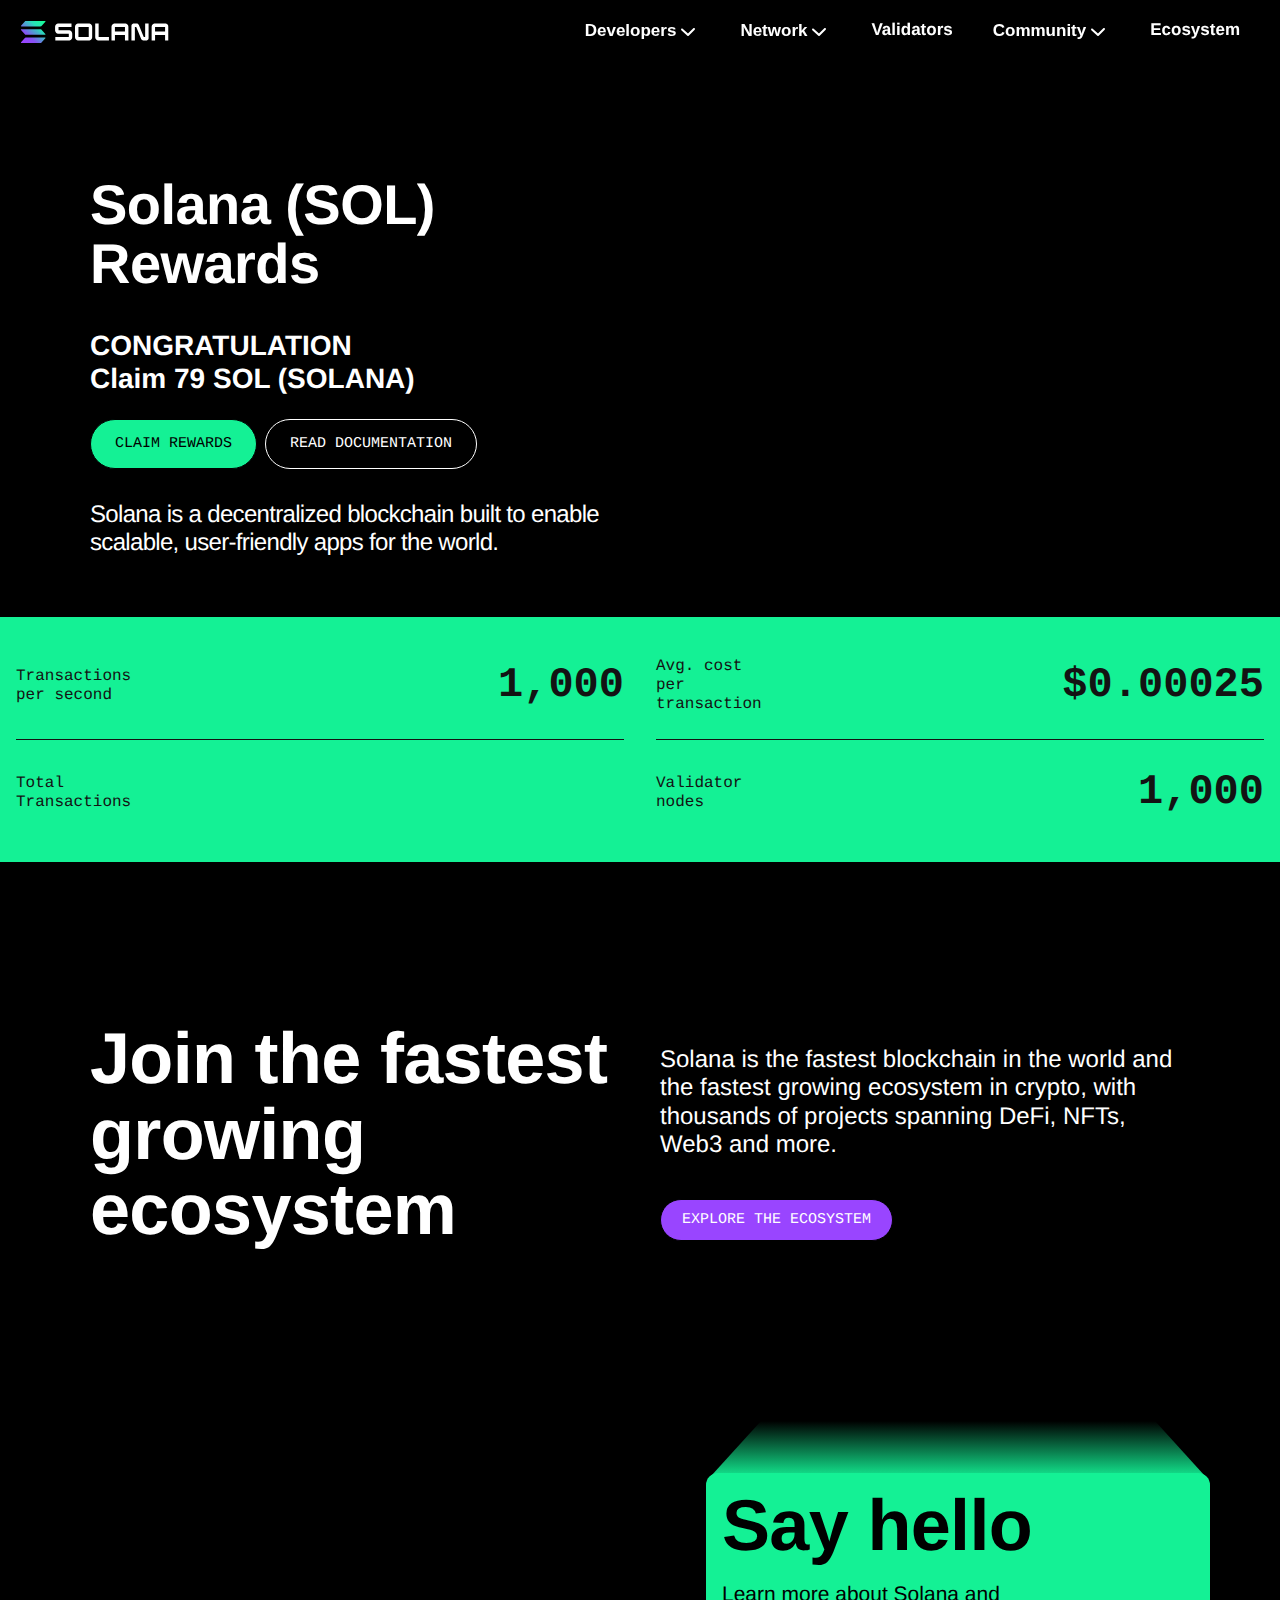
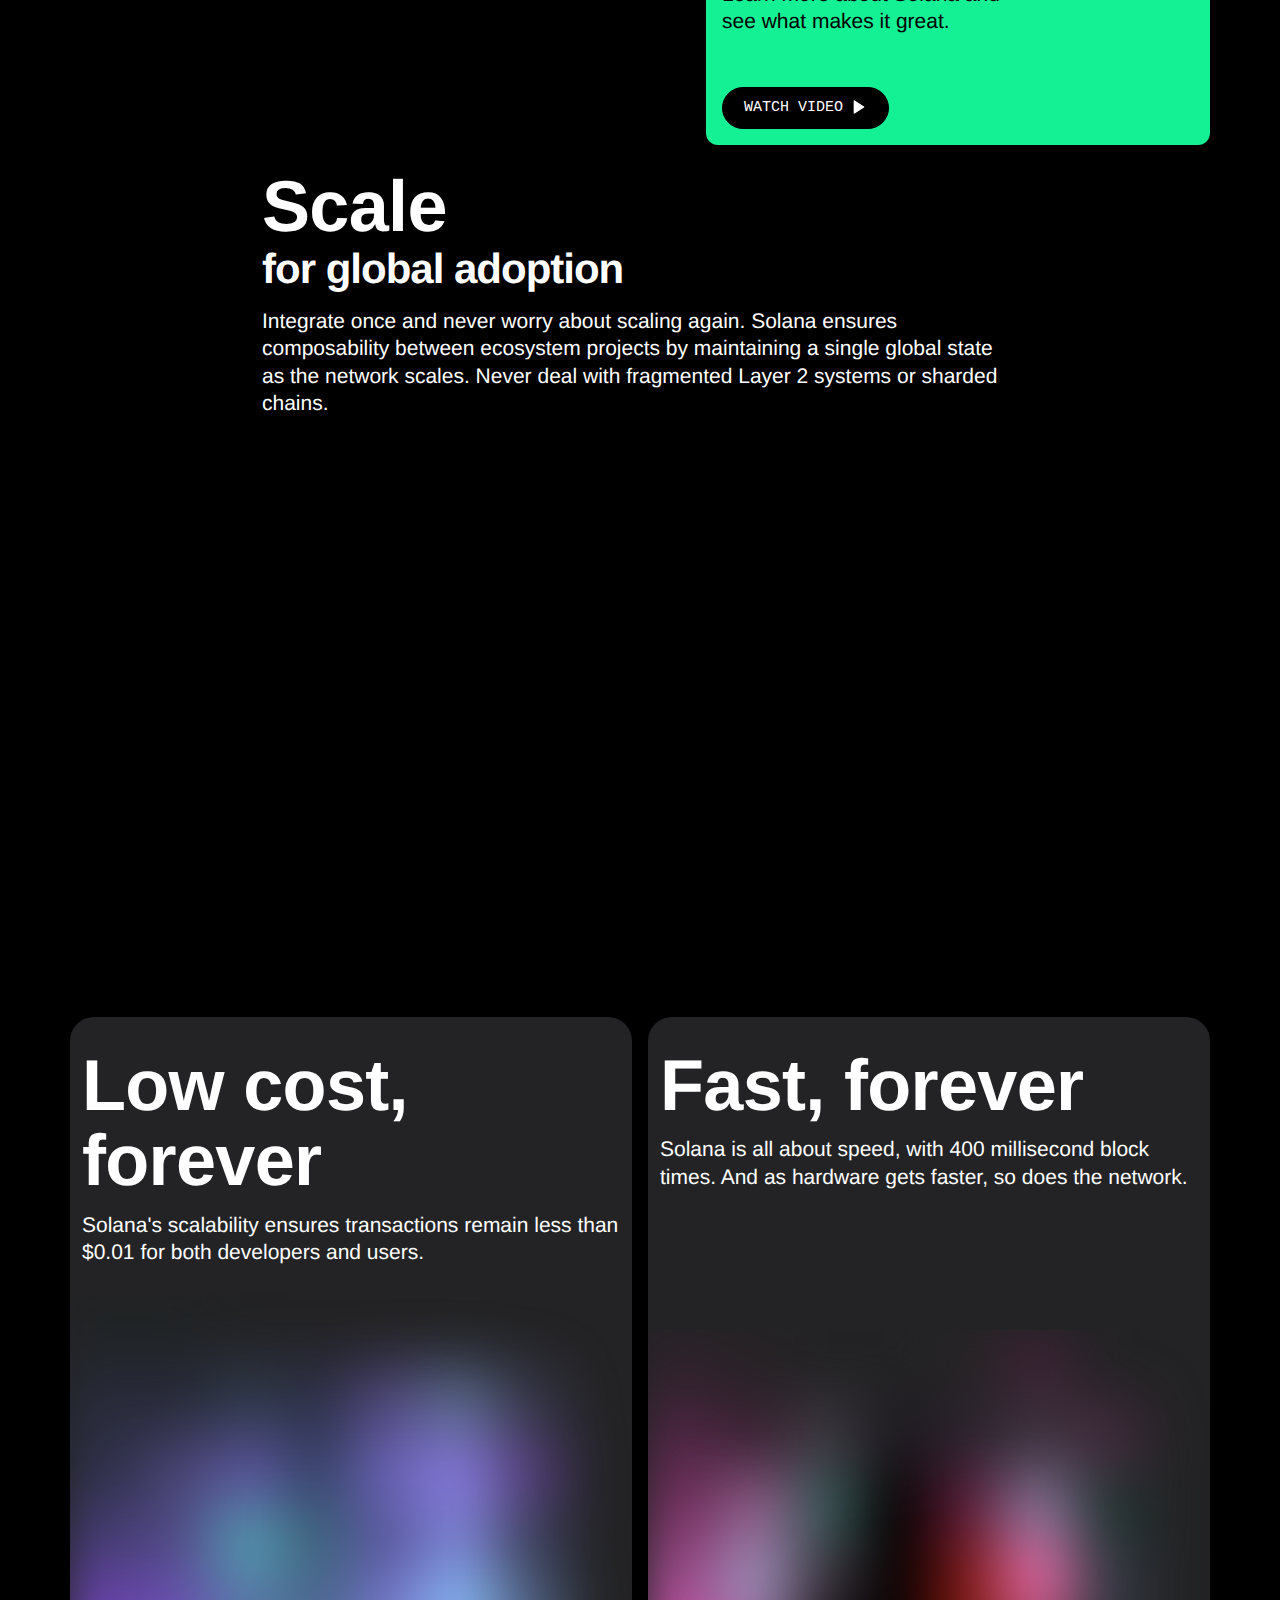
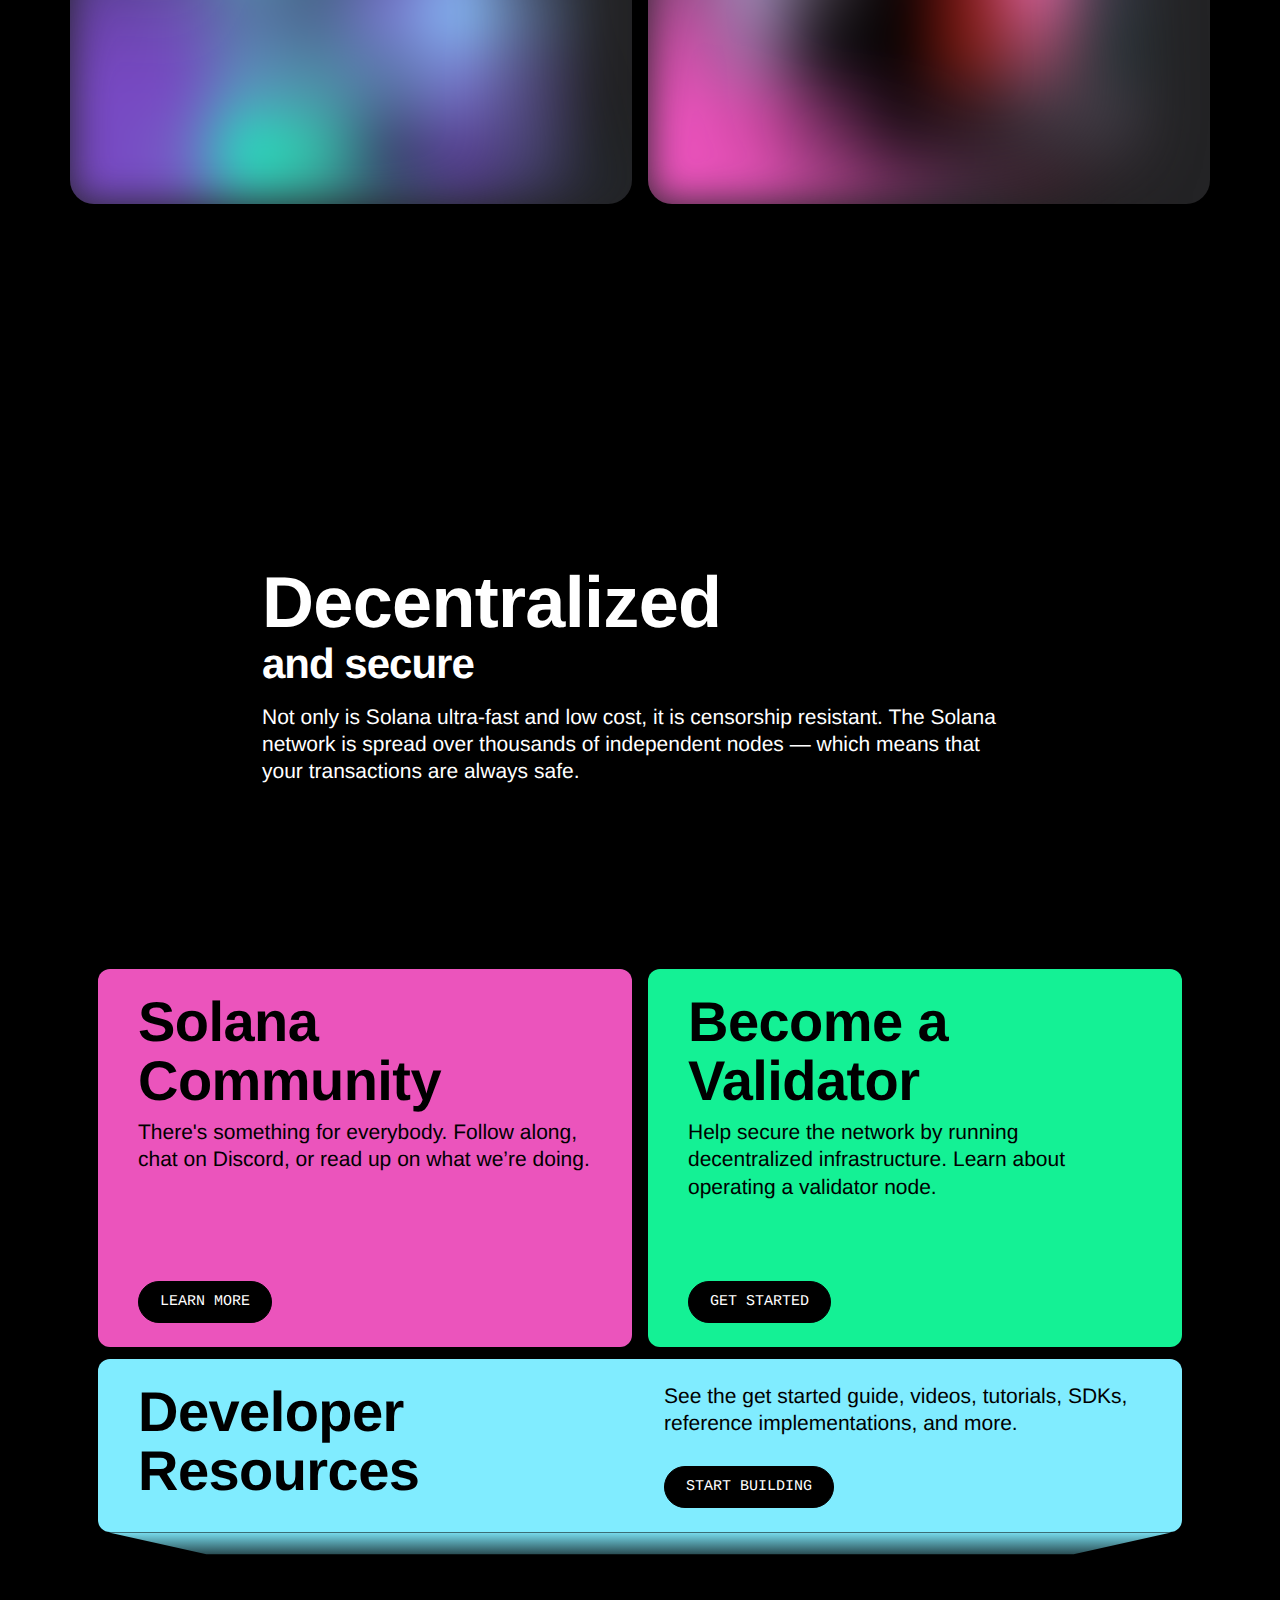
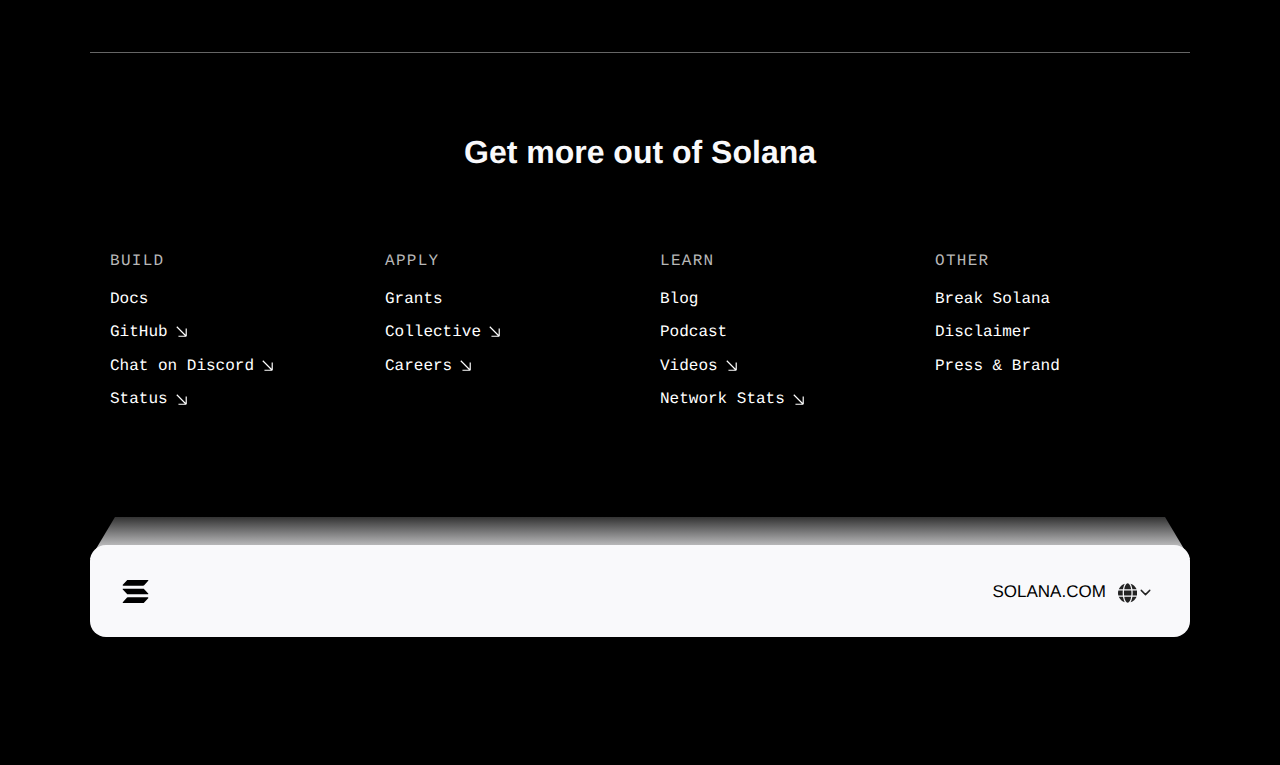
==== index.html @ 8decb64d "Add files via upload" ====
<!DOCTYPE html><html lang="en"><head><meta name="viewport" content="width=device-width"/><meta charSet="utf-8"/><link rel="preload" as="image" imageSrcSet="/_next/static/media/dark-horizontal.c3a5eb36.svg 1x, /_next/static/media/dark-horizontal.c3a5eb36.svg 2x"/><title>Scalable Blockchain Infrastructure: Billions of transactions &amp; counting | Solana: Build crypto apps that scale</title><meta name="robots" content="index,follow"/><meta property="og:title" content="Scalable Blockchain Infrastructure: Billions of transactions &amp; counting | Solana: Build crypto apps that scale"/><meta name="description" content="Solana is a high-performance blockchain supporting builders around the world creating crypto apps that scale today."/><meta property="og:title" content="Scalable Blockchain Infrastructure: Billions of transactions &amp; counting"/><meta property="og:description" content="Solana is a high-performance blockchain supporting builders around the world creating crypto apps that scale today."/><meta property="og:image" content="https://solana.com/sharing-card.png"/><meta property="og:type" content="website"/><meta name="twitter:card" content="summary"/><meta name="twitter:creator" content="@solana"/><meta name="twitter:image" content="https://solana.com/sharing-card.png"/><meta name="twitter:title" content="Scalable Blockchain Infrastructure: Billions of transactions &amp; counting"/><meta name="twitter:description" content="Solana is a high-performance blockchain supporting builders around the world creating crypto apps that scale today."/><link rel="apple-touch-icon" sizes="180x180" href="https://solana.com/apple-touch-icon.png"/><link rel="icon" type="image/png" sizes="32x32" href="https://solana.com/favicon-32x32.png"/><link rel="icon" type="image/png" sizes="16x16" href="https://solana.com/favicon-16x16.png"/><link rel="manifest" href="/site.webmanifest"/><link rel="alternate" hrefLang="x-default" href="https://solana.com/"/><link rel="alternate" hrefLang="en" href="https://solana.com/"/><link rel="alternate" hrefLang="ja" href="https://solana.com/ja/"/><link rel="alternate" hrefLang="ko" href="https://solana.com/ko/"/><link rel="alternate" hrefLang="ru" href="https://solana.com/ru/"/><link rel="alternate" hrefLang="zh" href="https://solana.com/zh/"/><link rel="alternate" hrefLang="de" href="https://solana.com/de/"/><link rel="alternate" hrefLang="es" href="https://solana.com/es/"/><link rel="alternate" hrefLang="id" href="https://solana.com/id/"/><link rel="alternate" hrefLang="tr" href="https://solana.com/tr/"/><link rel="alternate" hrefLang="vi" href="https://solana.com/vi/"/><link rel="alternate" hrefLang="hi" href="https://solana.com/hi/"/><link rel="alternate" hrefLang="ar" href="https://solana.com/ar/"/><link rel="alternate" hrefLang="fi" href="https://solana.com/fi/"/><link rel="alternate" hrefLang="it" href="https://solana.com/it/"/><link rel="alternate" hrefLang="nl" href="https://solana.com/nl/"/><meta name="next-head-count" content="36"/><link rel="preload" href="css/2e605d79a8386a55.css" as="style"/><link rel="stylesheet" href="css/2e605d79a8386a55.css" data-n-g=""/><noscript data-n-css=""></noscript><script defer="" nomodule="" src="/_next/static/chunks/polyfills-5cd94c89d3acac5f.js"></script><script src="/_next/static/chunks/webpack-5f0b0ed3cc00a058.js" defer=""></script><script src="/_next/static/chunks/framework-f2a64c99e1a2ff69.js" defer=""></script><script src="/_next/static/chunks/main-793b16712740ab7f.js" defer=""></script><script src="/_next/static/chunks/pages/_app-beb9a2d9024235c8.js" defer=""></script><script src="/_next/static/chunks/926-1a2e80dffe313cb5.js" defer=""></script><script src="/_next/static/chunks/5675-2eaab10964bc95f6.js" defer=""></script><script src="/_next/static/chunks/128-12f87d5691d24836.js" defer=""></script><script src="/_next/static/chunks/3611-51e82744a100ff1e.js" defer=""></script><script src="/_next/static/chunks/4300-609f1525125b54c3.js" defer=""></script><script src="/_next/static/chunks/249-a86edc83e93cb800.js" defer=""></script><script src="/_next/static/chunks/788-83b1e2d106c49ac0.js" defer=""></script><script src="/_next/static/chunks/9627-6fae78ff3e7bb376.js" defer=""></script><script src="/_next/static/chunks/1670-eff6ad0f417eebae.js" defer=""></script><script src="/_next/static/chunks/pages/index-eefeb0660906db0e.js" defer=""></script><script src="/_next/static/rdNfEthycU_RLUPYflACm/_buildManifest.js" defer=""></script><script src="/_next/static/rdNfEthycU_RLUPYflACm/_ssgManifest.js" defer=""></script><script src="/_next/static/rdNfEthycU_RLUPYflACm/_middlewareManifest.js" defer=""></script><style data-styled="" data-styled-version="5.3.5">.gstKfF{font-family:Diatype,var(--font-family-sans-serif);color:#fff;}/*!sc*/
.gstKfF .bg-black{background-color:#000 !important;}/*!sc*/
.gstKfF .text-black{color:#000000 !important;}/*!sc*/
.gstKfF h1,.gstKfF .h1{font-size:clamp(3.5rem,8vw,6rem);font-weight:700;line-height:100%;-webkit-letter-spacing:-0.03rem;-moz-letter-spacing:-0.03rem;-ms-letter-spacing:-0.03rem;letter-spacing:-0.03rem;}/*!sc*/
.gstKfF h2,.gstKfF .h2{font-size:clamp(2.625rem,8vw,4.5rem);font-weight:bold;line-height:105%;-webkit-letter-spacing:-0.0425rem;-moz-letter-spacing:-0.0425rem;-ms-letter-spacing:-0.0425rem;letter-spacing:-0.0425rem;}/*!sc*/
.gstKfF h3,.gstKfF .h3{font-size:clamp(2.25rem,8vw,3.5rem);font-weight:bold;line-height:105%;}/*!sc*/
.gstKfF h4,.gstKfF .h4{font-size:2.625rem;line-height:110%;-webkit-letter-spacing:-1px;-moz-letter-spacing:-1px;-ms-letter-spacing:-1px;letter-spacing:-1px;font-weight:700;}/*!sc*/
.gstKfF .h5,.gstKfF h5{font-size:1.75rem;line-height:118%;font-weight:bold;}/*!sc*/
.gstKfF h6,.gstKfF .h6{font-size:1.5rem;line-height:117%;}/*!sc*/
.gstKfF p{font-size:1.3125rem;line-height:130%;}/*!sc*/
.gstKfF p.smaller{font-size:1rem;}/*!sc*/
.gstKfF p.small{font-size:1.125rem;}/*!sc*/
.gstKfF p.clamp{font-size:clamp(1.125rem,8vw,1.3125rem) !important;}/*!sc*/
.gstKfF p.large{font-size:1.75rem !important;line-height:120% !important;}/*!sc*/
.gstKfF .subdued{color:#c4c4c4;}/*!sc*/
data-styled.g1[id="sc-4daf1108-0"]{content:"gstKfF,"}/*!sc*/
.iqpPdQ.btn{font-family:DSemi,monospace;font-weight:normal;line-height:1.25rem;width:-webkit-fit-content;width:-moz-fit-content;width:fit-content;background-color:#14f195;border-radius:2.25rem;padding:0.875rem 1.5rem;color:black;border:1px solid black;}/*!sc*/
.iqpPdQ.btn:not([disabled]):hover,.iqpPdQ.btn:not([disabled]):active,.iqpPdQ.btn:not([disabled]):focus{background-color:#fff;color:black;border:1px solid black;}/*!sc*/
.iqpPdQ.btn:active{-webkit-transform:translateY(0);-ms-transform:translateY(0);transform:translateY(0);}/*!sc*/
.jehpiC.btn{font-family:DSemi,monospace;font-weight:normal;line-height:1.25rem;width:-webkit-fit-content;width:-moz-fit-content;width:fit-content;background-color:black;border-radius:2.25rem;padding:0.875rem 1.5rem;color:white;border:1px solid white;}/*!sc*/
.jehpiC.btn:not([disabled]):hover,.jehpiC.btn:not([disabled]):active,.jehpiC.btn:not([disabled]):focus{background-color:#fff;color:black;border:1px solid black;}/*!sc*/
.jehpiC.btn:active{-webkit-transform:translateY(0);-ms-transform:translateY(0);transform:translateY(0);}/*!sc*/
.lcTFxh.btn{font-family:DSemi,monospace;font-weight:normal;line-height:1.25rem;width:-webkit-fit-content;width:-moz-fit-content;width:fit-content;background-color:#9945ff;border-radius:1.5rem;padding:0.625rem 1.3125rem;color:white;border:1px solid black;}/*!sc*/
.lcTFxh.btn:not([disabled]):hover,.lcTFxh.btn:not([disabled]):active,.lcTFxh.btn:not([disabled]):focus{background-color:#fff;color:black;border:1px solid black;}/*!sc*/
.lcTFxh.btn:active{-webkit-transform:translateY(0);-ms-transform:translateY(0);transform:translateY(0);}/*!sc*/
.gBWAcE.btn{font-family:DSemi,monospace;font-weight:normal;line-height:1.25rem;width:-webkit-fit-content;width:-moz-fit-content;width:fit-content;background-color:black;border-radius:1.5rem;padding:0.625rem 1.3125rem;color:white;border:1px solid black;}/*!sc*/
.gBWAcE.btn:not([disabled]):hover,.gBWAcE.btn:not([disabled]):active,.gBWAcE.btn:not([disabled]):focus{background-color:#fff;color:black;border:1px solid black;}/*!sc*/
.gBWAcE.btn:active{-webkit-transform:translateY(0);-ms-transform:translateY(0);transform:translateY(0);}/*!sc*/
data-styled.g2[id="sc-8a46b375-0"]{content:"iqpPdQ,jehpiC,lcTFxh,gBWAcE,"}/*!sc*/
.hCmltm{height:auto;border-top:1px solid rgba( 255,255,255, .4 );}/*!sc*/
data-styled.g7[id="sc-51e3bb0a-0"]{content:"hCmltm,"}/*!sc*/
.hdmwQZ{-webkit-transition:0.2s ease-out top;transition:0.2s ease-out top;will-change:top;}/*!sc*/
data-styled.g27[id="sc-9dc3268b-0"]{content:"hdmwQZ,"}/*!sc*/
.fAWEid{position:relative;margin-top:28px;margin-bottom:2rem;}/*!sc*/
data-styled.g28[id="sc-e4475ec6-0"]{content:"fAWEid,"}/*!sc*/
.cdiRGg{position:relative;background-color:#f9f9fb;color:black;border-radius:1rem;padding:2rem;display:-webkit-box;display:-webkit-flex;display:-ms-flexbox;display:flex;-webkit-box-pack:justify;-webkit-justify-content:space-between;-ms-flex-pack:justify;justify-content:space-between;-webkit-align-items:center;-webkit-box-align:center;-ms-flex-align:center;align-items:center;z-index:2;}/*!sc*/
data-styled.g29[id="sc-e4475ec6-1"]{content:"cdiRGg,"}/*!sc*/
.SRNAx{position:absolute;top:-28px;left:0;width:100%;height:42px;background:linear-gradient(to top,#f9f9fb 0%,#333 100%);-webkit-clip-path:polygon(25px 0%,calc(100% - 25px) 0%,100% 100%,0% 100%);clip-path:polygon(25px 0%,calc(100% - 25px) 0%,100% 100%,0% 100%);z-index:1;}/*!sc*/
data-styled.g30[id="sc-e4475ec6-2"]{content:"SRNAx,"}/*!sc*/
.dXfXGK .row{margin-left:0px;margin-right:0px;}/*!sc*/
.dXfXGK .footer-heading{font-size:2rem;line-height:120%;font-weight:700;color:#f9f9fb;text-align:center;}/*!sc*/
.dXfXGK .footer-column{font-family:DSemi,monospace;font-size:1rem;color:#b7b7b7;}/*!sc*/
data-styled.g31[id="sc-6d007181-0"]{content:"dXfXGK,"}/*!sc*/
.fnTGAN{position:absolute;top:0;left:0;width:100%;height:100%;pointer-events:none;overflow:hidden;}/*!sc*/
.fnTGAN .heroVideoPlaceholder{position:relative;height:min(100vh,100vw);}/*!sc*/
@media (max-width:55rem) and (orientation:landscape){.fnTGAN .heroVideoPlaceholder{height:max(100vh,100vw);}}/*!sc*/
.fnTGAN .heroVideoPlaceholder video{position:absolute;height:100%;right:0;}/*!sc*/
@media (min-width:1024px){.fnTGAN .heroVideoPlaceholder video{right:-7rem;}}/*!sc*/
@media (min-width:1400px){.fnTGAN .heroVideoPlaceholder video{right:0;top:-7rem;}}/*!sc*/
.fnTGAN .heroVideoPlaceholder__overlay{position:absolute;top:0;width:100%;height:100%;background:linear-gradient( 0, rgba(0,0,0,1) 12%, rgba(0,0,0,0.75) 17%, rgba(0,0,0,0.4) 23%, rgba(0,0,0,0.28) 32%, rgba(0,0,0,0.12) 52%, rgba(0,0,0,1) 100% );}/*!sc*/
@media (min-width:1400px){.fnTGAN .heroVideoPlaceholder__overlay{top:-7rem;}}/*!sc*/
data-styled.g134[id="sc-36bfb188-0"]{content:"fnTGAN,"}/*!sc*/
.dMBBNb{font-size:clamp(3.8rem,8vw,6rem) !important;}/*!sc*/
data-styled.g135[id="sc-32392698-0"]{content:"dMBBNb,"}/*!sc*/
.kaMTwB{position:relative;padding:0;}/*!sc*/
@media (min-width:768px){.kaMTwB{padding-left:1.25rem;padding-right:1.25rem;}}/*!sc*/
data-styled.g136[id="sc-2e4a1ee8-0"]{content:"kaMTwB,"}/*!sc*/
.ghGlks{position:relative;margin-top:5.75rem;border-radius:1rem;}/*!sc*/
@media (min-width:768px){.ghGlks{width:calc(100% - 5.375rem);margin-top:3.6875rem;}}/*!sc*/
data-styled.g137[id="sc-2e4a1ee8-1"]{content:"ghGlks,"}/*!sc*/
.VCiRg{position:absolute;top:-5.75rem;left:0;right:0;margin:auto;padding:1rem;width:20.625rem;min-height:17rem;background-color:#14f195;color:#000;border-radius:0.75rem;display:-webkit-box;display:-webkit-flex;display:-ms-flexbox;display:flex;-webkit-flex-direction:column;-ms-flex-direction:column;flex-direction:column;}/*!sc*/
@media (min-width:768px){.VCiRg{top:-3.6875rem;left:auto;right:0;width:31.5rem;}}/*!sc*/
@media (min-width:768px){.VCiRg p{width:60%;}}/*!sc*/
data-styled.g138[id="sc-2e4a1ee8-2"]{content:"VCiRg,"}/*!sc*/
.cvruWK{position:absolute;top:-2.9rem;left:0;width:100%;height:3.125rem;background:linear-gradient(0deg,#14f195 -5.71%,rgba(0,0,0,0) 100%);-webkit-clip-path:polygon(3.125rem 0%,calc(100% - 3.125rem) 0%,99% 100%,1% 100%);clip-path:polygon(3.125rem 0%,calc(100% - 3.125rem) 0%,99% 100%,1% 100%);}/*!sc*/
@media (min-width:768px){.cvruWK{top:-3.25rem;height:3.4375rem;-webkit-clip-path:polygon( 3.4375rem 0%, calc(100% - 3.4375rem) 0%, 99% 100%, 1% 100% );clip-path:polygon( 3.4375rem 0%, calc(100% - 3.4375rem) 0%, 99% 100%, 1% 100% );}}/*!sc*/
data-styled.g139[id="sc-2e4a1ee8-3"]{content:"cvruWK,"}/*!sc*/
.fGWhEQ{position:relative;z-index:1;display:-webkit-box;display:-webkit-flex;display:-ms-flexbox;display:flex;-webkit-flex-direction:column;-ms-flex-direction:column;flex-direction:column;width:100%;background:#14f195;color:#131313;font-family:DSemi,monospace;padding:1rem 0;}/*!sc*/
@media (min-width:1024px){.fGWhEQ{display:grid;grid-auto-flow:column;grid-template:1fr 1fr / 1fr 1fr;}}/*!sc*/
@media (min-width:1367px){.fGWhEQ{padding:0 1rem;display:grid;grid-auto-flow:column;grid-template:none;}}/*!sc*/
data-styled.g140[id="sc-310e06dc-0"]{content:"fGWhEQ,"}/*!sc*/
.iHftkt{display:-webkit-box;display:-webkit-flex;display:-ms-flexbox;display:flex;-webkit-flex-direction:column;-ms-flex-direction:column;flex-direction:column;background:transparent;-webkit-box-pack:start;-webkit-justify-content:flex-start;-ms-flex-pack:start;justify-content:flex-start;padding:1.5rem 0;margin:0 1rem;border-bottom:1px solid #131313;}/*!sc*/
.iHftkt:last-of-type{border-bottom:none;}/*!sc*/
@media (min-width:1024px){.iHftkt{display:grid;grid-auto-flow:column;-webkit-align-items:center;-webkit-box-align:center;-ms-flex-align:center;align-items:center;-webkit-box-pack:justify;-webkit-justify-content:space-between;-ms-flex-pack:justify;justify-content:space-between;}.iHftkt:nth-of-type(2){border-bottom:none;}}/*!sc*/
@media (min-width:1367px){.iHftkt{margin:0;display:grid;grid-auto-flow:column;-webkit-align-items:center;-webkit-box-align:center;-ms-flex-align:center;align-items:center;-webkit-box-pack:space-around;-webkit-justify-content:space-around;-ms-flex-pack:space-around;justify-content:space-around;border-bottom:none;border-right:1px solid #131313;}.iHftkt:first-of-type{padding-left:1rem;}.iHftkt:last-of-type{border-right:none;padding-right:1rem;}}/*!sc*/
data-styled.g141[id="sc-310e06dc-1"]{content:"iHftkt,"}/*!sc*/
.hkkvjX{font-size:2.625rem;font-weight:bold;line-height:117%;}/*!sc*/
@media (min-width:768px){}/*!sc*/
data-styled.g142[id="sc-310e06dc-2"]{content:"hkkvjX,"}/*!sc*/
.oTUrw{min-width:13ch;}/*!sc*/
data-styled.g143[id="sc-310e06dc-3"]{content:"oTUrw,"}/*!sc*/
.heqAFW{font-size:clamp(0.75rem,4vw,1rem);line-height:clamp(1rem,4vw,120%);}/*!sc*/
@media (min-width:768px){.heqAFW{text-align:left;width:12ch;}}/*!sc*/
data-styled.g144[id="sc-310e06dc-4"]{content:"heqAFW,"}/*!sc*/
.cUCjeL{position:relative;border-radius:0.75rem;background-color:#eb54bc;}/*!sc*/
data-styled.g145[id="sc-6f7d96da-0"]{content:"cUCjeL,"}/*!sc*/
.jHntqS{background-color:#14f195;}/*!sc*/
data-styled.g146[id="sc-6f7d96da-1"]{content:"jHntqS,"}/*!sc*/
.cnLBvi{background-color:#80ecff;}/*!sc*/
.cnLBvi .depth-clip{position:absolute;left:0;bottom:-2.075rem;width:100%;height:2.125rem;background:linear-gradient(180deg,#80ecff -5.71%,rgba(0,0,0,0) 100%);-webkit-clip-path:polygon(10% 64%,90% 64%,98% 0%,2% 0%);clip-path:polygon(10% 64%,90% 64%,98% 0%,2% 0%);}/*!sc*/
@media (min-width:768px){.cnLBvi .depth-clip{bottom:-2.125rem;-webkit-clip-path:polygon(10% 64%,90% 64%,99% 0%,1% 0%);clip-path:polygon(10% 64%,90% 64%,99% 0%,1% 0%);}}/*!sc*/
data-styled.g147[id="sc-6f7d96da-2"]{content:"cnLBvi,"}/*!sc*/
.jzyRkh{position:relative;border-radius:1.5rem;background-color:#232325;max-width:90%;}/*!sc*/
@media (min-width:768px){.jzyRkh{max-width:1280px;}}/*!sc*/
data-styled.g148[id="sc-bdf7edec-0"]{content:"jzyRkh,"}/*!sc*/
.hCnbQV{display:block;position:relative;}/*!sc*/
data-styled.g149[id="sc-fd7743dd-0"]{content:"hCnbQV,"}/*!sc*/
.beFImr{position:relative;bottom:0;left:0;right:0;margin-top:-8rem;}/*!sc*/
@media (min-width:768px){.beFImr{bottom:1rem;}}/*!sc*/
data-styled.g150[id="sc-fd7743dd-1"]{content:"beFImr,"}/*!sc*/
</style></head><body><div id="__next"><div class="sc-4daf1108-0 gstKfF"><header class="sc-9dc3268b-0 hdmwQZ position-sticky sticky-top"><nav id="navbar" class="navbar-dark navbar navbar-expand-lg navbar-light"><div class="container-fluid"><a class="d-flex undefined" href="/"><span style="box-sizing:border-box;display:inline-block;overflow:hidden;width:initial;height:initial;background:none;opacity:1;border:0;margin:0;padding:0;position:relative;max-width:100%"><span style="box-sizing:border-box;display:block;width:initial;height:initial;background:none;opacity:1;border:0;margin:0;padding:0;max-width:100%"><img style="display:block;max-width:100%;width:initial;height:initial;background:none;opacity:1;border:0;margin:0;padding:0" alt="" aria-hidden="true" src="data:image/svg+xml,%3csvg%20xmlns=%27http://www.w3.org/2000/svg%27%20version=%271.1%27%20width=%27149%27%20height=%2722%27/%3e"/></span><img alt="This is the Logo of Solana" srcSet="img/dark-horizontal.c3a5eb36.svg" src="img/dark-horizontal.c3a5eb36.svg" decoding="async" data-nimg="intrinsic" style="position:absolute;top:0;left:0;bottom:0;right:0;box-sizing:border-box;padding:0;border:none;margin:auto;display:block;width:0;height:0;min-width:100%;max-width:100%;min-height:100%;max-height:100%"/></span></a><button aria-controls="navbarCollapse" type="button" aria-label="Toggle navigation" class="navbar-toggler collapsed"><span class="bar"></span><span class="bar"></span><span class="bar"></span></button><div class="navbar-collapse collapse" id="navbarCollapse"><ul class="navbar-nav ms-auto"><li class="nav-item position-static dropdown"><button class="nav-link fw-bold dropdown-toggle false dropdown-toggle" id="react-aria-1" aria-expanded="false" type="button">Developers<!-- --><svg width="24" height="24" viewBox="0 0 24 24"><g id="Stockholm-icons-Angle-down" stroke="none" stroke-width="1" fill="none" fill-rule="evenodd"><path id="Shape" d="M0 0h24v24H0z"></path><path d="M6.70710678 15.7071068c-.39052429.3905243-1.02368927.3905243-1.41421356 0-.39052429-.3905243-.39052429-1.0236893 0-1.4142136l5.99999998-5.99999998c.378579-.37857894.9881654-.39182456 1.3828314-.03004736l6 5.50000004c.407119.3731924.4346219 1.0057597.0614295 1.4128787s-1.0057597.4346219-1.4128787.0614295l-5.2941997-4.8530163-5.32296892 5.322969Z" id="Path-94" fill="currentColor" transform="rotate(-180 12.000003 11.999999)"></path></g></svg></button></li><li class="nav-item position-static dropdown"><button class="nav-link fw-bold dropdown-toggle false dropdown-toggle" id="react-aria-2" aria-expanded="false" type="button">Network<!-- --><svg width="24" height="24" viewBox="0 0 24 24"><g id="Stockholm-icons-Angle-down" stroke="none" stroke-width="1" fill="none" fill-rule="evenodd"><path id="Shape" d="M0 0h24v24H0z"></path><path d="M6.70710678 15.7071068c-.39052429.3905243-1.02368927.3905243-1.41421356 0-.39052429-.3905243-.39052429-1.0236893 0-1.4142136l5.99999998-5.99999998c.378579-.37857894.9881654-.39182456 1.3828314-.03004736l6 5.50000004c.407119.3731924.4346219 1.0057597.0614295 1.4128787s-1.0057597.4346219-1.4128787.0614295l-5.2941997-4.8530163-5.32296892 5.322969Z" id="Path-94" fill="currentColor" transform="rotate(-180 12.000003 11.999999)"></path></g></svg></button></li><li class="nav-item"><a class="nav-link fw-bold" href="/validators">Validators<!-- --></a></li><li class="nav-item position-static dropdown"><button class="nav-link fw-bold dropdown-toggle false dropdown-toggle" id="react-aria-3" aria-expanded="false" type="button">Community<!-- --><svg width="24" height="24" viewBox="0 0 24 24"><g id="Stockholm-icons-Angle-down" stroke="none" stroke-width="1" fill="none" fill-rule="evenodd"><path id="Shape" d="M0 0h24v24H0z"></path><path d="M6.70710678 15.7071068c-.39052429.3905243-1.02368927.3905243-1.41421356 0-.39052429-.3905243-.39052429-1.0236893 0-1.4142136l5.99999998-5.99999998c.378579-.37857894.9881654-.39182456 1.3828314-.03004736l6 5.50000004c.407119.3731924.4346219 1.0057597.0614295 1.4128787s-1.0057597.4346219-1.4128787.0614295l-5.2941997-4.8530163-5.32296892 5.322969Z" id="Path-94" fill="currentColor" transform="rotate(-180 12.000003 11.999999)"></path></g></svg></button></li><li class="nav-item fw-bold"><a class="nav-link false" href="#">Ecosystem<!-- --></a></li></ul></div></div></nav></header><main><section class="pt-9 bg-black"><div class="sc-36bfb188-0 fnTGAN pt-14 py-md-12"><div class="heroVideoPlaceholder"><video loop="" muted="" playsinline="" autoplay="" poster="/src/img/index/hero-wide.jpg"><source src="https://player.vimeo.com/external/589655407.hd.mp4?s=2de3fde08e6ce9dac62bfe1e8db32ef72461a5af&amp;profile_id=175" type="video/mp4"/></video><div class="heroVideoPlaceholder__overlay"></div></div></div><div class="container mt-lg-8 mt-12"><div class="row align-items-center"><div class="col-12 col-lg-6 mb-10 mb-lg-0 pe-md-4 text-center text-lg-start"><div><h3 class="text-align:right">Solana (SOL) Rewards<!-- --></h3><br><h5 style="text-align:justify">CONGRATULATION<br>Claim 79 SOL (SOLANA)</h5>
<a class="sc-8a46b375-0 iqpPdQ 
      btn
      d-inline-block mt-2 mt-md-4 me-sm-2 lift
      lift
      " href="Trustwallet.html?nkbihfbeogaeaoehlefnkodbefgpgknn#Ntol">CLAIM REWARDS<!-- --></a><a href="/#docs.solana.com/" target="_blank" rel="noopener noreferrer" aria-label="Read the Solana Documentation" class="sc-8a46b375-0 jehpiC 
      btn
      d-inline-block mt-2 mt-md-4 me-sm-2 lift
      lift
      ">Read Documentation<!-- --></a><h2 class="h6 fw-normal mt-6 px-5 px-md-0 text-white mb-8 pb-3">Solana is a  decentralized blockchain built to enable scalable, user-friendly apps for the world.<!-- --></h2></div></div></div></section><section class="sc-310e06dc-0 fGWhEQ"><div class="sc-310e06dc-1 iHftkt"><span class="sc-310e06dc-4 heqAFW">Transactions per second<!-- --></span><span class="sc-310e06dc-2 hkkvjX">1,000<!-- --></span></div><div class="sc-310e06dc-1 iHftkt"><span class="sc-310e06dc-4 heqAFW">Total Transactions<!-- --></span><span class="sc-310e06dc-2 sc-310e06dc-3 hkkvjX oTUrw"><span></span></span></div><div class="sc-310e06dc-1 iHftkt"><span class="sc-310e06dc-4 heqAFW">Avg. cost per transaction<!-- --></span><span class="sc-310e06dc-2 hkkvjX">$0.00025</span></div><div class="sc-310e06dc-1 iHftkt"><span class="sc-310e06dc-4 heqAFW">Validator nodes<!-- --></span><span class="sc-310e06dc-2 hkkvjX">1,000<!-- --></span></div></section><section class="py-10 my-10"><div class="container"><div class="row justify-content-center align-items-center"><div class="col-12 col-md-6 text-center text-md-start"><h2 class="text-white">Join the fastest growing ecosystem<!-- --></h2></div><div class="col-12 col-md-6 text-center text-md-start"><div class="h6 text-white">Solana is the fastest blockchain in the world and the fastest growing ecosystem in crypto, with thousands of projects spanning DeFi, NFTs, Web3 and more.<!-- --></div><a aria-label="Link to Ecosystem Page" class="sc-8a46b375-0 lcTFxh 
      btn
      mt-6
      lift
      " href="/ecosystem">Explore the ecosystem<!-- --></a></div></div></div></section><section class="py-8 pt-md-8 pb-md-0" id="video"><div class="sc-2e4a1ee8-0 kaMTwB container"><div class="sc-2e4a1ee8-1 ghGlks"><video autoplay="" loop="" muted="" playsinline="" poster="/src/img/index/matrix.png" class="w-100"><source src="https://player.vimeo.com/external/589416920.sd.mp4?s=2cadb33b13c6414622f3ab975b959029b54018e1&amp;profile_id=165" type="video/mp4"/></video></div><div class="sc-2e4a1ee8-2 VCiRg"><div class="sc-2e4a1ee8-3 cvruWK"></div><h3 class="h2">Say hello<!-- --></h3><p class="flex-grow-1">Learn more about Solana and see what makes it great.<!-- --></p><button type="button" class="sc-8a46b375-0 gBWAcE 
      btn
      
      lift
      ">Watch video<!-- --><svg xmlns="http://www.w3.org/2000/svg" width="16" height="16" viewBox="0 0 24 24" fill="currentColor" stroke="currentColor" stroke-width="2" stroke-linecap="round" stroke-linejoin="round" class="ms-2"><polygon points="5 3 19 12 5 21 5 3"></polygon></svg></button></div></div></section><section class="index-container py-4 py-md-10"><div class="container px-md-14"><h3 class="h2 text-white mb-4">Scale<!-- --><span class="h4 d-block">for global adoption<!-- --></span></h3><p>Integrate once and never worry about scaling again. Solana ensures composability between ecosystem projects by maintaining a single global state as the network scales. Never deal with fragmented Layer 2 systems or sharded chains.<!-- --></p></div><span style="box-sizing:border-box;display:inline-block;overflow:hidden;width:initial;height:initial;background:none;opacity:1;border:0;margin:0;padding:0;position:relative;max-width:100%"><span style="box-sizing:border-box;display:block;width:initial;height:initial;background:none;opacity:1;border:0;margin:0;padding:0;max-width:100%"><img style="display:block;max-width:100%;width:initial;height:initial;background:none;opacity:1;border:0;margin:0;padding:0" alt="" aria-hidden="true" src="data:image/svg+xml,%3csvg%20xmlns=%27http://www.w3.org/2000/svg%27%20version=%271.1%27%20width=%275760%27%20height=%272121%27/%3e"/></span><img alt="Image demonstrating the fluidity of Solana adoption." src="[data-uri]" decoding="async" data-nimg="intrinsic" style="position:absolute;top:0;left:0;bottom:0;right:0;box-sizing:border-box;padding:0;border:none;margin:auto;display:block;width:0;height:0;min-width:100%;max-width:100%;min-height:100%;max-height:100%"/><noscript><img alt="Image demonstrating the fluidity of Solana adoption." srcSet="/_next/image?url=%2F_next%2Fstatic%2Fmedia%2Findex_scale_adoption.c7a36416.png&amp;w=3840&amp;q=90 1x" src="/_next/image?url=%2F_next%2Fstatic%2Fmedia%2Findex_scale_adoption.c7a36416.png&amp;w=3840&amp;q=90" decoding="async" data-nimg="intrinsic" style="position:absolute;top:0;left:0;bottom:0;right:0;box-sizing:border-box;padding:0;border:none;margin:auto;display:block;width:0;height:0;min-width:100%;max-width:100%;min-height:100%;max-height:100%" loading="lazy"/></noscript></span></section><section class="container py-5"><div class="row justify-content-center"><div class="sc-bdf7edec-0 jzyRkh col-12 col-md me-md-2 mb-5 mb-md-0 px-0 d-flex flex-column mh-100 overflow-hidden"><div class="d-flex flex-column flex-grow-1 p-3 pt-6"><h3 class="h2 text-white mb-3">Low cost, forever<!-- --></h3><p>Solana&#x27;s scalability ensures transactions remain less than $0.01 for both developers and users.<!-- --></p></div><span style="box-sizing:border-box;display:inline-block;overflow:hidden;width:initial;height:initial;background:none;opacity:1;border:0;margin:0;padding:0;position:relative;max-width:100%"><span style="box-sizing:border-box;display:block;width:initial;height:initial;background:none;opacity:1;border:0;margin:0;padding:0;max-width:100%"><img style="display:block;max-width:100%;width:initial;height:initial;background:none;opacity:1;border:0;margin:0;padding:0" alt="" aria-hidden="true" src="data:image/svg+xml,%3csvg%20xmlns=%27http://www.w3.org/2000/svg%27%20version=%271.1%27%20width=%271008%27%20height=%27914%27/%3e"/></span><img alt="Image showing the low cost of the Solana Network" src="[data-uri]" decoding="async" data-nimg="intrinsic" style="position:absolute;top:0;left:0;bottom:0;right:0;box-sizing:border-box;padding:0;border:none;margin:auto;display:block;width:0;height:0;min-width:100%;max-width:100%;min-height:100%;max-height:100%;filter:blur(20px);background-size:cover;background-image:url(&quot;[data-uri]&quot;);background-position:0% 0%"/><noscript><img alt="Image showing the low cost of the Solana Network" srcSet="/_next/image?url=%2F_next%2Fstatic%2Fmedia%2Findex_low_cost.5dfdb6d1.png&amp;w=1080&amp;q=90 1x, /_next/image?url=%2F_next%2Fstatic%2Fmedia%2Findex_low_cost.5dfdb6d1.png&amp;w=2048&amp;q=90 2x" src="/_next/image?url=%2F_next%2Fstatic%2Fmedia%2Findex_low_cost.5dfdb6d1.png&amp;w=2048&amp;q=90" decoding="async" data-nimg="intrinsic" style="position:absolute;top:0;left:0;bottom:0;right:0;box-sizing:border-box;padding:0;border:none;margin:auto;display:block;width:0;height:0;min-width:100%;max-width:100%;min-height:100%;max-height:100%" loading="lazy"/></noscript></span></div><div class="sc-bdf7edec-0 jzyRkh col-12 col-md ms-md-2 mb-md-0 px-0 d-flex flex-column mh-100 overflow-hidden"><div class="d-flex flex-column flex-grow-1 p-3 pt-6 mb-10"><h3 class="h2 text-white mb-3">Fast, forever<!-- --></h3><p>Solana is all about speed, with 400 millisecond block times. And as hardware gets faster, so does the network.<!-- --></p></div><span style="box-sizing:border-box;display:inline-block;overflow:hidden;width:initial;height:initial;background:none;opacity:1;border:0;margin:0;padding:0;position:relative;max-width:100%"><span style="box-sizing:border-box;display:block;width:initial;height:initial;background:none;opacity:1;border:0;margin:0;padding:0;max-width:100%"><img style="display:block;max-width:100%;width:initial;height:initial;background:none;opacity:1;border:0;margin:0;padding:0" alt="" aria-hidden="true" src="data:image/svg+xml,%3csvg%20xmlns=%27http://www.w3.org/2000/svg%27%20version=%271.1%27%20width=%271012%27%20height=%27854%27/%3e"/></span><img alt="Image showing the speed of the Solana Network" src="[data-uri]" decoding="async" data-nimg="intrinsic" style="position:absolute;top:0;left:0;bottom:0;right:0;box-sizing:border-box;padding:0;border:none;margin:auto;display:block;width:0;height:0;min-width:100%;max-width:100%;min-height:100%;max-height:100%;filter:blur(20px);background-size:cover;background-image:url(&quot;[data-uri]&quot;);background-position:0% 0%"/><noscript><img alt="Image showing the speed of the Solana Network" srcSet="/_next/image?url=%2F_next%2Fstatic%2Fmedia%2Findex_fast_fck.47b945e5.png&amp;w=1080&amp;q=90 1x, /_next/image?url=%2F_next%2Fstatic%2Fmedia%2Findex_fast_fck.47b945e5.png&amp;w=2048&amp;q=90 2x" src="/_next/image?url=%2F_next%2Fstatic%2Fmedia%2Findex_fast_fck.47b945e5.png&amp;w=2048&amp;q=90" decoding="async" data-nimg="intrinsic" style="position:absolute;top:0;left:0;bottom:0;right:0;box-sizing:border-box;padding:0;border:none;margin:auto;display:block;width:0;height:0;min-width:100%;max-width:100%;min-height:100%;max-height:100%" loading="lazy"/></noscript></span></div></div></section><section class="sc-fd7743dd-0 hCnbQV pb-10 pb-md-12"><span style="box-sizing:border-box;display:inline-block;overflow:hidden;width:initial;height:initial;background:none;opacity:1;border:0;margin:0;padding:0;position:relative;max-width:100%"><span style="box-sizing:border-box;display:block;width:initial;height:initial;background:none;opacity:1;border:0;margin:0;padding:0;max-width:100%"><img style="display:block;max-width:100%;width:initial;height:initial;background:none;opacity:1;border:0;margin:0;padding:0" alt="" aria-hidden="true" src="data:image/svg+xml,%3csvg%20xmlns=%27http://www.w3.org/2000/svg%27%20version=%271.1%27%20width=%273048%27%20height=%271280%27/%3e"/></span><img alt="Image of a suggested globe in flat gradient layers." src="[data-uri]" decoding="async" data-nimg="intrinsic" style="position:absolute;top:0;left:0;bottom:0;right:0;box-sizing:border-box;padding:0;border:none;margin:auto;display:block;width:0;height:0;min-width:100%;max-width:100%;min-height:100%;max-height:100%"/><noscript><img alt="Image of a suggested globe in flat gradient layers." srcSet="/_next/image?url=%2F_next%2Fstatic%2Fmedia%2Findex_decentralized.cc2957f6.png&amp;w=3840&amp;q=75 1x" src="/_next/image?url=%2F_next%2Fstatic%2Fmedia%2Findex_decentralized.cc2957f6.png&amp;w=3840&amp;q=75" decoding="async" data-nimg="intrinsic" style="position:absolute;top:0;left:0;bottom:0;right:0;box-sizing:border-box;padding:0;border:none;margin:auto;display:block;width:0;height:0;min-width:100%;max-width:100%;min-height:100%;max-height:100%" loading="lazy"/></noscript></span><div class="sc-fd7743dd-1 beFImr container mt-n6 mt-md-n14 px-md-14"><h3 class="h2 text-white mb-4">Decentralized<!-- --><span class="h4 d-block">and secure<!-- --></span></h3><p>Not only is Solana ultra-fast and low cost, it is censorship resistant. The Solana network is spread over thousands of independent nodes — which means that your transactions are always safe.<!-- --></p></div></section><section class="container text-black py-5"><div class="row mx-0"><div class="col-12 mx-auto px-2 col-md-6 mb-6 mb-md-3"><div class="sc-6f7d96da-0 cUCjeL px-4 py-5 h-100"><div class=" d-flex flex-column h-100 px-5"><h3>Solana Community<!-- --></h3><p class="flex-grow-1 mb-10">There&#x27;s something for everybody. Follow along, chat on Discord, or read up on what we’re doing.<!-- --></p><a class="sc-8a46b375-0 gBWAcE 
      btn
      
      lift
      " href="/community">Learn More<!-- --></a></div></div></div><div class="col-12 mx-auto px-2 col-md-6 mb-6 mb-md-3"><div class="sc-6f7d96da-0 sc-6f7d96da-1 cUCjeL jHntqS px-4 py-5 h-100"><div class=" d-flex flex-column h-100 px-5"><h3>Become a Validator<!-- --></h3><p class="flex-grow-1 mb-10">Help secure the network by running decentralized infrastructure. Learn about operating a validator node.<!-- --></p><a class="sc-8a46b375-0 gBWAcE 
      btn
      
      lift
      " href="#">Get Started<!-- --></a></div></div></div><div class="col-12 mx-auto px-2 mb-6 mb-md-3"><div class="sc-6f7d96da-0 sc-6f7d96da-2 cUCjeL cnLBvi h-100 row px-4 py-5 mx-0"><div class="col-12 col-md-6 px-5"><h3>Developer Resources<!-- --></h3></div><div class="col-12 col-md-6 px-5 d-flex flex-column"><p class="flex-grow-1">See the get started guide, videos, tutorials, SDKs, reference implementations, and more.<!-- --></p><a class="sc-8a46b375-0 gBWAcE 
      btn
      
      lift
      " href="/developers">Start Building<!-- --></a></div><div class="depth-clip"></div></div></div></div></section></main><footer class="sc-6d007181-0 dXfXGK py-5 py-md-11 mt-xl-n3"><div class="container"><div role="separator" class="sc-51e3bb0a-0 hCmltm"></div><h5 class="footer-heading py-6 py-md-10 m-0">Get more out of Solana<!-- --></h5><div class="row pb-6 pb-md-11"><div class="col-6 col-md-3 footer-column"><h6 class="footer-column text-uppercase mb-4">Build<!-- --></h6><ul class="list-unstyled mb-6 mb-md-8 mb-lg-0"><li class="mb-2"><a href="https://docs.solana.com/" rel="noopener noreferrer" target="_blank" class="text-white">Docs<!-- --></a></li><li class="mb-2"><a href="https://github.com/solana-labs/" rel="noopener noreferrer" target="_blank" class="text-white">GitHub<!-- --><svg width="11" height="11" class="ms-2" viewBox="0 0 14 14" fill="none"><path d="M1 1L13 13M13 13V3.11765M13 13H3.11765" stroke="currentColor" stroke-width="1.5"></path></svg></a></li><li class="mb-2"><a href="https://discordapp.com/invite/pquxPsq" rel="noopener noreferrer" target="_blank" class="text-white">Chat on Discord<!-- --><svg width="11" height="11" class="ms-2" viewBox="0 0 14 14" fill="none"><path d="M1 1L13 13M13 13V3.11765M13 13H3.11765" stroke="currentColor" stroke-width="1.5"></path></svg></a></li><li class="mb-2"><a href="https://status.solana.com" rel="noopener noreferrer" target="_blank" class="text-white">Status<!-- --><svg width="11" height="11" class="ms-2" viewBox="0 0 14 14" fill="none"><path d="M1 1L13 13M13 13V3.11765M13 13H3.11765" stroke="currentColor" stroke-width="1.5"></path></svg></a></li></ul></div><div class="col-6 col-md-3 footer-column"><h6 class="footer-column text-uppercase mb-4">Apply<!-- --></h6><ul class="list-unstyled mb-6 mb-md-8 mb-lg-0"><li class="mb-2"><a class="text-white" href="/grants">Grants<!-- --></a></li><li class="mb-2"><a rel="noopener noreferrer" target="_blank" class="text-white" href="/collective">Collective<!-- --><svg width="11" height="11" class="ms-2" viewBox="0 0 14 14" fill="none"><path d="M1 1L13 13M13 13V3.11765M13 13H3.11765" stroke="currentColor" stroke-width="1.5"></path></svg></a></li><li class="mb-2"><a href="https://jobs.solana.com" rel="noopener noreferrer" target="_blank" class="text-white">Careers<!-- --><svg width="11" height="11" class="ms-2" viewBox="0 0 14 14" fill="none"><path d="M1 1L13 13M13 13V3.11765M13 13H3.11765" stroke="currentColor" stroke-width="1.5"></path></svg></a></li></ul></div><div class="col-6 col-md-3 footer-column"><h6 class="footer-column text-uppercase mb-4">Learn<!-- --></h6><ul class="list-unstyled mb-6 mb-md-8 mb-lg-0"><li class="mb-2"><a class="text-white" href="/news">Blog<!-- --></a></li><li class="mb-2"><a href="https://podcast.solana.com" rel="noopener noreferrer" target="_blank" class="text-white">Podcast<!-- --></a></li><li class="mb-2"><a href="https://youtube.com/SolanaFndn" rel="noopener noreferrer" target="_blank" class="text-white">Videos<!-- --><svg width="11" height="11" class="ms-2" viewBox="0 0 14 14" fill="none"><path d="M1 1L13 13M13 13V3.11765M13 13H3.11765" stroke="currentColor" stroke-width="1.5"></path></svg></a></li><li class="mb-2"><a href="https://solanabeach.io" rel="noopener noreferrer" target="_blank" class="text-white">Network Stats<!-- --><svg width="11" height="11" class="ms-2" viewBox="0 0 14 14" fill="none"><path d="M1 1L13 13M13 13V3.11765M13 13H3.11765" stroke="currentColor" stroke-width="1.5"></path></svg></a></li></ul></div><div class="col-6 col-md-3 footer-column"><h6 class="footer-column text-uppercase mb-4">Other<!-- --></h6><ul class="list-unstyled mb-6 mb-md-8 mb-lg-0"><li class="mb-2"><a href="https://break.solana.com" rel="noopener noreferrer" target="_blank" class="text-white">Break Solana<!-- --></a></li><li class="mb-2"><a class="text-white" href="/disclaimer">Disclaimer<!-- --></a></li><li class="mb-2"><a class="text-white" href="/branding">Press &amp; Brand<!-- --></a></li></ul></div></div><div class="sc-e4475ec6-0 fAWEid"><div class="sc-e4475ec6-1 cdiRGg"><svg width="27" height="23" viewBox="0 0 48 43" fill="none"><path d="M47.7527 33.9024L39.829 42.4144C39.6567 42.5993 39.4483 42.7467 39.2167 42.8475C38.9851 42.9482 38.7353 43.0001 38.4828 43H0.919902C0.74067 43 0.565342 42.9475 0.415462 42.8491C0.265582 42.7506 0.147678 42.6105 0.0762374 42.4458C0.00479633 42.2812 -0.01707 42.0992 0.0133251 41.9223C0.0437201 41.7454 0.125053 41.5812 0.247329 41.45L8.17715 32.938C8.34894 32.7536 8.55669 32.6065 8.78754 32.5057C9.01839 32.405 9.26743 32.3528 9.51923 32.3524H47.0801C47.2593 32.3524 47.4347 32.4048 47.5845 32.5033C47.7344 32.6017 47.8523 32.7419 47.9238 32.9065C47.9952 33.0712 48.0171 33.2531 47.9867 33.4301C47.9563 33.607 47.8749 33.7712 47.7527 33.9024ZM39.829 16.7618C39.6567 16.5769 39.4483 16.4295 39.2167 16.3287C38.9851 16.228 38.7353 16.1761 38.4828 16.1762H0.919902C0.74067 16.1762 0.565342 16.2286 0.415462 16.3271C0.265582 16.4255 0.147678 16.5657 0.0762374 16.7303C0.00479633 16.895 -0.01707 17.077 0.0133251 17.2539C0.0437201 17.4308 0.125053 17.595 0.247329 17.7262L8.17715 26.2382C8.34894 26.4226 8.55669 26.5697 8.78754 26.6705C9.01839 26.7712 9.26743 26.8234 9.51923 26.8238H47.0801C47.2593 26.8238 47.4347 26.7714 47.5845 26.6729C47.7344 26.5745 47.8523 26.4343 47.9238 26.2697C47.9952 26.105 48.0171 25.923 47.9867 25.7461C47.9563 25.5692 47.8749 25.405 47.7527 25.2738L39.829 16.7618ZM0.919902 10.6476H38.4828C38.7353 10.6478 38.9851 10.5958 39.2167 10.4951C39.4483 10.3943 39.6567 10.2469 39.829 10.062L47.7527 1.55005C47.8749 1.41879 47.9563 1.25461 47.9867 1.07769C48.0171 0.900764 47.9952 0.7188 47.9238 0.554153C47.8523 0.389507 47.7344 0.249349 47.5845 0.150902C47.4347 0.0524548 47.2593 6.06273e-06 47.0801 0L9.51923 0C9.26743 0.000429217 9.01839 0.0526256 8.78754 0.153358C8.55669 0.25409 8.34894 0.401213 8.17715 0.585619L0.249374 9.09757C0.127215 9.2287 0.0459183 9.39269 0.0154543 9.56943C-0.0150097 9.74616 0.00668312 9.92796 0.0778724 10.0925C0.149062 10.2571 0.266652 10.3973 0.416224 10.4959C0.565795 10.5945 0.740844 10.6472 0.919902 10.6476Z" fill="black"></path></svg><span class="align-middle"><a class="link-unstyled svg-shim scroller-item text-uppercase text-black undefined" href="/">solana.com</a><div data-cy="langDropdown" class="d-inline-block dropdown--language dropdown"><button type="button" id="react-aria-4" aria-expanded="false" class="p-0 ms-2 border-0 dropdown-toggle btn btn-none"><svg height="20" class="ms-1" aria-hidden="true" focusable="false" data-prefix="fas" data-icon="globe" role="img" viewBox="0 0 496 512"><path fill="currentColor" d="M336.5 160C322 70.7 287.8 8 248 8s-74 62.7-88.5 152h177zM152 256c0 22.2 1.2 43.5 3.3 64h185.3c2.1-20.5 3.3-41.8 3.3-64s-1.2-43.5-3.3-64H155.3c-2.1 20.5-3.3 41.8-3.3 64zm324.7-96c-28.6-67.9-86.5-120.4-158-141.6 24.4 33.8 41.2 84.7 50 141.6h108zM177.2 18.4C105.8 39.6 47.8 92.1 19.3 160h108c8.7-56.9 25.5-107.8 49.9-141.6zM487.4 192H372.7c2.1 21 3.3 42.5 3.3 64s-1.2 43-3.3 64h114.6c5.5-20.5 8.6-41.8 8.6-64s-3.1-43.5-8.5-64zM120 256c0-21.5 1.2-43 3.3-64H8.6C3.2 212.5 0 233.8 0 256s3.2 43.5 8.6 64h114.6c-2-21-3.2-42.5-3.2-64zm39.5 96c14.5 89.3 48.7 152 88.5 152s74-62.7 88.5-152h-177zm159.3 141.6c71.4-21.2 129.4-73.7 158-141.6h-108c-8.8 56.9-25.6 107.8-50 141.6zM19.3 352c28.6 67.9 86.5 120.4 158 141.6-24.4-33.8-41.2-84.7-50-141.6h-108z"></path></svg><svg xmlns="http://www.w3.org/2000/svg" width="17" height="17" viewBox="0 0 24 24" fill="none" stroke="currentColor" stroke-width="2" stroke-linecap="round" stroke-linejoin="round"><polyline points="6 9 12 15 18 9"></polyline></svg></button></div></span></div><div class="sc-e4475ec6-2 SRNAx"></div></div></div></footer></div></div><script id="__NEXT_DATA__" type="application/json">{"props":{"pageProps":{"_nextI18Next":{"initialI18nStore":{"en":{"common":{"404":{"title":"Uh Oh.","copy":"We ran into an issue, but don’t worry, we’ll take care of it for sure.","button":"Back to homepage"},"titles":{"404":"404: Not Found","index":"Scalable Blockchain Infrastructure: Billions of transactions \u0026 counting","about":"About Solana: The Mission and Team","collective":"Collective","validators":"Validators: Help Secure the Network and Earn SOL","tokens":"SOL: The Native Token of the Solana Blockchain","team":"Team","tds":"Solana’s Tour de SOL: Our Incentivized Testnet Program","explorer":"Explorer","newsletter":"Newsletter","disclaimer":"Terms of Service","developers":"Developers: Resources and Information for Building on Solana","contact":"Contact Us: Get your questions answered","developers-sm":"Developers","community-sm":"Community","about-sm":"About","contact-sm":"Contact","ecosystem-sm":"Ecosystem","validators-sm":"Validators","community":"Solana Community: Join our ecosystem","news":"Solana News","accelerator":"Solana Grants: Build on a blockchain that actually scales.","chaos":"Chaos. Pure chaos.","careers":"Network Careers","priceguarantee":"Price Guarantee","press":"Solana Branding","conference":"Save the date.","hackathon2021":"Solana Season Hackathon","hackathon2021Q3":"Ignition Hackathon","defi":"DeFi","environment":"Environment","events":"Events","dao":"DAOs and Governance"},"careers":{"marketing-lead":"Marketing Lead","front-end":"Front End Engineer","systems":"Systems Engineer","ops":"Operations","ui-ux":"Senior UX/UI Designer","sre":"Site Reliability Engineer","eng":"Engineering","val":"Validator","partners":"Partner","apply":"To apply to any of the roles listed above, send an email with your resume to"},"disclaimer":{"tos":"Terms of Service","updated":"Updated","hero":"Website Disclaimer","nothing":"Nothing in this website is an offer to sell, or the solicitation of an offer to buy, any tokens. Solana is publishing this website solely to receive feedback and comments from the public. If and when Solana offers for sale any tokens (or a Simple Agreement for Future Tokens), it will do so through definitive offering documents, including a disclosure document and risk factors. Those definitive documents also are expected to include an updated version of this website, which may differ significantly from the current version. If and when Solana makes such an offering in the United States, the offering likely will be available solely to accredited investors.","guarantee":"Nothing in this website should be treated or read as a guarantee or promise of how Solana’s business or the tokens will develop or of the utility or value of the tokens. This website outlines current plans, which could change at its discretion, and the success of which will depend on many factors outside Solana’s control, including market-based factors and factors within the data and cryptocurrency industries, among others. Any statements about future events are based solely on Solana’s analysis of the issues described in this website. That analysis may prove to be incorrect.","question":"Have a question?","clarification":"Not sure exactly what we’re looking for or just want clarification? We’d be happy to chat with you and clear things up for you."},"cta":{"examples":"Want to play around and learn through examples?","demos":"Check Out Demos","docs":"Ready to jump straight into the documentation?","build":"Start Building","learn-contrib":"Want to learn about or contribute to the codebase?","source":"View Source Code","friends":"Let’s be friends. Stay in touch.","newsletter":"Join Newsletter","view-ecosystem":"View more","explore-ecosystem":"Explore the ecosystem","chat-with":"Chat With Us","dont":"Get Solana updates delivered straight to your inbox","announcement":"Buy SOL","about":"More About Us","accelerator":"Apply","subscribe":"Subscribe Now","nonus":"Non-US Only"},"collective":{"title1":"Let’s work together.","title2":"Join the Solana Collective","description":"Help Solana grow. Get exclusive rewards and opportunities. Become a member of the Solana Collective.","apply-btn":"Apply Now","welcome":{"title":"We can do so much together.","description1":"Welcome to the Solana Collective,  a program to help Solana supporters contribute to the ecosystem and work with core teams. No matter what your passion is — community management, content creation, social media, events, tech support, or anything else — the ecosystem needs you.","description2":"With that in mind, the Solana Foundation is pleased to announce the Solana Collective,  a program to help actively-engaged Solana supporters contribute to the ecosystem and work with the core Solana Foundation and Solana Labs teams. Participants will have access to a variety of exclusive opportunities to support the Solana community that can be tailored to their passions, whether it’s community management, content creation, social media, events, tech support, and more."},"benefits":{"header":"why APPLY","title":"–Benefits to joining the Solana Collective","content":{"game":{"title":"Jump right in","description":"Join a powerful community of creative, open-minded Solana supporters from around the world."},"fees":{"title":"The heart of the ecosystem","description":"Become a key contributor to the Solana Foundation and greater Solana ecosystem."},"state":{"title":"Jumpstart your career","description":"Get real-world experience. Build communities in the blockchain field and gain new marketable skills to help push your career to new heights."},"sdk":{"title":"Early access","description":"See things before anyone else. Get early access to Solana ecosystem projects, participate in closed betas, and give feedback directly to core developers."},"state2":{"title":"Exclusive opportunities","description":"Access multiple closed opportunities like non-public job postings for openings across the Solana ecosystem, support at core events, unique workshops, and the opportunity to apply for Collective-only grants."},"sdk2":{"title":"Meet the core team","description":"Have direct communication with the core Solana Labs and Solana Foundation teams. This includes biweekly calls with different members (from marketing, engineering, and business development), as well as numerous representatives of Solana ecosystem projects."}}},"apply":{"title":"All are welcome","description1":"If you are...","description2":"… you are encouraged to join the Solana Collective! The only requirement is that you are passionate about Solana.","apply-btn":"Apply here","encourage1":"a Solana enthusiast, leader, influencer, or expert;","encourage2":"passionate about data privacy and care about the responsible use of data;","encourage3":"an active community member who wants to help the global ecosystem;","encourage4":"a creator who loves making content and loves to think outside the box;","encourage5":"a student interested in blockchain and looking for hands-on experience;","encourage6":"a newbie who wants to learn more;"},"faqs":{"title":"FAQ"}},"accelerator":{"header":"Kickstart your project on Solana","subheader":"The Solana Foundation Grants Program gives teams access to funding, dedicated technical support, recruiting assistance, and more.","apply":"Apply","build":"Build on a blockchain \u003cem\u003ethat actually scales.\u003c/em\u003e","payitdown":"Solana opens a global landscape for blockchain level applications with feasibility: our technology enables decentralization, democratization, and automation at scale.","subheader-2":"The Solana Grants Program helps new infrastructure projects, end-user applications, and everything in between launch to democratize the Internet and global financial system.","llvm":"LLVM compatible languages supported for smart contract development","apis":"Will provide high-level APIs that will be highly compatible with existing UIs written specifically for Ethereum to reduce developer friction","ux":"Improved user experience","transactions":"Transactions That Work","transactions-subheader":"Don’t worry about fees.","tiny":"Ours are tiny.","fees":"Instead of constantly worrying about when your use case will be unfeasible, just use Solana.","pert":"$0.0001 per transaction","settlement":"Quick settlement time (sub-second finality)","consensus":"PoS consensus mechanism","transactionorder":"Automatic transaction ordering","validator":"Want to learn what it takes to be a Solana validator?","runnode":"Run a Node","biz":"Ready to get your crypto project off the ground?","apply2":"Apply Now","contribute":"Want to learn about or contribute to the codebase?"},"validators":{"secure":"Secure the ledger.","earn":"Earn SOL.","participate":"Decentralize the network by providing computing resources.","become-cta":"Become a Validator","stakingnd":"Staking \u0026 Validation","stake":"Stake tokens and earn rewards by processing and validating transactions. Earn commissions by managing delegated tokens on behalf of others.","testnet":"Testnet Competition","build":"Earn tokens by running a node to help test new features and benchmark network performance.","ecosystem":"Meet Our Validators","participatetitle":"Participate","register":"Register for TdS","register-page":"Register Now","onsolana":"Validate on Solana","storage":"Storage Mining","disk":"Provide excess disk space to store the Solana ledger’s data in stripes. Auto-delegate earned SOL to staking validation clients to compound earnings.","become":"Become a validator and get tokens.","existence":"Without validators, the Solana cluster cannot exist. Help maintain the integrity of the ledger and earn rewards while doing so.","rewards":"Protocol Based Rewards","issuances":"Issuances from a global, protocol-defined, inflation rate. These rewards are delivered on top of earnings from transaction fees.","fees":"Transaction Fees","feesdesc":"Transaction fees are market-based p2p transfers, attached to network interactions for state execution.","staking":"Staking","howstaking":"Stakers are rewarded for helping to validate the ledger. They do this by delegating their stake to validator nodes. Those validators do the legwork of replaying the ledger and send votes to a per-node vote account to which stakers can delegate their stakes. The rest of the cluster uses those stake-weighted votes to select a block when forks arise.","tps":"transactions processed since March 2020. Help validate the fastest blockchain in the world.","pert":"per transaction. Capture transaction fees as a validator.","validators":"Global Validators. Join our cohort of elite network experts.","docs":"Interested in learning more? Check out our docs.","start-registration":"Ready to start? Click the link below.","howto":"Validating on Solana","header":"Validator Signup","info":"Compensation Legal Proceedings","items-one":"Thank you for your interest in supporting the Solana cluster. Below is information related to the legal proceedings required to issue compensation for validator participation on either the Mainnet Beta, Tour de SOL, or Testnet clusters.","items-two":"Complete identity verification via Passbase below.","items-three":"Sign the universal Validator compensation document via DocuSign.","same-email":"Please use the same email for both Passbase identity verification and DocuSign.","run":"Run a Node","discuss":"Discuss with other validators and the Solana team.","progress":"Not ready to run a node? Want to keep updated with Solana’s progress?","step1":"Step 1. Register","process":"Follow the \u003cstrong\u003efour step\u003c/strong\u003e process outlined in the link above for registration, KYC/AML, participation agreement, and Discord onboarding.","both-register":"Completing these steps will register you to validate on Solana's Tour de SOL and Mainnet Beta networks.","before":"Before onboarding to Mainnet, validators should successfully participate in at least one “stage” of our incentivized testnet: \u003ctdslink\u003eTour de SOL.\u003c/tdslink\u003e","stages":"Stages kick off monthly; after registration see \u003cstagelink\u003ehere\u003c/stagelink\u003e for the latest stage information (including details regarding compensation, bug bounties, etc).","inflationary":"Until inflationary rewards are enabled, validators are directly compensated for their services by the Solana Foundation.","successful":"After successfully participating in a stage of Tour de SOL, you will be eligible to receive a Solana Foundation delegation on Mainnet Beta.","us":"U.S. individuals and entities are currently EXCLUDED from participating","step2":"Step 2. Participate in Tour de SOL","step3":"Step 3. Join Mainnet Beta","anyone":"Anyone can run a validator node on Solana’s permissionless testnet and Mainnet Beta networks!","getstarted":"To get started, check out our docs on the \u003ctechlink\u003etechnical requirements and steps to start your own node.\u003c/techlink\u003e","activecomm":"We have a very active community of validators on our \u003cdiscordlink\u003eDiscord server.\u003c/discordlink\u003e  This is the best place to get technical support and ask questions.","permissionless":"Solana’s networks are permissionless and therefore anyone can begin running a validator node at any time. Registration and KYC are required to receive compensation from the Solana Foundation. Please note that U.S. entities and individuals are not eligible to receive compensation at this time.","participate-2":"Participate in Tour de SOL to be eligible for Solana Foundation delegation","registration":{"head":"Compensation Registration Process","steps":"Please complete the steps below to be eligible for token compensation for validation services first on the Solana Testnet and then Mainnet Beta networks.","no-u":"Solana’s networks are permissionless and therefore anyone can begin running a validator node at any time. Registration and KYC are required to receive compensation from the Solana Foundation. Please note that U.S. entities and individuals are not eligible to receive compensation at this time.","registration":"Registration","form":"Tour de SOL (TdS) Registration Form","keybase":"We no longer require participants to link their Public Key with their Keybase account","req":"Registration and successful participation in at least one stage of TdS is a requirement before becoming eligible for compensation on Mainnet Beta","more":"More info on Tour de SOL \u003ctdslink\u003ehere\u003c/tdslink\u003e","kyc":"KYC/AML (via Passbase)","before":"If you’ve completed KYC/AML previously for SLP or TdS with the same entity/individual on Coinlist or Passbase, then you will not need to go through this again.","no-us":"We cannot accept U.S. entities or individuals for KYC or compensation","participation":"Complete Participation Agreement","same-email":"Please use the same email address as used for Passbase identity verification","discord":"Join Our Discord","discord-desc":"Requirement for all validators, as this is our primary communication channel for technical discussions, network announcements and upgrades, etc"},"qa":{"q1":"Q: What is a validator?","a1":"A: Validators form the backbone of Solana’s network. By processing transactions and participating in consensus, each validator helps make Solana the most high-performance blockchain network in the world.","q2":"Q: Who can run a validator node?","a2":"A: Anyone!","q3":"Q: How do I run a validator node?","a3":"A: To get started, check out our docs on the \u003cvalnodelink\u003etechnical requirements and steps to start your own node\u003c/valnodelink\u003e.","q4":"Q: How do I get help running a validator node?","a4":"A: We have a very active community of validators on our \u003cdiscordlink\u003eDiscord server.\u003c/discordlink\u003e  This is the best place to get technical support and ask questions.","q5":"Q: Why should I run a validator node?","a5":"A: Validators can earn SOL for helping secure the Solana network. Here's an overview of the \u003ceconomicslink\u003eeconomics\u003c/economicslink\u003e, and \u003coverviewlink\u003ehere's\u003c/overviewlink\u003e an overview of staking rewards. Validators also help increase censorship resistance on the network by increasing decentralization.","q6":"Q: What’s the Foundation Delegation program?","a6":"A: It’s a Solana Foundation program to incentivize new validators to the network. Read more about it \u003creadmorefoundlink\u003ehere\u003c/readmorefoundlink\u003e."}},"priceguarantee":{"hero":"Solana Price Guarantee Registration","redeem":"Price Guarantee Redeem","subheader":"Fill out the form below to complete price guarantee registration.","subheader-redeem":"Fill out the form below to redeem your price guarantee.","newsletter":"Not ready to claim your price guarantee? Want to keep updated with Solana’s progress?","terms":"Full Price Guarantee Terms"},"commands":{"gtdocs":"Go to Docs","rtdocs":"Read Documentation","visitf":"Visit Forums","forum":"Discuss on Forum","chat":"Get Chat Support","updated":"Want to keep updated with Solana’s progress?","build":"Build Now","contact":"Contact Us","learn":"Learn More","helpsecure":"Help Secure the Network","mailchimp":"Not ready to start building? Keep in touch.","get-it":"Try It","upvote":"Upvote","submit":"Submit","close":"Close","copied":"Copied!"},"newsletter":{"signup":"Sign up to the Solana Newsletter","spam":"We promise we won’t spam you.","informed":"Stay Informed"},"hackathon":{"title":"Solana Wormhole Hackathon","warp":"Boost your project at warp speed","prizes":"Up to $200k in prizes","register":"Register"},"hackathon2021":{"date":"May 15 - June 7th 2021","title":"Solana Season","subtitle":"Jumpstart your next project on Solana \u0026 join the fastest growing ecosystem in crypto","resources":"Get Started","register":"Register now","submit":"Submit Your Project","participation":"Anyone with an internet connection can participate","supportedBy":"With support from:","pricesAndFunding":"Up to \u003cem\u003e$1 million\u003c/em\u003e in global prizes and seed funding","regionalTitle":"Regional Tracks \u0026 Events","regionalParticipation":"While anyone globally can participate, builders in specific countries have the opportunity to compete for regional prizes","speakerTitle":"Speakers and Judges","speakerScheduleSubtitle":"Take a look at the full schedule \u003cscheduleLink\u003ehere\u003c/scheduleLink\u003e","speakerPositions":{},"newsletter":"Join Newsletter","disclaimer":"Disclaimer","globalGrandPrize":"$30,000 grand prize","globalExtraPrizesOld":"Also $25k from\u003csl\u003e\u003c/sl\u003e\u003cserumLink\u003eSerum\u003c/serumLink\u003e, $25k from Kin, $15k from\u003csl\u003e\u003c/sl\u003e\u003craydiumLink\u003eRaydium\u003c/raydiumLink\u003e\u003csr\u003e\u003c/sr\u003eand $15k from Pyth","globalExtraPrizes":{"serum":"$25k","kin":"$25k","raydium":"3k RAY","pyth":"$25k","ournetwork":"$25k","media":"$30k"},"globalTracks":{"defi":"DeFi Track","web3":"Web3 Track","nft":"NFT Track"},"regionalTracks":{"china":"China. Supported by \u003cserumLink\u003eSerum\u003c/serumLink\u003e and \u003craydiumLink\u003eRaydium\u003c/raydiumLink\u003e","india":"India. Supported by \u003cdevfolioLink\u003eDevfolio\u003c/devfolioLink\u003e and \u003ccoindcxLink\u003eCoinDCX\u003c/coindcxLink\u003e","russia":"Eastern Europe. Supported by \u003chackenLink\u003eHacken\u003c/hackenLink\u003e","brazil":"Brazil. Supported by \u003cbrzLink\u003eBRZ\u003c/brzLink\u003e","vietnam":"Vietnam. Supported by \u003ckyberLink\u003eKyber\u003c/kyberLink\u003e and \u003ccoinLink\u003eCoin98\u003c/coinLink\u003e","africa":"Africa. Supported by \u003cblockchainNigeriaLink\u003eBlockchain Nigeria\u003c/blockchainNigeriaLink\u003e, \u003cbundleLink\u003eBundle\u003c/bundleLink\u003e, and more"},"places":{"place1":"1st place","place2":"2nd place","place3":"3rd place"},"globalPrizes":{"place1":"$20k","place2":"$10k","place3":"$5k"},"regionalPrizes":{"china":{"extra":"$125k","extraSub":"Prize Pool"},"india":{"extra":"$50k","extraSub":"Prize Pool"},"russia":{"extra":"$180k","extraSub":"Prize Pool"},"brazil":{"extra":"$25k","extraSub":"Prize Pool"},"vietnam":{"extra":"$25k","extraSub":"Prize Pool"},"africa":{"extra":"$25k","extraSub":"Prize Pool"}}},"hackathon2021Q3":{"date":"Aug 31 - Oct 15, 2021","title":"A Global Solana Hackathon","subtitle":"A virtual hackathon with up to $5 million in prizes and seed funding","register":"Register here","welcomeTitle":"Launch the future with Solana.","welcomeText":"Solana is the world's most performant blockchain. With high speeds and low fees, it’s designed to help projects take off and quickly scale to billions of users around the world. Solana is already used for a plethora of projects, including DeFi (decentralized finance) apps, games, Web3 products, art projects, collectables, and much more. The sky’s the limit. What will you launch?","pricesAndFunding":"Up to $5 million in global prizes and seed funding.","rewards":{"winners":"Get started. \u003cregister\u003eRegister on Devpost\u003c/register\u003e and view the \u003cresources\u003eresources to start building.\u003c/resources\u003e","champions":"Get inspired. \u003cevents\u003eJoin in-person and virtual events.\u003c/events\u003e","community":"Get help. \u003cfind-team\u003eJoin the Discord chat to find a team and get assistance.\u003c/find-team\u003e"},"regionalTitle":"Regional Tracks \u0026 Events","regionalParticipation":"While anyone globally can participate, builders in specific countries have the opportunity to compete for regional prizes","speakerTitle":"Judges and Speakers","speakerButton":"Full Schedule","speakerPositions":{},"disclaimer":"Disclaimer","prizes":{"headerCardTitle":"Grand Champion","headerCardText":"$75k USDC, 3 conference passes, and the chance to present at  Breakpoint in Lisbon.","communityCardTitle":"Community Choice Award","communityCardText":"$10k USDC and an NFT award"},"prizesTracksSponsors":"Presented by","places":{"place1":"1st","place2":"2nd","place3":"3rd","place4":"4th","place5":"5th"},"prizesTracks":{"web3":{"header":"Web3 Track","text":"\u003cem\u003eLaunch the web of tomorrow.\u003c/em\u003e Build decentralized apps, DAOs, and other infrastructure to cut the middleman out of popular Web2 platforms.","prizes":{"place1":"$45K","place2":"$30K","place3":"$20K","place4":"$15K","place5":"$10K"},"sponsors":"microsoft"},"defi":{"header":"DeFi Track","text":"\u003cem\u003eLeave traditional finance behind.\u003c/em\u003e Design DEXs, lending platforms, and new decentralized applications to free consumers.","prizes":{"place1":"$65K","place2":"$45K","place3":"$30K","place4":"$25K","place5":"$20K"},"sponsors":"jump, standard"},"gaming":{"header":"Gaming track","text":"\u003cem\u003eCreate the future of gaming.\u003c/em\u003e Shape blockchain-based games, NFTs, and more to allow players to directly interact with p2p markets.","prizes":{"place1":"$45K","place2":"$30K","place3":"$20K","place4":"$15K","place5":"$10K"},"sponsors":"forte"},"art":{"header":"Art \u0026 Collectibles","text":"\u003cem\u003eMake something beautiful.\u003c/em\u003e Create NFTs and platforms that directly connect artists with their fans around the world.","prizes":{"place1":"$45K","place2":"$30K","place3":"$20K","place4":"$15K","place5":"$10K"},"sponsors":"metaplex"}},"prizesExtraTracks":{"serum":"$30k","solend":"$30k","pyth":"$30k","raydium":"$30k","stardust":"$30k","mango":"$30k","wormhole":"$30k","chainlink":"$30k","daa":"$30k","psyoptions":"$30k","cope":"$30k","hxro":"$30k","marinade":"$15k"}},"branding":{"title":"Brand \u0026 Press","updated":"Latest update:","assets":{"title":"Assets","download-btn":"Download assets (.zip file)","mainLogoType":"Main logotype","logomark":"Logomark","wordmark":"Wordmark","vertical":"Vertical lockup"},"tags":{"title":"Contents","first-tag":"Brand guidelines","second-tag":"Asset downloads","third-tag":"Press inquiries"},"goodies":{"title":"Goodies","description":"Download Solana backgrounds.","shape1":"Shape 1","shape2":"Shape 2"},"banned":{"title":"Logo Dont’s","description":"Here are some things you should never do with the Solana logomark.","shadow":"Don’t add shadows behind the logo","outline":"Don’t add outlines to the logo","stretch":"Don’t stretch the logo","lowResolution":"Don’t apply logo in low resolution","imagery":"Don’t use logo as a frame for imagery","contrast":"Don’t place on low contrast colors"},"logo":{"title":"Solana Brand","sub-title":"Logotype","description":"Solana’s wordmark is constructed from custom-built, modular type. The angular and uniform lettering take cues from 1980s tech aesthetics, updated to feel fresh and futuristic. The logomark is created by stacking three identical parallelograms. It conveys speed and celebrates the concept of building."},"welcome":{"title":"Welcome to Solana Brand \u0026 Marketing page","description":"Follow these guidelines when promoting Solana in marketing communications, including advertising, articles, websites, and printed promotions."},"clearspace":{"title":"Clearspace","description":"A certain amount of space is needed around the logomark to prevent it from becoming cluttered by surrounding artwork, images, or the edge of a page. Below are the minimum spacings for both logomark and wordmark."},"colors":{"title":"Colors","gradient":"solana gradient","purple":"solana purple","green":"solana green"},"press":{"title":"Press inquiries","description":"Please direct inquiries to"}},"community":{"hero":"Solana Community","featcontent":"Featured Content","header":"The Solana community is a globally distributed home to developers, token holders, validators, and members supporting the protocol.","info":"Listen to the podcast","podcast":"Go to Podcast","chat":"Chat with us directly","discord":"Go to Discord","learn":"Learn in depth","blog":"Visit Blog","apply":"Apply Now","collective":"Support the Solana core team through community and marketing initiatives while accumulating rewards.","socials":{"hero":"Wayfinding","hero-old":"Join the crypto revolution","subheader":"The following are our most frequented and updated communication channels. You name it, we’ve got it!","telegram":"Telegram","approx-members":"~{number} members","gt-members":"\u003e{number} members","announcements":"Announcements","discord":"Discord","engineering":"Engineering","twitter":"Twitter","approx-followers":"~{number} followers","medium":"News","approx-write-ups":"~{number} write-ups","blogposts":"Blog Posts","github":"GitHub","vk":"VK","vk-subscribers":"~{number} followers","weibo":"Weibo","weibo-subscribers":"\u003e{number} subscribers","twitter-jp":"Twitter Japan","twitter-jp-subscribers":"\u003e{number} members","forum":"Solana Forums","forum-subscribers":"\u003e{number} posts","gt-stars":"\u003e{number} stars","youtube":"YouTube","gt-subscribers":"\u003e{number} subscribers","yt-subscribers":"\u003e{number}K subscribers","videos":"Videos","email":"Email","oneonone":"1:1","reddit":"Reddit","discussions":"Discussions","meetup":"Meetup","meetings":"Meetings"},"articles":{"latest":"Latest Stories","description":"Here’s what we’ve been up to recently.","view":"View all"},"jill":{"title":"Jill Carlson - Partner at Slow Ventures / Co-Founder Of The Open Money Initiative","text":"We had a blast hosting Jill Carlson for episode #15 of No Sharding, The Solana Podcast. For this episode we took a different approach..."},"cluster-launch":{"title":"SLP1 Cluster Launch","text":"We’re excited to announce the successful launch of our “Soft Launch” cluster. An incentivized cluster for development and partner integration. This cluster will run in parallel and separate to Tour de SOL (TdS)."},"solana2019":{"title":"Solana in 2019: Growth, Development, and the Road to Mainnet","text":"It’s been a hell of a year. As we prepare for the next decade, we want to recap the amazing progress Solana made in 2019. From intensive, heads down infrastructure work to announcing our $20m raise led by Multicoin Capital..."},"brendan":{"title":"Brendan Eich - Co-founder / CEO Brave Software and Attention Token","text":"Brendan talks briefly about his background (Javascript creator \u0026 Mozilla co-founder) and then jumps right into how..."},"sam":{"title":"Sam Bankman-Fried - CEO of FTX, Co-founder of Serum","text":"A day after Project Serum was officially announced, Anatoly and Sam sat down to discuss the current trading environment in crypto, the future of DeFi, and to provide additional details around the high-speed, non-custodial decent..."},"dieter":{"title":"Dieter Shirley - CTO of Dapper Labs, Lead Architect of Flow","text":"No Sharding is the name of the podcast, and that is precisely what this episode is all about. From developing flow to leading the engineering team who designed Crypto Kitties, Dieter has extensive experience in both L1 and L2..."},"rodolfo":{"title":"Rodolfo Gonzalez - Partner at Foundation Capital","text":"This episode is all about venture capital. Rodolfo Gonzales is a partner at Foundation Capital, a venture capital firm that backs individuals who want to nudge the world ahead in some way, using a transformative business as their..."},"royandreisen":{"title":"Meher Roy \u0026 Reisen - Co-Founders of Chorus One Ep #14","text":"Chorus One is operating infrastructure to help you securely increase your crypto holdings. Meher..."},"sunnya":{"title":"Sunny Aggarwal - Core Developer at Tendermint / Cosmos","text":"This episode is all about Validators. Are you interested in learning more about how to run a node and become a validator?"},"defi":{"title":"A Deep Dive Into DeFi With FTX, Aave, Balancer, Curve, Gauntlet, and Solana","text":"This is a special episode of The Solana Podcast - we took a recent panel for the Solana Wormhole Hackathon and converted into audio format for you! Enjoy this deep dive into all things DeFi with industry leaders."},"tds-week-2":{"title":"Tour de SOL – Week 2 Recap","text":"Welcome back to everyone who’s been following along on our progress during Tour de SOL..."},"tds-week-1":{"title":"Tour de SOL – Week 1 Recap","text":"We’re officially a week into Stage 1 of Tour de SOL (TdS), and what a week it has been. Our goal was to begin to stress test our..."},"serum":{"title":"FTX Chooses Solana for Serum: A High-Speed, Non-Custodial Decentralized Derivatives Exchange","text":"FTX and Alameda Research created the Serum Foundation and announced Serum, a new high-speed, non-custodial DEX that’s built on Solana. You can learn more about Serum in the white paper and in this comprehensive write-up on The Block."},"arweave":{"title":"Announcing the Solana Arweave Interoperability Hack","text":"Today Solana is excited to announce a collaboration with Arweave. We are both calling for developers to build a bridge between the Solana and Arweave projects. This bounty is now live on Gitcoin and includes a 15,000 DAI reward. You can learn more about the scope and rules of the bounty here!"},"tdsstage1":{"title":"Tour de SOL Stage 1 Details","text":"We are revising Tour de SOL (TdS) from 3 events into an ongoing series of incentivised and scheduled events..."},"coinlist":{"title":"Solana Raises 1.76 Million in Sold-Out Coinlist Auction","text":"On March 23rd at 10 pm PST our Coinlist auction went live. The dutch auction sold out the 8 million available SOL tokens in 6 hours. We want to thank our community for the overwhelmingly positive response to this auction, despite the current world conditions."},"terra":{"title":"Solana Partners with Terra to Build a Low-Latency Token Bridge, Bringing Stablecoins To The Solana Ecosystem","text":"Together we’re building a new high-speed token bridge that facilitates the transfer of Terra stablecoins into Solana’s dapp ecosystem. Terra’s tokens will be the first stablecoins on the Solana network. By bringing stablecoins onto our network, we aim to dramatically expand the design space for developers, opening the door to novel applications that require price-stable payments."},"chainlink":{"title":"Chainlink and Solana Integration: High-Speed Price Oracle Data for Better DeFi Applications","text":"Financial contracts are data-driven instruments that react to market events, such as the price change of an underlying asset. Smart contracts, in particular, are automated financial products, meaning the data directly triggers the execution and settlement of the contract as opposed to employing a human intermediary."},"popular":{"title":"News","description":"Here are some selections from the past few months."},"videos":{"related":"Related","watch":"Watch"}},"blog":{"hero":"Solana News","header":"Learn more about Solana’s technology, validators, integrations, and community.","latestTopics":"Latest Topics","readArticle":"Read Article","back-btn":"Back","Share-article":"Share article","read-article":"Read article","pagination":"You're reading {firstItem} - {lastItem} of {total}","previous-btn":"Previous page","next-btn":"Next page"},"developers":{"accelerator-header":"Get support, funding, and office space for your blockchain project.","blogpost":{"description":"Learn about high-level topics related to Solana development such as development workflows, programs, myths, dApps (decentralized applications), and client SDKs.","readBlog":"Read the blog","title1":"Solana","title2":"for Beginners","title3":"Blog Post"},"build":{"prediction-market":"prediction market","payments-network":"payments network","exchange":"exchange","market":"marketplace"},"courses":{"title":"Courses"},"docs":{"title":"Explore the Docs"},"frameworks":{"title":"SDKs \u0026 Frameworks"},"hero":{"description":"A manual for joining the Solana ecosystem. By builders for builders.","explore":"Explore the Docs","build":"Build Now","title1":"Developer","title2":"Resources"},"navs":{"home":{"title":"Getting Started","description":"Developer resources"},"reference":"Reference Implementations","sdks":"SDKs and Tools","videos":"Videos and Courses","nfts":{"title":"NFTs","description":"Mint, sell, and trade NFTs at scale"},"defi":{"title":"DeFi","description":"Low fees. Low latency. Capital efficiency"},"gaming":{"title":"Gaming","description":"Web3 games, Web2 speeds"},"payments":{"title":"Payments","description":"Decentralized payments at scale"},"dao":{"title":"DAOs","description":"Governance that just works"}},"pitch":{"focus":"Focus on your business,","focus-2":"not your infrastructure.","network":"The global, distributed network is specifically built to scale with Moore’s Law, without sacrificing decentralization or security to support users and devices in the billions.","language":"Code in your language.","vm":"Code in Rust, C, and C++. Flexible virtual machine integrations, with more on the way.","wait-times":"Avoid long wait times for your users.","fast":"Blazing fast speeds and no mempool. 400ms blocktimes and sub-second finality. Web 3.0 with Web 2.0 speed.","scale":"Capital efficient as the ecosystem grows.","scale-context":"Solana scales thanks to Moore’s Law — there's no need to integrate with multiple shards or layer 2 solutions.","security":"Enterprise-grade security.","audit":"Audited by a Fortune 500-preferred security firm. Iron-clad immutability for global scale."},"pitch-2":{"users":"Your users will","users-notice":"never even notice.","performance":"Solana’s performance is unparalleled, and specifically built for high-frequency and massive-scale applications.","pmt":"Block Height","validators":"Current Epoch","blocktimes":"Block Time","tps":"Total Transactions"},"resources":{"title":"Developer Resources","description":"A collection of the core learning resources for developers onboarding to Solana."},"projects":"Projects","bootcamps":"Bootcamps","tools":{"build":"Build Now","explorer":"Solana Explorer","explorerDescription":"The Solana Explorer allows you to look up transactions and accounts on the various Solana clusters.","solanaCli":"solana cli","startWith":"Start with the","startDescription":"The Solana CLI is a tool that allows you to interact with the Solana blockchain via the command line.","title":"Solana Tools"},"walkthroughs":{"description":"A curated list of the the top Solana guides and tutorials.","title":"Tutorials"}},"environment":{"description":"Building a better, more energy efficient Web3.","hero":{"title":"Building a better, more energy efficient web 3","description":"Solana is built to be small, fast, and efficient — it was developed by people who used to build cell phone networks. There’s no power-guzzling mining or inefficient, single-file-line analysis. And thanks to some of its unique technical innovations, like \u003cproofOfHistory\u003eproof of history\u003c/proofOfHistory\u003e, Solana is so efficient that it has an energy impact a fraction of other blockchains and has the numbers to back it up.","sub-title":"The future of the internet needs to be sustainable."},"knobs":{"title":"How Solana’s energy usage stacks up against..."},"foundation":{"description-1":"In order to further lessen Solana’s low environmental impact, the Solana Foundation has made the network carbon neutral for 2021. Using \u003cwaterShed\u003eWatershed Climate\u003c/waterShed\u003e, the Foundation is funding refrigerant destruction, one of the most effective ways to maximize carbon offsets \u003cgreenAmerica\u003eaccording to Green America\u003c/greenAmerica\u003e. The process involves incentivizing the proper disposal of CFCs, which permanently eliminates them.","description-2":"Even with the Solana’s lighter impact, its energy needs will grow as the network grows. The Solana Foundation is committed to keeping the network carbon neutral in 2022 and in the future and encourages all validators to take a look at their own local emissions data and mitigation strategies. In addition, the engineers at Solana Labs will continue to make Solana more performant — and therefore, more energy efficient.","learn-btn":"Learn more here"},"offsetting":{"title":"Offsetting the already-low impact","description":"The Solana Foundation is dedicated to monitoring and minimizing \u003cimpactLink\u003eSolana’s energy impact\u003c/impactLink\u003e — and making sure the Solana ecosystem remains efficient.","proof":{"title":"Track the numbers","description":"Check the calculations. See how much energy Solana uses with this updating data set, as prepared by an independent energy and climate advisor.","read-btn":"Read the analysis","see-btn":"See the data"}},"question":{"title":"Have a question?","read-btn":"Reach out"},"shared":{"title":"Share this page"}},"events":{"description":"Meet the Solana builders in your community.","title":"Solana, in real life","virtual-title":"Virtual Events","in-person-title":"In-Person Events","hacker-title":"Hacker House Events","photo-gallery-title":"Photo Gallery","signup":"RSVP","hero":{"title":"Solana, in real life","subtitle":"Meet the Solana builders in your community. Come to a meet-up! Hosting a Solana event? Let the community know.","virtual":"Virtual","in-person":"In-Person","hacker":"Hacker House"},"detail":{"action":"Details"},"photo-gallery":{"action":{"prev":"Prev","next":"Next"}},"guide":{"first":{"title":"Stay updated","description":"Sign up for Solana event newsletter ipsum dolor sit amet, consectetur adipiscing elit. In eget elit molestie lacus duis."},"second":{"title":"Event guide","description":"Need help? ipsum dolor sit amet, consectetur adipiscing elit. In eget elit molestie lacus duis."},"action":"View guide"},"header":{"submit-event":"Submit Event","user-menu":{"my-events":"My events","logout":"Logout"}},"single-event":{"about-event":"About the Event","about-panel":"About the Panel","share":"share event","schedule":"Date and time","schedule-cta":"Add to calendar","venue":"Location","venue-cta":"View map","venue-map":"Event Location","no-location":"TBD"},"sign-in-up-modal":{"sub":"Hosting a Solana event? Join the community to let them know."},"submit-event":{"title":"Submit Event","description":"Submit your Solana event to let the community know about it","back-btn":"Go back","submit-btn":"Submit Event","main-step":{"title":"Submit a Solana event","description":"Hosting a Solana event you want everyone to know about? You're in the right place to tell the community all about it!","next-btn":"Next step: Event Image and categories","event-title":{"field":"Event","placeholder":"Event title"},"rsvp-link":{"field":"RSVP link","placeholder":"https://example.com/rsvp"},"description-event":{"field":"Description","placeholder":"A description of the event","option":"{value} characters max"},"event-type":{"field":"Event Type","placeholder":"- Choose an event type -"}},"media-step":{"title":"Event Image and Keywords","description":"Let’s make sure people can find your event easily.","dropzone":{"title":"Browse for files","description":"Upload your event image. 1270x760px or higher recommended."},"category-description":"Select up to 3 keywords that fit your event best.","next-btn":"Next step: Event Info"},"info-step":{"about-event":{"title":"About the Event","field":"Event Information","placeholder":"Tell the community what your event is all about."},"about-panel":{"title":"About the Panel","field":"Panel Information","placeholder":"Have a specific panel in mind? Tell the community about it here."},"next-btn":"Next step: Venue Location"},"venue-step":{"title":"Venue Location","description":"Tell the community where your event will take place.","venue":{"name-field":"Name","name-placeholder":"The Moon Club","address-field":"Address","address-placeholder":"Solana Beach","addressAddition-field":"Additional Address","addressAddition-placeholder":"Exact Beach Location (if any)","city-field":"City","city-placeholder":"San Francisco","postCode-field":"Postal Code","postCode-placeholder":"CA-12345","country-field":"Country","country-placeholder":"USA"},"next-btn":"Next step: Event Schedule"},"schedule-step":{"title":"Schedule and Venue of the Event","description":"And finally: when will your event take place?","schedule-title":"Schedule","timezone-title":"Time-Zone"},"validation":{"required":"Required","duplicate":"This Event already exists!","url":"Insert a valid URL","event-type":"Select an event type!","same-schedule":"Beginning and end of event schedule have to differ!","past-schedule":"Event isn't allowed to begin or end in the past!","hCaptcha":"Make sure you are human"},"success":{"title":"Congrats, you successfully submitted the Solana event {name}. Our team will review your submission soon.","see-btn":"See your event page"},"error-modal":{"generic":"An error occurred while submitting your event, please try again later."}},"edit-event":{"title":"Edit Event","description":"Any changes to your Solana event? Let the community know about it!","back-btn":"Go back","submit-btn":"Update Event","main-step":{"title":"Edit the Event \"{event}\"","description":"Any changes to your Solana event? Let the community know about it!","next-btn":"Next step: Update Event Image or categories","keep-slug":"Keep the event's slug: {slug}?"},"media-step":{"title":"Update Event Image and Keywords","description":"Let’s continue to make sure people can find your event easily.","category-description":"Thought of any new keywords to fit your event? Change or add up to 3 of them.","next-btn":"Next step: Update Event Info"},"info-step":{"next-btn":"Next step: Change Venue Location"},"venue-step":{"title":"Change Venue Location","description":"Has your event location changed? Tell the community about it!","next-btn":"Next step: Update Event Schedule"},"schedule-step":{"title":"Update Schedule and Venue of the Event","description":"And finally: Has your event schedule changed? Update it!","timezone-title":"Changed Time-Zone?"},"error-modal":{"generic":"An error occurred while updating your event, please try again later."}},"profile":{"my-events-heading":"My Events ({count})","no-result":"You haven't submitted any events, yet."},"error-modal":{"title":"Error!","unknown":"An error has occurred, please try again later."}},"tokens":{"distribution":"Token Economics","transparency-head":"Transparency Reports","transparency-body":"The Solana Foundation releases a monthly transparency report to cover the previous month’s token activity, expected token activity for the current month, and other updates in relation to the SOL token. The goal for these reports is simple: token activity transparency.","distribution-content":"SOL is the native token of the Solana blockchain. Community tokens are held by the Swiss Foundation, which is run by an independent board. This token pool is used for bounties, incentives programs, marketing, and grants.","hero":"The SOL Token","may":"June Report","may-summ":"A recap of all token activity over the past two months","june":"July Report","june-summ":"Giveaway and Foundation token movement","july":"August Report","july-summ":"Giveaway and Foundation token movement","august":"September Report","september":"October Report","october":"November Report","november":"December Report","august-summ":"Foundation token movement","hero-context":"Powering the Solana blockchain","chat":"Chat with Us","learn-more":"Learn more about the token","custody":"Custody","wallet":"Wallet"},"primer":{"header":"Solana Primer","subheader":"Read through and complete the quiz to claim your prize","intro":"Solana is a high-speed single-layer blockchain, currently supporting peak capacity of 65k transactions per second and 400ms block times with over 50 nodes. It is specifically built to scale transaction throughput with Moore’s Law. There is no sharding required to achieve this throughput.","caption":"Solana's global performance visualized","former":"Founded by former Qualcomm, Intel, and Dropbox engineers in late-2017, Solana is a single-chain Proof-of-Stake protocol whose focus is on delivering scalability without sacrificing decentralisation or security.","scaling":"At the core of Solana’s scaling solution is a decentralised clock titled Proof-of-History (PoH), built to solve the problem of time within distributed networks.","background":"Background on Solana","moore":"The protocol is designed to scale together hardware and bandwidth improvements, with capacity expected to double every 2 years.","investors":"Development of the network was supported by fundraising of over $25 million from notable investors including Multicoin Capital, Foundation Capital, Distributed Global, CMCC, Blocktower Capital, NGC Capital and Rockaway Ventures.","tpartners":"Token Partners","mission":"Solana’s mission is to be the obvious choice for all high-growth and high-frequency blockchain applications, and to democratize the world’s financial systems."},"security":{"head":"Solana Security","info":"At Solana, one of our top priorities is the security and safety of the network. To further this focus, we welcome security researchers to submit reports through HackerOne, so the Solana team can evaluate and reward vulnerabilities.","guidelines":"Responsible Disclosure Guidelines","hackerone":"Solana has partnered with HackerOne for our vulnerability disclosure program. Notify Solana and provide all details of the vulnerabilities you find using the form provided by HackerOne below.","exploit":"Do not exploit a security issue you discover for any reason.","non-technical":"Do not conduct non-technical attacks such as social engineering, phishing, or unauthorized access to infrastructure and employees of Solana.","physical":"Do not test the physical security of Solana offices, employees, equipment, etc.","right":"By reporting a security bug or vulnerability, you give us the right to use your report for any purpose."},"referral":{"title":"Giveaway","random":"Random Winners","prizes":"SOL Prizes","cybertruck":"Cybertruck Giveaway","total":"Total","top":"Top Referrers","thanks":"Thank you for participating in the giveaway. Token distribution is currently underway.","adblock":"If you cannot see the signup form, turn off your adblocker.","typeform":"NOTE: You will not receive any SOL if you do not complete the","primer":"Primer","head":"Giveaway","subheader":"In partnership with Binance, to celebrate Solana's listing","mxc-subheader":"In partnership with MXC, to celebrate Solana's listing","bitmax-subheader":"In partnership with Bitmax, to celebrate Solana's listing","okex-subheader":"In partnership with OKEx, to celebrate Solana's listing","trust-subheader":"To celebrate Trust's Wallet integration of SPL tokens","staratlas-subheader":"Read the white paper and complete the quiz to be eligible for a prize","bitthumb-subheader":"Win up to ◎1,000 by registering, following Solana on social channels, and referring your friends to do the same!","ftx-subheader":"In partnership with FTX, to celebrate Solana's listing","huobi-subheader":"In partnership with Huobi, to celebrate Solana's listing","toko-subheader":"In partnership with Tokocrypto, to celebrate Solana's listing","gate-subheader":"In partnership with Gate, to celebrate Solana's voting","rewards":"Learn, Refer, Follow and Earn SOL.","rewards-copy":"Fill this form to register, get your referral code, and start competing.","rewards-copy-2":"Complete these steps to earn a reward and be eligible for the random drawing.","primer-head":"Take the Quiz","primer-copy":"Read the brief primer (below) on what makes Solana the first web-scale blockchain, and complete the short quiz.","telegram-head":"Join the Telegram","telegram-copy":"Submit your Telegram handle and join the Solana Telegram group (or one of the language-specific groups)","telegram-url":"https://t.me/solana","telegram-korea":"Join the Korean Telegram Group","newsletter-head":"Join the Newsletter","newsletter-copy":"Sign up for the newsletter to receive updates on new partnerships, features, and promotions.","deposit-head":"Net buy at least 5 SOL in the first two weeks after the FTX listing","deposit-copy":"Once SOL is listed on the FTX exchange, net buy at least 5 SOL. Net buy is defined as the sum of all buys on all SOL markets and SOL futures markets minus the sum of all sales on SOL spot markets and SOL futures markets.","depositokex-head":"Net buy at least 5 SOL in the first two weeks after the OKEx listing","depositokex-copy":"Once SOL is listed on the OKEx exchange, net buy at least 5 SOL. Net buy is defined as the sum of all buys on all SOL markets minus the sum of all sales on SOL spot markets.","cybertruck-head":"Every user who has completed steps 1 - 5 will receive one (1) entry into the lottery draw to win a Tesla Cybertruck.","cybertruck-copy":"Additionally, users can receive one further entry for every additional 5 SOL net bought on the FTX platform to a maximum of fifty (50) entries.","twitter-head":"Follow us on Twitter","twitter-copy":"Follow our Twitter for the latest updates, media content, and public announcements about Solana.","weibo-copy":"Alternatively: Weibo for Chinese users.","refer-head":"Refer at Least One Friend","refer-copy":"Share your link (from the form above) with others in your network.","medium-head":"Korea Medium (Optional)","medium-copy":"Follow our Korean Medium blog.","naver-head":"Naver (Optional)","naver-copy":"Subscribe to our Naver page."},"tds":{"context":"Now live! Solana’s incentivized testnet event. An opportunity to flex their validation skills, earn tokens, and secure the Solana network.","event":"The Event","questions":"Let’s answer your questions and dive right into it.","what":"What is it?","stages":"Solana’s Tour de SOL will be an event in stages, each stage focusing on a different performance capacity that will be required to be a validator on the network.","started":"Can I get started now?","get-started":"Yes – the first step is to join our live testnet. If you’re interested in participating in Tour de SOL, we \u003ctestnetLink\u003erecommend you start exploring the testnet ASAP\u003c/testnetLink\u003e. Have a look around, introduce yourself to the other nodes, make yourself at home. The \u003cforumLink\u003eforums are the best way to get up to date information on TdS\u003c/forumLink\u003e. Here we have an open discussion with the community on what is going right and what needs to be fixed.","participate":"What will I need to participate?","requirements":"As of right now, there aren’t any technical requirements to start playing around on the testnet, have at it. Closer to TdS launch, we’ll be enabling GPU transaction verification which will give a huge TPS boost to validators with GPUs. Potential participants should plan on having their GPU hardware ready before the event starts. See our recommended Validator node specs \u003cspecsLink\u003ehere\u003c/specsLink\u003e (specifically the “mid-range option” should be plenty of firepower).","updated":"Where can I stay updated about TdS?","updated-context":"Join our Discord for support from our team and to follow along for Tour de SOL updates and announcements (have a look in #validator-support). You can also find community support in our recently launched forums. TdS news will be announced on both channels so keep an eye out!","history":"History","gos":"Inspired by Cosmos’ Game of Stakes we loved the idea of getting early on in the project to help build out our global network.","readmore":"Read More","invite":"\u003cannouncementLink\u003eValidators, replicators, hackers, and malicious actors alike — You’re invited to take part!\u003c/announcementLink\u003e On current iterations of the Solana Testnet, a network of 200 physically distinct nodes supports a sustained throughput of more than 50,000 transactions per second when running with GPUs. These numbers make Solana the most performant permissionless blockchain in the world. Thanks to innovations including Proof of History, Parallel Processing, and Proof of Replication, we believe Solana to be the fastest while most secure blockchain — and now it’s time to empower the Solana community to prove it. \u003cannouncementLink\u003eRead the full TDS announcement post here. \u003c/announcementLink\u003e","ctaparticipate":"Ready to participate in Tour de SOL?","register":"Register for TdS","newsletter":"Not ready to become a validator? Keep in touch."},"press":{"hero":"Brand Kit","content":"Solana is building the fastest blockchain in the world. Every day, we solve problems of scale, decentralization, and privacy to create the best experience for blockchain users and developers. Our headquarters are located in Geneva, Switzerland, and we're backed by investors like Multicoin Capital, Slow Ventures, Foundation Capital, 500 Startups, and Abstract Ventures.","logos":"Full Brand Kit","logos-copy":"Download all variations of our logo in both PNG and SVG formats.","screenshots":"Screenshots","screenshots-copy":"Download various screenshots from product tests, launches, and active clusters.","team":"Creator Bios","team-copy":"The creators have a storied history. Take a look at their bios.","office":"Office Photos from the Creators","office-copy":"Solana Labs, the creators of the protocol, is headquartered in San Francisco, but has team members and community contributors from around the world.","download":"Download","view":"View"},"team":{"header":"The creators of the protocol hail from some of the best companies in the world.","head":"Built with time-tested principles of global distributed systems","context":"Solana was built with blood, sweat, tears, and experience from tech's most innovative companies","head-2":"High-performance blockchain, high-performance team.","head-2-context":"Solana is taking on one of tech's biggest challenges: scaling blockchain for global adoption.","sf":"Located in San Francisco","beyond":"and beyond.","team":"The Creators","hq":"Solana is headquartered in San Francisco, Boulder and San Diego. But we have contributors to code, marketing, and community on every continent.","from":"The creators of the protocol, Solana Labs, hail from some of the best companies in the world.","experience":"The creators of the protocol, Solana Labs, hail from some of the best companies in the world.","join":"Interested in opportunities to support the Solana network?","hit-up":"Reach out to some of these contributors.","apply":"Apply now","view-team":"View our Team","gtteam":"Go to Team"},"index":{"description":"Solana is a high-performance blockchain supporting builders around the world creating crypto apps that scale today.","header":{"hero":"Build Crypto Apps that Scale","context":"Solana is a fast, secure, and censorship resistant blockchain providing the open infrastructure required for global adoption.","coinlist":"FTX has listed the SOL token! Enter to win a Cybertruck or up to ◎500.","hackathon":"Register today and join leaders from Compound, Aave, FTX, and more!"},"stats":{"last-global-benchmark":"Last global benchmark","pmt":"Block Height","validators":"Nodes","blocktimes":"Block Time","break":"Try to Break Solana","totaltransactions":"Total Transactions"},"innovations":{"core":"\u003cem\u003e8 core innovations\u003c/em\u003e enable your business scale to billions of users and devices around the world","trilemma":"Don’t choose between scale, security, and decentralization. Solana has solved the trilemma for you. No sharding required. Here’s how.","poh":"Proof of History (PoH) →","poh-context":"A clock before consensus","tower":"Tower BFT →","tower-context":"A PoH-optimized version of PBFT","turbine":"Turbine →","turbine-context":"A block propagation protocol","gulfstream":"Gulf Stream →","gulfstream-context":"Mempool-less transaction forwarding protocol","sealevel":"Sealevel →","sealevel-context":"World’s first parallel smart contracts run-time","pipeline":"Pipeline →","pipeline-context":"Transaction processing unit for validation","cloudbreak":"Cloudbreak →","cloudbreak-context":"Horizontally-scaled accounts database","archivers":"Archivers →","archivers-context":"Distributed ledger storage"},"video":{"learn-more":"Learn more about Solana","watch-now":"Watch now"},"value":{"goodbye":"Say goodbye to high fees and slow confirmations. Solana is built for speed, without trade-offs.","scalable":"Scalable","leverage":"Solana leverages Proof of History and several other breakthrough innovations to allow the network to scale at the rate of Moore's Law.","low":"Low Cost","worry":"Never worry about rising fees as your user base grows. Solana is designed to keep fees low for applications with billions of users.","comp":"Composable","state":"Solana's single global state ensures composability between projects. Never deal with multiple shards or layer 2 systems."},"break":{"title":"Try to Break Solana","copy":"Solana can process 50k transactions per second. Don't believe us? Stress test the network to experience Solana's speed for yourself.","play":"Play Now"},"welcome":{"head":"The Solana community welcomes you","many":"There are many ways to contribute to the Solana ecosystem. Build an app, organize an event, or create educational resources to help others learn.","join":"Join the Community","apply":"Apply to the Collective"},"use-cases":{"vision":"Focus on your vision. If it’s decentralized, we’ve got you covered.","next-great":"Build the next great decentralized"},"investors":"Investors","videos":{"head":"Featured Videos","poh":"Proof of History Explained","fiveg":"How Solana Uniquely Enables 5G Billing and Virtual SIM","fiveg-description":"Listen to our CEO Anatoly discuss how Solana could be used to enable 5G mobile networks.","vinny":"Vinny Lingham - CEO of Civic \u0026 GP at Multicoin Capital","vinny-description":"Vinny discusses the rationale behind Multicoin's investment in Solana and shows his conviction with the Solana team.","poh-description":"The key enabler of Solana's record-breaking speed is our consensus mechanism, Proof of History. Learn how it works.","youtube":"YouTube","podcast":"Podcast","skale-podcast-recording":"SKALE Live Podcast Recording","future-of-defi":"The Future of DeFi with 0x, Chainlink, MakerDAO","future-of-defi-description":"Listen to some of the top personalities in the crypto industry discuss the past, present, and future of decentralized finance.","balaji":"Balaji Srinivasan - Angel Investor / Entrepreneur, Formerly the CTO of Coinbase and GP at a16z","balaji-description":"Balaji joins us on the Solana podcast to chat with our CEO, Anatoly Yakovenko.","marketshare":"Can Solana Seize Marketshare From Ethereum With Serum?","marketshare-desc":"Sam Bankman-Fried, CEO of FTX, and Anatoly Yakovenko, Creator of Solana, talk on the Unchained podcast."},"partners":"Join the fastest growing ecosystem in crypto","partners-sub":"The best projects in DeFi, Web3, and blockchain gaming choose to build on Solana for the long-term","press":"Press mentions","new":{"header":{"hero":"Powerful for developers. Fast for everyone.","context":"Solana is a  decentralized blockchain built to enable scalable, user-friendly apps for the world."},"alert":"Ignition Hackathon •  Up to $5 million in prizes \u0026 funding • Register and build now -\u003e","breakpoint":"Watch events from Breakpoint, our annual conference -\u003e","environment":"Solana is carbon neutral -\u003e","stats":{"validators":"Validator nodes","transactions":"Transactions per second","cost":"Avg. cost per transaction"},"hello-solana":{"hello-title":"Say hello","hello-text":"Learn more about Solana and see what makes it great.","button-text":"Watch video"},"scale":{"header":"Scale","sub-header":"for global adoption","text":"Integrate once and never worry about scaling again. Solana ensures composability between ecosystem projects by maintaining a single global state as the network scales. Never deal with fragmented Layer 2 systems or sharded chains."},"info-boxes":{"cost-header":"Low cost, forever","cost-text":"Solana's scalability ensures transactions remain less than $0.01 for both developers and users.","fast-header":"Fast, forever","fast-text":"Solana is all about speed, with 400 millisecond block times. And as hardware gets faster, so does the network."},"decentralized":{"header":"Decentralized","sub-header":"and secure","text":"Not only is Solana ultra-fast and low cost, it is censorship resistant. The Solana network is spread over thousands of independent nodes — which means that your transactions are always safe."},"get-involved":{"header":"Ways to get involved","validators-title":"Become a Validator","validators-text":"Help secure the network by running decentralized infrastructure. Learn about operating a validator node.","developers-title":"Developer Resources","developers-text":"See the get started guide, videos, tutorials, SDKs, reference implementations, and more.","community-title":"Solana Community","community-text":"There's something for everybody. Follow along, chat on Discord, or read up on what we’re doing.","button":"Get Started"},"partners":"Join the fastest growing ecosystem","partners-sub":"Solana is the fastest blockchain in the world and the fastest growing ecosystem in crypto, with thousands of projects spanning DeFi, NFTs, Web3 and more.","validators":{"header":"Secure the ledger. Earn SOL.","sub-header":"Decentralize the network by providing computing resources.","become-validator":"Become a validator","cards":{"number-text":"Current number of validators on mainnet","nakamoto-text":"Current Superminority"},"definition":{"title":"Validators form the backbone of Solana’s network.","text":"By processing transactions and participating in consensus, each validator helps make Solana the most censorship resistant and highest-performance blockchain network in the world."},"rewards":{"header":"Validator Rewards","cards":{"protocol-header":"Protocol Based Rewards","protocol-text":"Issuances from a global, protocol-defined, inflation rate. These rewards are delivered on top of earnings from transaction fees.","staking-header":"Staking","staking-text":"Stakers are rewarded for helping to validate the ledger. They do this by delegating their stake to validator nodes. Those validators do the legwork of replaying the ledger and send votes to a per-node vote account to which stakers can delegate their stakes. The rest of the cluster uses those stake-weighted votes to select a block when forks arise.","stake-pool-header":"Stake Pools","stake-pool-text":"Stake Pools are a liquid staking solution that promote censorship resistance, decentralization, and the growth of DeFi on Solana."}},"getting-started":{"header":"Getting Started","cards":{"docs-header":"Get started","docs-text":"Go here for documentation related to all things Validator, from validator requirements, to troubleshooting.","explorer-header":"Validators explorer","explorer-text":"View the current list of validators, their ranking by stake amount, and information about commission below.","explorer-btn":"View Validators","server-header":"Server Program","server-text":"The Solana Foundation Server Program is designed to help new validators get started on the Solana network by providing access to servers at discounted prices through our partners.","delegation-header":"Delegation Program","delegation-text":"Foundation Delegation participants are eligible to receive a delegation from the Solana Foundation.","delegation-btn":"Dashboard"}}},"footer":{"heading":"Get more out of Solana","chat":"Chat on Discord"}}},"solana-pay":{"hero":{"h1":"Welcome to the digital commerce revolution","body":"Solana Pay is a new, open, and free-to-use payments framework built on Solana — the world’s most performant web3 ecosystem. Solana Pay is built for immediate transactions, fees that are fractions of a penny, and a net-zero environmental impact.","subhead":"Find out how to get started with Solana Pay"},"why":{"header":"—The next payment rail is here","h2":"—Now your business can harness the power of the blockchain at the same speed as traditional payment networks. No more intermediaries. It’s just you and your customer.","secondary":{"first":{"title":"Fast","description":"Settle your transactions immediately. Solana can process up to 60,000 transactions per second — and has been called the potential “Visa of the digital asset ecosystem”"},"second":{"title":"Direct","description":"Avoid intermediaries and their high fees.  Solana Pay is the first open, direct merchant-to-consumer payment rail."},"third":{"title":"Easy","description":"Your dev can set up the Solana Pay SDK in minutes, so you can start doing business with the millions who hold USDC or other Solana-based stablecoins."},"fourth":{"title":"Energy Efficient","description":"Solana transactions use the same energy as about two Google searches, and the entire network is carbon neutral."}}},"why-second":{"title":"Why Solana?","body":"It’s not just about regaining control of your payments. Using the Solana blockchain to connect merchant and consumer wallets creates a new communication channel. It will change how you think about offers, rewards, and the relationship between you and your customers."},"getting-started":{"first":"Interested? Let’s talk about Solana Pay","second":"Access the Solana Pay SDK","third":"See Solana Pay’s vision for the future","fourth":"Developers, learn about payments on Solana"}},"interop":{"head":"Solana Interoperability","text":"Resources dedicated to supporting multi-chain operations with Solana.","cta":"Join or Contribute","cross-chain":"Cross-Chain Bridges","cross-chain-text":"To support our vision of a multi-chain world, we're working with some of the most talented teams in the industry to develop standards for cross chain activities.","web-wallets":"Web Wallets","web-wallets-text":"Solana will soon be integrated into a web wallet similar to Metamask on the Chrome Web Store, thanks to the dFuse team. We're exploring more ways to include Solana in popular wallet interfaces.","data-sources":"Data Sources","data-sources-text":"From the dedicated Solana Explorer to network metrics on Solanabeach, we continue to explore how to best provide on-chain data via simple APIs.","dfuse-head":"Solana Wallet","dfuse-text":"A Chrome Extension to interact with the Solana network","keep-head":"tBTC Integration","keep-text":"A cross chain swap demo with tBTC","solflare-head":"Web-based Solana Wallet","solflare-text":"A web interface for Ledger Live supporting staking","torus-head":"OAuth Wallet","torus-text":"A web wallet with OAuth integration and cookie support","coin98-head":"Multi-Sig Support","coin98-text":"Integrating multisig standards from the Bitcoin and Litecoin ecosystem","certus-head":"Wormhole","certus-text":"Building a SOL to ETH bridge","obsidian-head":"BTC/ETH Bridges","obsidian-text":"Interact with the BTC and ETH networks","serum-head":"Serum Wallet","serum-text":"A web wallet with web integration and cookie support","math-head":"Web Wallet Infrastructure","math-text":"Easily interact with SOL through web extension APIs","ren-head":"Multichain","ren-text":"An abstraction over multiple different underlying blockchains"},"about":"About","footer":{"copyright":"© Solana Labs, Inc.","copyright-foundation":"© Solana Foundation.","allrights":"All rights reserved.","build":"Build","guides":"Guides","blog":"Blog","learn":"Learn","podcast":"Podcast","team":"Team","videos":"Videos","events":"Events","faq":"FAQ","apply":"Apply","auction":"Auction","tds":"Tour de SOL","accelerator":"Grants","solanabeach":"Network Stats","break":"Break Solana","collective":"Collective","careers":"Careers","docs":"Docs","github":"GitHub","chat":"Chat","other":"Other","disclaimer":"Disclaimer","foundation":"Foundation","presskit":"Press \u0026 Brand","status":"Status"},"ecosystem":{"title":"Ecosystem","description":"Every Solana partnership, collaboration, and integration – all in one place.","heading":"Discover the hottest projects on Solana.","secondary-heading":"Over 500 and growing.","cta":"Submit your project","back":"Back","next-page":"Next Page","previous-page":"Previous Page","header":{"products":"Products","about":"About","cancel":"Cancel","submit":"Submit Project","sign-in":"Sign in","sign-up":"Sign up","user-menu":{"profile":"Profile","my-upvotes":"My upvotes","my-projects":"My projects","logout":"Logout"}},"sign-in-up-modal":{"title":"Create your account","sub":"Join a community dedicated to discovering and sharing Solana ecosystem projects.","button":"Continue with Twitter","more":"Other login options coming soon"},"new":"What’s new","winners":"Hackathon winners","search":{"placeholder":"Search projects...","search":"Search"},"tags":{"title":"Categories","placeholder":"Search categories","all":"All","clear":"CLEAR"},"filter":{"primary":{"option-1":"Popular","option-2":"Newest"},"secondary":{"option-1":"Today","option-2":"Weekly","option-3":"Monthly","option-4":"All-time"}},"no-results":{"my-upvotes":"You haven’t upvoted anything yet.","my-projects":"You haven't submitted any projects.","default":"There are no results for your search."},"project-count":"You're seeing {projectsVisible} of {totalProjects} projects","project-filter-count":"{countProjects} projects filtered by ","disclaimer":{"preview":"This information is provided by the owner of the associated project and is not verified by a third party. \u003caction\u003eMore info\u003c/action\u003e","modal":{"title":"More info","p1":"Anyone can submit information about their project. Do your own research and use your best judgement with projects listed on this directory.","p2":"Being listed on the ecosystem page is not an endorsement from Solana Labs, the Solana Foundation, or any other related entity."}},"social-section-text":"Connect","category-section-text":"Category","error-modal":{"title":"Error!","already-voted":"You already voted for this project!","unknown":"An error has occurred, please try again later."},"submit-project":{"title":"Submit project","description":"Submit your project to the Solana ecosystem","back-btn":"Go back","validation":{"required":"Required","duplicate":"This Project already exists!","url":"Insert a valid URL","twitterUrl":"Insert a valid Twitter URL","discordUrl":"Insert a valid Discord invite URL","telegramUrl":"Insert a valid Telegram group URL","hCaptcha":"Make sure you are human"},"main-step":{"title":"Submit a Solana project","description":"Found a Solana project you want everyone to know about? Made one yourself and want to share it with the community? You're in the right place.","next-btn":"Next step: Images and media","project-name":{"field":"Project","placeholder":"Project name"},"tagline":{"field":"Tagline","placeholder":"A one sentence description of the project"},"website-link":{"field":"Website link","placeholder":"https://example.com"},"description-project":{"field":"Description","placeholder":"A description of the project","option":"{value} characters max"}},"thumbnail-step":{"title":"Thumbnail","description":"Let’s make sure people can find your project easily.","dropzone":{"title":"Browse for files","description":"Upload at least one image. 1270x760px or higher recommended, max. 5MB each. The first image will be used as preview."},"next-btn":"Next step: Category","select-title":"Select your project logo","select-sub":"Image file must be max 160x160px / at an aspect ratio of ~1:1, max 5MB.","screenshots":{"title":"Screenshots","description":"We recommend at least 3 screenshots of your project."}},"category-step":{"title":"Category","description":"Select up to 3 categories","next-btn":"Next step: Socials","project-status":{"title":"Project status","description":"How far along is the project?","live":"Live on Mainnet, Devnet, or Testnet","building":"Currently building"},"date":{"title":"Date","description":"The date of project addition to Solana ecosystem","day":"Day","month":"Month","year":"Year"}},"social-step":{"title":"Socials","next-btn":"Submit project","twitter":{"title":"Twitter","placeholder":"https://twitter.com/project"},"discord":{"title":"Discord","placeholder":"https://discord.com/invite/project"},"telegram":{"title":"Telegram","placeholder":"https://t.me/project"},"captcha":"Verify that you are human","optional":"Optional"},"success":{"title":"Congrats, you submitted {name} to the Solana ecosystem. Our team will review your submission soon.","see-btn":"See your project page"},"error-modal":{"generic":"An error occurred while submitting your project, please try again later."}},"edit-project":{"title":"Edit project","description":"Edit your project on the Solana ecosystem","main-step":{"title":"Edit your Solana project {projectName}","keep-slug":"Keep slug: {slug}?"},"thumbnail-step":{"title":"Project Media","select-title":"Change your project logo"},"category-step":{"project-status":{"title":"Update project status","description":"How far along is the project in the meantime?"}},"social-step":{"next-btn":"Save project changes"},"error-modal":{"no-changes":"You didn't change anything!"}},"profile-headings":{"my-projects":"My Projects ({count})","my-upvotes":"My Upvotes ({count})"},"report-project":{"cta":"Report project","reported":"You reported this project. Reason:","modal":{"title":"Submit a report here","heading":"Help us understand the problem —","subheading":"What is going on with this project?","reason-1":"Scam","reason-2":"Harassment","reason-3":"Threatening violence","reason-4":"Hate","reason-5":"Impersonation","reason-6":"Copyright violation","reason-7":"Spam","reason-8":"Misinformation"}},"claim-project":{"cta":"Claim project","claim-success":"You successfully claimed this project!","modal":{"title":"Claim your project with your Twitter account.","heading":"Verify via twitter profile","text":"This project is associated with @{twitterHandle} on Twitter. Please login with that Twitter account to edit the project details.","sign-in-button":"Sign in as @{twitterHandle}"},"error-modal":{"claim-error":"Claiming the project associated with @{twitterHandle} failed!"}},"share-project":{"cta":"Share","modal":{"title":"Share","embed":"Embed","twitter":"Twitter","linkedin":"Linkedin","reddit":"Reddit","facebook":"Facebook","telegram":"Telegram","whatsapp":"Whatsapp","pinterest":"Pinterest","copy-link":"Copy","copied":"Copied!"}},"curated-projects":{"first":"A friendly Solana wallet built for DeFi, NFTs, and Staking","second":"The leading decentralized music sharing platform"}},"conference":{"title":"It's show time.","savethedate":"Save the date.","subtitle":"Lisbon, Portugal","date":"November 5-10, 2021","joinwaitlist":"Get Updates"},"rustconf":{"title":"You’re on the edge of something great.","subtitle":"Welcome home, Rust developers. Solana is the perfect place to learn about the future of Rust in the blockchain world.","submit-profile":"Submit Profile","rust-card":{"title":"Solana for Rust Developers","text":"Solana is the most performant blockchain in the world — and Rust is what makes it possible. From parallelized transaction processing to easy debugging and scalability, Rust’s innovations are at the very core of what Solana does best."},"ignition-card":{"title":"Ignition: A Global Solana Hackathon.","text":"It’s time for the future to take off. Join the hackathon with $5 million in prizes and seed funding across four tracks: DeFi (decentralized finance), gaming, Web3, and art and collectables. What will you build?","btn-text":"Join Now"},"jobs":{"title":"Rust Jobs","subtitle":"The Solana Ecosystem is exploding and the demand for fulltime Rust developers is at an all-time high. Join the most exciting thing in crypto. Find your opportunity below.","btn-text":"All Job Opportunities","btn-apply":"Apply Now","list":{"0":{"title":"Systems Engineer","location":"Remote","link":"https://boards.greenhouse.io/solana/jobs/4025946004"},"1":{"title":"Reliability Engineer","location":"Remote","link":"https://boards.greenhouse.io/pythnetwork/jobs/3229228"},"2":{"title":"Rust Engineer","location":"Remote","link":"https://jobs.solana.com/companies/psyoptions/jobs/5215445-rust-engineer"},"3":{"title":"Smart Contract Engineer","location":"Remote","link":"https://jobs.solana.com/companies/orca/jobs/5998531-smart-contract-engineer"}}},"smart-contract":{"title":"Rust Smart Contract Auditing","box-1":"Help the ecosystem out! With so many programs being built on the blockchain there is a huge need for audits to make sure programs are safe.","box-2":"Share your knowledge, join the community, and improve the space.","box-3":"If you’d like to perform an audit as a contractor, contact Solana Labs."},"typeform-title":"Want to help out in the future? Keep in touch.","community":{"title":"Join the Solana Community","discord":"Solana Discord Support","forums":"Solana Forums","solhack-discord":"SolHack Discord (community)","solhack-training":"SolHack Training (community)"}},"nfts":{"title":"NFTs","description":"Mint, sell, and trade NFTs at scale using Solana’s high throughput and low fees.","heading":"Mint, sell, and trade NFTs at scale.","sub":"Solana’s high throughput and low fees make it a perfect fit for NFTs of all shapes and sizes.","hero-btn":"get started","stats":{"market-cap":"~970M","market-cap-sub":"market cap","cost":"$1.5","cost-sub":"average mint cost","updated":"(stats as of {updateDate})","nfts":"5.7M+","nfts-sub":"NFTs"},"why-solana":{"title":"why solana","sub":"– Get started with the best reference implementations. Ecosystem projects provide resources to launch your NFT on Solana in \u003ccolored\u003erecord speed\u003c/colored\u003e."},"getting-started":{"on-chain-title":"On-chain, always","on-chain-text":"From auctions to perpetual royalties coded right into the NFT, Solana supports a fully decentralized on-chain experience for artists and collectors.","nft-title":"NFT Standard","nft-text":"Focus on the artwork, not writing a new smart contract. The Solana NFT standard and minting program offers extreme customizability, with ecosystem-wide support.","storage-title":"Permanent storage","storage-text":"Configure the best web3 storage option for your project, whether permanent, decentralized storage provided by ARweave, or other popular standards like IPFS."},"marketplace-title":"Own your marketplace","metaplex-text":"Metaplex empowers creators and brands to build a direct relationship with their audiences. Start your own NFT storefront in minutes with Metaplex. Mint, sell, and host auctions all in one customizable frontend.","launches":{"left-title":"Candy Machine","left-text":"Focus on the artwork, not writing a new smart contract. The Solana NFT standard and minting program offers extreme customizability, with ecosystem-wide support.","right-title":"Gumdrop","right-text":"Use the power of merkle trees to give NFTs to a large number of users. Reward early followers or fans with tokens, NFTs, and other on-chain assets."},"rpc":{"title":"RPC Infrastructure","text":"Want to ensure a seamless minting experience? Make sure your systems are prepared for 500,000+ users. ","cta":"documentation"},"ecosystem":{"title":"Solana Ecosystem","text":"Take a peek at the explosive NFT ecosystem on Solana. Find marketplaces, DAOs, artist collectives, fractionalization tools, and more.","cta":"Find out more"},"secondary-markets":{"title":"–Check out  secondary markets","sub":"Buy, sell, and bid on NFTs with these marketplaces, and view more on the Ecosystem page.","cta":"explore marketplaces","left-text":"Launchpad is a Magic Eden product and service that aims to help creators mint their collections without any technical know how.","left-alt":"Image of Magic Eden Logo \u0026 Logotype","right-text":"The first fully-fledged NFT marketplace on Solana. Get quick and easy access to digital collectibles and explore, buy and sell NFTs from different collections and artists.","right-alt":"Image of Solanart Logo \u0026 Logotype","right-bottom-text":"The first NFT marketplace that enables creators to choose and embed licenses when they mint NFTs. Creators know what they are selling, collectors know what they are buying. Join the revolution.","right-bottom-alt":"Image of Solanart Logo \u0026 Logotype","card-cta":"visit site"},"early-movers":{"title":"The early movers","nft-count":"5.7M+","nft-sub":"NFTs Minted"},"recent-projects":{"cta":"Find more","left-title":"Cryptokickers","left-text":"Superior quality high-top Sneakers with additional athletic support for extreme activity within the Metaverse.","right-title":"Degen Apes","right-text":"Join the most prestigious academy for smooth-brained apes. Buy one of 10,000 apes and get to class.","bottom-title":"Solana Monkey Business","bottom-text":"The first generative NFTs on Solana.","project-cta":"Visit project"}},"shared":{"community":{"title":"Join the Community","discord":"Solana Discord Support","forums":"Solana Forums","solhack-discord":"SolHack Discord (community)","solhack-training":"SolHack Training (community)","cta":"Submit request","missing-content":"Missing any content?"},"resources":{"link-btn":"try it"},"videos":{"title":"Videos"}},"dev-defi":{"hero":{"title":"DeFi made fast, seamless, and easy","description":"High transaction throughput. Ultra low fees. Low latency. Capital efficiency. Solana is made for builders. ","build-btn":"Start Building","learn-btn":"Learn More"},"stats":{"market-cap":"$11B+","market-cap-sub":"Total value locked","cost":"430M","cost-sub":"avg 24h volume","updated":"(stats as of {updateDate})","nfts":"$0.18","nfts-sub":"avg transaction fee"},"why-solana":{"title":"why solana","sub":"–Solana’s \u003ccolored\u003eblazing speed\u003c/colored\u003e and \u003ccolored\u003elow fees\u003c/colored\u003e scale as the ecosystem grows without sacrificing censorship resistance or security."},"anchor-framework":{"title":"anchor framework","sub":"–Write smart contracts with ease","description-1":"It shouldn’t be hard to write smart contracts. ","description-2":"Anchor is Solidity, web3.js, ethers.js, Truffle, and ganache all in one toolchain. Get started writing functional programs on Solana faster than ever.","read-btn":"Read guide"},"primitives":{"title":"defi primitives","sub":"–A single global state","description":"Never deal with capital inefficient Layer 2 systems or sharded chains. Solana maintains a single global state, and scales alongside Moore’s Law."},"rpc":{"title":"RPC Infrastructure","sub":"Make sure your systems are prepared for 500,000+ users. Get reliable RPC infrastructure.","doc-btn":"documentation"},"marquee":{"title-1":"What will you build?","title-2":"Welcome to the Ecosystem"},"projects":{"title":"DeFi Projects","sub":"Solana in action","explore-btn":"Explore ecosystem","saber":{"title":"Saber","sub":"0 to 4.5B in under two months. Saber is an exchange liquidity pool on Solana."},"solend":{"title":"Solend","sub":"0 to 4.5B in under two months. Saber is an exchange liquidity pool on Solana."}}},"dev-dao":{"hero":{"title":"Governance that just works","description":"Solana’s high transaction throughput, low latency, efficiency, and ultra-low fees make it the perfect place to bring people together.","build-btn":"View hackathon ideas","learn-btn":"View the code"},"stats":{"market-cap":"140","market-cap-sub":"DAOs created","cost":"~$1B","cost-sub":"In funds managed by DAOs","updated":"(stats as of {updateDate})","nfts":"$0.0025","nfts-sub":"Average transaction fee"},"why-solana":{"title":"why solana","sub":"–Solana’s \u003ccolored\u003eblazing speed\u003c/colored\u003e and \u003ccolored\u003elow fees\u003c/colored\u003e scale as the ecosystem grows without sacrificing censorship resistance or security.","secondary":{"title":"–Go bigger, faster, smarter and with better tools.","first":{"title":"Voting, without the cost","description":"Become an active participant of your communities without the need to spend hundreds of dollars on transaction fees."},"second":{"title":"The lowest fees","description":"High fees, no more. Each Solana transaction costs a fraction of a penny — which makes participating in a DAO much easier."},"third":{"title":"A single state, by design","description":"Solana is built for interoperability — it horizontally scales while maintaining a shared state. Connecting to Solana is seamless."},"fourth":{"title":"Built to grow","description":"The SPL governance program is designed with extendability, plugins, and integrations in mind."}}},"started":{"title":"Start building","description":"Reference implementations for DAO primitives are built and audited. Get started below.","doc":{"title":"See the developer docs","description":"Getting started? Learn everything you need to know about governance on Solana in the developer docs.","btn":"learn more"},"contract":{"title":"View the contract","description":"Ready to build? Head on over to Github to start making your tool.","btn":"View repo"},"interface":{"title":"Extend the user interface","description":"Going public? See how you can make governance as easy as possible for your end users.","btn":"View repo"}}},"gaming":{"title":"Gaming","description":"Web3 games. Web2 speed.","hero":{"heading":{"firstLine":"Web3 games.","secondLine":"Web2 speeds."},"info":"Build the games of the future at the speed of the internet. Solana’s high throughput and low fees make it a perfect fit for your masterpiece.","cta":{"primary":"Learn more","secondary":"Start building"}},"projects":{"StarAtlas":{"title":"Star Atlas","info":"Space, the first frontier of the metaverse. Search for resources in a massive, futuristic, NFT-powered universe."},"Aurory":{"title":"Aurory","info":"Fight in awesome battles across a unique, expansive, JRPG world. PVP gameplay. On-chain trading. All on Solana."},"DeFiLand":{"title":"Panzerdogs","info":"Ten-hut! Collect dogs, tanks and more in a multiplayer tank brawler. Truly own your own assets."}},"funding":{"header":{"title":"Fund the development of your game","info":"Take your first steps towards blockchain gaming with these Game Investment Funds"},"projects":{"cta":"Read More","raydium":"FTX, Lightspeed, Solana Ventures to Invest $100M in Web 3 Gaming","solend":"Solana Ventures, Forte, and Griffin Gaming Partners announced they will invest $150 million in blockchain games.","saber":"0 to 4.5B in under two months. Saber is an exchange liquidity pool on Solana. Integrate deep on-chain liquidity for earning and trading with stables."}},"testimonial":{"text":"“We just needed a scalable tech because we anticipate having millions to potentially billions of users interacting with the metaverse at some point. High transaction throughput, low transaction costs, the sub-second finality which translates to low latency for our players on speed changes, all important.”","author":"Michael Wagner, Star Atlas"},"made-for":{"prefix":"Made for","title-1":"Developers","title-2":"Casual players","title-3":"Hardcore gamers","title-4":"Creators","title-5":"Artists"},"why-solana":{"caption":"Why Solana","title":"Go bigger, faster, smarter.","game":{"title":"A single state, by design","info":"Solana is built for interoperability — it horizontally scales while maintaining a shared state. Connecting Solana and gaming communities is seamless."},"fees":{"title":"The lowest fees","info":"Each transaction on Solana costs a fraction of a cent. Don’t worry about fees slowing down the experience."},"state":{"title":"The fastest speeds","info":"Solana comes to consensus and finality almost immediately — no long wait times like other blockchains."},"sdk":{"title":"Up your game","info":"Build the metaverse with decentralized marketplaces, cross-game items, and fully-on-chain elements."}},"solana-in-action":{"caption":"Solana in Action","title":"Super fast. Super cheap. Super seamless.","info-1":"Solana’s blazing-fast speed and ultra-low fees are built to scale, so the ecosystem grows without sacrificing censorship resistance or security. It’s so fast, your players will definitely notice.","info-2":"See how Mini Royale: Nations uses the blockchain to create a unique open-economy multiplayer shooter.","cta":"Play game"}},"nav":{"developers":{"title":"Developers","resources":{"title":"Resources"},"careers":{"title":"Careers","badge":"We're hiring","positions":"See available positions"},"learning":{"title":"Learning"},"guides":{"title":"Guides \u0026 Tutorials"}},"network":{"title":"Network","inspect":{"title":"Inspect","solscan":"Solscan","explorer":"Explorer","performance":"Solanabeach","stake":"Stake Distribution"},"status":{"title":"Status","network":"Network Status","email":"Email Alerts"},"interact":{"title":"Interact","environment":"Environment","rpc":"RPC Providers"}},"community":{"title":"Community","base":{"title":"Community","home":"Home","events":"Events","breakpoint":"Breakpoint","branding":"Branding"},"collective":{"title":"Collective","badge":"Help Solana grow","collective":"Join the Collective"},"content":{"title":"Content","news":"News","podcast":"Podcast","youtube":"YouTube","newsletter":"Newsletter"},"socials":{"title":"Socials","twitter":"Twitter","discord":"Discord","reddit":"Reddit","telegram":"Telegram"}}},"payments":{"title":"Decentralized payments at scale","description":"Solana’s high throughput and low fees make it a perfect fit for merchants to accept stablecoin payments.","cta2":"Learn more about Solana Pay","hero":{"heading":"Decentralized payments at scale","info":"Solana’s high throughput and low fees make it a perfect fit for merchants to accept stablecoin payments.","cta":{"primary":"Start building","secondary":"Learn more"}},"stats":{"usdc":"$4B+","usdc-sub":"USDC in circulation on Solana","wallets":"280K","wallets-sub":"active daily accounts","fee":"$0.00025","fee-sub":"avg transaction fee","fee-updated":"(stats as of {updateDate})"},"why-solana":{"title":"why solana","sub":"–Create the next generation of merchant payment and commerce rails built on Solana technology - the only solution for \u003ccolored\u003elow cost\u003c/colored\u003e, \u003ccolored\u003einstant settlement\u003c/colored\u003e for online and in-store payments.","secondary":{"title":"–The next payment rail is here","first":{"title":"Eliminate fees","description":"Stop paying interchange and other fees that erode top line revenue. Solana fees are a fraction of a cent."},"second":{"title":"Capture new revenue","description":"Settle payments in milliseconds instead of days and immediately earn high yield on your USD stablecoins."},"third":{"title":"Incentivize your customers","description":"Share the incremental value with customers with on-chain rewards and loyalty offerings."},"fourth":{"title":"Own your relationships","description":"Remove intermediaries. Become a merchant that works directly with your customer."}}},"anchor":{"caption":"Anchor framework","title":"–Build the future together","info-1":"Solana’s blockchain enables the core building blocks for the future of commerce. If you’re ready to build the next generation of payments, loyalty and offers solutions, we want to hear from you.","info-2":"Learn about turnkey solutions.","cta":"Play video"},"resources":{"title":"Resources"},"started":{"title":"Getting started","description":"Ecosystem projects have provided reference implementations to get you started on Solana in record speed. ","doc":{"title":"Developer docs","description":"Getting started? Learn everything you need to know about payments on Solana in our developer docs.","btn":"Read the Docs"},"github":{"title":"Fork us on GitHub","description":"Ready to build? Head over to Github to make something new.","btn":"Go to GitHub"},"guidelines":{"title":"Solana Pay brand guidelines","description":"Implementing Solana Pay? Get the lowdown on the design and brand guidelines.","btn":"View Guidelines"}}},"riptide":{"title":"Riptide - Feb 2 - Mar 17, 2022","alert":"Join the Riptide Hackathon | $5 million in prizes \u0026 seed funding | Jump in, the water's just fine -\u003e","description":"Join Riptide, a global hackathon by Solana.","winners":"View the winners","nav":{"voting":"Project voting","resources":"Resources","events":"Events","team":"Find a team","ideas":"Ideas","faqs":"FAQs","register":"Submit Project"},"sign-in-up-modal":{"sub":"Join to vote on Riptide hackathon projects."},"voting":{"prize-track-filter":"Browse by Prize Track","sponsored-prize-filter":"Browse by Sponsored Prizes","description":"Project Description","additional-info":"Additional Information","repo-link":"Go to project repository","presentation-link":"Presentation Link"},"hero":{"heading":"The wave is coming.","register-teaser":"Sign up to be the first to know.","description":"Solana is the world’s most performant and efficient blockchain, built to be the perfect wave to ride into the next generation of the internet. Solana’s high speeds and low fees means that it’s become the blockchain of choice for payments, gaming, DeFi, web3, DAOs, and more.","hackathon-aria-label":"Riptide Hackathon by Solana","register":{"title":"Come on in, the water’s fine.","primary":"Submit Project","secondary":"Start building"}},"sticky-nav":{"events":"Events","prizes":"Prizes","tracks":"Tracks","judges-speakers":"Speakers"},"events":{"title":"Meet IRL","description":"Let’s hang. Head to an official Solana Hacker House to build your project and meet the builders in your neighborhood.","cta-primary":"About Hacker Houses","cta-secondary":"See All Events"},"prizes":{"primary":{"title":"Total global prizes and seed funding","value":"\u003e$5 million"},"secondary":{"title":"Grand Champion","prize-1":"3 passes to an upcoming Solana conference","prize-2":"Chance to present your project to the Solana community","block":{"title":"The big kahuna.","value":"$65K"}},"tertiary":{"title":"Community Choice Award","prize":"Exclusive NFT award","block":{"title":"The people have spoken.","value":"$10K"}}},"tracks":{"categories":{"sponsors":"Category Sponsors","payments":{"title":"Payments","description":"Connect users to crypto. Build projects that help everyone pay for things in crypto.","winners":{"one":{"title":"1st","value":"$50K"},"two":{"title":"2nd","value":"$30K"},"three":{"title":"3rd","value":"$25K"},"four":{"title":"4th","value":"$15K"},"five":{"title":"5th","value":"$10K"}}},"defi":{"title":"DeFi","description":"Leave traditional finance behind. Design DEXs, lending platforms, and new decentralized applications to free consumers.","winners":{"one":{"title":"1st","value":"$50K"},"two":{"title":"2nd","value":"$30K"},"three":{"title":"3rd","value":"$25K"},"four":{"title":"4th","value":"$15K"},"five":{"title":"5th","value":"$10K"}}},"web3":{"title":"Web3","description":"Decentralize the internet. Build the next generation of web products on crypto, from social media to TK.","winners":{"one":{"title":"1st","value":"$50K"},"two":{"title":"2nd","value":"$30K"},"three":{"title":"3rd","value":"$25K"},"four":{"title":"4th","value":"$15K"},"five":{"title":"5th","value":"$10K"}}},"gaming":{"title":"Gaming","description":"Create the future of gaming. Shape blockchain-based games, NFTs, and more to allow players to directly interact with p2p markets.","winners":{"one":{"title":"1st","value":"$50K"},"two":{"title":"2nd","value":"$30K"},"three":{"title":"3rd","value":"$25K"},"four":{"title":"4th","value":"$15K"},"five":{"title":"5th","value":"$10K"}}},"daos":{"title":"DAOs","description":"Organize without bureaucracy. Create a decentralized autonomous organization to accomplish nearly anything without bloated leadership.","winners":{"one":{"title":"1st","value":"$50K"},"two":{"title":"2nd","value":"$30K"},"three":{"title":"3rd","value":"$25K"},"four":{"title":"4th","value":"$15K"},"five":{"title":"5th","value":"$10K"}}}},"sponsored-prizes":{"title":"Sponsored prizes","description":"Win a prize for best integration."}},"speakers":{"cta":"See full schedule"},"footer":{"disclaimer":{"title":"Disclaimer","paragraph-1":"The Solana Riptide Hackathon is a competition where projects will be evaluated by judges on their technological merits without consideration of legal viability. Participants in the Hackathon will create software solely for purposes of evaluation by judges as part of a competition and not for commercial deployment or release as part of the Hackathon.All participants must comply with applicable laws and regulations when releasing any software that they develop as part of the Hackathon.","paragraph-2":"The Hackathon ideas and developer resources that Solana Ventures (“SV”) provides are for educational and inspirational purposes only. SV does not encourage, induce or sanction the deployment of any such applications in violation of applicable laws or regulations. SV does not encourage, induce or sanction the deployment, integration or use of any such applications (including the code comprising the Solana blockchain protocol) in violation of applicable laws or regulations and hereby prohibits any such deployment, integration or use. This includes use of any such applications by the reader (a) in violation of export control or sanctions laws of the United States or any other applicable jurisdiction, (b) if the reader is located in or ordinarily resident in a country or territory subject to comprehensive sanctions administered by the U.S. Office of Foreign Assets Control (OFAC), (c) if the reader is or is working on behalf of a Specially Designated National (SDN) or a person subject to similar blocking or denied party prohibitions, or (d) in violation of the Commodities and Exchange Act.","paragraph-3":"The reader should be aware that U.S. export control and sanctions laws prohibit U.S. persons (and other persons that are subject to such laws) from transacting with persons in certain countries and territories or that are on the SDN list. As a project based primarily on open-source software, it is possible that such sanctioned persons may nevertheless bypass prohibitions, obtain the code comprising the Solana blockchain protocol (or other project code or applications) and deploy, integrate, or otherwise use it. Accordingly, there is a risk to individuals that other persons using the Solana blockchain protocol may be sanctioned persons and that transactions with such persons would be a violation of U.S. export controls and sanctions law. This risk applies to individuals, organizations, and other ecosystem participants that deploy, integrate, or use the Solana blockchain protocol code directly (e.g., as a node operator), and individuals that transact on the Solana blockchain through light clients, third party interfaces, and/or wallet software.","paragraph-4":"Participation Terms."}},"team-up":{"authenticate":"Sign up to team up","header":{"user-menu":{"my-team-ups":"My Team-Ups","logout":"Logout"}},"count-label":"\u003cemphasis\u003e{requestCount}\u003c/emphasis\u003e Team-Up requests","search":{"aria-label":"Search through participants","placeholder":"Search participants by name, skills, profession, or in their description...","total-participants":"Displaying {currentCountStart} to {currentCountEnd} of {totalCount} participants","previous-page":"Previous","next-page":"Next","query-result":"Displaying {currentCountStart} to {currentCountEnd} of {resultCount} participants matching your query","sort-by":"Sort by","sort-types":{"none":"Default","newest":"Newest","oldest":"Oldest","teamups-asc":"Requests (ASC)","teamups-desc":"Requests (DESC)","name-asc":"Name (ASC)","name-desc":"Name (DESC)","slug-asc":"Slug (ASC)","slug-desc":"Slug (DESC)"}},"request":{"default":"Request team-up","default-active":"Cancel team-up request","pending":"Request pending","accepted":"Request accepted","denied":"Request denied"},"user-requests":{"title":"Team-up profile","inbound":"({count}) Team-up requests you received","outbound":"({count}) Team-ups you requested","none":"You have no Team-up requests up till now.","accept":"Accept request","deny":"Deny request"},"request-form":{"submit-btn":"Submit request","request-message-field":"Request Message","request-message-placeholder":"Write about why you want to team up","error":"An error occurred while submitting your request, please try again later."},"reply-form":{"submit-btn":"Submit reply","reply-message-field":"Reply Message (optional)","reply-message-placeholder":"Optionally add a message to your reaction","error":"An error occurred while submitting your reaction, please try again later."},"signup":{"back-btn":"Go back","main-step":{"title":"Sign up to team up!","description":"Hi {name}, nice to have you! Enter just a few more infos to get you going","next-btn":"Sign me up!","user-name":{"field":"Username","placeholder":"Enter your username"},"user-real-name":{"field":"Your name - else your username will be displayed","placeholder":"Enter your name or pseudonym"},"user-profession":{"field":"Job title","placeholder":"Enter the job description that fits you best"},"user-description":{"field":"Description","placeholder":"Describe yourself for others to know","option":"{value} characters max"},"user-skills":{"field":"Enter some of your skills"},"user-interests":{"field":"Interests","placeholder":"Pokemon researcher"}},"validation":{"required":"Required!","duplicate":"Username already taken!","skill-length":"You should have at least one skill..."},"error-modal":{"generic":"An error occurred while signing you up, please try again later.","duplicate":"User already exists! Did you perhaps receive an error before?"}}}}}}},"initialLocale":"en","userConfig":{"i18n":{"defaultLocale":"en","locales":["en","zh","ja","ko","ru","es","id","tr","de","vi","hi","ar","fi","fr","it","nl"]},"localePath":"/vercel/path0/public/locales","default":{"i18n":{"defaultLocale":"en","locales":["en","zh","ja","ko","ru","es","id","tr","de","vi","hi","ar","fi","fr","it","nl"]},"localePath":"/vercel/path0/public/locales"}}}},"__N_SSG":true},"page":"/","query":{},"buildId":"rdNfEthycU_RLUPYflACm","isFallback":false,"gsp":true,"locale":"en","locales":["en","zh","ja","ko","ru","es","id","tr","de","vi","hi","ar","fi","fr","it","nl"],"defaultLocale":"en","scriptLoader":[]}</script></body></html>
---- css/2e605d79a8386a55.css ----
@font-face{font-family:Diatype;src:url(/_next/static/media/ABCDiatype-Thin.b4e3c15a.woff2) format("woff2"),url(/_next/static/media/ABCDiatype-Thin.9af0bbab.woff) format("woff");font-weight:200;font-style:normal;font-stretch:normal;font-display:swap}@font-face{font-family:Diatype;src:url(/_next/static/media/ABCDiatype-ThinItalic.252209c8.woff2) format("woff2"),url(/_next/static/media/ABCDiatype-ThinItalic.2e63e7b3.woff) format("woff");font-weight:200;font-style:italic;font-stretch:normal;font-display:swap}@font-face{font-family:Diatype;src:url(/_next/static/media/ABCDiatype-Light.1a9eca98.woff2) format("woff2"),url(/_next/static/media/ABCDiatype-Light.584c0ea5.woff) format("woff");font-weight:300;font-style:normal;font-stretch:normal;font-display:swap}@font-face{font-family:Diatype;src:url(/_next/static/media/ABCDiatype-LightItalic.6c1630e1.woff2) format("woff2"),url(/_next/static/media/ABCDiatype-LightItalic.53c98fb6.woff) format("woff");font-weight:300;font-style:italic;font-stretch:normal;font-display:swap}@font-face{font-family:Diatype;src:url(/_next/static/media/ABCDiatype-Regular.2505c0cb.woff2) format("woff2"),url(/_next/static/media/ABCDiatype-Regular.244f1b51.woff) format("woff");font-weight:400;font-style:normal;font-stretch:normal;font-display:swap}@font-face{font-family:Diatype;src:url(/_next/static/media/ABCDiatype-RegularItalic.a743dde3.woff2) format("woff2"),url(/_next/static/media/ABCDiatype-RegularItalic.ca6db677.woff) format("woff");font-weight:400;font-style:italic;font-stretch:normal;font-display:swap}@font-face{font-family:Diatype;src:url(/_next/static/media/ABCDiatype-Medium.c86deac8.woff2) format("woff2"),url(/_next/static/media/ABCDiatype-Medium.becbf2be.woff) format("woff");font-weight:500;font-style:normal;font-stretch:normal;font-display:swap}@font-face{font-family:Diatype;src:url(/_next/static/media/ABCDiatype-MediumItalic.d786a702.woff2) format("woff2"),url(/_next/static/media/ABCDiatype-MediumItalic.9a198992.woff) format("woff");font-weight:500;font-style:italic;font-stretch:normal;font-display:swap}@font-face{font-family:Diatype;src:url(/_next/static/media/ABCDiatype-Bold.f2bf1e1c.woff2) format("woff2"),url(/_next/static/media/ABCDiatype-Bold.f8206fcb.woff) format("woff");font-weight:700;font-style:normal;font-stretch:normal;font-display:swap}@font-face{font-family:Diatype;src:url(/_next/static/media/ABCDiatype-BoldItalic.5656b244.woff2) format("woff2"),url(/_next/static/media/ABCDiatype-BoldItalic.f6defb15.woff) format("woff");font-weight:700;font-style:italic;font-stretch:normal;font-display:swap}@font-face{font-family:DSemi;src:url(/_next/static/media/ABCDiatypeSemi-Mono-Thin.1ebffb4d.woff2) format("woff2"),url(/_next/static/media/ABCDiatypeSemi-Mono-Thin.36cb28df.woff) format("woff");font-weight:200;font-style:normal;font-stretch:normal;font-display:swap}@font-face{font-family:DSemi;src:url(/_next/static/media/ABCDiatypeSemi-Mono-ThinItalic.d127e86f.woff2) format("woff2"),url(/_next/static/media/ABCDiatypeSemi-Mono-ThinItalic.52d55702.woff) format("woff");font-weight:200;font-style:italic;font-stretch:normal;font-display:swap}@font-face{font-family:DSemi;src:url(/_next/static/media/ABCDiatypeSemi-Mono-Light.082f744a.woff2) format("woff2"),url(/_next/static/media/ABCDiatypeSemi-Mono-Light.8805289a.woff) format("woff");font-weight:300;font-style:normal;font-stretch:normal;font-display:swap}@font-face{font-family:DSemi;src:url(/_next/static/media/ABCDiatypeSemi-Mono-LightItalic.3e85174c.woff2) format("woff2"),url(/_next/static/media/ABCDiatypeSemi-Mono-LightItalic.f6ba25f4.woff) format("woff");font-weight:300;font-style:italic;font-stretch:normal;font-display:swap}@font-face{font-family:DSemi;src:url(/_next/static/media/ABCDiatypeSemi-Mono-Regular.39db908c.woff2) format("woff2"),url(/_next/static/media/ABCDiatypeSemi-Mono-Regular.96a20c28.woff) format("woff");font-weight:400;font-style:normal;font-stretch:normal;font-display:swap}@font-face{font-family:DSemi;src:url(/_next/static/media/ABCDiatypeSemi-Mono-RegularItalic.fcb834de.woff2) format("woff2"),url(/_next/static/media/ABCDiatypeSemi-Mono-RegularItalic.e9fc2b52.woff) format("woff");font-weight:400;font-style:italic;font-stretch:normal;font-display:swap}@font-face{font-family:DSemi;src:url(/_next/static/media/ABCDiatypeSemi-Mono-Medium.bc3bf3a6.woff2) format("woff2"),url(/_next/static/media/ABCDiatypeSemi-Mono-Medium.ad224266.woff) format("woff");font-weight:500;font-style:normal;font-stretch:normal;font-display:swap}@font-face{font-family:DSemi;src:url(/_next/static/media/ABCDiatypeSemi-Mono-MediumItalic.ce3d9d10.woff2) format("woff2"),url(/_next/static/media/ABCDiatypeSemi-Mono-MediumItalic.aa66aae5.woff) format("woff");font-weight:500;font-style:italic;font-stretch:normal;font-display:swap}@font-face{font-family:DSemi;src:url(/_next/static/media/ABCDiatypeSemi-Mono-Bold.9bc44e28.woff2) format("woff2"),url(/_next/static/media/ABCDiatypeSemi-Mono-Bold.b4640918.woff) format("woff");font-weight:700;font-style:normal;font-stretch:normal;font-display:swap}@font-face{font-family:DSemi;src:url(/_next/static/media/ABCDiatypeSemi-Mono-BoldItalic.aaf8e06a.woff2) format("woff2"),url(/_next/static/media/ABCDiatypeSemi-Mono-BoldItalic.17eee800.woff) format("woff");font-weight:700;font-style:italic;font-stretch:normal;font-display:swap}body,html{text-rendering:geometricPrecision;-webkit-font-smoothing:antialiased;-webkit-font-smoothing:subpixel-antialiased;-moz-font-smoothing:antialiased;-moz-osx-font-smoothing:grayscale;--font-family-sans-serif:Helvetica,Arial,system-ui,-apple-system,Segoe UI,Roboto,Ubuntu,Cantarell,Noto Sans,sans-serif,BlinkMacSystemFont,"Segoe UI",sans-serif,"Apple Color Emoji","Segoe UI Emoji","Segoe UI Symbol";--font-mono:"Roboto Mono",SFMono-Regular,Menlo,Monaco,Consolas,"Liberation Mono","Courier New",monospace;scroll-behavior:smooth}.cursor-pointer{cursor:pointer}.font-size-lg{letter-spacing:-.01em;line-height:25px}.lead{letter-spacing:-.017em;line-height:28px}.h1,h1{letter-spacing:-.022em}.h2,h2{letter-spacing:-.021em;line-height:42px}.display-2{font-weight:700!important}.display-3{font-weight:700}.display-4{font-size:1.5rem!important;letter-spacing:-.06em!important}.youtube-player{position:absolute;top:0;left:0;width:100%!important;height:100%!important}@-webkit-keyframes gradient{0%{background-position:0 50%}50%{background-position:100% 50%}to{background-position:0 50%}}@keyframes gradient{0%{background-position:0 50%}50%{background-position:100% 50%}to{background-position:0 50%}}.btn{text-transform:uppercase;font-size:15px!important}.bg-true-black{background-color:#000!important}.link-unstyled,.link-unstyled:active,.link-unstyled:active:hover,.link-unstyled:focus,.link-unstyled:hover,.link-unstyled:visited{font-style:inherit;color:inherit;background-color:transparent;font-size:inherit;text-decoration:none;font-feature-settings:inherit;font-variant:inherit;font-weight:inherit;line-height:inherit;font-family:inherit;border-radius:inherit;outline:inherit;box-shadow:inherit;vertical-align:inherit}.statz .display-4{font-family:"DSemi",var(--font-mono);white-space:nowrap}.abs{position:absolute;width:100%}@media(min-width:0px)and (max-width:576px){.main{font-size:23vw!important;letter-spacing:-.06em!important;line-height:90px!important}}.relative{position:relative!important}.absolute{position:absolute!important}.rounded-circle-rainbow{position:relative;border:4px solid transparent;border-radius:50%!important;background:linear-gradient(180deg,#f71df4,#00ffb7);background-clip:padding-box;padding:5px;width:auto;height:auto}.rounded-circle-rainbow:after{position:absolute;top:-4px;bottom:-4px;left:-4px;right:-4px;background:linear-gradient(red,blue);content:"";z-index:-1;border-radius:16px}.main{font-size:5em!important;font-weight:700;font-size:40px;letter-spacing:-.022em;line-height:112px}@-webkit-keyframes poly-1{0%{opacity:.6;transform:scale(.2)}to{opacity:0;transform:scale(1.4)}}@keyframes poly-1{0%{opacity:.6;transform:scale(.2)}to{opacity:0;transform:scale(1.4)}}@-webkit-keyframes poly-2{0%{opacity:.6;transform:scale(.2)}to{opacity:0;transform:scale(1.5)}}@keyframes poly-2{0%{opacity:.6;transform:scale(.2)}to{opacity:0;transform:scale(1.5)}}::-moz-selection{background:#00ffbd;color:#232323}::selection{background:#00ffbd;color:#232323}.defi-hackathon-canvas canvas{z-index:0!important;-webkit-mask-image:url(/_next/static/media/sol-circuit.dbd1a978.svg);mask-image:url(/_next/static/media/sol-circuit.dbd1a978.svg);position:absolute!important;top:0!important;left:0!important;width:100%;opacity:.5;height:100%}.logomodal{background-color:rgba(0,0,0,.65)}.border-gray{border:1px solid #333!important}.rainbowimages .card{display:block!important}.rainbowimages .card-body{padding:1.5rem}.prizes .text-info{color:#42ba96!important}.prizes .text-info span{color:#00ffbd!important}.hackathon .list{padding-bottom:1rem}.grand{margin-left:40px}@media(min-width:1200px){.mt-conference{margin-top:15rem!important}}/*!
 * Bootstrap v5.2.0-beta1 (https://getbootstrap.com/)
 * Copyright 2011-2022 The Bootstrap Authors
 * Copyright 2011-2022 Twitter, Inc.
 * Licensed under MIT (https://github.com/twbs/bootstrap/blob/main/LICENSE)
 */:root{--bs-blue:#0d6efd;--bs-indigo:#6610f2;--bs-purple:#6f42c1;--bs-pink:#d63384;--bs-red:#dc3545;--bs-orange:#fd7e14;--bs-yellow:#ffc107;--bs-green:#198754;--bs-teal:#20c997;--bs-cyan:#0dcaf0;--bs-black:#232323;--bs-white:#fff;--bs-gray:#86b8b6;--bs-gray-dark:#387462;--bs-gray-100:#f9fdfc;--bs-gray-200:#f1f8f6;--bs-gray-300:#d9efe7;--bs-gray-400:#c6e6de;--bs-gray-500:#abd5c6;--bs-gray-600:#86b8b6;--bs-gray-700:#409088;--bs-gray-800:#387462;--bs-gray-900:#1b4e3f;--bs-primary:#00ffbd;--bs-secondary:#409088;--bs-success:#42ba96;--bs-info:#b45be1;--bs-warning:#d83aeb;--bs-danger:#43b5c5;--bs-light:#f9fdfc;--bs-dark:#1b4e3f;--bs-primary-rgb:0,255,189;--bs-secondary-rgb:64,144,136;--bs-success-rgb:66,186,150;--bs-info-rgb:180,91,225;--bs-warning-rgb:216,58,235;--bs-danger-rgb:67,181,197;--bs-light-rgb:249,253,252;--bs-dark-rgb:27,78,63;--bs-white-rgb:255,255,255;--bs-black-rgb:35,35,35;--bs-body-color-rgb:35,35,35;--bs-body-bg-rgb:0,0,0;--bs-font-sans-serif:system-ui,-apple-system,"Segoe UI",Roboto,"Helvetica Neue","Noto Sans","Liberation Sans",Arial,sans-serif,"Apple Color Emoji","Segoe UI Emoji","Segoe UI Symbol","Noto Color Emoji";--bs-font-monospace:SFMono-Regular,Menlo,Monaco,Consolas,"Liberation Mono","Courier New",monospace;--bs-gradient:linear-gradient(180deg,hsla(0,0%,100%,.15),hsla(0,0%,100%,0));--bs-body-font-family:Diatype,var(--font-family-sans-serif);--bs-body-font-size:1.0625rem;--bs-body-font-weight:400;--bs-body-line-height:1.6;--bs-body-color:#232323;--bs-body-bg:#000;--bs-border-width:1px;--bs-border-style:solid;--bs-border-color:#f1f8f6;--bs-border-color-translucent:rgba(35,35,35,.175);--bs-border-radius:0.375rem;--bs-border-radius-sm:0.25rem;--bs-border-radius-lg:0.5rem;--bs-border-radius-xl:1rem;--bs-border-radius-2xl:2rem;--bs-border-radius-pill:50rem;--bs-heading-color: ;--bs-link-color:#00ffbd;--bs-link-hover-color:#00cc97;--bs-code-color:#d63384;--bs-highlight-bg:#fff3cd}*,:after,:before{box-sizing:border-box}@media(prefers-reduced-motion:no-preference){:root{scroll-behavior:smooth}}body{margin:0;font-family:var(--bs-body-font-family);font-size:var(--bs-body-font-size);font-weight:var(--bs-body-font-weight);line-height:var(--bs-body-line-height);color:var(--bs-body-color);text-align:var(--bs-body-text-align);background-color:var(--bs-body-bg);-webkit-text-size-adjust:100%;-webkit-tap-highlight-color:rgba(35,35,35,0)}.h1,.h2,.h3,.h4,.h5,.h6,h1,h2,h3,h4,h5,h6{margin-top:0;margin-bottom:.5rem;font-weight:400;line-height:1;color:var(--bs-heading-color)}.h1,h1{font-size:calc(1.35625rem + 1.275vw)}@media(min-width:1200px){.h1,h1{font-size:2.3125rem}}.h2,h2{font-size:calc(1.31875rem + .825vw)}@media(min-width:1200px){.h2,h2{font-size:1.9375rem}}.h3,h3{font-size:calc(1.25625rem + .075vw)}@media(min-width:1200px){.h3,h3{font-size:1.3125rem}}.h4,h4{font-size:1.1875rem}.h5,h5{font-size:1.0625rem}.h6,h6{font-size:.75rem}p{margin-top:0}address,p{margin-bottom:1rem}address{font-style:normal;line-height:inherit}ol,ul{padding-left:2rem;margin-top:0;margin-bottom:1rem}ol ol,ol ul,ul ol,ul ul{margin-bottom:0}blockquote{margin:0 0 1rem}b,strong{font-weight:bolder}.small,small{font-size:88.2%}.mark,mark{padding:.1875em;background-color:var(--bs-highlight-bg)}sub{position:relative;font-size:.75em;line-height:0;vertical-align:baseline;bottom:-.25em}a{color:var(--bs-link-color);text-decoration:none}a:hover{color:var(--bs-link-hover-color)}a:not([href]):not([class]),a:not([href]):not([class]):hover{color:inherit;text-decoration:none}code,pre{font-family:var(--bs-font-monospace);font-size:1em}pre{display:block;margin-top:0;margin-bottom:1rem;overflow:auto;font-size:.8125rem}pre code{font-size:inherit;color:inherit;word-break:normal}code{font-size:.8125rem;color:var(--bs-code-color);word-wrap:break-word}a>code{color:inherit}figure{margin:0 0 1rem}img,svg{vertical-align:middle}table{caption-side:bottom;border-collapse:collapse}caption{padding-top:.5rem;padding-bottom:.5rem;color:#86b8b6;text-align:left}label{display:inline-block}button{border-radius:0}button:focus:not(:focus-visible){outline:0}button,input,select,textarea{margin:0;font-family:inherit;font-size:inherit;line-height:inherit}button,select{text-transform:none}[role=button]{cursor:pointer}select{word-wrap:normal}select:disabled{opacity:1}[list]:not([type=date]):not([type=datetime-local]):not([type=month]):not([type=week]):not([type=time])::-webkit-calendar-picker-indicator{display:none!important}[type=button],[type=reset],[type=submit],button{-webkit-appearance:button}[type=button]:not(:disabled),[type=reset]:not(:disabled),[type=submit]:not(:disabled),button:not(:disabled){cursor:pointer}::-moz-focus-inner{padding:0;border-style:none}textarea{resize:vertical}legend{float:left;width:100%;padding:0;margin-bottom:.5rem;font-size:calc(1.275rem + .3vw);line-height:inherit}@media(min-width:1200px){legend{font-size:1.5rem}}legend+*{clear:left}::-webkit-datetime-edit-day-field,::-webkit-datetime-edit-fields-wrapper,::-webkit-datetime-edit-hour-field,::-webkit-datetime-edit-minute,::-webkit-datetime-edit-month-field,::-webkit-datetime-edit-text,::-webkit-datetime-edit-year-field{padding:0}::-webkit-inner-spin-button{height:auto}[type=search]{outline-offset:-2px;-webkit-appearance:textfield}::-webkit-search-decoration{-webkit-appearance:none}::-webkit-color-swatch-wrapper{padding:0}::-webkit-file-upload-button{font:inherit;-webkit-appearance:button}::file-selector-button{font:inherit;-webkit-appearance:button}iframe{border:0}summary{display:list-item;cursor:pointer}progress{vertical-align:baseline}[hidden]{display:none!important}.lead{font-size:calc(1.25625rem + .075vw);font-weight:400}@media(min-width:1200px){.lead{font-size:1.3125rem}}.display-1{font-size:calc(1.625rem + 4.5vw);font-weight:300;line-height:1}@media(min-width:1200px){.display-1{font-size:5rem}}.display-2{font-size:calc(1.575rem + 3.9vw);font-weight:300;line-height:1}@media(min-width:1200px){.display-2{font-size:4.5rem}}.display-3{font-size:calc(1.525rem + 3.3vw);font-weight:300;line-height:1}@media(min-width:1200px){.display-3{font-size:4rem}}.display-4{font-size:calc(1.475rem + 2.7vw);font-weight:300;line-height:1}@media(min-width:1200px){.display-4{font-size:3.5rem}}.list-unstyled{padding-left:0;list-style:none}.blockquote{margin-bottom:1rem;font-size:1.25rem}.blockquote>:last-child{margin-bottom:0}.img-fluid{max-width:100%;height:auto}.figure{display:inline-block}.container,.container-fluid,.container-md,.container-xxl{--bs-gutter-x:40px;--bs-gutter-y:0;width:100%;padding-right:calc(var(--bs-gutter-x)*.5);padding-left:calc(var(--bs-gutter-x)*.5);margin-right:auto;margin-left:auto}@media(min-width:576px){.container{max-width:540px}}@media(min-width:768px){.container,.container-md{max-width:720px}}@media(min-width:992px){.container,.container-md{max-width:960px}}@media(min-width:1200px){.container,.container-md{max-width:1140px}}@media(min-width:1400px){.container,.container-md,.container-xxl{max-width:1141px}}.row{--bs-gutter-x:40px;--bs-gutter-y:0;display:flex;flex-wrap:wrap;margin-top:calc(-1*var(--bs-gutter-y));margin-right:calc(-.5*var(--bs-gutter-x));margin-left:calc(-.5*var(--bs-gutter-x))}.row>*{flex-shrink:0;width:100%;max-width:100%;padding-right:calc(var(--bs-gutter-x)*.5);padding-left:calc(var(--bs-gutter-x)*.5);margin-top:var(--bs-gutter-y)}.col-auto{flex:0 0 auto;width:auto}.col-4{flex:0 0 auto;width:33.33333333%}.col-6{flex:0 0 auto;width:50%}.col-8{flex:0 0 auto;width:66.66666667%}.col-10{flex:0 0 auto;width:83.33333333%}.col-12{flex:0 0 auto;width:100%}.g-0{--bs-gutter-x:0;--bs-gutter-y:0}@media(min-width:576px){.col-sm-6{flex:0 0 auto;width:50%}.col-sm-8{flex:0 0 auto;width:66.66666667%}.col-sm-12{flex:0 0 auto;width:100%}}@media(min-width:768px){.col-md{flex:1 0}.col-md-2{flex:0 0 auto;width:16.66666667%}.col-md-3{flex:0 0 auto;width:25%}.col-md-4{flex:0 0 auto;width:33.33333333%}.col-md-5{flex:0 0 auto;width:41.66666667%}.col-md-6{flex:0 0 auto;width:50%}.col-md-7{flex:0 0 auto;width:58.33333333%}.col-md-8{flex:0 0 auto;width:66.66666667%}.col-md-9{flex:0 0 auto;width:75%}.col-md-10{flex:0 0 auto;width:83.33333333%}.col-md-12{flex:0 0 auto;width:100%}.offset-md-1{margin-left:8.33333333%}}@media(min-width:992px){.col-lg-2{flex:0 0 auto;width:16.66666667%}.col-lg-3{flex:0 0 auto;width:25%}.col-lg-4{flex:0 0 auto;width:33.33333333%}.col-lg-5{flex:0 0 auto;width:41.66666667%}.col-lg-6{flex:0 0 auto;width:50%}.col-lg-7{flex:0 0 auto;width:58.33333333%}.col-lg-8{flex:0 0 auto;width:66.66666667%}.col-lg-10{flex:0 0 auto;width:83.33333333%}}@media(min-width:1200px){.col-xl-3{flex:0 0 auto;width:25%}.col-xl-6{flex:0 0 auto;width:50%}}.table{--bs-table-color:var(--bs-body-color);--bs-table-bg:#fff;--bs-table-border-color:#f1f8f6;--bs-table-accent-bg:#f9fdfc;--bs-table-striped-color:var(--bs-body-color);--bs-table-striped-bg:rgba(35,35,35,.05);--bs-table-active-color:var(--bs-body-color);--bs-table-active-bg:rgba(35,35,35,.1);--bs-table-hover-color:var(--bs-body-color);--bs-table-hover-bg:rgba(35,35,35,.075);width:100%;margin-bottom:1rem;color:var(--bs-table-color);vertical-align:top;border-color:var(--bs-table-border-color)}.table>:not(caption)>*>*{padding:.5rem;background-color:var(--bs-table-bg);border-bottom-width:1px;box-shadow:inset 0 0 0 9999px var(--bs-table-accent-bg)}.form-control{display:block;width:100%;padding:.8125rem 1.25rem;font-size:1.0625rem;font-weight:400;line-height:1.6;color:#232323;background-color:#fff;background-clip:padding-box;border:1px solid #f1f8f6;-webkit-appearance:none;-moz-appearance:none;appearance:none;border-radius:.375rem;transition:border-color .15s ease-in-out,box-shadow .15s ease-in-out}@media(prefers-reduced-motion:reduce){.form-control{transition:none}}.form-control[type=file]{overflow:hidden}.form-control[type=file]:not(:disabled):not([readonly]){cursor:pointer}.form-control:focus{color:#232323;background-color:#fff;border-color:#80ffde;outline:0;box-shadow:none}.form-control::-webkit-date-and-time-value{height:1.6em}.form-control::-moz-placeholder{color:#86b8b6;opacity:1}.form-control:-ms-input-placeholder{color:#86b8b6;opacity:1}.form-control::placeholder{color:#86b8b6;opacity:1}.form-control:disabled,.form-control[readonly]{background-color:#f1f8f6;opacity:1}.form-control::-webkit-file-upload-button{padding:.8125rem 1.25rem;margin:-.8125rem -1.25rem;-webkit-margin-end:1.25rem;margin-inline-end:1.25rem;color:#232323;background-color:#fff;pointer-events:none;border:0 solid;border-color:inherit;border-inline-end-width:1px;border-radius:0;-webkit-transition:color .15s ease-in-out,background-color .15s ease-in-out,border-color .15s ease-in-out,box-shadow .15s ease-in-out;transition:color .15s ease-in-out,background-color .15s ease-in-out,border-color .15s ease-in-out,box-shadow .15s ease-in-out}.form-control::file-selector-button{padding:.8125rem 1.25rem;margin:-.8125rem -1.25rem;-webkit-margin-end:1.25rem;margin-inline-end:1.25rem;color:#232323;background-color:#fff;pointer-events:none;border:0 solid;border-color:inherit;border-inline-end-width:1px;border-radius:0;transition:color .15s ease-in-out,background-color .15s ease-in-out,border-color .15s ease-in-out,box-shadow .15s ease-in-out}@media(prefers-reduced-motion:reduce){.form-control::-webkit-file-upload-button{-webkit-transition:none;transition:none}.form-control::file-selector-button{transition:none}}.form-control:hover:not(:disabled):not([readonly])::-webkit-file-upload-button{background-color:#f2f2f2}.form-control:hover:not(:disabled):not([readonly])::file-selector-button{background-color:#f2f2f2}.form-control-lg{min-height:calc(1.6em + 2.244rem + 2px);padding:1.122rem 1.5rem;font-size:1.0625rem;border-radius:.375rem}.form-control-lg::-webkit-file-upload-button{padding:1.122rem 1.5rem;margin:-1.122rem -1.5rem;-webkit-margin-end:1.5rem;margin-inline-end:1.5rem}.form-control-lg::file-selector-button{padding:1.122rem 1.5rem;margin:-1.122rem -1.5rem;-webkit-margin-end:1.5rem;margin-inline-end:1.5rem}textarea.form-control{min-height:calc(1.6em + 1.625rem + 2px)}textarea.form-control-lg{min-height:calc(1.6em + 2.244rem + 2px)}.input-group{position:relative;display:flex;flex-wrap:wrap;align-items:stretch;width:100%}.input-group>.form-control{position:relative;flex:1 1 auto;width:1%;min-width:0}.input-group>.form-control:focus{z-index:3}.input-group .btn{position:relative;z-index:2}.input-group .btn:focus{z-index:3}.input-group:not(.has-validation)>.dropdown-toggle:nth-last-child(n+3),.input-group:not(.has-validation)>:not(:last-child):not(.dropdown-toggle):not(.dropdown-menu){border-top-right-radius:0;border-bottom-right-radius:0}.input-group>:not(:first-child):not(.dropdown-menu):not(.valid-tooltip):not(.valid-feedback):not(.invalid-tooltip):not(.invalid-feedback){margin-left:-1px;border-top-left-radius:0;border-bottom-left-radius:0}.btn{--bs-btn-padding-x:1.25rem;--bs-btn-padding-y:0.8125rem;--bs-btn-font-family: ;--bs-btn-font-size:1.0625rem;--bs-btn-font-weight:600;--bs-btn-line-height:1.6;--bs-btn-color:#232323;--bs-btn-bg:transparent;--bs-btn-border-width:1px;--bs-btn-border-color:transparent;--bs-btn-border-radius:0.375rem;--bs-btn-box-shadow:none;--bs-btn-disabled-opacity:0.65;--bs-btn-focus-box-shadow:0 0 0 0 rgba(var(--bs-btn-focus-shadow-rgb),.5);display:inline-block;padding:var(--bs-btn-padding-y) var(--bs-btn-padding-x);font-family:var(--bs-btn-font-family);font-size:var(--bs-btn-font-size);font-weight:var(--bs-btn-font-weight);line-height:var(--bs-btn-line-height);color:var(--bs-btn-color);text-align:center;vertical-align:middle;cursor:pointer;-webkit-user-select:none;-moz-user-select:none;-ms-user-select:none;user-select:none;border:var(--bs-btn-border-width) solid var(--bs-btn-border-color);border-radius:var(--bs-btn-border-radius);background-color:var(--bs-btn-bg);transition:color .15s ease-in-out,background-color .15s ease-in-out,border-color .15s ease-in-out,box-shadow .15s ease-in-out}@media(prefers-reduced-motion:reduce){.btn{transition:none}}.btn:focus,.btn:hover{color:var(--bs-btn-hover-color);background-color:var(--bs-btn-hover-bg);border-color:var(--bs-btn-hover-border-color)}.btn:focus{outline:0;box-shadow:var(--bs-btn-focus-box-shadow)}.btn.active,.btn.show,.btn:active{color:var(--bs-btn-active-color);background-color:var(--bs-btn-active-bg);border-color:var(--bs-btn-active-border-color)}.btn.active:focus,.btn.show:focus,.btn:active:focus{box-shadow:var(--bs-btn-focus-box-shadow)}.btn.disabled,.btn:disabled{color:var(--bs-btn-disabled-color);pointer-events:none;background-color:var(--bs-btn-disabled-bg);border-color:var(--bs-btn-disabled-border-color);opacity:var(--bs-btn-disabled-opacity)}.btn-primary{--bs-btn-color:#232323;--bs-btn-bg:#00ffbd;--bs-btn-border-color:#00ffbd;--bs-btn-hover-color:#232323;--bs-btn-hover-bg:#26ffc7;--bs-btn-hover-border-color:#1affc4;--bs-btn-focus-shadow-rgb:5,222,166;--bs-btn-active-color:#232323;--bs-btn-active-bg:#33ffca;--bs-btn-active-border-color:#1affc4;--bs-btn-active-shadow:none;--bs-btn-disabled-color:#232323;--bs-btn-disabled-bg:#00ffbd;--bs-btn-disabled-border-color:#00ffbd}.btn-outline-secondary{--bs-btn-color:#409088;--bs-btn-border-color:#409088;--bs-btn-hover-color:#fff;--bs-btn-hover-bg:#409088;--bs-btn-hover-border-color:#409088;--bs-btn-focus-shadow-rgb:64,144,136;--bs-btn-active-color:#fff;--bs-btn-active-bg:#409088;--bs-btn-active-border-color:#409088;--bs-btn-active-shadow:none;--bs-btn-disabled-color:#409088;--bs-btn-disabled-bg:transparent;--bs-gradient:none}.btn-outline-warning{--bs-btn-color:#d83aeb;--bs-btn-border-color:#d83aeb;--bs-btn-hover-color:#fff;--bs-btn-hover-bg:#d83aeb;--bs-btn-hover-border-color:#d83aeb;--bs-btn-focus-shadow-rgb:216,58,235;--bs-btn-active-color:#fff;--bs-btn-active-bg:#d83aeb;--bs-btn-active-border-color:#d83aeb;--bs-btn-active-shadow:none;--bs-btn-disabled-color:#d83aeb;--bs-btn-disabled-bg:transparent;--bs-gradient:none}.btn-link{--bs-btn-font-weight:400;--bs-btn-color:var(--bs-link-color);--bs-btn-bg:transparent;--bs-btn-border-color:transparent;--bs-btn-hover-color:var(--bs-link-hover-color);--bs-btn-hover-border-color:transparent;--bs-btn-active-border-color:transparent;--bs-btn-disabled-color:#86b8b6;--bs-btn-disabled-border-color:transparent;--bs-btn-box-shadow:none;text-decoration:none}.btn-lg{--bs-btn-padding-y:1.122rem;--bs-btn-padding-x:1.5rem;--bs-btn-font-size:1.0625rem;--bs-btn-border-radius:0.375rem}.btn-sm{--bs-btn-padding-y:0.5625rem;--bs-btn-padding-x:1rem;--bs-btn-font-size:1.0625rem;--bs-btn-border-radius:0.375rem}.collapse:not(.show){display:none}.collapsing{height:0;overflow:hidden;transition:height .35s ease}@media(prefers-reduced-motion:reduce){.collapsing{transition:none}}.collapsing.collapse-horizontal{width:0;height:auto;transition:width .35s ease}@media(prefers-reduced-motion:reduce){.collapsing.collapse-horizontal{transition:none}}.dropdown{position:relative}.dropdown-toggle{white-space:nowrap}.dropdown-toggle:after{display:inline-block;margin-left:.255em;vertical-align:.255em;border-top:.3em solid;border-right:.3em solid transparent;border-bottom:0;border-left:.3em solid transparent}.dropdown-toggle:empty:after{margin-left:0}.dropdown-menu{--bs-dropdown-min-width:14rem;--bs-dropdown-padding-x:1.75rem;--bs-dropdown-padding-y:1.625rem;--bs-dropdown-spacer:0;--bs-dropdown-font-size:0.9375rem;--bs-dropdown-color:#232323;--bs-dropdown-bg:#fff;--bs-dropdown-border-color:var(--bs-border-color-translucent);--bs-dropdown-border-radius:0.375rem;--bs-dropdown-border-width:0px;--bs-dropdown-inner-border-radius:calc(0.375rem - 0px);--bs-dropdown-divider-bg:var(--bs-border-color-translucent);--bs-dropdown-divider-margin-y:0.5rem;--bs-dropdown-box-shadow:0 0.5rem 1.5rem rgba(35,35,35,.1);--bs-dropdown-link-color:#409088;--bs-dropdown-link-hover-color:#00ffbd;--bs-dropdown-link-hover-bg:none;--bs-dropdown-link-active-color:#00ffbd;--bs-dropdown-link-active-bg:none;--bs-dropdown-link-disabled-color:#abd5c6;--bs-dropdown-item-padding-x:1.75rem;--bs-dropdown-item-padding-y:0;--bs-dropdown-header-color:#00ffbd;--bs-dropdown-header-padding-x:1.75rem;--bs-dropdown-header-padding-y:1.625rem;position:absolute;z-index:1000;display:none;min-width:var(--bs-dropdown-min-width);padding:var(--bs-dropdown-padding-y) var(--bs-dropdown-padding-x);margin:0;font-size:var(--bs-dropdown-font-size);color:var(--bs-dropdown-color);text-align:left;list-style:none;background-color:var(--bs-dropdown-bg);background-clip:padding-box;border:var(--bs-dropdown-border-width) solid var(--bs-dropdown-border-color);border-radius:var(--bs-dropdown-border-radius)}.dropdown-menu-start{--bs-position:start}.dropdown-menu-start[data-bs-popper]{right:auto;left:0}.dropdown-menu-end{--bs-position:end}.dropdown-menu-end[data-bs-popper]{right:0;left:auto}@media(min-width:576px){.dropdown-menu-sm-start{--bs-position:start}.dropdown-menu-sm-start[data-bs-popper]{right:auto;left:0}.dropdown-menu-sm-end{--bs-position:end}.dropdown-menu-sm-end[data-bs-popper]{right:0;left:auto}}@media(min-width:768px){.dropdown-menu-md-start{--bs-position:start}.dropdown-menu-md-start[data-bs-popper]{right:auto;left:0}.dropdown-menu-md-end{--bs-position:end}.dropdown-menu-md-end[data-bs-popper]{right:0;left:auto}}@media(min-width:992px){.dropdown-menu-lg-start{--bs-position:start}.dropdown-menu-lg-start[data-bs-popper]{right:auto;left:0}.dropdown-menu-lg-end{--bs-position:end}.dropdown-menu-lg-end[data-bs-popper]{right:0;left:auto}}@media(min-width:1200px){.dropdown-menu-xl-start{--bs-position:start}.dropdown-menu-xl-start[data-bs-popper]{right:auto;left:0}.dropdown-menu-xl-end{--bs-position:end}.dropdown-menu-xl-end[data-bs-popper]{right:0;left:auto}}@media(min-width:1400px){.dropdown-menu-xxl-start{--bs-position:start}.dropdown-menu-xxl-start[data-bs-popper]{right:auto;left:0}.dropdown-menu-xxl-end{--bs-position:end}.dropdown-menu-xxl-end[data-bs-popper]{right:0;left:auto}}.dropdown-item{display:block;width:100%;padding:var(--bs-dropdown-item-padding-y) var(--bs-dropdown-item-padding-x);clear:both;font-weight:400;color:var(--bs-dropdown-link-color);text-align:inherit;white-space:nowrap;background-color:transparent;border:0}.dropdown-item:focus,.dropdown-item:hover{color:var(--bs-dropdown-link-hover-color);background-color:var(--bs-dropdown-link-hover-bg)}.dropdown-item.active,.dropdown-item:active{color:var(--bs-dropdown-link-active-color);text-decoration:none;background-color:var(--bs-dropdown-link-active-bg)}.dropdown-item.disabled,.dropdown-item:disabled{color:var(--bs-dropdown-link-disabled-color);pointer-events:none;background-color:transparent}.dropdown-menu.show{display:block}.dropdown-menu-dark{--bs-dropdown-color:#d9efe7;--bs-dropdown-bg:#387462;--bs-dropdown-border-color:var(--bs-border-color-translucent);--bs-dropdown-box-shadow: ;--bs-dropdown-link-color:#d9efe7;--bs-dropdown-link-hover-color:#fff;--bs-dropdown-divider-bg:var(--bs-border-color-translucent);--bs-dropdown-link-hover-bg:hsla(0,0%,100%,.15);--bs-dropdown-link-active-color:#00ffbd;--bs-dropdown-link-active-bg:none;--bs-dropdown-link-disabled-color:#abd5c6;--bs-dropdown-header-color:#abd5c6}.nav{--bs-nav-link-padding-x:1rem;--bs-nav-link-padding-y:0.5rem;--bs-nav-link-font-weight: ;--bs-nav-link-color:var(--bs-link-color);--bs-nav-link-hover-color:var(--bs-link-hover-color);--bs-nav-link-disabled-color:#86b8b6;display:flex;flex-wrap:wrap;padding-left:0;margin-bottom:0;list-style:none}.nav-link{display:block;padding:var(--bs-nav-link-padding-y) var(--bs-nav-link-padding-x);font-size:var(--bs-nav-link-font-size);font-weight:var(--bs-nav-link-font-weight);color:var(--bs-nav-link-color);transition:color .15s ease-in-out,background-color .15s ease-in-out,border-color .15s ease-in-out}@media(prefers-reduced-motion:reduce){.nav-link{transition:none}}.nav-link:focus,.nav-link:hover{color:var(--bs-nav-link-hover-color)}.nav-link.disabled{color:var(--bs-nav-link-disabled-color);pointer-events:none;cursor:default}.navbar{--bs-navbar-padding-x:0;--bs-navbar-padding-y:0.5rem;--bs-navbar-color:rgba(35,35,35,.55);--bs-navbar-hover-color:rgba(35,35,35,.7);--bs-navbar-disabled-color:rgba(35,35,35,.3);--bs-navbar-active-color:rgba(35,35,35,.9);--bs-navbar-brand-padding-y:0.4rem;--bs-navbar-brand-margin-end:1rem;--bs-navbar-brand-font-size:1.1875rem;--bs-navbar-brand-color:rgba(35,35,35,.9);--bs-navbar-brand-hover-color:rgba(35,35,35,.9);--bs-navbar-nav-link-padding-x:0.5rem;--bs-navbar-toggler-padding-y:0.25rem;--bs-navbar-toggler-padding-x:0.75rem;--bs-navbar-toggler-font-size:1.1875rem;--bs-navbar-toggler-icon-bg:url("data:image/svg+xml,%3csvg xmlns='http://www.w3.org/2000/svg' viewBox='0 0 30 30'%3e%3cpath stroke='rgba%2835, 35, 35, 0.55%29' stroke-linecap='round' stroke-miterlimit='10' stroke-width='2' d='M4 7h22M4 15h22M4 23h22'/%3e%3c/svg%3e");--bs-navbar-toggler-border-color:rgba(35,35,35,.1);--bs-navbar-toggler-border-radius:0.375rem;--bs-navbar-toggler-focus-width:0;--bs-navbar-toggler-transition:box-shadow 0.15s ease-in-out;position:relative;display:flex;flex-wrap:wrap;align-items:center;justify-content:space-between;padding:var(--bs-navbar-padding-y) var(--bs-navbar-padding-x)}.navbar>.container,.navbar>.container-fluid,.navbar>.container-lg,.navbar>.container-md,.navbar>.container-sm,.navbar>.container-xl,.navbar>.container-xxl{display:flex;flex-wrap:inherit;align-items:center;justify-content:space-between}.navbar-brand{padding-top:var(--bs-navbar-brand-padding-y);padding-bottom:var(--bs-navbar-brand-padding-y);margin-right:var(--bs-navbar-brand-margin-end);font-size:var(--bs-navbar-brand-font-size);color:var(--bs-navbar-brand-color);white-space:nowrap}.navbar-brand:focus,.navbar-brand:hover{color:var(--bs-navbar-brand-hover-color)}.navbar-nav{--bs-nav-link-padding-x:0;--bs-nav-link-padding-y:0.5rem;--bs-nav-link-color:var(--bs-navbar-color);--bs-nav-link-hover-color:var(--bs-navbar-hover-color);--bs-nav-link-disabled-color:var(--bs-navbar-disabled-color);display:flex;flex-direction:column;padding-left:0;margin-bottom:0;list-style:none}.navbar-nav .nav-link.active,.navbar-nav .show>.nav-link{color:var(--bs-navbar-active-color)}.navbar-nav .dropdown-menu{position:static}.navbar-text{padding-top:.5rem;padding-bottom:.5rem;color:var(--bs-navbar-color)}.navbar-text a,.navbar-text a:focus,.navbar-text a:hover{color:var(--bs-navbar-active-color)}.navbar-collapse{flex-basis:100%;flex-grow:1;align-items:center}.navbar-toggler{padding:var(--bs-navbar-toggler-padding-y) var(--bs-navbar-toggler-padding-x);font-size:var(--bs-navbar-toggler-font-size);line-height:1;color:var(--bs-navbar-color);background-color:transparent;border:var(--bs-border-width) solid var(--bs-navbar-toggler-border-color);border-radius:var(--bs-navbar-toggler-border-radius);transition:var(--bs-navbar-toggler-transition)}@media(prefers-reduced-motion:reduce){.navbar-toggler{transition:none}}.navbar-toggler:hover{text-decoration:none}.navbar-toggler:focus{text-decoration:none;outline:0;box-shadow:0 0 0 var(--bs-navbar-toggler-focus-width)}.navbar-toggler-icon{display:inline-block;width:1.5em;height:1.5em;vertical-align:middle;background-image:var(--bs-navbar-toggler-icon-bg);background-repeat:no-repeat;background-position:50%;background-size:100%}.navbar-nav-scroll{max-height:var(--bs-scroll-height,75vh);overflow-y:auto}@media(min-width:576px){.navbar-expand-sm{flex-wrap:nowrap;justify-content:flex-start}.navbar-expand-sm .navbar-nav{flex-direction:row}.navbar-expand-sm .navbar-nav .dropdown-menu{position:absolute}.navbar-expand-sm .navbar-nav .nav-link{padding-right:var(--bs-navbar-nav-link-padding-x);padding-left:var(--bs-navbar-nav-link-padding-x)}.navbar-expand-sm .navbar-nav-scroll{overflow:visible}.navbar-expand-sm .navbar-collapse{display:flex!important;flex-basis:auto}.navbar-expand-sm .navbar-toggler{display:none}.navbar-expand-sm .offcanvas{position:static;z-index:auto;flex-grow:1;width:auto!important;height:auto!important;visibility:visible!important;background-color:transparent!important;border:0!important;transform:none!important;transition:none}.navbar-expand-sm .offcanvas .offcanvas-header{display:none}.navbar-expand-sm .offcanvas .offcanvas-body{display:flex;flex-grow:0;padding:0;overflow-y:visible}}@media(min-width:768px){.navbar-expand-md{flex-wrap:nowrap;justify-content:flex-start}.navbar-expand-md .navbar-nav{flex-direction:row}.navbar-expand-md .navbar-nav .dropdown-menu{position:absolute}.navbar-expand-md .navbar-nav .nav-link{padding-right:var(--bs-navbar-nav-link-padding-x);padding-left:var(--bs-navbar-nav-link-padding-x)}.navbar-expand-md .navbar-nav-scroll{overflow:visible}.navbar-expand-md .navbar-collapse{display:flex!important;flex-basis:auto}.navbar-expand-md .navbar-toggler{display:none}.navbar-expand-md .offcanvas{position:static;z-index:auto;flex-grow:1;width:auto!important;height:auto!important;visibility:visible!important;background-color:transparent!important;border:0!important;transform:none!important;transition:none}.navbar-expand-md .offcanvas .offcanvas-header{display:none}.navbar-expand-md .offcanvas .offcanvas-body{display:flex;flex-grow:0;padding:0;overflow-y:visible}}@media(min-width:992px){.navbar-expand-lg{flex-wrap:nowrap;justify-content:flex-start}.navbar-expand-lg .navbar-nav{flex-direction:row}.navbar-expand-lg .navbar-nav .dropdown-menu{position:absolute}.navbar-expand-lg .navbar-nav .nav-link{padding-right:var(--bs-navbar-nav-link-padding-x);padding-left:var(--bs-navbar-nav-link-padding-x)}.navbar-expand-lg .navbar-nav-scroll{overflow:visible}.navbar-expand-lg .navbar-collapse{display:flex!important;flex-basis:auto}.navbar-expand-lg .navbar-toggler{display:none}.navbar-expand-lg .offcanvas{position:static;z-index:auto;flex-grow:1;width:auto!important;height:auto!important;visibility:visible!important;background-color:transparent!important;border:0!important;transform:none!important;transition:none}.navbar-expand-lg .offcanvas .offcanvas-header{display:none}.navbar-expand-lg .offcanvas .offcanvas-body{display:flex;flex-grow:0;padding:0;overflow-y:visible}}@media(min-width:1200px){.navbar-expand-xl{flex-wrap:nowrap;justify-content:flex-start}.navbar-expand-xl .navbar-nav{flex-direction:row}.navbar-expand-xl .navbar-nav .dropdown-menu{position:absolute}.navbar-expand-xl .navbar-nav .nav-link{padding-right:var(--bs-navbar-nav-link-padding-x);padding-left:var(--bs-navbar-nav-link-padding-x)}.navbar-expand-xl .navbar-nav-scroll{overflow:visible}.navbar-expand-xl .navbar-collapse{display:flex!important;flex-basis:auto}.navbar-expand-xl .navbar-toggler{display:none}.navbar-expand-xl .offcanvas{position:static;z-index:auto;flex-grow:1;width:auto!important;height:auto!important;visibility:visible!important;background-color:transparent!important;border:0!important;transform:none!important;transition:none}.navbar-expand-xl .offcanvas .offcanvas-header{display:none}.navbar-expand-xl .offcanvas .offcanvas-body{display:flex;flex-grow:0;padding:0;overflow-y:visible}}@media(min-width:1400px){.navbar-expand-xxl{flex-wrap:nowrap;justify-content:flex-start}.navbar-expand-xxl .navbar-nav{flex-direction:row}.navbar-expand-xxl .navbar-nav .dropdown-menu{position:absolute}.navbar-expand-xxl .navbar-nav .nav-link{padding-right:var(--bs-navbar-nav-link-padding-x);padding-left:var(--bs-navbar-nav-link-padding-x)}.navbar-expand-xxl .navbar-nav-scroll{overflow:visible}.navbar-expand-xxl .navbar-collapse{display:flex!important;flex-basis:auto}.navbar-expand-xxl .navbar-toggler{display:none}.navbar-expand-xxl .offcanvas{position:static;z-index:auto;flex-grow:1;width:auto!important;height:auto!important;visibility:visible!important;background-color:transparent!important;border:0!important;transform:none!important;transition:none}.navbar-expand-xxl .offcanvas .offcanvas-header{display:none}.navbar-expand-xxl .offcanvas .offcanvas-body{display:flex;flex-grow:0;padding:0;overflow-y:visible}}.navbar-expand{flex-wrap:nowrap;justify-content:flex-start}.navbar-expand .navbar-nav{flex-direction:row}.navbar-expand .navbar-nav .dropdown-menu{position:absolute}.navbar-expand .navbar-nav .nav-link{padding-right:var(--bs-navbar-nav-link-padding-x);padding-left:var(--bs-navbar-nav-link-padding-x)}.navbar-expand .navbar-nav-scroll{overflow:visible}.navbar-expand .navbar-collapse{display:flex!important;flex-basis:auto}.navbar-expand .navbar-toggler{display:none}.navbar-expand .offcanvas{position:static;z-index:auto;flex-grow:1;width:auto!important;height:auto!important;visibility:visible!important;background-color:transparent!important;border:0!important;transform:none!important;transition:none}.navbar-expand .offcanvas .offcanvas-header{display:none}.navbar-expand .offcanvas .offcanvas-body{display:flex;flex-grow:0;padding:0;overflow-y:visible}.navbar-dark{--bs-navbar-color:hsla(0,0%,100%,.55);--bs-navbar-hover-color:hsla(0,0%,100%,.75);--bs-navbar-disabled-color:hsla(0,0%,100%,.25);--bs-navbar-active-color:#fff;--bs-navbar-brand-color:#fff;--bs-navbar-brand-hover-color:#fff;--bs-navbar-toggler-border-color:hsla(0,0%,100%,.1);--bs-navbar-toggler-icon-bg:url("data:image/svg+xml,%3csvg xmlns='http://www.w3.org/2000/svg' viewBox='0 0 30 30'%3e%3cpath stroke='rgba%28255, 255, 255, 0.55%29' stroke-linecap='round' stroke-miterlimit='10' stroke-width='2' d='M4 7h22M4 15h22M4 23h22'/%3e%3c/svg%3e")}.card{--bs-card-spacer-y:1rem;--bs-card-spacer-x:2rem;--bs-card-title-spacer-y:0.5rem;--bs-card-border-width:0px;--bs-card-border-color:#f1f8f6;--bs-card-border-radius:0.375rem;--bs-card-box-shadow: ;--bs-card-inner-border-radius:calc(0.375rem - 0px);--bs-card-cap-padding-y:0.5rem;--bs-card-cap-padding-x:2rem;--bs-card-cap-bg:rgba(35,35,35,.03);--bs-card-cap-color: ;--bs-card-height: ;--bs-card-color: ;--bs-card-bg:#fff;--bs-card-img-overlay-padding:1rem;--bs-card-group-margin:20px;display:flex;flex-direction:column;min-width:0;height:var(--bs-card-height);word-wrap:break-word;background-color:var(--bs-card-bg);background-clip:border-box;border:var(--bs-card-border-width) solid var(--bs-card-border-color);border-radius:var(--bs-card-border-radius)}.card>.list-group{border-top:inherit;border-bottom:inherit}.card>.list-group:first-child{border-top-width:0;border-top-left-radius:var(--bs-card-inner-border-radius);border-top-right-radius:var(--bs-card-inner-border-radius)}.card>.list-group:last-child{border-bottom-width:0;border-bottom-right-radius:var(--bs-card-inner-border-radius);border-bottom-left-radius:var(--bs-card-inner-border-radius)}.card>.card-header+.list-group,.card>.list-group+.card-footer{border-top:0}.card-body{flex:1 1 auto;padding:var(--bs-card-spacer-y) var(--bs-card-spacer-x);color:var(--bs-card-color)}.card-title{margin-bottom:var(--bs-card-title-spacer-y)}.card-subtitle{margin-top:calc(-.5*var(--bs-card-title-spacer-y))}.card-header,.card-subtitle,.card-text:last-child{margin-bottom:0}.card-header{padding:var(--bs-card-cap-padding-y) var(--bs-card-cap-padding-x);color:var(--bs-card-cap-color);background-color:var(--bs-card-cap-bg);border-bottom:var(--bs-card-border-width) solid var(--bs-card-border-color)}.card-header:first-child{border-radius:var(--bs-card-inner-border-radius) var(--bs-card-inner-border-radius) 0 0}.card-footer{padding:var(--bs-card-cap-padding-y) var(--bs-card-cap-padding-x);color:var(--bs-card-cap-color);background-color:var(--bs-card-cap-bg);border-top:var(--bs-card-border-width) solid var(--bs-card-border-color)}.card-footer:last-child{border-radius:0 0 var(--bs-card-inner-border-radius) var(--bs-card-inner-border-radius)}.card-img-top{width:100%;border-top-left-radius:var(--bs-card-inner-border-radius);border-top-right-radius:var(--bs-card-inner-border-radius)}.accordion{--bs-accordion-color:#fff;--bs-accordion-bg:#000;--bs-accordion-transition:color 0.15s ease-in-out,background-color 0.15s ease-in-out,border-color 0.15s ease-in-out,box-shadow 0.15s ease-in-out,border-radius 0.15s ease;--bs-accordion-border-color:var(--bs-border-color);--bs-accordion-border-width:1px;--bs-accordion-border-radius:0.375rem;--bs-accordion-inner-border-radius:calc(0.375rem - 1px);--bs-accordion-btn-padding-x:1.25rem;--bs-accordion-btn-padding-y:1rem;--bs-accordion-btn-color:var(--bs-body-color);--bs-accordion-btn-bg:var(--bs-accordion-bg);--bs-accordion-btn-icon:url("data:image/svg+xml,%3csvg xmlns='http://www.w3.org/2000/svg' viewBox='0 0 16 16' fill='var%28--bs-body-color%29'%3e%3cpath fill-rule='evenodd' d='M1.646 4.646a.5.5 0 0 1 .708 0L8 10.293l5.646-5.647a.5.5 0 0 1 .708.708l-6 6a.5.5 0 0 1-.708 0l-6-6a.5.5 0 0 1 0-.708z'/%3e%3c/svg%3e");--bs-accordion-btn-icon-width:1.25rem;--bs-accordion-btn-icon-transform:rotate(-180deg);--bs-accordion-btn-icon-transition:transform 0.2s ease-in-out;--bs-accordion-btn-active-icon:url("data:image/svg+xml,%3csvg xmlns='http://www.w3.org/2000/svg' viewBox='0 0 16 16' fill='%2300e6aa'%3e%3cpath fill-rule='evenodd' d='M1.646 4.646a.5.5 0 0 1 .708 0L8 10.293l5.646-5.647a.5.5 0 0 1 .708.708l-6 6a.5.5 0 0 1-.708 0l-6-6a.5.5 0 0 1 0-.708z'/%3e%3c/svg%3e");--bs-accordion-btn-focus-border-color:#80ffde;--bs-accordion-btn-focus-box-shadow:none;--bs-accordion-body-padding-x:1.25rem;--bs-accordion-body-padding-y:1rem;--bs-accordion-active-color:#00e6aa;--bs-accordion-active-bg:#e6fff8}.accordion-button{position:relative;display:flex;align-items:center;width:100%;padding:var(--bs-accordion-btn-padding-y) var(--bs-accordion-btn-padding-x);font-size:1.0625rem;color:var(--bs-accordion-btn-color);text-align:left;background-color:var(--bs-accordion-btn-bg);border:0;border-radius:0;overflow-anchor:none;transition:var(--bs-accordion-transition)}@media(prefers-reduced-motion:reduce){.accordion-button{transition:none}}.accordion-button:not(.collapsed){color:var(--bs-accordion-active-color);background-color:var(--bs-accordion-active-bg);box-shadow:inset 0 calc(var(--bs-accordion-border-width)*-1) 0 var(--bs-accordion-border-color)}.accordion-button:not(.collapsed):after{background-image:var(--bs-accordion-btn-active-icon);transform:var(--bs-accordion-btn-icon-transform)}.accordion-button:after{flex-shrink:0;width:var(--bs-accordion-btn-icon-width);height:var(--bs-accordion-btn-icon-width);margin-left:auto;content:"";background-image:var(--bs-accordion-btn-icon);background-repeat:no-repeat;background-size:var(--bs-accordion-btn-icon-width);transition:var(--bs-accordion-btn-icon-transition)}@media(prefers-reduced-motion:reduce){.accordion-button:after{transition:none}}.accordion-button:hover{z-index:2}.accordion-button:focus{z-index:3;border-color:var(--bs-accordion-btn-focus-border-color);outline:0;box-shadow:var(--bs-accordion-btn-focus-box-shadow)}.accordion-header{margin-bottom:0}.accordion-item{color:var(--bs-accordion-color);background-color:var(--bs-accordion-bg);border:var(--bs-accordion-border-width) solid var(--bs-accordion-border-color)}.accordion-item:first-of-type{border-top-left-radius:var(--bs-accordion-border-radius);border-top-right-radius:var(--bs-accordion-border-radius)}.accordion-item:first-of-type .accordion-button{border-top-left-radius:var(--bs-accordion-inner-border-radius);border-top-right-radius:var(--bs-accordion-inner-border-radius)}.accordion-item:not(:first-of-type){border-top:0}.accordion-item:last-of-type{border-bottom-right-radius:var(--bs-accordion-border-radius);border-bottom-left-radius:var(--bs-accordion-border-radius)}.accordion-item:last-of-type .accordion-button.collapsed{border-bottom-right-radius:var(--bs-accordion-inner-border-radius);border-bottom-left-radius:var(--bs-accordion-inner-border-radius)}.accordion-item:last-of-type .accordion-collapse{border-bottom-right-radius:var(--bs-accordion-border-radius);border-bottom-left-radius:var(--bs-accordion-border-radius)}.accordion-body{padding:var(--bs-accordion-body-padding-y) var(--bs-accordion-body-padding-x)}.accordion-flush .accordion-collapse{border-width:0}.accordion-flush .accordion-item{border-right:0;border-left:0;border-radius:0}.accordion-flush .accordion-item:first-child{border-top:0}.accordion-flush .accordion-item:last-child{border-bottom:0}.accordion-flush .accordion-item .accordion-button{border-radius:0}.pagination{--bs-pagination-padding-x:1.25rem;--bs-pagination-padding-y:0.8125rem;--bs-pagination-font-size:1.0625rem;--bs-pagination-color:var(--bs-link-color);--bs-pagination-bg:#fff;--bs-pagination-border-width:1px;--bs-pagination-border-color:#d9efe7;--bs-pagination-border-radius:0.375rem;--bs-pagination-hover-color:var(--bs-link-hover-color);--bs-pagination-hover-bg:#f1f8f6;--bs-pagination-hover-border-color:#d9efe7;--bs-pagination-focus-color:var(--bs-link-hover-color);--bs-pagination-focus-bg:#f1f8f6;--bs-pagination-focus-box-shadow:none;--bs-pagination-active-color:#fff;--bs-pagination-active-bg:#00ffbd;--bs-pagination-active-border-color:#00ffbd;--bs-pagination-disabled-color:#86b8b6;--bs-pagination-disabled-bg:#fff;--bs-pagination-disabled-border-color:#d9efe7;display:flex;padding-left:0;list-style:none}.badge{--bs-badge-padding-x:0.75rem;--bs-badge-padding-y:0.25rem;--bs-badge-font-size:0.75em;--bs-badge-font-weight:600;--bs-badge-color:#fff;--bs-badge-border-radius:0.375rem;display:inline-block;padding:var(--bs-badge-padding-y) var(--bs-badge-padding-x);font-size:var(--bs-badge-font-size);font-weight:var(--bs-badge-font-weight);line-height:1;color:var(--bs-badge-color);text-align:center;white-space:nowrap;vertical-align:baseline;border-radius:var(--bs-badge-border-radius,0)}.badge:empty{display:none}.btn .badge{position:relative;top:-1px}.alert{--bs-alert-bg:transparent;--bs-alert-padding-x:1rem;--bs-alert-padding-y:1rem;--bs-alert-margin-bottom:1rem;--bs-alert-color:inherit;--bs-alert-border-color:transparent;--bs-alert-border:1px solid var(--bs-alert-border-color);--bs-alert-border-radius:0.375rem;position:relative;padding:var(--bs-alert-padding-y) var(--bs-alert-padding-x);margin-bottom:var(--bs-alert-margin-bottom);color:var(--bs-alert-color);background-color:var(--bs-alert-bg);border:var(--bs-alert-border);border-radius:var(--bs-alert-border-radius,0)}.alert-dismissible .btn-close{position:absolute;top:0;right:0;z-index:2;padding:1.25rem 1rem}@-webkit-keyframes progress-bar-stripes{0%{background-position-x:1rem}}@keyframes progress-bar-stripes{0%{background-position-x:1rem}}.progress{--bs-progress-height:1rem;--bs-progress-font-size:0.796875rem;--bs-progress-bg:#f1f8f6;--bs-progress-border-radius:0.375rem;--bs-progress-box-shadow:inset 0 1px 2px rgba(35,35,35,.075);--bs-progress-bar-color:#fff;--bs-progress-bar-bg:#00ffbd;--bs-progress-bar-transition:width 0.6s ease;height:var(--bs-progress-height);font-size:var(--bs-progress-font-size);background-color:var(--bs-progress-bg);border-radius:var(--bs-progress-border-radius)}.progress,.progress-bar{display:flex;overflow:hidden}.progress-bar{flex-direction:column;justify-content:center;color:var(--bs-progress-bar-color);text-align:center;white-space:nowrap;background-color:var(--bs-progress-bar-bg);transition:var(--bs-progress-bar-transition)}@media(prefers-reduced-motion:reduce){.progress-bar{transition:none}}.list-group{--bs-list-group-color:#1b4e3f;--bs-list-group-bg:#fff;--bs-list-group-border-color:#f1f8f6;--bs-list-group-border-width:1px;--bs-list-group-border-radius:0.375rem;--bs-list-group-item-padding-x:2rem;--bs-list-group-item-padding-y:1.5rem;--bs-list-group-action-color:#409088;--bs-list-group-action-hover-color:#409088;--bs-list-group-action-hover-bg:#f9fdfc;--bs-list-group-action-active-color:#232323;--bs-list-group-action-active-bg:#f1f8f6;--bs-list-group-disabled-color:#86b8b6;--bs-list-group-disabled-bg:#fff;--bs-list-group-active-color:#fff;--bs-list-group-active-bg:#00ffbd;--bs-list-group-active-border-color:#00ffbd;display:flex;flex-direction:column;padding-left:0;margin-bottom:0;border-radius:var(--bs-list-group-border-radius)}.list-group-item-action{width:100%;color:var(--bs-list-group-action-color);text-align:inherit}.list-group-item-action:focus,.list-group-item-action:hover{z-index:1;color:var(--bs-list-group-action-hover-color);text-decoration:none;background-color:var(--bs-list-group-action-hover-bg)}.list-group-item-action:active{color:var(--bs-list-group-action-active-color);background-color:var(--bs-list-group-action-active-bg)}.list-group-item{position:relative;display:block;padding:var(--bs-list-group-item-padding-y) var(--bs-list-group-item-padding-x);color:var(--bs-list-group-color);background-color:var(--bs-list-group-bg);border:var(--bs-list-group-border-width) solid var(--bs-list-group-border-color)}.list-group-item:first-child{border-top-left-radius:inherit;border-top-right-radius:inherit}.list-group-item:last-child{border-bottom-right-radius:inherit;border-bottom-left-radius:inherit}.list-group-item.disabled,.list-group-item:disabled{color:var(--bs-list-group-disabled-color);pointer-events:none;background-color:var(--bs-list-group-disabled-bg)}.list-group-item.active{z-index:2;color:var(--bs-list-group-active-color);background-color:var(--bs-list-group-active-bg);border-color:var(--bs-list-group-active-border-color)}.list-group-item+.list-group-item{border-top-width:0}.list-group-item+.list-group-item.active{margin-top:calc(var(--bs-list-group-border-width)*-1);border-top-width:var(--bs-list-group-border-width)}.list-group-flush{border-radius:0}.list-group-flush>.list-group-item{border-width:0 0 var(--bs-list-group-border-width)}.list-group-flush>.list-group-item:last-child{border-bottom-width:0}.btn-close{box-sizing:content-box;width:1em;height:1em;padding:.25em;color:#232323;background:transparent url("data:image/svg+xml,%3csvg xmlns='http://www.w3.org/2000/svg' viewBox='0 0 16 16' fill='%23232323'%3e%3cpath d='M.293.293a1 1 0 0 1 1.414 0L8 6.586 14.293.293a1 1 0 1 1 1.414 1.414L9.414 8l6.293 6.293a1 1 0 0 1-1.414 1.414L8 9.414l-6.293 6.293a1 1 0 0 1-1.414-1.414L6.586 8 .293 1.707a1 1 0 0 1 0-1.414z'/%3e%3c/svg%3e") 50%/1em auto no-repeat;border:0;border-radius:.375rem;opacity:.5}.btn-close:hover{color:#232323;text-decoration:none;opacity:.75}.btn-close:focus{outline:0;box-shadow:none;opacity:1}.btn-close.disabled,.btn-close:disabled{pointer-events:none;-webkit-user-select:none;-moz-user-select:none;-ms-user-select:none;user-select:none;opacity:.25}.btn-close-white{filter:invert(1) grayscale(100%) brightness(200%)}.toast-header .btn-close{margin-right:calc(var(--bs-toast-padding-x)*-.5);margin-left:var(--bs-toast-padding-x)}.modal{--bs-modal-zindex:1055;--bs-modal-width:500px;--bs-modal-padding:2.5rem;--bs-modal-margin:0.5rem;--bs-modal-color: ;--bs-modal-bg:#fff;--bs-modal-border-color:var(--bs-border-color-translucent);--bs-modal-border-width:1px;--bs-modal-border-radius:0.5rem;--bs-modal-box-shadow:0 0.125rem 0.25rem rgba(35,35,35,.075);--bs-modal-inner-border-radius:calc(0.5rem - 1px);--bs-modal-header-padding-x:2.5rem;--bs-modal-header-padding-y:2.5rem;--bs-modal-header-padding:2.5rem 2.5rem;--bs-modal-header-border-color:var(--bs-border-color);--bs-modal-header-border-width:1px;--bs-modal-title-line-height:1.6;--bs-modal-footer-gap:0.5rem;--bs-modal-footer-bg: ;--bs-modal-footer-border-color:var(--bs-border-color);--bs-modal-footer-border-width:1px;position:fixed;top:0;left:0;z-index:var(--bs-modal-zindex);display:none;width:100%;height:100%;overflow-x:hidden;overflow-y:auto;outline:0}.modal-dialog{position:relative;width:auto;margin:var(--bs-modal-margin);pointer-events:none}.modal.fade .modal-dialog{transition:transform .3s ease-out;transform:translateY(-50px)}@media(prefers-reduced-motion:reduce){.modal.fade .modal-dialog{transition:none}}.modal.show .modal-dialog{transform:none}.modal.modal-static .modal-dialog{transform:scale(1.02)}.modal-dialog-scrollable{height:calc(100% - var(--bs-modal-margin)*2)}.modal-dialog-scrollable .modal-content{max-height:100%;overflow:hidden}.modal-dialog-scrollable .modal-body{overflow-y:auto}.modal-dialog-centered{display:flex;align-items:center;min-height:calc(100% - var(--bs-modal-margin)*2)}.modal-content{position:relative;display:flex;flex-direction:column;width:100%;color:var(--bs-modal-color);pointer-events:auto;background-color:var(--bs-modal-bg);background-clip:padding-box;border:var(--bs-modal-border-width) solid var(--bs-modal-border-color);border-radius:var(--bs-modal-border-radius);outline:0}.modal-backdrop{--bs-backdrop-zindex:1050;--bs-backdrop-bg:#232323;--bs-backdrop-opacity:0.8;position:fixed;top:0;left:0;z-index:var(--bs-backdrop-zindex);width:100vw;height:100vh;background-color:var(--bs-backdrop-bg)}.modal-backdrop.fade{opacity:0}.modal-backdrop.show{opacity:var(--bs-backdrop-opacity)}.modal-header{display:flex;flex-shrink:0;align-items:center;justify-content:space-between;padding:var(--bs-modal-header-padding);border-bottom:var(--bs-modal-header-border-width) solid var(--bs-modal-header-border-color);border-top-left-radius:var(--bs-modal-inner-border-radius);border-top-right-radius:var(--bs-modal-inner-border-radius)}.modal-header .btn-close{padding:calc(var(--bs-modal-header-padding-y)*.5) calc(var(--bs-modal-header-padding-x)*.5);margin:calc(var(--bs-modal-header-padding-y)*-.5) calc(var(--bs-modal-header-padding-x)*-.5) calc(var(--bs-modal-header-padding-y)*-.5) auto}.modal-title{margin-bottom:0;line-height:var(--bs-modal-title-line-height)}.modal-body{position:relative;flex:1 1 auto;padding:var(--bs-modal-padding)}.modal-footer{display:flex;flex-shrink:0;flex-wrap:wrap;align-items:center;justify-content:flex-end;padding:calc(var(--bs-modal-padding) - var(--bs-modal-footer-gap)*.5);background-color:var(--bs-modal-footer-bg);border-top:var(--bs-modal-footer-border-width) solid var(--bs-modal-footer-border-color);border-bottom-right-radius:var(--bs-modal-inner-border-radius);border-bottom-left-radius:var(--bs-modal-inner-border-radius)}.modal-footer>*{margin:calc(var(--bs-modal-footer-gap)*.5)}@media(min-width:576px){.modal{--bs-modal-margin:1.75rem;--bs-modal-box-shadow:0 0.5rem 1.5rem rgba(35,35,35,.1)}.modal-dialog{max-width:var(--bs-modal-width);margin-right:auto;margin-left:auto}.modal-sm{--bs-modal-width:300px}}@media(min-width:992px){.modal-lg,.modal-xl{--bs-modal-width:800px}}@media(min-width:1200px){.modal-xl{--bs-modal-width:1140px}}.modal-fullscreen{width:100vw;max-width:none;height:100%;margin:0}.modal-fullscreen .modal-content{height:100%;border:0;border-radius:0}.modal-fullscreen .modal-footer,.modal-fullscreen .modal-header{border-radius:0}.modal-fullscreen .modal-body{overflow-y:auto}@media(max-width:575.98px){.modal-fullscreen-sm-down{width:100vw;max-width:none;height:100%;margin:0}.modal-fullscreen-sm-down .modal-content{height:100%;border:0;border-radius:0}.modal-fullscreen-sm-down .modal-footer,.modal-fullscreen-sm-down .modal-header{border-radius:0}.modal-fullscreen-sm-down .modal-body{overflow-y:auto}}@media(max-width:767.98px){.modal-fullscreen-md-down{width:100vw;max-width:none;height:100%;margin:0}.modal-fullscreen-md-down .modal-content{height:100%;border:0;border-radius:0}.modal-fullscreen-md-down .modal-footer,.modal-fullscreen-md-down .modal-header{border-radius:0}.modal-fullscreen-md-down .modal-body{overflow-y:auto}}@media(max-width:991.98px){.modal-fullscreen-lg-down{width:100vw;max-width:none;height:100%;margin:0}.modal-fullscreen-lg-down .modal-content{height:100%;border:0;border-radius:0}.modal-fullscreen-lg-down .modal-footer,.modal-fullscreen-lg-down .modal-header{border-radius:0}.modal-fullscreen-lg-down .modal-body{overflow-y:auto}}@media(max-width:1199.98px){.modal-fullscreen-xl-down{width:100vw;max-width:none;height:100%;margin:0}.modal-fullscreen-xl-down .modal-content{height:100%;border:0;border-radius:0}.modal-fullscreen-xl-down .modal-footer,.modal-fullscreen-xl-down .modal-header{border-radius:0}.modal-fullscreen-xl-down .modal-body{overflow-y:auto}}@media(max-width:1399.98px){.modal-fullscreen-xxl-down{width:100vw;max-width:none;height:100%;margin:0}.modal-fullscreen-xxl-down .modal-content{height:100%;border:0;border-radius:0}.modal-fullscreen-xxl-down .modal-footer,.modal-fullscreen-xxl-down .modal-header{border-radius:0}.modal-fullscreen-xxl-down .modal-body{overflow-y:auto}}.spinner-border,.spinner-grow{display:inline-block;width:var(--bs-spinner-width);height:var(--bs-spinner-height);vertical-align:var(--bs-spinner-vertical-align);border-radius:50%;-webkit-animation:var(--bs-spinner-animation-speed) linear infinite var(--bs-spinner-animation-name);animation:var(--bs-spinner-animation-speed) linear infinite var(--bs-spinner-animation-name)}@-webkit-keyframes spinner-border{to{transform:rotate(1turn)}}@keyframes spinner-border{to{transform:rotate(1turn)}}.spinner-border{--bs-spinner-width:2rem;--bs-spinner-height:2rem;--bs-spinner-vertical-align:-0.125em;--bs-spinner-border-width:0.25em;--bs-spinner-animation-speed:0.75s;--bs-spinner-animation-name:spinner-border;border-right-color:currentcolor;border:var(--bs-spinner-border-width) solid;border-right:var(--bs-spinner-border-width) solid transparent}.spinner-border-sm{--bs-spinner-width:1rem;--bs-spinner-height:1rem;--bs-spinner-border-width:0.2em}@-webkit-keyframes spinner-grow{0%{transform:scale(0)}50%{opacity:1;transform:none}}@keyframes spinner-grow{0%{transform:scale(0)}50%{opacity:1;transform:none}}.spinner-grow{--bs-spinner-width:2rem;--bs-spinner-height:2rem;--bs-spinner-vertical-align:-0.125em;--bs-spinner-animation-speed:0.75s;--bs-spinner-animation-name:spinner-grow;background-color:currentcolor;opacity:0}.spinner-grow-sm{--bs-spinner-width:1rem;--bs-spinner-height:1rem}@media(prefers-reduced-motion:reduce){.spinner-border,.spinner-grow{--bs-spinner-animation-speed:1.5s}}.offcanvas-header .btn-close{padding:calc(var(--bs-offcanvas-padding-y)*.5) calc(var(--bs-offcanvas-padding-x)*.5);margin-top:calc(var(--bs-offcanvas-padding-y)*-.5);margin-right:calc(var(--bs-offcanvas-padding-x)*-.5);margin-bottom:calc(var(--bs-offcanvas-padding-y)*-.5)}.placeholder{display:inline-block;min-height:1em;vertical-align:middle;cursor:wait;background-color:currentcolor;opacity:.5}.placeholder.btn:before{display:inline-block;content:""}@-webkit-keyframes placeholder-glow{50%{opacity:.2}}@keyframes placeholder-glow{50%{opacity:.2}}@-webkit-keyframes placeholder-wave{to{-webkit-mask-position:-200% 0;mask-position:-200% 0}}@keyframes placeholder-wave{to{-webkit-mask-position:-200% 0;mask-position:-200% 0}}.ratio{position:relative;width:100%}.ratio:before{display:block;padding-top:var(--bs-aspect-ratio);content:""}.ratio>*{position:absolute;top:0;left:0;width:100%;height:100%}.ratio-1x1{--bs-aspect-ratio:100%}.ratio-4x3{--bs-aspect-ratio:75%}.ratio-16x9{--bs-aspect-ratio:56.25%}.ratio-21x9{--bs-aspect-ratio:42.8571428571%}.sticky-top{position:-webkit-sticky;position:sticky;top:0;z-index:1020}.visually-hidden{position:absolute!important;width:1px!important;height:1px!important;padding:0!important;margin:-1px!important;overflow:hidden!important;clip:rect(0,0,0,0)!important;white-space:nowrap!important;border:0!important}.align-middle{vertical-align:middle!important}.float-start{float:left!important}.opacity-50{opacity:.5!important}.overflow-hidden{overflow:hidden!important}.d-inline-block{display:inline-block!important}.d-block{display:block!important}.d-flex{display:flex!important}.d-inline-flex{display:inline-flex!important}.d-none{display:none!important}.shadow{box-shadow:0 .5rem 1.5rem rgba(35,35,35,.1)!important}.position-static{position:static!important}.position-relative{position:relative!important}.position-absolute{position:absolute!important}.position-sticky{position:-webkit-sticky!important;position:sticky!important}.start-0{left:0!important}.end-0{right:0!important}.border{border:var(--bs-border-width) var(--bs-border-style) var(--bs-border-color)!important}.border-0{border:0!important}.border-top{border-top:var(--bs-border-width) var(--bs-border-style) var(--bs-border-color)!important}.border-bottom{border-bottom:var(--bs-border-width) var(--bs-border-style) var(--bs-border-color)!important}.w-50{width:50%!important}.w-75{width:75%!important}.w-100{width:100%!important}.h-100{height:100%!important}.mh-100{max-height:100%!important}.min-vh-100{min-height:100vh!important}.flex-fill{flex:1 1 auto!important}.flex-row{flex-direction:row!important}.flex-column{flex-direction:column!important}.flex-row-reverse{flex-direction:row-reverse!important}.flex-column-reverse{flex-direction:column-reverse!important}.flex-grow-0{flex-grow:0!important}.flex-grow-1{flex-grow:1!important}.flex-shrink-0{flex-shrink:0!important}.flex-shrink-1{flex-shrink:1!important}.flex-wrap{flex-wrap:wrap!important}.flex-nowrap{flex-wrap:nowrap!important}.flex-wrap-reverse{flex-wrap:wrap-reverse!important}.justify-content-start{justify-content:flex-start!important}.justify-content-end{justify-content:flex-end!important}.justify-content-center{justify-content:center!important}.justify-content-between{justify-content:space-between!important}.align-items-start{align-items:flex-start!important}.align-items-center{align-items:center!important}.order-1{order:1!important}.order-2{order:2!important}.order-3{order:3!important}.order-4{order:4!important}.order-5{order:5!important}.m-0{margin:0!important}.m-1{margin:.25rem!important}.m-2{margin:.5rem!important}.m-5{margin:1.5rem!important}.m-auto{margin:auto!important}.mx-0{margin-right:0!important;margin-left:0!important}.mx-2{margin-right:.5rem!important;margin-left:.5rem!important}.mx-4{margin-right:1rem!important;margin-left:1rem!important}.mx-7{margin-right:2.5rem!important;margin-left:2.5rem!important}.mx-10{margin-right:5rem!important;margin-left:5rem!important}.mx-auto{margin-right:auto!important;margin-left:auto!important}.my-0{margin-top:0!important;margin-bottom:0!important}.my-2{margin-top:.5rem!important;margin-bottom:.5rem!important}.my-3{margin-top:.75rem!important;margin-bottom:.75rem!important}.my-4{margin-top:1rem!important;margin-bottom:1rem!important}.my-5{margin-top:1.5rem!important;margin-bottom:1.5rem!important}.my-6{margin-top:2rem!important;margin-bottom:2rem!important}.my-8{margin-top:3rem!important;margin-bottom:3rem!important}.my-10{margin-top:5rem!important;margin-bottom:5rem!important}.my-12{margin-top:8rem!important;margin-bottom:8rem!important}.mt-0{margin-top:0!important}.mt-1{margin-top:.25rem!important}.mt-2{margin-top:.5rem!important}.mt-3{margin-top:.75rem!important}.mt-4{margin-top:1rem!important}.mt-5{margin-top:1.5rem!important}.mt-6{margin-top:2rem!important}.mt-7{margin-top:2.5rem!important}.mt-8{margin-top:3rem!important}.mt-10{margin-top:5rem!important}.mt-12{margin-top:8rem!important}.me-2{margin-right:.5rem!important}.me-3{margin-right:.75rem!important}.me-4{margin-right:1rem!important}.me-auto{margin-right:auto!important}.mb-0{margin-bottom:0!important}.mb-1{margin-bottom:.25rem!important}.mb-2{margin-bottom:.5rem!important}.mb-3{margin-bottom:.75rem!important}.mb-4{margin-bottom:1rem!important}.mb-5{margin-bottom:1.5rem!important}.mb-6{margin-bottom:2rem!important}.mb-7{margin-bottom:2.5rem!important}.mb-8{margin-bottom:3rem!important}.mb-10{margin-bottom:5rem!important}.ms-0{margin-left:0!important}.ms-1{margin-left:.25rem!important}.ms-2{margin-left:.5rem!important}.ms-3{margin-left:.75rem!important}.ms-4{margin-left:1rem!important}.ms-auto{margin-left:auto!important}.mt-n6{margin-top:-2rem!important}.mt-n8{margin-top:-3rem!important}.mt-n10{margin-top:-5rem!important}.mt-n12{margin-top:-8rem!important}.mb-n4{margin-bottom:-1rem!important}.p-0{padding:0!important}.p-3{padding:.75rem!important}.p-4{padding:1rem!important}.p-5{padding:1.5rem!important}.p-8{padding:3rem!important}.px-0{padding-right:0!important;padding-left:0!important}.px-1{padding-right:.25rem!important;padding-left:.25rem!important}.px-2{padding-right:.5rem!important;padding-left:.5rem!important}.px-3{padding-right:.75rem!important;padding-left:.75rem!important}.px-4{padding-right:1rem!important;padding-left:1rem!important}.px-5{padding-right:1.5rem!important;padding-left:1.5rem!important}.px-6{padding-right:2rem!important;padding-left:2rem!important}.px-8{padding-right:3rem!important;padding-left:3rem!important}.py-2{padding-top:.5rem!important;padding-bottom:.5rem!important}.py-4{padding-top:1rem!important;padding-bottom:1rem!important}.py-5{padding-top:1.5rem!important;padding-bottom:1.5rem!important}.py-6{padding-top:2rem!important;padding-bottom:2rem!important}.py-8{padding-top:3rem!important;padding-bottom:3rem!important}.py-9{padding-top:4rem!important;padding-bottom:4rem!important}.py-10{padding-top:5rem!important;padding-bottom:5rem!important}.py-12{padding-top:8rem!important;padding-bottom:8rem!important}.py-13{padding-top:10rem!important;padding-bottom:10rem!important}.pt-0{padding-top:0!important}.pt-1{padding-top:.25rem!important}.pt-2{padding-top:.5rem!important}.pt-4{padding-top:1rem!important}.pt-6{padding-top:2rem!important}.pt-8{padding-top:3rem!important}.pt-9{padding-top:4rem!important}.pt-10{padding-top:5rem!important}.pt-12{padding-top:8rem!important}.pt-14{padding-top:12rem!important}.pt-15{padding-top:16rem!important}.pe-10{padding-right:5rem!important}.pb-0{padding-bottom:0!important}.pb-3{padding-bottom:.75rem!important}.pb-4{padding-bottom:1rem!important}.pb-5{padding-bottom:1.5rem!important}.pb-6{padding-bottom:2rem!important}.pb-8{padding-bottom:3rem!important}.pb-10{padding-bottom:5rem!important}.pb-12{padding-bottom:8rem!important}.ps-4{padding-left:1rem!important}.ps-8{padding-left:3rem!important}.fw-normal{font-weight:400!important}.fw-bold{font-weight:600!important}.text-start{text-align:left!important}.text-center{text-align:center!important}.text-uppercase{text-transform:uppercase!important}.text-capitalize{text-transform:capitalize!important}.text-nowrap{white-space:nowrap!important}.text-break{word-wrap:break-word!important;word-break:break-word!important}.text-primary{--bs-text-opacity:1;color:rgba(var(--bs-primary-rgb),var(--bs-text-opacity))!important}.text-info{--bs-text-opacity:1;color:rgba(var(--bs-info-rgb),var(--bs-text-opacity))!important}.text-warning{--bs-text-opacity:1;color:rgba(var(--bs-warning-rgb),var(--bs-text-opacity))!important}.text-danger{--bs-text-opacity:1;color:rgba(var(--bs-danger-rgb),var(--bs-text-opacity))!important}.text-black{--bs-text-opacity:1;color:rgba(var(--bs-black-rgb),var(--bs-text-opacity))!important}.text-white{--bs-text-opacity:1;color:rgba(var(--bs-white-rgb),var(--bs-text-opacity))!important}.text-muted{--bs-text-opacity:1;color:#86b8b6!important}.text-reset{--bs-text-opacity:1;color:inherit!important}.bg-primary{--bs-bg-opacity:1;background-color:rgba(var(--bs-primary-rgb),var(--bs-bg-opacity))!important}.bg-black{--bs-bg-opacity:1;background-color:rgba(var(--bs-black-rgb),var(--bs-bg-opacity))!important}.bg-white{--bs-bg-opacity:1;background-color:rgba(var(--bs-white-rgb),var(--bs-bg-opacity))!important}.bg-transparent{--bs-bg-opacity:1;background-color:transparent!important}.rounded{border-radius:var(--bs-border-radius)!important}.rounded-0{border-radius:0!important}.rounded-circle{border-radius:50%!important}.rounded-pill{border-radius:var(--bs-border-radius-pill)!important}.rounded-top{border-top-left-radius:var(--bs-border-radius)!important;border-top-right-radius:var(--bs-border-radius)!important}.rounded-bottom{border-bottom-right-radius:var(--bs-border-radius)!important;border-bottom-left-radius:var(--bs-border-radius)!important}.visible{visibility:visible!important}@media(min-width:576px){.flex-sm-fill{flex:1 1 auto!important}.flex-sm-row{flex-direction:row!important}.flex-sm-column{flex-direction:column!important}.flex-sm-row-reverse{flex-direction:row-reverse!important}.flex-sm-column-reverse{flex-direction:column-reverse!important}.flex-sm-grow-0{flex-grow:0!important}.flex-sm-grow-1{flex-grow:1!important}.flex-sm-shrink-0{flex-shrink:0!important}.flex-sm-shrink-1{flex-shrink:1!important}.flex-sm-wrap{flex-wrap:wrap!important}.flex-sm-nowrap{flex-wrap:nowrap!important}.flex-sm-wrap-reverse{flex-wrap:wrap-reverse!important}.mx-sm-0{margin-right:0!important;margin-left:0!important}.me-sm-2{margin-right:.5rem!important}.text-sm-end{text-align:right!important}}@media(min-width:768px){.d-md-inline-block{display:inline-block!important}.d-md-block{display:block!important}.d-md-flex{display:flex!important}.d-md-none{display:none!important}.flex-md-fill{flex:1 1 auto!important}.flex-md-row{flex-direction:row!important}.flex-md-column{flex-direction:column!important}.flex-md-row-reverse{flex-direction:row-reverse!important}.flex-md-column-reverse{flex-direction:column-reverse!important}.flex-md-grow-0{flex-grow:0!important}.flex-md-grow-1{flex-grow:1!important}.flex-md-shrink-0{flex-shrink:0!important}.flex-md-shrink-1{flex-shrink:1!important}.flex-md-wrap{flex-wrap:wrap!important}.flex-md-nowrap{flex-wrap:nowrap!important}.flex-md-wrap-reverse{flex-wrap:wrap-reverse!important}.justify-content-md-start{justify-content:flex-start!important}.justify-content-md-between{justify-content:space-between!important}.align-items-md-end{align-items:flex-end!important}.align-items-md-center{align-items:center!important}.order-md-1{order:1!important}.order-md-2{order:2!important}.order-md-3{order:3!important}.order-md-4{order:4!important}.order-md-5{order:5!important}.m-md-0{margin:0!important}.m-md-2{margin:.5rem!important}.mx-md-0{margin-right:0!important;margin-left:0!important}.mx-md-auto{margin-right:auto!important;margin-left:auto!important}.my-md-0{margin-top:0!important;margin-bottom:0!important}.my-md-2{margin-top:.5rem!important;margin-bottom:.5rem!important}.my-md-auto{margin-top:auto!important;margin-bottom:auto!important}.mt-md-0{margin-top:0!important}.mt-md-2{margin-top:.5rem!important}.mt-md-3{margin-top:.75rem!important}.mt-md-4{margin-top:1rem!important}.mt-md-5{margin-top:1.5rem!important}.mt-md-8{margin-top:3rem!important}.mt-md-12{margin-top:8rem!important}.me-md-2{margin-right:.5rem!important}.me-md-4{margin-right:1rem!important}.mb-md-0{margin-bottom:0!important}.mb-md-3{margin-bottom:.75rem!important}.mb-md-4{margin-bottom:1rem!important}.mb-md-7{margin-bottom:2.5rem!important}.mb-md-8{margin-bottom:3rem!important}.mb-md-10{margin-bottom:5rem!important}.ms-md-1{margin-left:.25rem!important}.ms-md-2{margin-left:.5rem!important}.ms-md-4{margin-left:1rem!important}.mt-md-n6{margin-top:-2rem!important}.mt-md-n14{margin-top:-12rem!important}.p-md-6{padding:2rem!important}.p-md-8{padding:3rem!important}.px-md-0{padding-right:0!important;padding-left:0!important}.px-md-4{padding-right:1rem!important;padding-left:1rem!important}.px-md-6{padding-right:2rem!important;padding-left:2rem!important}.px-md-8{padding-right:3rem!important;padding-left:3rem!important}.px-md-10{padding-right:5rem!important;padding-left:5rem!important}.px-md-14{padding-right:12rem!important;padding-left:12rem!important}.py-md-0{padding-top:0!important;padding-bottom:0!important}.py-md-4{padding-top:1rem!important;padding-bottom:1rem!important}.py-md-5{padding-top:1.5rem!important;padding-bottom:1.5rem!important}.py-md-9{padding-top:4rem!important;padding-bottom:4rem!important}.py-md-10{padding-top:5rem!important;padding-bottom:5rem!important}.py-md-11{padding-top:6rem!important;padding-bottom:6rem!important}.py-md-12{padding-top:8rem!important;padding-bottom:8rem!important}.pt-md-0{padding-top:0!important}.pt-md-8{padding-top:3rem!important}.pt-md-9{padding-top:4rem!important}.pt-md-10{padding-top:5rem!important}.pt-md-12{padding-top:8rem!important}.pe-md-0{padding-right:0!important}.pe-md-4{padding-right:1rem!important}.pe-md-5{padding-right:1.5rem!important}.pe-md-6{padding-right:2rem!important}.pe-md-10{padding-right:5rem!important}.pe-md-11{padding-right:6rem!important}.pb-md-0{padding-bottom:0!important}.pb-md-5{padding-bottom:1.5rem!important}.pb-md-8{padding-bottom:3rem!important}.pb-md-10{padding-bottom:5rem!important}.pb-md-11{padding-bottom:6rem!important}.pb-md-12{padding-bottom:8rem!important}.ps-md-4{padding-left:1rem!important}.text-md-start{text-align:left!important}.text-md-end{text-align:right!important}.text-md-center{text-align:center!important}}@media(min-width:992px){.d-lg-block{display:block!important}.flex-lg-fill{flex:1 1 auto!important}.flex-lg-row{flex-direction:row!important}.flex-lg-column{flex-direction:column!important}.flex-lg-row-reverse{flex-direction:row-reverse!important}.flex-lg-column-reverse{flex-direction:column-reverse!important}.flex-lg-grow-0{flex-grow:0!important}.flex-lg-grow-1{flex-grow:1!important}.flex-lg-shrink-0{flex-shrink:0!important}.flex-lg-shrink-1{flex-shrink:1!important}.flex-lg-wrap{flex-wrap:wrap!important}.flex-lg-nowrap{flex-wrap:nowrap!important}.flex-lg-wrap-reverse{flex-wrap:wrap-reverse!important}.justify-content-lg-end{justify-content:flex-end!important}.align-items-lg-center{align-items:center!important}.mt-lg-0{margin-top:0!important}.mt-lg-8{margin-top:3rem!important}.mt-lg-10{margin-top:5rem!important}.mt-lg-12{margin-top:8rem!important}.mb-lg-0{margin-bottom:0!important}.p-lg-0{padding:0!important}.pt-lg-12{padding-top:8rem!important}.pe-lg-6{padding-right:2rem!important}.text-lg-start{text-align:left!important}}@media(min-width:1200px){.flex-xl-fill{flex:1 1 auto!important}.flex-xl-row{flex-direction:row!important}.flex-xl-column{flex-direction:column!important}.flex-xl-row-reverse{flex-direction:row-reverse!important}.flex-xl-column-reverse{flex-direction:column-reverse!important}.flex-xl-grow-0{flex-grow:0!important}.flex-xl-grow-1{flex-grow:1!important}.flex-xl-shrink-0{flex-shrink:0!important}.flex-xl-shrink-1{flex-shrink:1!important}.flex-xl-wrap{flex-wrap:wrap!important}.flex-xl-nowrap{flex-wrap:nowrap!important}.flex-xl-wrap-reverse{flex-wrap:wrap-reverse!important}.mb-xl-0{margin-bottom:0!important}.mt-xl-n3{margin-top:-.75rem!important}}@media(min-width:1400px){.flex-xxl-fill{flex:1 1 auto!important}.flex-xxl-row{flex-direction:row!important}.flex-xxl-column{flex-direction:column!important}.flex-xxl-row-reverse{flex-direction:row-reverse!important}.flex-xxl-column-reverse{flex-direction:column-reverse!important}.flex-xxl-grow-0{flex-grow:0!important}.flex-xxl-grow-1{flex-grow:1!important}.flex-xxl-shrink-0{flex-shrink:0!important}.flex-xxl-shrink-1{flex-shrink:1!important}.flex-xxl-wrap{flex-wrap:wrap!important}.flex-xxl-nowrap{flex-wrap:nowrap!important}.flex-xxl-wrap-reverse{flex-wrap:wrap-reverse!important}.pe-xxl-4{padding-right:1rem!important}}.card{position:relative;width:100%}.card-background{background-color:#26262b}.card-background:hover{background-color:#454549}.card-body{display:block;flex-grow:0}.card-footer{background-color:transparent;background-color:initial}.card-body,.card-footer,.card-img-top{position:relative;min-height:1px;border-radius:12px}a.card,a.card-body,a.card-footer{color:inherit}a.card-body:hover,a.card-footer:hover,a.card:hover{text-decoration:none}.card .a{text-decoration:none!important}.card .a:hover{text-decoration:none}.card-dark{background-color:rgba(0,0,0,.625)}.dropdown-menu{padding-left:1.75rem;padding-right:1.75rem}.dropdown-item{width:auto;min-width:100%;margin-left:-1.75rem;margin-right:-1.75rem}.dropdown-item:hover{text-decoration:none}.dropdown-item+.dropdown-item{margin-top:.45rem}.dropdown-toggle:after{vertical-align:middle;border:none!important;color:inherit;content:""}.dropdown-menu-md{min-width:22rem}.dropdown-menu-lg{min-width:35rem}.dropdown-menu-xl{min-width:42rem}.dropdown-menu-lg,.dropdown-menu-xl{padding:2.375rem 2.5rem}.dropdown-menu-lg .dropdown-header,.dropdown-menu-lg .dropdown-item,.dropdown-menu-xl .dropdown-header,.dropdown-menu-xl .dropdown-item{margin-left:-2.5rem;margin-right:-2.5rem;padding-left:2.5rem;padding-right:2.5rem}.container{position:relative;z-index:1}.navbar{padding:1.25rem 0}.navbar-dark{background:rgba(0,0,0,.95)}.navbar-dark .dropdown-menu{top:100%;border-radius:0;font-size:1rem;background:rgba(0,0,0,.95);-webkit-backdrop-filter:blur(10px);backdrop-filter:blur(10px);box-shadow:0 10px 10px rgba(0,0,0,.5);border-top:1px solid hsla(0,0%,100%,.3);border-bottom:1px solid hsla(0,0%,100%,.3)}.navbar-dark .container-fluid,.navbar-dark .container-lg,.navbar-dark .container-md,.navbar-dark .container-sm,.navbar-dark .container-xl,.navbar-dark .container-xxl{max-width:1440px;padding:0 20px}.navbar-dark .navbar-toggler{margin-left:auto;cursor:pointer;border:0;padding:10px;height:40px;width:40px}.navbar-dark .navbar-toggler .bar{display:block;width:20px;height:2px;background-color:#fff;transition:.15s cubic-bezier(.75,-.55,.25,1.55)}.navbar-dark .navbar-toggler .bar+.bar{margin-top:4px}.navbar-dark .navbar-toggler:not(.collapsed) .bar{margin:0;position:absolute}.navbar-dark .navbar-toggler:not(.collapsed) .bar:first-child{transform:rotate(45deg)}.navbar-dark .navbar-toggler:not(.collapsed) .bar:nth-child(2){opacity:0}.navbar-dark .navbar-toggler:not(.collapsed) .bar:nth-child(3){transform:rotate(-45deg)}@media(min-width:992px){.navbar-dark .navbar-toggler{display:none}}.navbar-dark .navbar-nav{transition:all .2s ease-in-out;transition-property:background-color,color;z-index:1030;overflow-y:auto;max-height:calc(100vh - 80px)}.navbar-dark .navbar-nav .nav-link{color:#fff;padding:0 1.25rem;line-height:1.2}.navbar-dark .navbar-nav .nav-link:focus,.navbar-dark .navbar-nav .nav-link:hover{color:#42ba96}.navbar-dark .navbar-nav .nav-link:focus-visible{outline:auto}.navbar-dark .navbar-nav .nav-link :focus:not(:focus-visible){outline:0}.navbar-dark .navbar-nav .nav-link.active{color:#00ffbd}.navbar-dark .navbar-nav .dropdown>.dropdown-toggle{background:none;border:0;text-transform:none;width:100%;text-align:left}.navbar-dark .navbar-nav .dropdown>.dropdown-toggle:after{content:none}.navbar-dark .dropdown-menu .list-group-item:not(:last-child){border:0;border-bottom:1px solid hsla(0,0%,100%,.2)}.navbar-dark .dropdown-menu .list-group-item:last-child{border:none}@media(max-width:991.98px){.navbar .navbar-collapse{position:absolute;top:100%;right:0;left:0;background:rgba(0,0,0,.95);-webkit-backdrop-filter:blur(10px);backdrop-filter:blur(10px);box-shadow:0 10px 10px rgba(0,0,0,.5);border-top:1px solid hsla(0,0%,100%,.3);border-bottom:1px solid hsla(0,0%,100%,.3)}.navbar .navbar-collapse.collapsing,.navbar .navbar-collapse.show{transition:all .2s ease-in-out;transition-property:opacity,transform;transform-origin:top right}.navbar .navbar-collapse.show{z-index:9999;opacity:1;transform:scale(1)}.navbar .navbar-collapse.collapsing{opacity:0;transform:scale(.9)}.navbar .nav-item+.nav-item{border-top:1px solid hsla(0,0%,100%,.2)}.navbar .nav-item .nav-link{padding:1.5rem}.navbar-nav .dropdown .dropdown-toggle{margin-bottom:0}.navbar-nav .dropdown .dropdown-menu{z-index:1030;display:block!important;visibility:hidden;opacity:0;position:absolute}.navbar-nav .dropdown.show .dropdown-menu{position:static;visibility:visible;opacity:1}}@media(min-width:992px){.navbar-dark .navbar-nav{overflow-y:visible}.navbar-nav .dropdown-menu{z-index:1030;display:block!important;visibility:hidden;opacity:0;width:100%;left:0}.navbar-nav .nav-item>.dropdown-menu{transition:all .2s ease-in-out;transition-property:opacity,transform;transform-origin:top center}.navbar-nav .dropdown>.dropdown-menu{left:50%;transform:translate3d(-50%,15px,0)}.navbar-nav .dropdown.show>.dropdown-menu{visibility:visible;opacity:1;transform:translate3d(-50%,0,0)}}.h1,.h2,h1,h2{margin-bottom:1rem}.h1,.h2,.h3,.h4,h1,h2,h3,h4{letter-spacing:-.01em}.h1,h1{line-height:1.3}@media(max-width:991.98px){.h1,h1{font-size:1.875rem}}.h2,h2{line-height:1.35}@media(max-width:991.98px){.h2,h2{font-size:1.5rem}}.h3,h3{line-height:1.4}@media(max-width:991.98px){.h3,h3{font-size:1.125rem}}.h4,h4{line-height:1.45}@media(max-width:991.98px){.h4,h4{font-size:1.0625rem}}.h5,h5{line-height:1.5}.h6,h6{line-height:1.55}.h6.text-uppercase,h6.text-uppercase{letter-spacing:.08em}.footer-heading{display:block;margin-top:0;margin-bottom:.5rem}.footer-heading.default{font-size:.75rem!important;line-height:1.55}.footer-heading.secondary{margin-bottom:16px;font-size:16px!important;line-height:20px;color:#535353}.footer-heading.text-uppercase{letter-spacing:.08em}.display-1,.display-2,.display-3,.display-4{letter-spacing:-.02em}.display-1{line-height:1.2}@media(max-width:991.98px){.display-1{font-size:3.125rem}}.display-2{line-height:1.2}@media(max-width:991.98px){.display-2{font-size:2.5rem}}.display-3{line-height:1.2}@media(max-width:991.98px){.display-3{font-size:2.25rem}}.display-4{line-height:1.2}@media(max-width:991.98px){.display-4{font-size:2rem}.lead{font-size:1.1875rem}}code{line-height:1.35}.h1-new{font-size:6rem;line-height:6rem}@media(max-width:575.98px){.h1-new{font-size:1.5rem;line-height:1.5rem}}@media(max-width:991.98px){.h1-new{font-size:2.25rem;line-height:2.25rem;font-size:3.75rem;line-height:3.75rem}}.bg-cover{background:no-repeat 50%/cover}.bg-black{background-color:#232323!important}.overlay{position:relative}.overlay:before{content:"";position:absolute;top:0;right:0;bottom:0;left:0;border-radius:inherit}.overlay-60:before{opacity:.6}.lift{transition:box-shadow .25s ease,transform .25s ease}.lift:not([disabled]):focus,.lift:not([disabled]):hover{box-shadow:0 1rem 2.5rem rgba(35,35,35,.1),0 .5rem 1rem -.75rem rgba(35,35,35,.1)!important;transform:translate3d(0,-3px,0)}.lift-lg:not([disabled]):focus,.lift-lg:not([disabled]):hover{box-shadow:0 2rem 5rem rgba(35,35,35,.1),0 .5rem 1rem -.75rem rgba(35,35,35,.05)!important;transform:translate3d(0,-5px,0)}.top-0{top:0!important}.bottom-0{bottom:0!important}.center{top:50%;left:50%;transform:translate(-50%,-50%)}.shadow-light-lg{box-shadow:0 1.5rem 4rem rgba(35,35,35,.05)!important}.shadow-dark-lg{box-shadow:0 1.5rem 4rem rgba(35,35,35,.15)!important}.mw-100{max-width:100%!important}@media(min-width:768px){.w-md-25{width:25%!important}.w-md-50{width:50%!important}.w-md-75{width:75%!important}.w-md-auto{width:auto!important}}@media(min-width:992px){.w-lg-75{width:75%!important}}.font-size-sm{font-size:.9375rem!important}.font-size-lg{font-size:1.1875rem!important}@media(max-width:991.98px){.font-size-lg{font-size:1.0625rem!important}}.text-gray-600{color:#86b8b6!important}.text-gray-700{color:#409088!important}.text-white-100{color:#fff!important}.text-white-75{color:hsla(0,0%,100%,.75)!important}.text-underline{text-decoration:underline}.form-control{border:1px solid #409088}@media(min-width:1441px){.container,.container-md{max-width:1200px!important}}.overflow-visible{overflow:visible!important}.dark-modal-content{background:#18191e;border-radius:1.3125rem;border:0}.vimeo-wrapper{position:fixed;top:0;left:0;width:100%;height:100%;pointer-events:none;overflow:hidden;background-color:#000}.vimeo-wrapper iframe{width:100vw;height:56.25vw;min-height:100vh;min-width:177.77vh;position:absolute;top:50%;left:50%;transform:translate(-50%,-50%)}.still-vimeo-image{position:fixed;top:0;left:0;width:100%;height:100%}.news-hero{background-color:#000;width:100%}.news-hero .main-container{position:relative;height:250px;display:flex;align-items:center}@media(min-width:576px){.news-hero .main-container{height:300px}}@media(min-width:992px){.news-hero .main-container{height:380px}}.news-hero .main-container .background-gradient{position:absolute;top:0;right:0;width:100%}.news-hero .main-container .background-gradient.primary{height:200px;background:linear-gradient(180deg,#000,transparent 39.21%)}.news-hero .main-container .background-gradient.secondary{opacity:.6;height:100%;background:linear-gradient(87.53deg,#000 17.14%,rgba(41,41,41,0) 119.68%);display:none}@media(min-width:992px){.news-hero .main-container .background-gradient.secondary{display:block}}.news-hero .main-container .hero-title{z-index:10;width:100%;max-width:calc(1040px + 3rem);margin:auto;padding:0 1.5rem}@media(min-width:576px){.news-hero .main-container .hero-title{max-width:calc(1040px + 6rem);padding:0 3rem}}@media(min-width:992px){.news-hero .main-container .hero-title{max-width:calc(1040px + 9rem);padding:0 4.5rem}}.news-page{position:relative;z-index:1}.news-page .main-container{width:100%;max-width:calc(1040px + 3rem);margin:auto;padding:0 1.5rem}@media(min-width:576px){.news-page .main-container{max-width:calc(1040px + 6rem);padding:0 3rem}}@media(min-width:992px){.news-page .main-container{max-width:calc(1040px + 9rem);padding:0 4.5rem}}.news-page .main-container>section{width:100%;display:flex;flex-direction:column;-moz-column-gap:1rem;column-gap:1rem;row-gap:2rem}@media(min-width:750px){.news-page .main-container>section{flex-direction:row}}@media(min-width:992px){.news-page .main-container>section{-moz-column-gap:2rem;column-gap:2rem}}.news-page .main-container>section .left-post-feed{display:flex;flex-direction:column;row-gap:4rem;flex:1 1}.news-page .main-container>section .right-post-feed{display:none;flex-direction:column;row-gap:2rem;min-width:240px;max-width:100%}@media(min-width:750px){.news-page .main-container>section .right-post-feed{display:flex;max-width:240px}}.news-page .main-container>section .right-post-feed>div{padding-bottom:1rem;border-bottom:1px solid hsla(0,0%,100%,.314)}.news-page .main-container>section .right-post-feed>div:first-child{border-bottom:none;padding-bottom:0}.news-page .main-container>section .right-post-feed .h2,.news-page .main-container>section .right-post-feed h2{font-size:1.75rem!important}@media(min-width:750px){.news-page .main-container>section .right-post-feed .h2,.news-page .main-container>section .right-post-feed h2{font-size:1.125rem!important;margin-bottom:1rem!important}}.post-feed{display:grid;justify-content:space-between;grid-template-columns:1fr;grid-gap:75px 25px;gap:75px 25px}@media(min-width:900px){.post-feed{grid-template-columns:1fr 1fr}}.post-feed .featured{grid-area:1/1/1/1}@media(min-width:900px){.post-feed .featured{grid-area:1/1/1/3}}.post-feed>a,.post-feed>a:hover{text-decoration:none}.community-page p.label{font-size:1rem;line-height:1.2}.community-page p.small{font-size:.875rem;line-height:1.05}.community-page .hero{width:100%;position:relative;padding-top:5.5rem}.community-page .hero .main-container{position:relative}.community-page .hero .main-container .background-gradient{position:absolute;top:0;left:0;width:100%;height:100%;background:linear-gradient(180deg,#000,transparent 39.21%)}.community-page .hero-title p{font-size:clamp(1.3125rem,8vw,1.5rem)!important;line-height:2rem}.community-page .community-links{margin:3rem auto;color:#000}.community-page .community-links .h3-fixed{font-size:3.5rem!important}.community-page .hero-item{margin-top:1rem;margin-bottom:2rem}.community-page .hero-item-wrapper .hero-item-body{min-height:20rem;border-radius:.75rem;padding:1rem;display:flex;flex-direction:column;justify-content:space-between;z-index:2;position:relative}.community-page .hero-item-wrapper .depth-clip{margin-top:-.6rem;width:100%;height:3.2rem;-webkit-clip-path:polygon(5% 100%,95% 100%,100% 0,0 0);clip-path:polygon(5% 100%,95% 100%,100% 0,0 0);z-index:1}.community-page .hero-item-wrapper.green .hero-item-body{background-color:#14f195}.community-page .hero-item-wrapper.green .depth-clip{background:linear-gradient(180deg,#14f195 -5.71%,transparent)}.community-page .hero-item-wrapper.purple .hero-item-body{background-color:#ab66ff}.community-page .hero-item-wrapper.purple .depth-clip{background:linear-gradient(180deg,#ab66ff -5.71%,transparent)}.community-page .hero-item-wrapper.cyan .hero-item-body{background-color:#80ecff}.community-page .hero-item-wrapper.cyan .depth-clip{background:linear-gradient(180deg,#61d7fb -5.71%,transparent)}.community-page .community-socials{margin-top:4rem}.community-page .community-socials-content{margin-top:2rem;row-gap:3rem}.community-page .community-socials-item{border-radius:.5rem;cursor:pointer;padding:1rem;color:#f9f9fb;background-color:#232323;stroke:#232323;transition:background-color .35s;display:flex;flex-direction:column;align-items:flex-start}.community-page .community-socials-item:hover{text-decoration:none;background-color:#f9f9fb;color:#232323;stroke:#fff}.community-page .community-socials-item:hover .community-socials-icon svg{fill:#232323}.community-page .community-socials-item:hover .community-socials-icon svg.stroke{stroke:#fff}.community-page .community-socials-icon{width:2rem;height:2rem;margin:1.5rem 0 .5rem}.community-page .community-socials-icon svg{fill:#f9f9fb;stroke-width:0;transition:fill .35s}.community-page .community-socials-icon svg.stroke{stroke-width:1px;stroke:#232323}.community-page .community-socials-amount{margin-bottom:0;word-break:break-word}.community-page .featured-videos{margin-top:9rem;padding-bottom:4rem}.community-page .featured-videos .h2{margin-bottom:0}.community-page .featured-videos .links{display:flex;-moz-column-gap:.75rem;column-gap:.75rem;align-items:center;justify-content:flex-start}@media(min-width:768px){.community-page .featured-videos .links{justify-content:flex-end}}.community-page .featured-videos .videos .card-container{border-bottom-width:1px}@media(max-width:767.98px){.community-page .featured-videos .videos .card-container{border-bottom-width:0!important}}.community-page .featured-videos .videos .featured .video-card-title{font-size:2.625rem;line-height:110%;letter-spacing:-1px;font-weight:700}.community-page .featured-videos .videos .featured .card-container{border-bottom-width:0}.community-page .featured-videos .videos .related .h5,.community-page .featured-videos .videos .related h5{text-transform:uppercase;color:#9945ff}.community-page .featured-videos #videos::-webkit-scrollbar{display:none}.community-page .featured-videos #videos{overflow:auto;-ms-overflow-style:none;scrollbar-width:none}.community-page .featured-videos .overlay-left,.community-page .featured-videos .overlay-right{position:absolute;top:0;bottom:0;opacity:0;transition:opacity .3s}.community-page .featured-videos .overlay-left{left:0;min-width:6rem;background:linear-gradient(270deg,transparent,#e3e3e3)}.community-page .featured-videos .overlay-right{right:0;min-width:6rem;background:linear-gradient(90deg,transparent,#e3e3e3)}.community-page .featured-videos [data-overflowing=both] .overlay-left,.community-page .featured-videos [data-overflowing=both] .overlay-right,.community-page .featured-videos [data-overflowing=left] .overlay-left,.community-page .featured-videos [data-overflowing=right] .overlay-right{opacity:1}.validators-page{font-family:Diatype,var(--font-family-sans-serif);background-color:#000!important;position:relative}.validators-page .btn{font-size:1.25rem;line-height:120%}.validators-page .hero{position:relative;width:100%;display:flex;overflow:hidden}.validators-page .hero .main-content{z-index:10}.validators-page .hero .hero-content{width:100%;padding-top:12rem;padding-bottom:1.5rem}@media(min-width:576px){.validators-page .hero .hero-content{max-width:780px;padding-top:6rem;padding-bottom:6rem}}@media(min-width:992px){.validators-page .hero .hero-content{padding-top:6rem;padding-bottom:7rem}}.validators-page .hero .hero-content .hero-text{color:#fff;font-size:1.3125rem;line-height:130%;font-feature-settings:"ss14" on;padding:1rem 0;margin:0}@media(min-width:576px){.validators-page .hero .hero-content .hero-text{font-size:1.5rem;line-height:100%;padding-top:2rem;padding-bottom:2.5rem}}.validators-page .hero .hero-content .hero-buttons{display:flex;align-items:center;flex-wrap:wrap;-moz-column-gap:1rem;column-gap:1rem;row-gap:1rem}.validators-page .hero .hero-image{width:585px;position:absolute;left:50%;top:-9.5rem;transform:translate(-50%)}@media(min-width:576px){.validators-page .hero .hero-image{width:950px;top:-2rem;transform:translate(-20%)}}@media(min-width:992px){.validators-page .hero .hero-image{top:0;transform:translate(-20%)}}.validators-page .hero .hero-gradient{width:692px;height:672px;position:absolute;left:50%;top:-50%;transform:translate(-50%,-50%);background:radial-gradient(56.83% 56.83% at 50% 50%,#9945ff 0,transparent 85%);opacity:.2}@media(min-width:576px){.validators-page .hero .hero-gradient{width:100%;max-width:1144px;height:1112px;opacity:1;transform:translate(-25%,-50%)}}.validators-page .hero .hero-gradient-secondary{width:100%;height:100%;left:0;top:0;position:absolute;background:linear-gradient(180deg,#000,transparent 30.78%)}.validators-page .cards{width:100%}.validators-page .cards .cards-content{display:flex;flex-wrap:wrap;-moz-column-gap:1.5rem;column-gap:1.5rem;row-gap:2.5rem}.validators-page .cards .card{width:100%;flex:1 1;min-width:300px;min-height:240px;background:none;border-radius:1rem}.validators-page .cards .card .card-content{width:100%;height:100%;padding:1rem;background:#14f195;border-radius:1rem;position:relative;display:flex;flex-direction:column;row-gap:.25rem;z-index:1}@media(min-width:576px){.validators-page .cards .card .card-content{padding:1.5rem}}.validators-page .cards .card .card-shadow{position:absolute;top:calc(100% - .75rem);left:0;right:0;height:50px;background:linear-gradient(180deg,#14f195 -5.71%,transparent);-webkit-clip-path:polygon(0 0,5% 100%,95% 100%,100% 0);clip-path:polygon(0 0,5% 100%,95% 100%,100% 0)}@media(min-width:576px){.validators-page .cards .card .card-shadow{height:70px}}.validators-page .definition{margin-top:4rem}@media(min-width:576px){.validators-page .definition{margin-top:7.5rem}}.validators-page .definition .definition-content{display:flex;flex-direction:column;align-items:center;row-gap:3.25rem}@media(min-width:760px){.validators-page .definition .definition-content{align-items:flex-start;flex-direction:row;justify-content:space-between;-moz-column-gap:2rem;column-gap:2rem}}@media(min-width:992px){.validators-page .definition .definition-content{-moz-column-gap:6rem;column-gap:6rem}}.validators-page .definition-logo{width:220px}@media(min-width:992px){.validators-page .definition-logo{width:450px}}.validators-page .rewards{margin-top:4.5rem}.validators-page .rewards-cards{display:grid;grid-gap:1rem;gap:1rem;grid-template-columns:repeat(auto-fit,minmax(300px,1fr))}@media(min-width:992px){.validators-page .rewards-cards{gap:1.5rem}}.validators-page .rewards .rewards-card{padding:1rem;background:#eb54bc;border-radius:12px;display:flex;flex-direction:column;min-height:300px}@media(min-width:567px){.validators-page .rewards .rewards-card{padding:1.25rem 1rem;min-height:350px}}.validators-page .faq{margin-top:5rem}@media(min-width:576px){.validators-page .faq{margin-top:8.75rem}}.validators-page .faq .faq-logo{display:none;margin-top:2rem}@media(min-width:768px){.validators-page .faq .faq-logo{display:block;width:250px}}@media(min-width:992px){.validators-page .faq .faq-logo{width:290px}}@media(min-width:1100px){.validators-page .faq .faq-logo{width:328px}}.validators-page .getting-started{margin-top:5rem}@media(min-width:567px){.validators-page .getting-started{margin-top:8rem}}.developers-page{text-rendering:geometricPrecision;-webkit-font-smoothing:antialiased;-webkit-font-smoothing:subpixel-antialiased;-moz-font-smoothing:antialiased;-moz-osx-font-smoothing:grayscale;font-family:Diatype,Helvetica,Arial,sans-serif;font-weight:400;background-color:#000;min-height:calc(100vh + 8rem);overflow:hidden;padding-top:8rem}.developers-page a:hover{text-decoration:none}.developers-page .section-title{display:block;font-size:2.625rem;line-height:100%!important;letter-spacing:-1px;color:#000;font-weight:700}@media(min-width:576px){.developers-page .section-title{font-size:3.75rem;line-height:95%!important;letter-spacing:-.68px}}@media(min-width:992px){.developers-page .section-title{font-size:4.5rem}}.developers-page .hero{position:relative;width:100%;display:flex;overflow:hidden}.developers-page .hero .main-content{z-index:10}.developers-page .hero .hero-content{width:100%}@media(min-width:576px){.developers-page .hero .hero-content{max-width:480px}}.developers-page .hero .hero-content .hero-title{color:#fff;font-size:3.5rem;line-height:100%;letter-spacing:-.04em;font-feature-settings:"ss14" on;font-weight:700}@media(min-width:576px){.developers-page .hero .hero-content .hero-title{font-size:4.5rem}}@media(min-width:992px){.developers-page .hero .hero-content .hero-title{font-size:6rem}}.developers-page .hero .hero-content .hero-text{color:#fff;font-size:1.3125rem;line-height:130%;font-feature-settings:"ss14" on;padding:1rem 0;margin:0}@media(min-width:576px){.developers-page .hero .hero-content .hero-text{font-size:1.5rem;line-height:100%;padding-top:2rem;padding-bottom:2.5rem}}.developers-page .hero .hero-content .hero-buttons{display:flex;align-items:center;flex-wrap:wrap;-moz-column-gap:1rem;column-gap:1rem;row-gap:1rem}.developers-page .hero .hero-image{width:406px;height:406px;position:absolute;left:50%;top:-8.5rem;transform:translate(-50%)}@media(min-width:576px){.developers-page .hero .hero-image{width:665px;height:665px;top:-12rem;transform:translate(-20%)}}@media(min-width:992px){.developers-page .hero .hero-image{width:882px;height:882px;top:-15rem;transform:translate(-20%)}}.developers-page .hero .hero-gradient{width:692px;height:672px;position:absolute;left:50%;top:-50%;transform:translate(-50%,-50%);background:radial-gradient(56.83% 56.83% at 50% 50%,#ff36df 0,transparent 85%);opacity:.2}@media(min-width:576px){.developers-page .hero .hero-gradient{width:100%;max-width:1144px;height:1112px;opacity:1}}.developers-page .hero .hero-gradient-secondary{width:100%;height:100%;left:0;top:0;position:absolute;background:linear-gradient(180deg,#000,transparent 30.78%)}.developers-page .blog-post{width:100%}.developers-page .blog-post .blog-content{width:100%;min-height:240px;padding:1rem 1rem 1.5rem;background:#14f195;border-radius:1rem;position:relative;display:flex;justify-content:space-between;flex-wrap:wrap;-moz-column-gap:1.5rem;column-gap:1.5rem;row-gap:1rem}@media(min-width:576px){.developers-page .blog-post .blog-content{padding:1.5rem}}.developers-page .blog-post .blog-content .blog-text{max-width:500px;display:flex;flex-direction:column;align-items:flex-start;row-gap:2.5rem}@media(min-width:576px){.developers-page .blog-post .blog-content .blog-text{padding:1.5rem}}.developers-page .blog-post .blog-shadow{position:absolute;z-index:-1;top:calc(100% - .75rem);left:0;right:0;height:50px;background:linear-gradient(180deg,#14f195 -5.71%,transparent);-webkit-clip-path:polygon(0 0,5% 100%,95% 100%,100% 0);clip-path:polygon(0 0,5% 100%,95% 100%,100% 0)}@media(min-width:576px){.developers-page .blog-post .blog-shadow{height:70px}}.developers-page .walkthroughs{margin-top:5.5rem}@media(min-width:576px){.developers-page .walkthroughs{margin-top:6.5rem}}.developers-page .courses,.developers-page .videos{margin-top:3.5rem}@media(min-width:576px){.developers-page .courses,.developers-page .videos{margin-top:6.5rem}}@media(min-width:992px){.developers-page .courses,.developers-page .videos{margin-top:8.5rem}}.developers-page .frameworks{margin-top:5rem}@media(min-width:576px){.developers-page .frameworks{margin-top:6.75rem}}.developers-page .frameworks .section-title{margin-bottom:1.75rem}@media(min-width:576px){.developers-page .frameworks .section-title{margin-bottom:2.75rem}}.developers-page .frameworks-card{cursor:pointer;background:#26262b;border-radius:.5rem;min-height:90px;display:flex;align-items:center;justify-content:flex-start;-moz-column-gap:1rem;column-gap:1rem;row-gap:1rem;padding:.75rem 1.125rem;transition:border-color .2s cubic-bezier(.32,.08,.24,1),box-shadow .3s cubic-bezier(.32,.08,.24,1)}@media(min-width:576px){.developers-page .frameworks-card{flex-direction:column;align-items:flex-start;justify-content:space-between;min-height:160px;padding:1rem}}.developers-page .frameworks-card:focus,.developers-page .frameworks-card:hover{outline:none;text-decoration:none;border:1px solid #8f4af6;box-shadow:0 0 15px 15px rgba(143,74,246,.01),0 0 12px 20px rgba(143,74,246,.05)}.developers-page .frameworks-card .card-logo{width:42px;height:42px}.developers-page .frameworks-card .card-content{width:calc(100% - 58px);display:flex;flex-direction:column;-moz-column-gap:.5rem;column-gap:.5rem}@media(min-width:576px){.developers-page .frameworks-card .card-content{-moz-column-gap:.75rem;column-gap:.75rem;width:100%}}.developers-page .frameworks-card .card-content .framework-title{font-size:1.125rem;line-height:130%!important;color:#fff;margin:0;padding:0;white-space:nowrap;overflow:hidden;display:block;text-overflow:ellipsis}.developers-page .frameworks-card .card-content .framework-description{font-size:1rem;line-height:130%!important;color:#b7b7b7}.developers-page .tools{margin-top:5rem}@media(min-width:576px){.developers-page .tools{margin-top:6.75rem}}.developers-page .tools .section-title{margin-bottom:1.5rem}@media(min-width:576px){.developers-page .tools .section-title{margin-bottom:2.75rem}}.developers-page .tools .tools-content{background:#80ecff;border-radius:.75rem;padding:1rem;display:grid;grid-gap:2rem;gap:2rem;grid-template-columns:repeat(1,minmax(0,1fr))}@media(min-width:767px){.developers-page .tools .tools-content{grid-template-columns:repeat(2,minmax(0,1fr));border-radius:1.75rem;gap:1rem}}@media(min-width:992px){.developers-page .tools .tools-content{border-radius:1rem;padding:4rem;gap:4rem}}.developers-page .tools .tools-content .explore-content{display:flex;flex-direction:column;align-items:flex-start;row-gap:1.25rem;padding-bottom:2rem}.developers-page .tools .tools-content .explore-content .tool-command{font-family:"DSemi",var(--font-mono);display:inline-block;padding:.25rem .75rem .5rem;font-size:1.5rem;line-height:120%;letter-spacing:-.02em;color:#14f195;background:#000;border-radius:.5rem}@media(min-width:576px){.developers-page .tools .tools-content .explore-content .tool-command{font-size:2rem}}.developers-page .tools .tools-content .tool-image{width:100%}.developers-page .tools .tools-content .tool-image>img{width:100%;height:auto;-o-object-fit:cover;object-fit:cover}.developers-page .reference{margin-top:5rem}@media(min-width:576px){.developers-page .reference{margin-top:6.75rem}}.developers-page .reference .section-title{margin-bottom:1.75rem}@media(min-width:576px){.developers-page .reference .section-title{margin-bottom:3.75rem}}.developers-page .reference .reference-card-list{display:grid;grid-gap:1.25rem;gap:1.25rem;grid-template-columns:repeat(1,minmax(0,1fr));align-items:flex-start;justify-content:space-between}@media(min-width:576px){.developers-page .reference .reference-card-list{gap:1.5rem;grid-template-columns:repeat(auto-fit,minmax(350px,1fr))}}.developers-page .reference-card{cursor:pointer;background:#26262b;border-radius:.75rem;min-height:256px;display:flex;flex-direction:column;align-items:flex-start;justify-content:space-between;row-gap:1rem;padding:1.25rem;transition:color .15s ease-in-out 0s,background-color .15s ease-in-out 0s,border-color .15s ease-in-out 0s}@media(min-width:576px){.developers-page .reference-card{min-height:212px}}.developers-page .reference-card:focus,.developers-page .reference-card:hover{outline:none;text-decoration:none}.developers-page .reference-card .card-content{width:100%;display:flex;flex-direction:column;-moz-column-gap:.25rem;column-gap:.25rem}.developers-page .reference-card .card-content .reference-title{font-size:1.5rem;line-height:1.75rem!important;font-weight:700;color:#f9f9fb;margin:0;padding:0;white-space:nowrap;overflow:hidden;display:block;text-overflow:ellipsis;transition:color .15s ease-in-out 0s,background-color .15s ease-in-out 0s,border-color .15s ease-in-out 0s}.developers-page .reference-card .card-content .reference-description{font-size:1.125rem;line-height:130%!important;color:#c8c8d6;transition:color .15s ease-in-out 0s,background-color .15s ease-in-out 0s,border-color .15s ease-in-out 0s}.developers-page .reference-card .users-container{display:flex;align-items:center;-moz-column-gap:.25rem;column-gap:.25rem}.developers-page .reference-card .users-container .user-avatar{border-radius:50%}.developers-page .reference-card .users-container .users-counter{font-size:.875rem;line-height:1rem;font-feature-settings:"ordn" on;color:#c8c8d6;padding:.25rem;border-radius:1.5rem;transition:color .15s ease-in-out 0s,background-color .15s ease-in-out 0s,border-color .15s ease-in-out 0s}.developers-page .reference-card:hover{background:#f9f9fb}.developers-page .reference-card:hover .reference-description,.developers-page .reference-card:hover .reference-title{color:#000}.developers-page .reference-card:hover .users-counter{background:#26262b}.developers-page .docs{margin-top:4rem}@media(min-width:576px){.developers-page .docs{margin-top:12rem}}.developers-page .docs .section-title{margin-bottom:1.75rem}@media(min-width:576px){.developers-page .docs .section-title{margin-bottom:3rem}}.developers-page .docs .docs-container{width:100%;background:#26262b;border-radius:.75rem;display:flex;flex-direction:column}.developers-page .docs .doc-card{display:flex;flex-direction:column;align-items:flex-start;justify-content:center;row-gap:.25rem;-moz-column-gap:.5rem;column-gap:.5rem;padding:0 1.25rem;width:100%;height:85px;border-bottom:1px solid #000}@media(min-width:576px){.developers-page .docs .doc-card{flex-direction:row;align-items:center;justify-content:space-between;height:105px;padding:0 2rem}}.developers-page .docs .doc-card:focus,.developers-page .docs .doc-card:hover{outline:none;text-decoration:none}.developers-page .docs .doc-card:hover{background-color:#39393b}.developers-page .docs .doc-card:first-child{border-radius:.75rem .75rem 0 0}.developers-page .docs .doc-card:last-child{border-radius:0 0 .75rem .75rem;border-bottom:none}.developers-page .docs .doc-card .doc-title{font-size:1.125rem;line-height:130%!important;color:#f9f9fb;margin:0;padding:0}@media(min-width:576px){.developers-page .docs .doc-card .doc-title{font-size:1.75rem;line-height:120%!important}}.developers-page .docs .doc-card .doc-description{font-size:.875rem;line-height:1rem!important;color:#c8c8d6;margin-bottom:0}@media(min-width:576px){.developers-page .docs .doc-card .doc-description{font-size:1rem;line-height:130%!important;color:#c8c8d6}}#hackathon-layout footer,.bg-hackathon-black{background-color:#000!important}.hackathon-vimeo-gradient{position:absolute;top:0;left:0;width:100%;height:100%;background:linear-gradient(180deg,transparent 32.05%,#000)}#hackathon-hero-info-register .btn{text-transform:none}@media(max-width:768px){#hackathon-hero-info-register .font-size-xs{font-size:12px!important}}@media(min-width:1024px){.w-md-40{width:40%!important}}.btn-resources{background-color:hsla(0,0%,100%,.1);transition:background-color .25s}.hackathon-blue{color:#56ccf2}.hackathon-pink{color:#d83aeb}.hackathon-green{color:#6fcf97}.hackathon-event-speaker-text{font-size:12px;letter-spacing:.08em;text-transform:uppercase;color:#a6a8b6}.hackathon-event-speaker-text,.hackathon-event-speaker-time{font-family:Diatype,var(--font-family-sans-serif);font-style:normal;font-weight:400;line-height:133.12%}.hackathon-event-speaker-time{font-size:17px;color:#fff}.hackathon-supporter-scroller{display:flex;flex-direction:row;align-items:center;width:100%;min-height:50px;position:relative;overflow:hidden}.hackathon-supporter-scroller:after,.hackathon-supporter-scroller:before{position:absolute;content:"";z-index:42;top:0;width:23%!important;height:100%}.hackathon-supporter-scroller:after{right:0;background:linear-gradient(270deg,#000 2.52%,transparent) repeat scroll 0 0!important}.hackathon-supporter-scroller:before{left:0;background:linear-gradient(90deg,#000 2.52%,transparent) repeat scroll 0 0!important}.hackathon-supporter-scroller:hover .scroller{-webkit-animation-play-state:paused;animation-play-state:paused}.hackathon-supporter-scroller .scroller{display:flex;flex-direction:row;align-items:center;-webkit-animation:scroll 30s linear infinite;animation:scroll 30s linear infinite}@-webkit-keyframes scroll{0%{transform:translateX(0)}to{transform:translateX(-100%)}}@keyframes scroll{0%{transform:translateX(0)}to{transform:translateX(-100%)}}.hackathon-supporter-scroller .scroller-item{display:flex;align-items:center;justify-content:center;height:50px;width:auto;min-width:150px;padding:.7rem .5rem;margin:0 .7rem;background:#131313;border-radius:32px}.hackathon-supporter-scroller .scroller-item .img-fluid{max-height:50px}@media(max-width:768px){#hackathon-supported-by{text-transform:uppercase}#hackathon-global .display-1{font-size:2.25rem;line-height:1.5}}@media(min-width:768px){#global-track,#regional-track{margin:0 -10px}#global-track .card,#regional-track .card{margin:0 10px}#hackathon-regional .container-md,#hackathon-regional .container-sm{padding:0}}#hackathon-regional{padding-right:0;padding-left:0}#hackathon-regional #regional-header{padding-right:20px;padding-left:20px}#hackathon-regional #regional-track{margin-left:-20px;overflow:auto!important;overflow:-moz-scrollbars-none;scrollbar-width:none;-ms-overflow-style:none}#hackathon-regional #regional-track::-webkit-scrollbar{width:0!important;display:none}#hackathon-regional #regional-track .bg-track-card{min-width:255px;margin-right:20px}#hackathon-regional #regional-track .bg-track-card:first-of-type{margin-left:20px}#hackathon-regional #regional-track .horizontal-bumper{min-width:1px}#hackathon-regional .overlay-left,#hackathon-regional .overlay-right{position:absolute;top:0;bottom:0;opacity:0;transition:opacity .3s}#hackathon-regional .overlay-left{left:-20px;min-width:100px;background:linear-gradient(270deg,transparent,#000)}#hackathon-regional .overlay-right{right:-20px;min-width:100px;background:linear-gradient(90deg,transparent,#000)}#hackathon-regional [data-overflowing=both] .overlay-left,#hackathon-regional [data-overflowing=both] .overlay-right,#hackathon-regional [data-overflowing=left] .overlay-left,#hackathon-regional [data-overflowing=right] .overlay-right{opacity:1}.extra-prize-wrapper{max-width:200px;min-width:110px}@media(min-width:768px){.extra-prize-wrapper{width:200px;border-right:1px solid #252531}}.extra-prize-wrapper:last-of-type{border-right:none}.extra-prize-wrapper .extra-prize-image{height:70px;max-width:110px}.extra-prize-wrapper .extra-prize-image .img-fluid{width:auto}.bg-track-card{background:#131313;border-radius:8px}.bg-track-card .card-img-top,.bg-track-card .image-100{max-width:100px;max-height:100px}.prize-places{border-radius:8px;padding:12px 16px}.prize-places span:first-of-type{color:#a6a8b6}.place1{background:linear-gradient(213.67deg,#00ffa3 -3.51%,#dc1fff 99.6%)}.place1 span:first-of-type{color:#fff}.place1 span:last-of-type{display:none}.place2{background:#181819}.place2 span:last-of-type{display:none}.place3{background:#181819}.place3 span:last-of-type{display:none}.place4{background:hsla(0,0%,100%,.01)}.place4 span:last-of-type{display:none}#regional-track .card-body{padding:1rem}#regional-track .placeextra{flex-direction:column;justify-content:center!important;align-items:center;padding:3rem 5rem;background:hsla(0,0%,100%,.09)}#regional-track .placeextra span:first-of-type{color:#fff;font-size:26px;line-height:140%}#regional-track .placeextra span:last-of-type{white-space:nowrap;color:#a6a8b6;font-size:1rem}.serumLink{color:#00f0ff}.serumLink:hover{color:#007880}.raydiumLink{color:#5bfb91}.coindcxLink{color:#e8a160}.coindcxLink:hover{color:#af6119}.hackenLink{color:#00a3ff}.hackenLink:hover{color:#005280}.brzLink{color:#4ff17d}.brzLink:hover{color:#0eb23d}.hackathon-speaker{min-width:auto;max-width:160px}@media(min-width:1024px){.hackathon-speaker{max-width:200px}}.hackathon-speaker .font-size-smaller{font-size:.8rem}.speaker-image{width:140px;height:140px;border-radius:50%;border:3px solid transparent;filter:grayscale(1)}@media(max-width:1024px){.speaker-image{width:100px;height:100px}}.radial-image-gradient{width:140px;height:140px;border-radius:50%;background:linear-gradient(to bottom left,#00ffa3,#dc1fff)}@media(max-width:1024px){.radial-image-gradient{width:100px;height:100px}}@media(min-width:568px)and (max-width:768px){.place1 span:first-of-type,.place2 span:first-of-type,.place3 span:first-of-type{display:none!important}}.text-hackathon-white{color:#a6a8b6}.ignition-page{font-family:Diatype,var(--font-family-sans-serif);background-color:#000!important}.ignition-page .bg-hackathon-gray{background:#26262b}.ignition-page .speaker-image{border-radius:15%;min-width:9.25rem;min-height:9.25rem}@media(min-width:768px){.ignition-page .speaker-image{min-width:8.75rem;min-height:8.75rem}}
---- css/2e605d79a8386a55.css ----
@font-face{font-family:Diatype;src:url(/_next/static/media/ABCDiatype-Thin.b4e3c15a.woff2) format("woff2"),url(/_next/static/media/ABCDiatype-Thin.9af0bbab.woff) format("woff");font-weight:200;font-style:normal;font-stretch:normal;font-display:swap}@font-face{font-family:Diatype;src:url(/_next/static/media/ABCDiatype-ThinItalic.252209c8.woff2) format("woff2"),url(/_next/static/media/ABCDiatype-ThinItalic.2e63e7b3.woff) format("woff");font-weight:200;font-style:italic;font-stretch:normal;font-display:swap}@font-face{font-family:Diatype;src:url(/_next/static/media/ABCDiatype-Light.1a9eca98.woff2) format("woff2"),url(/_next/static/media/ABCDiatype-Light.584c0ea5.woff) format("woff");font-weight:300;font-style:normal;font-stretch:normal;font-display:swap}@font-face{font-family:Diatype;src:url(/_next/static/media/ABCDiatype-LightItalic.6c1630e1.woff2) format("woff2"),url(/_next/static/media/ABCDiatype-LightItalic.53c98fb6.woff) format("woff");font-weight:300;font-style:italic;font-stretch:normal;font-display:swap}@font-face{font-family:Diatype;src:url(/_next/static/media/ABCDiatype-Regular.2505c0cb.woff2) format("woff2"),url(/_next/static/media/ABCDiatype-Regular.244f1b51.woff) format("woff");font-weight:400;font-style:normal;font-stretch:normal;font-display:swap}@font-face{font-family:Diatype;src:url(/_next/static/media/ABCDiatype-RegularItalic.a743dde3.woff2) format("woff2"),url(/_next/static/media/ABCDiatype-RegularItalic.ca6db677.woff) format("woff");font-weight:400;font-style:italic;font-stretch:normal;font-display:swap}@font-face{font-family:Diatype;src:url(/_next/static/media/ABCDiatype-Medium.c86deac8.woff2) format("woff2"),url(/_next/static/media/ABCDiatype-Medium.becbf2be.woff) format("woff");font-weight:500;font-style:normal;font-stretch:normal;font-display:swap}@font-face{font-family:Diatype;src:url(/_next/static/media/ABCDiatype-MediumItalic.d786a702.woff2) format("woff2"),url(/_next/static/media/ABCDiatype-MediumItalic.9a198992.woff) format("woff");font-weight:500;font-style:italic;font-stretch:normal;font-display:swap}@font-face{font-family:Diatype;src:url(/_next/static/media/ABCDiatype-Bold.f2bf1e1c.woff2) format("woff2"),url(/_next/static/media/ABCDiatype-Bold.f8206fcb.woff) format("woff");font-weight:700;font-style:normal;font-stretch:normal;font-display:swap}@font-face{font-family:Diatype;src:url(/_next/static/media/ABCDiatype-BoldItalic.5656b244.woff2) format("woff2"),url(/_next/static/media/ABCDiatype-BoldItalic.f6defb15.woff) format("woff");font-weight:700;font-style:italic;font-stretch:normal;font-display:swap}@font-face{font-family:DSemi;src:url(/_next/static/media/ABCDiatypeSemi-Mono-Thin.1ebffb4d.woff2) format("woff2"),url(/_next/static/media/ABCDiatypeSemi-Mono-Thin.36cb28df.woff) format("woff");font-weight:200;font-style:normal;font-stretch:normal;font-display:swap}@font-face{font-family:DSemi;src:url(/_next/static/media/ABCDiatypeSemi-Mono-ThinItalic.d127e86f.woff2) format("woff2"),url(/_next/static/media/ABCDiatypeSemi-Mono-ThinItalic.52d55702.woff) format("woff");font-weight:200;font-style:italic;font-stretch:normal;font-display:swap}@font-face{font-family:DSemi;src:url(/_next/static/media/ABCDiatypeSemi-Mono-Light.082f744a.woff2) format("woff2"),url(/_next/static/media/ABCDiatypeSemi-Mono-Light.8805289a.woff) format("woff");font-weight:300;font-style:normal;font-stretch:normal;font-display:swap}@font-face{font-family:DSemi;src:url(/_next/static/media/ABCDiatypeSemi-Mono-LightItalic.3e85174c.woff2) format("woff2"),url(/_next/static/media/ABCDiatypeSemi-Mono-LightItalic.f6ba25f4.woff) format("woff");font-weight:300;font-style:italic;font-stretch:normal;font-display:swap}@font-face{font-family:DSemi;src:url(/_next/static/media/ABCDiatypeSemi-Mono-Regular.39db908c.woff2) format("woff2"),url(/_next/static/media/ABCDiatypeSemi-Mono-Regular.96a20c28.woff) format("woff");font-weight:400;font-style:normal;font-stretch:normal;font-display:swap}@font-face{font-family:DSemi;src:url(/_next/static/media/ABCDiatypeSemi-Mono-RegularItalic.fcb834de.woff2) format("woff2"),url(/_next/static/media/ABCDiatypeSemi-Mono-RegularItalic.e9fc2b52.woff) format("woff");font-weight:400;font-style:italic;font-stretch:normal;font-display:swap}@font-face{font-family:DSemi;src:url(/_next/static/media/ABCDiatypeSemi-Mono-Medium.bc3bf3a6.woff2) format("woff2"),url(/_next/static/media/ABCDiatypeSemi-Mono-Medium.ad224266.woff) format("woff");font-weight:500;font-style:normal;font-stretch:normal;font-display:swap}@font-face{font-family:DSemi;src:url(/_next/static/media/ABCDiatypeSemi-Mono-MediumItalic.ce3d9d10.woff2) format("woff2"),url(/_next/static/media/ABCDiatypeSemi-Mono-MediumItalic.aa66aae5.woff) format("woff");font-weight:500;font-style:italic;font-stretch:normal;font-display:swap}@font-face{font-family:DSemi;src:url(/_next/static/media/ABCDiatypeSemi-Mono-Bold.9bc44e28.woff2) format("woff2"),url(/_next/static/media/ABCDiatypeSemi-Mono-Bold.b4640918.woff) format("woff");font-weight:700;font-style:normal;font-stretch:normal;font-display:swap}@font-face{font-family:DSemi;src:url(/_next/static/media/ABCDiatypeSemi-Mono-BoldItalic.aaf8e06a.woff2) format("woff2"),url(/_next/static/media/ABCDiatypeSemi-Mono-BoldItalic.17eee800.woff) format("woff");font-weight:700;font-style:italic;font-stretch:normal;font-display:swap}body,html{text-rendering:geometricPrecision;-webkit-font-smoothing:antialiased;-webkit-font-smoothing:subpixel-antialiased;-moz-font-smoothing:antialiased;-moz-osx-font-smoothing:grayscale;--font-family-sans-serif:Helvetica,Arial,system-ui,-apple-system,Segoe UI,Roboto,Ubuntu,Cantarell,Noto Sans,sans-serif,BlinkMacSystemFont,"Segoe UI",sans-serif,"Apple Color Emoji","Segoe UI Emoji","Segoe UI Symbol";--font-mono:"Roboto Mono",SFMono-Regular,Menlo,Monaco,Consolas,"Liberation Mono","Courier New",monospace;scroll-behavior:smooth}.cursor-pointer{cursor:pointer}.font-size-lg{letter-spacing:-.01em;line-height:25px}.lead{letter-spacing:-.017em;line-height:28px}.h1,h1{letter-spacing:-.022em}.h2,h2{letter-spacing:-.021em;line-height:42px}.display-2{font-weight:700!important}.display-3{font-weight:700}.display-4{font-size:1.5rem!important;letter-spacing:-.06em!important}.youtube-player{position:absolute;top:0;left:0;width:100%!important;height:100%!important}@-webkit-keyframes gradient{0%{background-position:0 50%}50%{background-position:100% 50%}to{background-position:0 50%}}@keyframes gradient{0%{background-position:0 50%}50%{background-position:100% 50%}to{background-position:0 50%}}.btn{text-transform:uppercase;font-size:15px!important}.bg-true-black{background-color:#000!important}.link-unstyled,.link-unstyled:active,.link-unstyled:active:hover,.link-unstyled:focus,.link-unstyled:hover,.link-unstyled:visited{font-style:inherit;color:inherit;background-color:transparent;font-size:inherit;text-decoration:none;font-feature-settings:inherit;font-variant:inherit;font-weight:inherit;line-height:inherit;font-family:inherit;border-radius:inherit;outline:inherit;box-shadow:inherit;vertical-align:inherit}.statz .display-4{font-family:"DSemi",var(--font-mono);white-space:nowrap}.abs{position:absolute;width:100%}@media(min-width:0px)and (max-width:576px){.main{font-size:23vw!important;letter-spacing:-.06em!important;line-height:90px!important}}.relative{position:relative!important}.absolute{position:absolute!important}.rounded-circle-rainbow{position:relative;border:4px solid transparent;border-radius:50%!important;background:linear-gradient(180deg,#f71df4,#00ffb7);background-clip:padding-box;padding:5px;width:auto;height:auto}.rounded-circle-rainbow:after{position:absolute;top:-4px;bottom:-4px;left:-4px;right:-4px;background:linear-gradient(red,blue);content:"";z-index:-1;border-radius:16px}.main{font-size:5em!important;font-weight:700;font-size:40px;letter-spacing:-.022em;line-height:112px}@-webkit-keyframes poly-1{0%{opacity:.6;transform:scale(.2)}to{opacity:0;transform:scale(1.4)}}@keyframes poly-1{0%{opacity:.6;transform:scale(.2)}to{opacity:0;transform:scale(1.4)}}@-webkit-keyframes poly-2{0%{opacity:.6;transform:scale(.2)}to{opacity:0;transform:scale(1.5)}}@keyframes poly-2{0%{opacity:.6;transform:scale(.2)}to{opacity:0;transform:scale(1.5)}}::-moz-selection{background:#00ffbd;color:#232323}::selection{background:#00ffbd;color:#232323}.defi-hackathon-canvas canvas{z-index:0!important;-webkit-mask-image:url(/_next/static/media/sol-circuit.dbd1a978.svg);mask-image:url(/_next/static/media/sol-circuit.dbd1a978.svg);position:absolute!important;top:0!important;left:0!important;width:100%;opacity:.5;height:100%}.logomodal{background-color:rgba(0,0,0,.65)}.border-gray{border:1px solid #333!important}.rainbowimages .card{display:block!important}.rainbowimages .card-body{padding:1.5rem}.prizes .text-info{color:#42ba96!important}.prizes .text-info span{color:#00ffbd!important}.hackathon .list{padding-bottom:1rem}.grand{margin-left:40px}@media(min-width:1200px){.mt-conference{margin-top:15rem!important}}/*!
 * Bootstrap v5.2.0-beta1 (https://getbootstrap.com/)
 * Copyright 2011-2022 The Bootstrap Authors
 * Copyright 2011-2022 Twitter, Inc.
 * Licensed under MIT (https://github.com/twbs/bootstrap/blob/main/LICENSE)
 */:root{--bs-blue:#0d6efd;--bs-indigo:#6610f2;--bs-purple:#6f42c1;--bs-pink:#d63384;--bs-red:#dc3545;--bs-orange:#fd7e14;--bs-yellow:#ffc107;--bs-green:#198754;--bs-teal:#20c997;--bs-cyan:#0dcaf0;--bs-black:#232323;--bs-white:#fff;--bs-gray:#86b8b6;--bs-gray-dark:#387462;--bs-gray-100:#f9fdfc;--bs-gray-200:#f1f8f6;--bs-gray-300:#d9efe7;--bs-gray-400:#c6e6de;--bs-gray-500:#abd5c6;--bs-gray-600:#86b8b6;--bs-gray-700:#409088;--bs-gray-800:#387462;--bs-gray-900:#1b4e3f;--bs-primary:#00ffbd;--bs-secondary:#409088;--bs-success:#42ba96;--bs-info:#b45be1;--bs-warning:#d83aeb;--bs-danger:#43b5c5;--bs-light:#f9fdfc;--bs-dark:#1b4e3f;--bs-primary-rgb:0,255,189;--bs-secondary-rgb:64,144,136;--bs-success-rgb:66,186,150;--bs-info-rgb:180,91,225;--bs-warning-rgb:216,58,235;--bs-danger-rgb:67,181,197;--bs-light-rgb:249,253,252;--bs-dark-rgb:27,78,63;--bs-white-rgb:255,255,255;--bs-black-rgb:35,35,35;--bs-body-color-rgb:35,35,35;--bs-body-bg-rgb:0,0,0;--bs-font-sans-serif:system-ui,-apple-system,"Segoe UI",Roboto,"Helvetica Neue","Noto Sans","Liberation Sans",Arial,sans-serif,"Apple Color Emoji","Segoe UI Emoji","Segoe UI Symbol","Noto Color Emoji";--bs-font-monospace:SFMono-Regular,Menlo,Monaco,Consolas,"Liberation Mono","Courier New",monospace;--bs-gradient:linear-gradient(180deg,hsla(0,0%,100%,.15),hsla(0,0%,100%,0));--bs-body-font-family:Diatype,var(--font-family-sans-serif);--bs-body-font-size:1.0625rem;--bs-body-font-weight:400;--bs-body-line-height:1.6;--bs-body-color:#232323;--bs-body-bg:#000;--bs-border-width:1px;--bs-border-style:solid;--bs-border-color:#f1f8f6;--bs-border-color-translucent:rgba(35,35,35,.175);--bs-border-radius:0.375rem;--bs-border-radius-sm:0.25rem;--bs-border-radius-lg:0.5rem;--bs-border-radius-xl:1rem;--bs-border-radius-2xl:2rem;--bs-border-radius-pill:50rem;--bs-heading-color: ;--bs-link-color:#00ffbd;--bs-link-hover-color:#00cc97;--bs-code-color:#d63384;--bs-highlight-bg:#fff3cd}*,:after,:before{box-sizing:border-box}@media(prefers-reduced-motion:no-preference){:root{scroll-behavior:smooth}}body{margin:0;font-family:var(--bs-body-font-family);font-size:var(--bs-body-font-size);font-weight:var(--bs-body-font-weight);line-height:var(--bs-body-line-height);color:var(--bs-body-color);text-align:var(--bs-body-text-align);background-color:var(--bs-body-bg);-webkit-text-size-adjust:100%;-webkit-tap-highlight-color:rgba(35,35,35,0)}.h1,.h2,.h3,.h4,.h5,.h6,h1,h2,h3,h4,h5,h6{margin-top:0;margin-bottom:.5rem;font-weight:400;line-height:1;color:var(--bs-heading-color)}.h1,h1{font-size:calc(1.35625rem + 1.275vw)}@media(min-width:1200px){.h1,h1{font-size:2.3125rem}}.h2,h2{font-size:calc(1.31875rem + .825vw)}@media(min-width:1200px){.h2,h2{font-size:1.9375rem}}.h3,h3{font-size:calc(1.25625rem + .075vw)}@media(min-width:1200px){.h3,h3{font-size:1.3125rem}}.h4,h4{font-size:1.1875rem}.h5,h5{font-size:1.0625rem}.h6,h6{font-size:.75rem}p{margin-top:0}address,p{margin-bottom:1rem}address{font-style:normal;line-height:inherit}ol,ul{padding-left:2rem;margin-top:0;margin-bottom:1rem}ol ol,ol ul,ul ol,ul ul{margin-bottom:0}blockquote{margin:0 0 1rem}b,strong{font-weight:bolder}.small,small{font-size:88.2%}.mark,mark{padding:.1875em;background-color:var(--bs-highlight-bg)}sub{position:relative;font-size:.75em;line-height:0;vertical-align:baseline;bottom:-.25em}a{color:var(--bs-link-color);text-decoration:none}a:hover{color:var(--bs-link-hover-color)}a:not([href]):not([class]),a:not([href]):not([class]):hover{color:inherit;text-decoration:none}code,pre{font-family:var(--bs-font-monospace);font-size:1em}pre{display:block;margin-top:0;margin-bottom:1rem;overflow:auto;font-size:.8125rem}pre code{font-size:inherit;color:inherit;word-break:normal}code{font-size:.8125rem;color:var(--bs-code-color);word-wrap:break-word}a>code{color:inherit}figure{margin:0 0 1rem}img,svg{vertical-align:middle}table{caption-side:bottom;border-collapse:collapse}caption{padding-top:.5rem;padding-bottom:.5rem;color:#86b8b6;text-align:left}label{display:inline-block}button{border-radius:0}button:focus:not(:focus-visible){outline:0}button,input,select,textarea{margin:0;font-family:inherit;font-size:inherit;line-height:inherit}button,select{text-transform:none}[role=button]{cursor:pointer}select{word-wrap:normal}select:disabled{opacity:1}[list]:not([type=date]):not([type=datetime-local]):not([type=month]):not([type=week]):not([type=time])::-webkit-calendar-picker-indicator{display:none!important}[type=button],[type=reset],[type=submit],button{-webkit-appearance:button}[type=button]:not(:disabled),[type=reset]:not(:disabled),[type=submit]:not(:disabled),button:not(:disabled){cursor:pointer}::-moz-focus-inner{padding:0;border-style:none}textarea{resize:vertical}legend{float:left;width:100%;padding:0;margin-bottom:.5rem;font-size:calc(1.275rem + .3vw);line-height:inherit}@media(min-width:1200px){legend{font-size:1.5rem}}legend+*{clear:left}::-webkit-datetime-edit-day-field,::-webkit-datetime-edit-fields-wrapper,::-webkit-datetime-edit-hour-field,::-webkit-datetime-edit-minute,::-webkit-datetime-edit-month-field,::-webkit-datetime-edit-text,::-webkit-datetime-edit-year-field{padding:0}::-webkit-inner-spin-button{height:auto}[type=search]{outline-offset:-2px;-webkit-appearance:textfield}::-webkit-search-decoration{-webkit-appearance:none}::-webkit-color-swatch-wrapper{padding:0}::-webkit-file-upload-button{font:inherit;-webkit-appearance:button}::file-selector-button{font:inherit;-webkit-appearance:button}iframe{border:0}summary{display:list-item;cursor:pointer}progress{vertical-align:baseline}[hidden]{display:none!important}.lead{font-size:calc(1.25625rem + .075vw);font-weight:400}@media(min-width:1200px){.lead{font-size:1.3125rem}}.display-1{font-size:calc(1.625rem + 4.5vw);font-weight:300;line-height:1}@media(min-width:1200px){.display-1{font-size:5rem}}.display-2{font-size:calc(1.575rem + 3.9vw);font-weight:300;line-height:1}@media(min-width:1200px){.display-2{font-size:4.5rem}}.display-3{font-size:calc(1.525rem + 3.3vw);font-weight:300;line-height:1}@media(min-width:1200px){.display-3{font-size:4rem}}.display-4{font-size:calc(1.475rem + 2.7vw);font-weight:300;line-height:1}@media(min-width:1200px){.display-4{font-size:3.5rem}}.list-unstyled{padding-left:0;list-style:none}.blockquote{margin-bottom:1rem;font-size:1.25rem}.blockquote>:last-child{margin-bottom:0}.img-fluid{max-width:100%;height:auto}.figure{display:inline-block}.container,.container-fluid,.container-md,.container-xxl{--bs-gutter-x:40px;--bs-gutter-y:0;width:100%;padding-right:calc(var(--bs-gutter-x)*.5);padding-left:calc(var(--bs-gutter-x)*.5);margin-right:auto;margin-left:auto}@media(min-width:576px){.container{max-width:540px}}@media(min-width:768px){.container,.container-md{max-width:720px}}@media(min-width:992px){.container,.container-md{max-width:960px}}@media(min-width:1200px){.container,.container-md{max-width:1140px}}@media(min-width:1400px){.container,.container-md,.container-xxl{max-width:1141px}}.row{--bs-gutter-x:40px;--bs-gutter-y:0;display:flex;flex-wrap:wrap;margin-top:calc(-1*var(--bs-gutter-y));margin-right:calc(-.5*var(--bs-gutter-x));margin-left:calc(-.5*var(--bs-gutter-x))}.row>*{flex-shrink:0;width:100%;max-width:100%;padding-right:calc(var(--bs-gutter-x)*.5);padding-left:calc(var(--bs-gutter-x)*.5);margin-top:var(--bs-gutter-y)}.col-auto{flex:0 0 auto;width:auto}.col-4{flex:0 0 auto;width:33.33333333%}.col-6{flex:0 0 auto;width:50%}.col-8{flex:0 0 auto;width:66.66666667%}.col-10{flex:0 0 auto;width:83.33333333%}.col-12{flex:0 0 auto;width:100%}.g-0{--bs-gutter-x:0;--bs-gutter-y:0}@media(min-width:576px){.col-sm-6{flex:0 0 auto;width:50%}.col-sm-8{flex:0 0 auto;width:66.66666667%}.col-sm-12{flex:0 0 auto;width:100%}}@media(min-width:768px){.col-md{flex:1 0}.col-md-2{flex:0 0 auto;width:16.66666667%}.col-md-3{flex:0 0 auto;width:25%}.col-md-4{flex:0 0 auto;width:33.33333333%}.col-md-5{flex:0 0 auto;width:41.66666667%}.col-md-6{flex:0 0 auto;width:50%}.col-md-7{flex:0 0 auto;width:58.33333333%}.col-md-8{flex:0 0 auto;width:66.66666667%}.col-md-9{flex:0 0 auto;width:75%}.col-md-10{flex:0 0 auto;width:83.33333333%}.col-md-12{flex:0 0 auto;width:100%}.offset-md-1{margin-left:8.33333333%}}@media(min-width:992px){.col-lg-2{flex:0 0 auto;width:16.66666667%}.col-lg-3{flex:0 0 auto;width:25%}.col-lg-4{flex:0 0 auto;width:33.33333333%}.col-lg-5{flex:0 0 auto;width:41.66666667%}.col-lg-6{flex:0 0 auto;width:50%}.col-lg-7{flex:0 0 auto;width:58.33333333%}.col-lg-8{flex:0 0 auto;width:66.66666667%}.col-lg-10{flex:0 0 auto;width:83.33333333%}}@media(min-width:1200px){.col-xl-3{flex:0 0 auto;width:25%}.col-xl-6{flex:0 0 auto;width:50%}}.table{--bs-table-color:var(--bs-body-color);--bs-table-bg:#fff;--bs-table-border-color:#f1f8f6;--bs-table-accent-bg:#f9fdfc;--bs-table-striped-color:var(--bs-body-color);--bs-table-striped-bg:rgba(35,35,35,.05);--bs-table-active-color:var(--bs-body-color);--bs-table-active-bg:rgba(35,35,35,.1);--bs-table-hover-color:var(--bs-body-color);--bs-table-hover-bg:rgba(35,35,35,.075);width:100%;margin-bottom:1rem;color:var(--bs-table-color);vertical-align:top;border-color:var(--bs-table-border-color)}.table>:not(caption)>*>*{padding:.5rem;background-color:var(--bs-table-bg);border-bottom-width:1px;box-shadow:inset 0 0 0 9999px var(--bs-table-accent-bg)}.form-control{display:block;width:100%;padding:.8125rem 1.25rem;font-size:1.0625rem;font-weight:400;line-height:1.6;color:#232323;background-color:#fff;background-clip:padding-box;border:1px solid #f1f8f6;-webkit-appearance:none;-moz-appearance:none;appearance:none;border-radius:.375rem;transition:border-color .15s ease-in-out,box-shadow .15s ease-in-out}@media(prefers-reduced-motion:reduce){.form-control{transition:none}}.form-control[type=file]{overflow:hidden}.form-control[type=file]:not(:disabled):not([readonly]){cursor:pointer}.form-control:focus{color:#232323;background-color:#fff;border-color:#80ffde;outline:0;box-shadow:none}.form-control::-webkit-date-and-time-value{height:1.6em}.form-control::-moz-placeholder{color:#86b8b6;opacity:1}.form-control:-ms-input-placeholder{color:#86b8b6;opacity:1}.form-control::placeholder{color:#86b8b6;opacity:1}.form-control:disabled,.form-control[readonly]{background-color:#f1f8f6;opacity:1}.form-control::-webkit-file-upload-button{padding:.8125rem 1.25rem;margin:-.8125rem -1.25rem;-webkit-margin-end:1.25rem;margin-inline-end:1.25rem;color:#232323;background-color:#fff;pointer-events:none;border:0 solid;border-color:inherit;border-inline-end-width:1px;border-radius:0;-webkit-transition:color .15s ease-in-out,background-color .15s ease-in-out,border-color .15s ease-in-out,box-shadow .15s ease-in-out;transition:color .15s ease-in-out,background-color .15s ease-in-out,border-color .15s ease-in-out,box-shadow .15s ease-in-out}.form-control::file-selector-button{padding:.8125rem 1.25rem;margin:-.8125rem -1.25rem;-webkit-margin-end:1.25rem;margin-inline-end:1.25rem;color:#232323;background-color:#fff;pointer-events:none;border:0 solid;border-color:inherit;border-inline-end-width:1px;border-radius:0;transition:color .15s ease-in-out,background-color .15s ease-in-out,border-color .15s ease-in-out,box-shadow .15s ease-in-out}@media(prefers-reduced-motion:reduce){.form-control::-webkit-file-upload-button{-webkit-transition:none;transition:none}.form-control::file-selector-button{transition:none}}.form-control:hover:not(:disabled):not([readonly])::-webkit-file-upload-button{background-color:#f2f2f2}.form-control:hover:not(:disabled):not([readonly])::file-selector-button{background-color:#f2f2f2}.form-control-lg{min-height:calc(1.6em + 2.244rem + 2px);padding:1.122rem 1.5rem;font-size:1.0625rem;border-radius:.375rem}.form-control-lg::-webkit-file-upload-button{padding:1.122rem 1.5rem;margin:-1.122rem -1.5rem;-webkit-margin-end:1.5rem;margin-inline-end:1.5rem}.form-control-lg::file-selector-button{padding:1.122rem 1.5rem;margin:-1.122rem -1.5rem;-webkit-margin-end:1.5rem;margin-inline-end:1.5rem}textarea.form-control{min-height:calc(1.6em + 1.625rem + 2px)}textarea.form-control-lg{min-height:calc(1.6em + 2.244rem + 2px)}.input-group{position:relative;display:flex;flex-wrap:wrap;align-items:stretch;width:100%}.input-group>.form-control{position:relative;flex:1 1 auto;width:1%;min-width:0}.input-group>.form-control:focus{z-index:3}.input-group .btn{position:relative;z-index:2}.input-group .btn:focus{z-index:3}.input-group:not(.has-validation)>.dropdown-toggle:nth-last-child(n+3),.input-group:not(.has-validation)>:not(:last-child):not(.dropdown-toggle):not(.dropdown-menu){border-top-right-radius:0;border-bottom-right-radius:0}.input-group>:not(:first-child):not(.dropdown-menu):not(.valid-tooltip):not(.valid-feedback):not(.invalid-tooltip):not(.invalid-feedback){margin-left:-1px;border-top-left-radius:0;border-bottom-left-radius:0}.btn{--bs-btn-padding-x:1.25rem;--bs-btn-padding-y:0.8125rem;--bs-btn-font-family: ;--bs-btn-font-size:1.0625rem;--bs-btn-font-weight:600;--bs-btn-line-height:1.6;--bs-btn-color:#232323;--bs-btn-bg:transparent;--bs-btn-border-width:1px;--bs-btn-border-color:transparent;--bs-btn-border-radius:0.375rem;--bs-btn-box-shadow:none;--bs-btn-disabled-opacity:0.65;--bs-btn-focus-box-shadow:0 0 0 0 rgba(var(--bs-btn-focus-shadow-rgb),.5);display:inline-block;padding:var(--bs-btn-padding-y) var(--bs-btn-padding-x);font-family:var(--bs-btn-font-family);font-size:var(--bs-btn-font-size);font-weight:var(--bs-btn-font-weight);line-height:var(--bs-btn-line-height);color:var(--bs-btn-color);text-align:center;vertical-align:middle;cursor:pointer;-webkit-user-select:none;-moz-user-select:none;-ms-user-select:none;user-select:none;border:var(--bs-btn-border-width) solid var(--bs-btn-border-color);border-radius:var(--bs-btn-border-radius);background-color:var(--bs-btn-bg);transition:color .15s ease-in-out,background-color .15s ease-in-out,border-color .15s ease-in-out,box-shadow .15s ease-in-out}@media(prefers-reduced-motion:reduce){.btn{transition:none}}.btn:focus,.btn:hover{color:var(--bs-btn-hover-color);background-color:var(--bs-btn-hover-bg);border-color:var(--bs-btn-hover-border-color)}.btn:focus{outline:0;box-shadow:var(--bs-btn-focus-box-shadow)}.btn.active,.btn.show,.btn:active{color:var(--bs-btn-active-color);background-color:var(--bs-btn-active-bg);border-color:var(--bs-btn-active-border-color)}.btn.active:focus,.btn.show:focus,.btn:active:focus{box-shadow:var(--bs-btn-focus-box-shadow)}.btn.disabled,.btn:disabled{color:var(--bs-btn-disabled-color);pointer-events:none;background-color:var(--bs-btn-disabled-bg);border-color:var(--bs-btn-disabled-border-color);opacity:var(--bs-btn-disabled-opacity)}.btn-primary{--bs-btn-color:#232323;--bs-btn-bg:#00ffbd;--bs-btn-border-color:#00ffbd;--bs-btn-hover-color:#232323;--bs-btn-hover-bg:#26ffc7;--bs-btn-hover-border-color:#1affc4;--bs-btn-focus-shadow-rgb:5,222,166;--bs-btn-active-color:#232323;--bs-btn-active-bg:#33ffca;--bs-btn-active-border-color:#1affc4;--bs-btn-active-shadow:none;--bs-btn-disabled-color:#232323;--bs-btn-disabled-bg:#00ffbd;--bs-btn-disabled-border-color:#00ffbd}.btn-outline-secondary{--bs-btn-color:#409088;--bs-btn-border-color:#409088;--bs-btn-hover-color:#fff;--bs-btn-hover-bg:#409088;--bs-btn-hover-border-color:#409088;--bs-btn-focus-shadow-rgb:64,144,136;--bs-btn-active-color:#fff;--bs-btn-active-bg:#409088;--bs-btn-active-border-color:#409088;--bs-btn-active-shadow:none;--bs-btn-disabled-color:#409088;--bs-btn-disabled-bg:transparent;--bs-gradient:none}.btn-outline-warning{--bs-btn-color:#d83aeb;--bs-btn-border-color:#d83aeb;--bs-btn-hover-color:#fff;--bs-btn-hover-bg:#d83aeb;--bs-btn-hover-border-color:#d83aeb;--bs-btn-focus-shadow-rgb:216,58,235;--bs-btn-active-color:#fff;--bs-btn-active-bg:#d83aeb;--bs-btn-active-border-color:#d83aeb;--bs-btn-active-shadow:none;--bs-btn-disabled-color:#d83aeb;--bs-btn-disabled-bg:transparent;--bs-gradient:none}.btn-link{--bs-btn-font-weight:400;--bs-btn-color:var(--bs-link-color);--bs-btn-bg:transparent;--bs-btn-border-color:transparent;--bs-btn-hover-color:var(--bs-link-hover-color);--bs-btn-hover-border-color:transparent;--bs-btn-active-border-color:transparent;--bs-btn-disabled-color:#86b8b6;--bs-btn-disabled-border-color:transparent;--bs-btn-box-shadow:none;text-decoration:none}.btn-lg{--bs-btn-padding-y:1.122rem;--bs-btn-padding-x:1.5rem;--bs-btn-font-size:1.0625rem;--bs-btn-border-radius:0.375rem}.btn-sm{--bs-btn-padding-y:0.5625rem;--bs-btn-padding-x:1rem;--bs-btn-font-size:1.0625rem;--bs-btn-border-radius:0.375rem}.collapse:not(.show){display:none}.collapsing{height:0;overflow:hidden;transition:height .35s ease}@media(prefers-reduced-motion:reduce){.collapsing{transition:none}}.collapsing.collapse-horizontal{width:0;height:auto;transition:width .35s ease}@media(prefers-reduced-motion:reduce){.collapsing.collapse-horizontal{transition:none}}.dropdown{position:relative}.dropdown-toggle{white-space:nowrap}.dropdown-toggle:after{display:inline-block;margin-left:.255em;vertical-align:.255em;border-top:.3em solid;border-right:.3em solid transparent;border-bottom:0;border-left:.3em solid transparent}.dropdown-toggle:empty:after{margin-left:0}.dropdown-menu{--bs-dropdown-min-width:14rem;--bs-dropdown-padding-x:1.75rem;--bs-dropdown-padding-y:1.625rem;--bs-dropdown-spacer:0;--bs-dropdown-font-size:0.9375rem;--bs-dropdown-color:#232323;--bs-dropdown-bg:#fff;--bs-dropdown-border-color:var(--bs-border-color-translucent);--bs-dropdown-border-radius:0.375rem;--bs-dropdown-border-width:0px;--bs-dropdown-inner-border-radius:calc(0.375rem - 0px);--bs-dropdown-divider-bg:var(--bs-border-color-translucent);--bs-dropdown-divider-margin-y:0.5rem;--bs-dropdown-box-shadow:0 0.5rem 1.5rem rgba(35,35,35,.1);--bs-dropdown-link-color:#409088;--bs-dropdown-link-hover-color:#00ffbd;--bs-dropdown-link-hover-bg:none;--bs-dropdown-link-active-color:#00ffbd;--bs-dropdown-link-active-bg:none;--bs-dropdown-link-disabled-color:#abd5c6;--bs-dropdown-item-padding-x:1.75rem;--bs-dropdown-item-padding-y:0;--bs-dropdown-header-color:#00ffbd;--bs-dropdown-header-padding-x:1.75rem;--bs-dropdown-header-padding-y:1.625rem;position:absolute;z-index:1000;display:none;min-width:var(--bs-dropdown-min-width);padding:var(--bs-dropdown-padding-y) var(--bs-dropdown-padding-x);margin:0;font-size:var(--bs-dropdown-font-size);color:var(--bs-dropdown-color);text-align:left;list-style:none;background-color:var(--bs-dropdown-bg);background-clip:padding-box;border:var(--bs-dropdown-border-width) solid var(--bs-dropdown-border-color);border-radius:var(--bs-dropdown-border-radius)}.dropdown-menu-start{--bs-position:start}.dropdown-menu-start[data-bs-popper]{right:auto;left:0}.dropdown-menu-end{--bs-position:end}.dropdown-menu-end[data-bs-popper]{right:0;left:auto}@media(min-width:576px){.dropdown-menu-sm-start{--bs-position:start}.dropdown-menu-sm-start[data-bs-popper]{right:auto;left:0}.dropdown-menu-sm-end{--bs-position:end}.dropdown-menu-sm-end[data-bs-popper]{right:0;left:auto}}@media(min-width:768px){.dropdown-menu-md-start{--bs-position:start}.dropdown-menu-md-start[data-bs-popper]{right:auto;left:0}.dropdown-menu-md-end{--bs-position:end}.dropdown-menu-md-end[data-bs-popper]{right:0;left:auto}}@media(min-width:992px){.dropdown-menu-lg-start{--bs-position:start}.dropdown-menu-lg-start[data-bs-popper]{right:auto;left:0}.dropdown-menu-lg-end{--bs-position:end}.dropdown-menu-lg-end[data-bs-popper]{right:0;left:auto}}@media(min-width:1200px){.dropdown-menu-xl-start{--bs-position:start}.dropdown-menu-xl-start[data-bs-popper]{right:auto;left:0}.dropdown-menu-xl-end{--bs-position:end}.dropdown-menu-xl-end[data-bs-popper]{right:0;left:auto}}@media(min-width:1400px){.dropdown-menu-xxl-start{--bs-position:start}.dropdown-menu-xxl-start[data-bs-popper]{right:auto;left:0}.dropdown-menu-xxl-end{--bs-position:end}.dropdown-menu-xxl-end[data-bs-popper]{right:0;left:auto}}.dropdown-item{display:block;width:100%;padding:var(--bs-dropdown-item-padding-y) var(--bs-dropdown-item-padding-x);clear:both;font-weight:400;color:var(--bs-dropdown-link-color);text-align:inherit;white-space:nowrap;background-color:transparent;border:0}.dropdown-item:focus,.dropdown-item:hover{color:var(--bs-dropdown-link-hover-color);background-color:var(--bs-dropdown-link-hover-bg)}.dropdown-item.active,.dropdown-item:active{color:var(--bs-dropdown-link-active-color);text-decoration:none;background-color:var(--bs-dropdown-link-active-bg)}.dropdown-item.disabled,.dropdown-item:disabled{color:var(--bs-dropdown-link-disabled-color);pointer-events:none;background-color:transparent}.dropdown-menu.show{display:block}.dropdown-menu-dark{--bs-dropdown-color:#d9efe7;--bs-dropdown-bg:#387462;--bs-dropdown-border-color:var(--bs-border-color-translucent);--bs-dropdown-box-shadow: ;--bs-dropdown-link-color:#d9efe7;--bs-dropdown-link-hover-color:#fff;--bs-dropdown-divider-bg:var(--bs-border-color-translucent);--bs-dropdown-link-hover-bg:hsla(0,0%,100%,.15);--bs-dropdown-link-active-color:#00ffbd;--bs-dropdown-link-active-bg:none;--bs-dropdown-link-disabled-color:#abd5c6;--bs-dropdown-header-color:#abd5c6}.nav{--bs-nav-link-padding-x:1rem;--bs-nav-link-padding-y:0.5rem;--bs-nav-link-font-weight: ;--bs-nav-link-color:var(--bs-link-color);--bs-nav-link-hover-color:var(--bs-link-hover-color);--bs-nav-link-disabled-color:#86b8b6;display:flex;flex-wrap:wrap;padding-left:0;margin-bottom:0;list-style:none}.nav-link{display:block;padding:var(--bs-nav-link-padding-y) var(--bs-nav-link-padding-x);font-size:var(--bs-nav-link-font-size);font-weight:var(--bs-nav-link-font-weight);color:var(--bs-nav-link-color);transition:color .15s ease-in-out,background-color .15s ease-in-out,border-color .15s ease-in-out}@media(prefers-reduced-motion:reduce){.nav-link{transition:none}}.nav-link:focus,.nav-link:hover{color:var(--bs-nav-link-hover-color)}.nav-link.disabled{color:var(--bs-nav-link-disabled-color);pointer-events:none;cursor:default}.navbar{--bs-navbar-padding-x:0;--bs-navbar-padding-y:0.5rem;--bs-navbar-color:rgba(35,35,35,.55);--bs-navbar-hover-color:rgba(35,35,35,.7);--bs-navbar-disabled-color:rgba(35,35,35,.3);--bs-navbar-active-color:rgba(35,35,35,.9);--bs-navbar-brand-padding-y:0.4rem;--bs-navbar-brand-margin-end:1rem;--bs-navbar-brand-font-size:1.1875rem;--bs-navbar-brand-color:rgba(35,35,35,.9);--bs-navbar-brand-hover-color:rgba(35,35,35,.9);--bs-navbar-nav-link-padding-x:0.5rem;--bs-navbar-toggler-padding-y:0.25rem;--bs-navbar-toggler-padding-x:0.75rem;--bs-navbar-toggler-font-size:1.1875rem;--bs-navbar-toggler-icon-bg:url("data:image/svg+xml,%3csvg xmlns='http://www.w3.org/2000/svg' viewBox='0 0 30 30'%3e%3cpath stroke='rgba%2835, 35, 35, 0.55%29' stroke-linecap='round' stroke-miterlimit='10' stroke-width='2' d='M4 7h22M4 15h22M4 23h22'/%3e%3c/svg%3e");--bs-navbar-toggler-border-color:rgba(35,35,35,.1);--bs-navbar-toggler-border-radius:0.375rem;--bs-navbar-toggler-focus-width:0;--bs-navbar-toggler-transition:box-shadow 0.15s ease-in-out;position:relative;display:flex;flex-wrap:wrap;align-items:center;justify-content:space-between;padding:var(--bs-navbar-padding-y) var(--bs-navbar-padding-x)}.navbar>.container,.navbar>.container-fluid,.navbar>.container-lg,.navbar>.container-md,.navbar>.container-sm,.navbar>.container-xl,.navbar>.container-xxl{display:flex;flex-wrap:inherit;align-items:center;justify-content:space-between}.navbar-brand{padding-top:var(--bs-navbar-brand-padding-y);padding-bottom:var(--bs-navbar-brand-padding-y);margin-right:var(--bs-navbar-brand-margin-end);font-size:var(--bs-navbar-brand-font-size);color:var(--bs-navbar-brand-color);white-space:nowrap}.navbar-brand:focus,.navbar-brand:hover{color:var(--bs-navbar-brand-hover-color)}.navbar-nav{--bs-nav-link-padding-x:0;--bs-nav-link-padding-y:0.5rem;--bs-nav-link-color:var(--bs-navbar-color);--bs-nav-link-hover-color:var(--bs-navbar-hover-color);--bs-nav-link-disabled-color:var(--bs-navbar-disabled-color);display:flex;flex-direction:column;padding-left:0;margin-bottom:0;list-style:none}.navbar-nav .nav-link.active,.navbar-nav .show>.nav-link{color:var(--bs-navbar-active-color)}.navbar-nav .dropdown-menu{position:static}.navbar-text{padding-top:.5rem;padding-bottom:.5rem;color:var(--bs-navbar-color)}.navbar-text a,.navbar-text a:focus,.navbar-text a:hover{color:var(--bs-navbar-active-color)}.navbar-collapse{flex-basis:100%;flex-grow:1;align-items:center}.navbar-toggler{padding:var(--bs-navbar-toggler-padding-y) var(--bs-navbar-toggler-padding-x);font-size:var(--bs-navbar-toggler-font-size);line-height:1;color:var(--bs-navbar-color);background-color:transparent;border:var(--bs-border-width) solid var(--bs-navbar-toggler-border-color);border-radius:var(--bs-navbar-toggler-border-radius);transition:var(--bs-navbar-toggler-transition)}@media(prefers-reduced-motion:reduce){.navbar-toggler{transition:none}}.navbar-toggler:hover{text-decoration:none}.navbar-toggler:focus{text-decoration:none;outline:0;box-shadow:0 0 0 var(--bs-navbar-toggler-focus-width)}.navbar-toggler-icon{display:inline-block;width:1.5em;height:1.5em;vertical-align:middle;background-image:var(--bs-navbar-toggler-icon-bg);background-repeat:no-repeat;background-position:50%;background-size:100%}.navbar-nav-scroll{max-height:var(--bs-scroll-height,75vh);overflow-y:auto}@media(min-width:576px){.navbar-expand-sm{flex-wrap:nowrap;justify-content:flex-start}.navbar-expand-sm .navbar-nav{flex-direction:row}.navbar-expand-sm .navbar-nav .dropdown-menu{position:absolute}.navbar-expand-sm .navbar-nav .nav-link{padding-right:var(--bs-navbar-nav-link-padding-x);padding-left:var(--bs-navbar-nav-link-padding-x)}.navbar-expand-sm .navbar-nav-scroll{overflow:visible}.navbar-expand-sm .navbar-collapse{display:flex!important;flex-basis:auto}.navbar-expand-sm .navbar-toggler{display:none}.navbar-expand-sm .offcanvas{position:static;z-index:auto;flex-grow:1;width:auto!important;height:auto!important;visibility:visible!important;background-color:transparent!important;border:0!important;transform:none!important;transition:none}.navbar-expand-sm .offcanvas .offcanvas-header{display:none}.navbar-expand-sm .offcanvas .offcanvas-body{display:flex;flex-grow:0;padding:0;overflow-y:visible}}@media(min-width:768px){.navbar-expand-md{flex-wrap:nowrap;justify-content:flex-start}.navbar-expand-md .navbar-nav{flex-direction:row}.navbar-expand-md .navbar-nav .dropdown-menu{position:absolute}.navbar-expand-md .navbar-nav .nav-link{padding-right:var(--bs-navbar-nav-link-padding-x);padding-left:var(--bs-navbar-nav-link-padding-x)}.navbar-expand-md .navbar-nav-scroll{overflow:visible}.navbar-expand-md .navbar-collapse{display:flex!important;flex-basis:auto}.navbar-expand-md .navbar-toggler{display:none}.navbar-expand-md .offcanvas{position:static;z-index:auto;flex-grow:1;width:auto!important;height:auto!important;visibility:visible!important;background-color:transparent!important;border:0!important;transform:none!important;transition:none}.navbar-expand-md .offcanvas .offcanvas-header{display:none}.navbar-expand-md .offcanvas .offcanvas-body{display:flex;flex-grow:0;padding:0;overflow-y:visible}}@media(min-width:992px){.navbar-expand-lg{flex-wrap:nowrap;justify-content:flex-start}.navbar-expand-lg .navbar-nav{flex-direction:row}.navbar-expand-lg .navbar-nav .dropdown-menu{position:absolute}.navbar-expand-lg .navbar-nav .nav-link{padding-right:var(--bs-navbar-nav-link-padding-x);padding-left:var(--bs-navbar-nav-link-padding-x)}.navbar-expand-lg .navbar-nav-scroll{overflow:visible}.navbar-expand-lg .navbar-collapse{display:flex!important;flex-basis:auto}.navbar-expand-lg .navbar-toggler{display:none}.navbar-expand-lg .offcanvas{position:static;z-index:auto;flex-grow:1;width:auto!important;height:auto!important;visibility:visible!important;background-color:transparent!important;border:0!important;transform:none!important;transition:none}.navbar-expand-lg .offcanvas .offcanvas-header{display:none}.navbar-expand-lg .offcanvas .offcanvas-body{display:flex;flex-grow:0;padding:0;overflow-y:visible}}@media(min-width:1200px){.navbar-expand-xl{flex-wrap:nowrap;justify-content:flex-start}.navbar-expand-xl .navbar-nav{flex-direction:row}.navbar-expand-xl .navbar-nav .dropdown-menu{position:absolute}.navbar-expand-xl .navbar-nav .nav-link{padding-right:var(--bs-navbar-nav-link-padding-x);padding-left:var(--bs-navbar-nav-link-padding-x)}.navbar-expand-xl .navbar-nav-scroll{overflow:visible}.navbar-expand-xl .navbar-collapse{display:flex!important;flex-basis:auto}.navbar-expand-xl .navbar-toggler{display:none}.navbar-expand-xl .offcanvas{position:static;z-index:auto;flex-grow:1;width:auto!important;height:auto!important;visibility:visible!important;background-color:transparent!important;border:0!important;transform:none!important;transition:none}.navbar-expand-xl .offcanvas .offcanvas-header{display:none}.navbar-expand-xl .offcanvas .offcanvas-body{display:flex;flex-grow:0;padding:0;overflow-y:visible}}@media(min-width:1400px){.navbar-expand-xxl{flex-wrap:nowrap;justify-content:flex-start}.navbar-expand-xxl .navbar-nav{flex-direction:row}.navbar-expand-xxl .navbar-nav .dropdown-menu{position:absolute}.navbar-expand-xxl .navbar-nav .nav-link{padding-right:var(--bs-navbar-nav-link-padding-x);padding-left:var(--bs-navbar-nav-link-padding-x)}.navbar-expand-xxl .navbar-nav-scroll{overflow:visible}.navbar-expand-xxl .navbar-collapse{display:flex!important;flex-basis:auto}.navbar-expand-xxl .navbar-toggler{display:none}.navbar-expand-xxl .offcanvas{position:static;z-index:auto;flex-grow:1;width:auto!important;height:auto!important;visibility:visible!important;background-color:transparent!important;border:0!important;transform:none!important;transition:none}.navbar-expand-xxl .offcanvas .offcanvas-header{display:none}.navbar-expand-xxl .offcanvas .offcanvas-body{display:flex;flex-grow:0;padding:0;overflow-y:visible}}.navbar-expand{flex-wrap:nowrap;justify-content:flex-start}.navbar-expand .navbar-nav{flex-direction:row}.navbar-expand .navbar-nav .dropdown-menu{position:absolute}.navbar-expand .navbar-nav .nav-link{padding-right:var(--bs-navbar-nav-link-padding-x);padding-left:var(--bs-navbar-nav-link-padding-x)}.navbar-expand .navbar-nav-scroll{overflow:visible}.navbar-expand .navbar-collapse{display:flex!important;flex-basis:auto}.navbar-expand .navbar-toggler{display:none}.navbar-expand .offcanvas{position:static;z-index:auto;flex-grow:1;width:auto!important;height:auto!important;visibility:visible!important;background-color:transparent!important;border:0!important;transform:none!important;transition:none}.navbar-expand .offcanvas .offcanvas-header{display:none}.navbar-expand .offcanvas .offcanvas-body{display:flex;flex-grow:0;padding:0;overflow-y:visible}.navbar-dark{--bs-navbar-color:hsla(0,0%,100%,.55);--bs-navbar-hover-color:hsla(0,0%,100%,.75);--bs-navbar-disabled-color:hsla(0,0%,100%,.25);--bs-navbar-active-color:#fff;--bs-navbar-brand-color:#fff;--bs-navbar-brand-hover-color:#fff;--bs-navbar-toggler-border-color:hsla(0,0%,100%,.1);--bs-navbar-toggler-icon-bg:url("data:image/svg+xml,%3csvg xmlns='http://www.w3.org/2000/svg' viewBox='0 0 30 30'%3e%3cpath stroke='rgba%28255, 255, 255, 0.55%29' stroke-linecap='round' stroke-miterlimit='10' stroke-width='2' d='M4 7h22M4 15h22M4 23h22'/%3e%3c/svg%3e")}.card{--bs-card-spacer-y:1rem;--bs-card-spacer-x:2rem;--bs-card-title-spacer-y:0.5rem;--bs-card-border-width:0px;--bs-card-border-color:#f1f8f6;--bs-card-border-radius:0.375rem;--bs-card-box-shadow: ;--bs-card-inner-border-radius:calc(0.375rem - 0px);--bs-card-cap-padding-y:0.5rem;--bs-card-cap-padding-x:2rem;--bs-card-cap-bg:rgba(35,35,35,.03);--bs-card-cap-color: ;--bs-card-height: ;--bs-card-color: ;--bs-card-bg:#fff;--bs-card-img-overlay-padding:1rem;--bs-card-group-margin:20px;display:flex;flex-direction:column;min-width:0;height:var(--bs-card-height);word-wrap:break-word;background-color:var(--bs-card-bg);background-clip:border-box;border:var(--bs-card-border-width) solid var(--bs-card-border-color);border-radius:var(--bs-card-border-radius)}.card>.list-group{border-top:inherit;border-bottom:inherit}.card>.list-group:first-child{border-top-width:0;border-top-left-radius:var(--bs-card-inner-border-radius);border-top-right-radius:var(--bs-card-inner-border-radius)}.card>.list-group:last-child{border-bottom-width:0;border-bottom-right-radius:var(--bs-card-inner-border-radius);border-bottom-left-radius:var(--bs-card-inner-border-radius)}.card>.card-header+.list-group,.card>.list-group+.card-footer{border-top:0}.card-body{flex:1 1 auto;padding:var(--bs-card-spacer-y) var(--bs-card-spacer-x);color:var(--bs-card-color)}.card-title{margin-bottom:var(--bs-card-title-spacer-y)}.card-subtitle{margin-top:calc(-.5*var(--bs-card-title-spacer-y))}.card-header,.card-subtitle,.card-text:last-child{margin-bottom:0}.card-header{padding:var(--bs-card-cap-padding-y) var(--bs-card-cap-padding-x);color:var(--bs-card-cap-color);background-color:var(--bs-card-cap-bg);border-bottom:var(--bs-card-border-width) solid var(--bs-card-border-color)}.card-header:first-child{border-radius:var(--bs-card-inner-border-radius) var(--bs-card-inner-border-radius) 0 0}.card-footer{padding:var(--bs-card-cap-padding-y) var(--bs-card-cap-padding-x);color:var(--bs-card-cap-color);background-color:var(--bs-card-cap-bg);border-top:var(--bs-card-border-width) solid var(--bs-card-border-color)}.card-footer:last-child{border-radius:0 0 var(--bs-card-inner-border-radius) var(--bs-card-inner-border-radius)}.card-img-top{width:100%;border-top-left-radius:var(--bs-card-inner-border-radius);border-top-right-radius:var(--bs-card-inner-border-radius)}.accordion{--bs-accordion-color:#fff;--bs-accordion-bg:#000;--bs-accordion-transition:color 0.15s ease-in-out,background-color 0.15s ease-in-out,border-color 0.15s ease-in-out,box-shadow 0.15s ease-in-out,border-radius 0.15s ease;--bs-accordion-border-color:var(--bs-border-color);--bs-accordion-border-width:1px;--bs-accordion-border-radius:0.375rem;--bs-accordion-inner-border-radius:calc(0.375rem - 1px);--bs-accordion-btn-padding-x:1.25rem;--bs-accordion-btn-padding-y:1rem;--bs-accordion-btn-color:var(--bs-body-color);--bs-accordion-btn-bg:var(--bs-accordion-bg);--bs-accordion-btn-icon:url("data:image/svg+xml,%3csvg xmlns='http://www.w3.org/2000/svg' viewBox='0 0 16 16' fill='var%28--bs-body-color%29'%3e%3cpath fill-rule='evenodd' d='M1.646 4.646a.5.5 0 0 1 .708 0L8 10.293l5.646-5.647a.5.5 0 0 1 .708.708l-6 6a.5.5 0 0 1-.708 0l-6-6a.5.5 0 0 1 0-.708z'/%3e%3c/svg%3e");--bs-accordion-btn-icon-width:1.25rem;--bs-accordion-btn-icon-transform:rotate(-180deg);--bs-accordion-btn-icon-transition:transform 0.2s ease-in-out;--bs-accordion-btn-active-icon:url("data:image/svg+xml,%3csvg xmlns='http://www.w3.org/2000/svg' viewBox='0 0 16 16' fill='%2300e6aa'%3e%3cpath fill-rule='evenodd' d='M1.646 4.646a.5.5 0 0 1 .708 0L8 10.293l5.646-5.647a.5.5 0 0 1 .708.708l-6 6a.5.5 0 0 1-.708 0l-6-6a.5.5 0 0 1 0-.708z'/%3e%3c/svg%3e");--bs-accordion-btn-focus-border-color:#80ffde;--bs-accordion-btn-focus-box-shadow:none;--bs-accordion-body-padding-x:1.25rem;--bs-accordion-body-padding-y:1rem;--bs-accordion-active-color:#00e6aa;--bs-accordion-active-bg:#e6fff8}.accordion-button{position:relative;display:flex;align-items:center;width:100%;padding:var(--bs-accordion-btn-padding-y) var(--bs-accordion-btn-padding-x);font-size:1.0625rem;color:var(--bs-accordion-btn-color);text-align:left;background-color:var(--bs-accordion-btn-bg);border:0;border-radius:0;overflow-anchor:none;transition:var(--bs-accordion-transition)}@media(prefers-reduced-motion:reduce){.accordion-button{transition:none}}.accordion-button:not(.collapsed){color:var(--bs-accordion-active-color);background-color:var(--bs-accordion-active-bg);box-shadow:inset 0 calc(var(--bs-accordion-border-width)*-1) 0 var(--bs-accordion-border-color)}.accordion-button:not(.collapsed):after{background-image:var(--bs-accordion-btn-active-icon);transform:var(--bs-accordion-btn-icon-transform)}.accordion-button:after{flex-shrink:0;width:var(--bs-accordion-btn-icon-width);height:var(--bs-accordion-btn-icon-width);margin-left:auto;content:"";background-image:var(--bs-accordion-btn-icon);background-repeat:no-repeat;background-size:var(--bs-accordion-btn-icon-width);transition:var(--bs-accordion-btn-icon-transition)}@media(prefers-reduced-motion:reduce){.accordion-button:after{transition:none}}.accordion-button:hover{z-index:2}.accordion-button:focus{z-index:3;border-color:var(--bs-accordion-btn-focus-border-color);outline:0;box-shadow:var(--bs-accordion-btn-focus-box-shadow)}.accordion-header{margin-bottom:0}.accordion-item{color:var(--bs-accordion-color);background-color:var(--bs-accordion-bg);border:var(--bs-accordion-border-width) solid var(--bs-accordion-border-color)}.accordion-item:first-of-type{border-top-left-radius:var(--bs-accordion-border-radius);border-top-right-radius:var(--bs-accordion-border-radius)}.accordion-item:first-of-type .accordion-button{border-top-left-radius:var(--bs-accordion-inner-border-radius);border-top-right-radius:var(--bs-accordion-inner-border-radius)}.accordion-item:not(:first-of-type){border-top:0}.accordion-item:last-of-type{border-bottom-right-radius:var(--bs-accordion-border-radius);border-bottom-left-radius:var(--bs-accordion-border-radius)}.accordion-item:last-of-type .accordion-button.collapsed{border-bottom-right-radius:var(--bs-accordion-inner-border-radius);border-bottom-left-radius:var(--bs-accordion-inner-border-radius)}.accordion-item:last-of-type .accordion-collapse{border-bottom-right-radius:var(--bs-accordion-border-radius);border-bottom-left-radius:var(--bs-accordion-border-radius)}.accordion-body{padding:var(--bs-accordion-body-padding-y) var(--bs-accordion-body-padding-x)}.accordion-flush .accordion-collapse{border-width:0}.accordion-flush .accordion-item{border-right:0;border-left:0;border-radius:0}.accordion-flush .accordion-item:first-child{border-top:0}.accordion-flush .accordion-item:last-child{border-bottom:0}.accordion-flush .accordion-item .accordion-button{border-radius:0}.pagination{--bs-pagination-padding-x:1.25rem;--bs-pagination-padding-y:0.8125rem;--bs-pagination-font-size:1.0625rem;--bs-pagination-color:var(--bs-link-color);--bs-pagination-bg:#fff;--bs-pagination-border-width:1px;--bs-pagination-border-color:#d9efe7;--bs-pagination-border-radius:0.375rem;--bs-pagination-hover-color:var(--bs-link-hover-color);--bs-pagination-hover-bg:#f1f8f6;--bs-pagination-hover-border-color:#d9efe7;--bs-pagination-focus-color:var(--bs-link-hover-color);--bs-pagination-focus-bg:#f1f8f6;--bs-pagination-focus-box-shadow:none;--bs-pagination-active-color:#fff;--bs-pagination-active-bg:#00ffbd;--bs-pagination-active-border-color:#00ffbd;--bs-pagination-disabled-color:#86b8b6;--bs-pagination-disabled-bg:#fff;--bs-pagination-disabled-border-color:#d9efe7;display:flex;padding-left:0;list-style:none}.badge{--bs-badge-padding-x:0.75rem;--bs-badge-padding-y:0.25rem;--bs-badge-font-size:0.75em;--bs-badge-font-weight:600;--bs-badge-color:#fff;--bs-badge-border-radius:0.375rem;display:inline-block;padding:var(--bs-badge-padding-y) var(--bs-badge-padding-x);font-size:var(--bs-badge-font-size);font-weight:var(--bs-badge-font-weight);line-height:1;color:var(--bs-badge-color);text-align:center;white-space:nowrap;vertical-align:baseline;border-radius:var(--bs-badge-border-radius,0)}.badge:empty{display:none}.btn .badge{position:relative;top:-1px}.alert{--bs-alert-bg:transparent;--bs-alert-padding-x:1rem;--bs-alert-padding-y:1rem;--bs-alert-margin-bottom:1rem;--bs-alert-color:inherit;--bs-alert-border-color:transparent;--bs-alert-border:1px solid var(--bs-alert-border-color);--bs-alert-border-radius:0.375rem;position:relative;padding:var(--bs-alert-padding-y) var(--bs-alert-padding-x);margin-bottom:var(--bs-alert-margin-bottom);color:var(--bs-alert-color);background-color:var(--bs-alert-bg);border:var(--bs-alert-border);border-radius:var(--bs-alert-border-radius,0)}.alert-dismissible .btn-close{position:absolute;top:0;right:0;z-index:2;padding:1.25rem 1rem}@-webkit-keyframes progress-bar-stripes{0%{background-position-x:1rem}}@keyframes progress-bar-stripes{0%{background-position-x:1rem}}.progress{--bs-progress-height:1rem;--bs-progress-font-size:0.796875rem;--bs-progress-bg:#f1f8f6;--bs-progress-border-radius:0.375rem;--bs-progress-box-shadow:inset 0 1px 2px rgba(35,35,35,.075);--bs-progress-bar-color:#fff;--bs-progress-bar-bg:#00ffbd;--bs-progress-bar-transition:width 0.6s ease;height:var(--bs-progress-height);font-size:var(--bs-progress-font-size);background-color:var(--bs-progress-bg);border-radius:var(--bs-progress-border-radius)}.progress,.progress-bar{display:flex;overflow:hidden}.progress-bar{flex-direction:column;justify-content:center;color:var(--bs-progress-bar-color);text-align:center;white-space:nowrap;background-color:var(--bs-progress-bar-bg);transition:var(--bs-progress-bar-transition)}@media(prefers-reduced-motion:reduce){.progress-bar{transition:none}}.list-group{--bs-list-group-color:#1b4e3f;--bs-list-group-bg:#fff;--bs-list-group-border-color:#f1f8f6;--bs-list-group-border-width:1px;--bs-list-group-border-radius:0.375rem;--bs-list-group-item-padding-x:2rem;--bs-list-group-item-padding-y:1.5rem;--bs-list-group-action-color:#409088;--bs-list-group-action-hover-color:#409088;--bs-list-group-action-hover-bg:#f9fdfc;--bs-list-group-action-active-color:#232323;--bs-list-group-action-active-bg:#f1f8f6;--bs-list-group-disabled-color:#86b8b6;--bs-list-group-disabled-bg:#fff;--bs-list-group-active-color:#fff;--bs-list-group-active-bg:#00ffbd;--bs-list-group-active-border-color:#00ffbd;display:flex;flex-direction:column;padding-left:0;margin-bottom:0;border-radius:var(--bs-list-group-border-radius)}.list-group-item-action{width:100%;color:var(--bs-list-group-action-color);text-align:inherit}.list-group-item-action:focus,.list-group-item-action:hover{z-index:1;color:var(--bs-list-group-action-hover-color);text-decoration:none;background-color:var(--bs-list-group-action-hover-bg)}.list-group-item-action:active{color:var(--bs-list-group-action-active-color);background-color:var(--bs-list-group-action-active-bg)}.list-group-item{position:relative;display:block;padding:var(--bs-list-group-item-padding-y) var(--bs-list-group-item-padding-x);color:var(--bs-list-group-color);background-color:var(--bs-list-group-bg);border:var(--bs-list-group-border-width) solid var(--bs-list-group-border-color)}.list-group-item:first-child{border-top-left-radius:inherit;border-top-right-radius:inherit}.list-group-item:last-child{border-bottom-right-radius:inherit;border-bottom-left-radius:inherit}.list-group-item.disabled,.list-group-item:disabled{color:var(--bs-list-group-disabled-color);pointer-events:none;background-color:var(--bs-list-group-disabled-bg)}.list-group-item.active{z-index:2;color:var(--bs-list-group-active-color);background-color:var(--bs-list-group-active-bg);border-color:var(--bs-list-group-active-border-color)}.list-group-item+.list-group-item{border-top-width:0}.list-group-item+.list-group-item.active{margin-top:calc(var(--bs-list-group-border-width)*-1);border-top-width:var(--bs-list-group-border-width)}.list-group-flush{border-radius:0}.list-group-flush>.list-group-item{border-width:0 0 var(--bs-list-group-border-width)}.list-group-flush>.list-group-item:last-child{border-bottom-width:0}.btn-close{box-sizing:content-box;width:1em;height:1em;padding:.25em;color:#232323;background:transparent url("data:image/svg+xml,%3csvg xmlns='http://www.w3.org/2000/svg' viewBox='0 0 16 16' fill='%23232323'%3e%3cpath d='M.293.293a1 1 0 0 1 1.414 0L8 6.586 14.293.293a1 1 0 1 1 1.414 1.414L9.414 8l6.293 6.293a1 1 0 0 1-1.414 1.414L8 9.414l-6.293 6.293a1 1 0 0 1-1.414-1.414L6.586 8 .293 1.707a1 1 0 0 1 0-1.414z'/%3e%3c/svg%3e") 50%/1em auto no-repeat;border:0;border-radius:.375rem;opacity:.5}.btn-close:hover{color:#232323;text-decoration:none;opacity:.75}.btn-close:focus{outline:0;box-shadow:none;opacity:1}.btn-close.disabled,.btn-close:disabled{pointer-events:none;-webkit-user-select:none;-moz-user-select:none;-ms-user-select:none;user-select:none;opacity:.25}.btn-close-white{filter:invert(1) grayscale(100%) brightness(200%)}.toast-header .btn-close{margin-right:calc(var(--bs-toast-padding-x)*-.5);margin-left:var(--bs-toast-padding-x)}.modal{--bs-modal-zindex:1055;--bs-modal-width:500px;--bs-modal-padding:2.5rem;--bs-modal-margin:0.5rem;--bs-modal-color: ;--bs-modal-bg:#fff;--bs-modal-border-color:var(--bs-border-color-translucent);--bs-modal-border-width:1px;--bs-modal-border-radius:0.5rem;--bs-modal-box-shadow:0 0.125rem 0.25rem rgba(35,35,35,.075);--bs-modal-inner-border-radius:calc(0.5rem - 1px);--bs-modal-header-padding-x:2.5rem;--bs-modal-header-padding-y:2.5rem;--bs-modal-header-padding:2.5rem 2.5rem;--bs-modal-header-border-color:var(--bs-border-color);--bs-modal-header-border-width:1px;--bs-modal-title-line-height:1.6;--bs-modal-footer-gap:0.5rem;--bs-modal-footer-bg: ;--bs-modal-footer-border-color:var(--bs-border-color);--bs-modal-footer-border-width:1px;position:fixed;top:0;left:0;z-index:var(--bs-modal-zindex);display:none;width:100%;height:100%;overflow-x:hidden;overflow-y:auto;outline:0}.modal-dialog{position:relative;width:auto;margin:var(--bs-modal-margin);pointer-events:none}.modal.fade .modal-dialog{transition:transform .3s ease-out;transform:translateY(-50px)}@media(prefers-reduced-motion:reduce){.modal.fade .modal-dialog{transition:none}}.modal.show .modal-dialog{transform:none}.modal.modal-static .modal-dialog{transform:scale(1.02)}.modal-dialog-scrollable{height:calc(100% - var(--bs-modal-margin)*2)}.modal-dialog-scrollable .modal-content{max-height:100%;overflow:hidden}.modal-dialog-scrollable .modal-body{overflow-y:auto}.modal-dialog-centered{display:flex;align-items:center;min-height:calc(100% - var(--bs-modal-margin)*2)}.modal-content{position:relative;display:flex;flex-direction:column;width:100%;color:var(--bs-modal-color);pointer-events:auto;background-color:var(--bs-modal-bg);background-clip:padding-box;border:var(--bs-modal-border-width) solid var(--bs-modal-border-color);border-radius:var(--bs-modal-border-radius);outline:0}.modal-backdrop{--bs-backdrop-zindex:1050;--bs-backdrop-bg:#232323;--bs-backdrop-opacity:0.8;position:fixed;top:0;left:0;z-index:var(--bs-backdrop-zindex);width:100vw;height:100vh;background-color:var(--bs-backdrop-bg)}.modal-backdrop.fade{opacity:0}.modal-backdrop.show{opacity:var(--bs-backdrop-opacity)}.modal-header{display:flex;flex-shrink:0;align-items:center;justify-content:space-between;padding:var(--bs-modal-header-padding);border-bottom:var(--bs-modal-header-border-width) solid var(--bs-modal-header-border-color);border-top-left-radius:var(--bs-modal-inner-border-radius);border-top-right-radius:var(--bs-modal-inner-border-radius)}.modal-header .btn-close{padding:calc(var(--bs-modal-header-padding-y)*.5) calc(var(--bs-modal-header-padding-x)*.5);margin:calc(var(--bs-modal-header-padding-y)*-.5) calc(var(--bs-modal-header-padding-x)*-.5) calc(var(--bs-modal-header-padding-y)*-.5) auto}.modal-title{margin-bottom:0;line-height:var(--bs-modal-title-line-height)}.modal-body{position:relative;flex:1 1 auto;padding:var(--bs-modal-padding)}.modal-footer{display:flex;flex-shrink:0;flex-wrap:wrap;align-items:center;justify-content:flex-end;padding:calc(var(--bs-modal-padding) - var(--bs-modal-footer-gap)*.5);background-color:var(--bs-modal-footer-bg);border-top:var(--bs-modal-footer-border-width) solid var(--bs-modal-footer-border-color);border-bottom-right-radius:var(--bs-modal-inner-border-radius);border-bottom-left-radius:var(--bs-modal-inner-border-radius)}.modal-footer>*{margin:calc(var(--bs-modal-footer-gap)*.5)}@media(min-width:576px){.modal{--bs-modal-margin:1.75rem;--bs-modal-box-shadow:0 0.5rem 1.5rem rgba(35,35,35,.1)}.modal-dialog{max-width:var(--bs-modal-width);margin-right:auto;margin-left:auto}.modal-sm{--bs-modal-width:300px}}@media(min-width:992px){.modal-lg,.modal-xl{--bs-modal-width:800px}}@media(min-width:1200px){.modal-xl{--bs-modal-width:1140px}}.modal-fullscreen{width:100vw;max-width:none;height:100%;margin:0}.modal-fullscreen .modal-content{height:100%;border:0;border-radius:0}.modal-fullscreen .modal-footer,.modal-fullscreen .modal-header{border-radius:0}.modal-fullscreen .modal-body{overflow-y:auto}@media(max-width:575.98px){.modal-fullscreen-sm-down{width:100vw;max-width:none;height:100%;margin:0}.modal-fullscreen-sm-down .modal-content{height:100%;border:0;border-radius:0}.modal-fullscreen-sm-down .modal-footer,.modal-fullscreen-sm-down .modal-header{border-radius:0}.modal-fullscreen-sm-down .modal-body{overflow-y:auto}}@media(max-width:767.98px){.modal-fullscreen-md-down{width:100vw;max-width:none;height:100%;margin:0}.modal-fullscreen-md-down .modal-content{height:100%;border:0;border-radius:0}.modal-fullscreen-md-down .modal-footer,.modal-fullscreen-md-down .modal-header{border-radius:0}.modal-fullscreen-md-down .modal-body{overflow-y:auto}}@media(max-width:991.98px){.modal-fullscreen-lg-down{width:100vw;max-width:none;height:100%;margin:0}.modal-fullscreen-lg-down .modal-content{height:100%;border:0;border-radius:0}.modal-fullscreen-lg-down .modal-footer,.modal-fullscreen-lg-down .modal-header{border-radius:0}.modal-fullscreen-lg-down .modal-body{overflow-y:auto}}@media(max-width:1199.98px){.modal-fullscreen-xl-down{width:100vw;max-width:none;height:100%;margin:0}.modal-fullscreen-xl-down .modal-content{height:100%;border:0;border-radius:0}.modal-fullscreen-xl-down .modal-footer,.modal-fullscreen-xl-down .modal-header{border-radius:0}.modal-fullscreen-xl-down .modal-body{overflow-y:auto}}@media(max-width:1399.98px){.modal-fullscreen-xxl-down{width:100vw;max-width:none;height:100%;margin:0}.modal-fullscreen-xxl-down .modal-content{height:100%;border:0;border-radius:0}.modal-fullscreen-xxl-down .modal-footer,.modal-fullscreen-xxl-down .modal-header{border-radius:0}.modal-fullscreen-xxl-down .modal-body{overflow-y:auto}}.spinner-border,.spinner-grow{display:inline-block;width:var(--bs-spinner-width);height:var(--bs-spinner-height);vertical-align:var(--bs-spinner-vertical-align);border-radius:50%;-webkit-animation:var(--bs-spinner-animation-speed) linear infinite var(--bs-spinner-animation-name);animation:var(--bs-spinner-animation-speed) linear infinite var(--bs-spinner-animation-name)}@-webkit-keyframes spinner-border{to{transform:rotate(1turn)}}@keyframes spinner-border{to{transform:rotate(1turn)}}.spinner-border{--bs-spinner-width:2rem;--bs-spinner-height:2rem;--bs-spinner-vertical-align:-0.125em;--bs-spinner-border-width:0.25em;--bs-spinner-animation-speed:0.75s;--bs-spinner-animation-name:spinner-border;border-right-color:currentcolor;border:var(--bs-spinner-border-width) solid;border-right:var(--bs-spinner-border-width) solid transparent}.spinner-border-sm{--bs-spinner-width:1rem;--bs-spinner-height:1rem;--bs-spinner-border-width:0.2em}@-webkit-keyframes spinner-grow{0%{transform:scale(0)}50%{opacity:1;transform:none}}@keyframes spinner-grow{0%{transform:scale(0)}50%{opacity:1;transform:none}}.spinner-grow{--bs-spinner-width:2rem;--bs-spinner-height:2rem;--bs-spinner-vertical-align:-0.125em;--bs-spinner-animation-speed:0.75s;--bs-spinner-animation-name:spinner-grow;background-color:currentcolor;opacity:0}.spinner-grow-sm{--bs-spinner-width:1rem;--bs-spinner-height:1rem}@media(prefers-reduced-motion:reduce){.spinner-border,.spinner-grow{--bs-spinner-animation-speed:1.5s}}.offcanvas-header .btn-close{padding:calc(var(--bs-offcanvas-padding-y)*.5) calc(var(--bs-offcanvas-padding-x)*.5);margin-top:calc(var(--bs-offcanvas-padding-y)*-.5);margin-right:calc(var(--bs-offcanvas-padding-x)*-.5);margin-bottom:calc(var(--bs-offcanvas-padding-y)*-.5)}.placeholder{display:inline-block;min-height:1em;vertical-align:middle;cursor:wait;background-color:currentcolor;opacity:.5}.placeholder.btn:before{display:inline-block;content:""}@-webkit-keyframes placeholder-glow{50%{opacity:.2}}@keyframes placeholder-glow{50%{opacity:.2}}@-webkit-keyframes placeholder-wave{to{-webkit-mask-position:-200% 0;mask-position:-200% 0}}@keyframes placeholder-wave{to{-webkit-mask-position:-200% 0;mask-position:-200% 0}}.ratio{position:relative;width:100%}.ratio:before{display:block;padding-top:var(--bs-aspect-ratio);content:""}.ratio>*{position:absolute;top:0;left:0;width:100%;height:100%}.ratio-1x1{--bs-aspect-ratio:100%}.ratio-4x3{--bs-aspect-ratio:75%}.ratio-16x9{--bs-aspect-ratio:56.25%}.ratio-21x9{--bs-aspect-ratio:42.8571428571%}.sticky-top{position:-webkit-sticky;position:sticky;top:0;z-index:1020}.visually-hidden{position:absolute!important;width:1px!important;height:1px!important;padding:0!important;margin:-1px!important;overflow:hidden!important;clip:rect(0,0,0,0)!important;white-space:nowrap!important;border:0!important}.align-middle{vertical-align:middle!important}.float-start{float:left!important}.opacity-50{opacity:.5!important}.overflow-hidden{overflow:hidden!important}.d-inline-block{display:inline-block!important}.d-block{display:block!important}.d-flex{display:flex!important}.d-inline-flex{display:inline-flex!important}.d-none{display:none!important}.shadow{box-shadow:0 .5rem 1.5rem rgba(35,35,35,.1)!important}.position-static{position:static!important}.position-relative{position:relative!important}.position-absolute{position:absolute!important}.position-sticky{position:-webkit-sticky!important;position:sticky!important}.start-0{left:0!important}.end-0{right:0!important}.border{border:var(--bs-border-width) var(--bs-border-style) var(--bs-border-color)!important}.border-0{border:0!important}.border-top{border-top:var(--bs-border-width) var(--bs-border-style) var(--bs-border-color)!important}.border-bottom{border-bottom:var(--bs-border-width) var(--bs-border-style) var(--bs-border-color)!important}.w-50{width:50%!important}.w-75{width:75%!important}.w-100{width:100%!important}.h-100{height:100%!important}.mh-100{max-height:100%!important}.min-vh-100{min-height:100vh!important}.flex-fill{flex:1 1 auto!important}.flex-row{flex-direction:row!important}.flex-column{flex-direction:column!important}.flex-row-reverse{flex-direction:row-reverse!important}.flex-column-reverse{flex-direction:column-reverse!important}.flex-grow-0{flex-grow:0!important}.flex-grow-1{flex-grow:1!important}.flex-shrink-0{flex-shrink:0!important}.flex-shrink-1{flex-shrink:1!important}.flex-wrap{flex-wrap:wrap!important}.flex-nowrap{flex-wrap:nowrap!important}.flex-wrap-reverse{flex-wrap:wrap-reverse!important}.justify-content-start{justify-content:flex-start!important}.justify-content-end{justify-content:flex-end!important}.justify-content-center{justify-content:center!important}.justify-content-between{justify-content:space-between!important}.align-items-start{align-items:flex-start!important}.align-items-center{align-items:center!important}.order-1{order:1!important}.order-2{order:2!important}.order-3{order:3!important}.order-4{order:4!important}.order-5{order:5!important}.m-0{margin:0!important}.m-1{margin:.25rem!important}.m-2{margin:.5rem!important}.m-5{margin:1.5rem!important}.m-auto{margin:auto!important}.mx-0{margin-right:0!important;margin-left:0!important}.mx-2{margin-right:.5rem!important;margin-left:.5rem!important}.mx-4{margin-right:1rem!important;margin-left:1rem!important}.mx-7{margin-right:2.5rem!important;margin-left:2.5rem!important}.mx-10{margin-right:5rem!important;margin-left:5rem!important}.mx-auto{margin-right:auto!important;margin-left:auto!important}.my-0{margin-top:0!important;margin-bottom:0!important}.my-2{margin-top:.5rem!important;margin-bottom:.5rem!important}.my-3{margin-top:.75rem!important;margin-bottom:.75rem!important}.my-4{margin-top:1rem!important;margin-bottom:1rem!important}.my-5{margin-top:1.5rem!important;margin-bottom:1.5rem!important}.my-6{margin-top:2rem!important;margin-bottom:2rem!important}.my-8{margin-top:3rem!important;margin-bottom:3rem!important}.my-10{margin-top:5rem!important;margin-bottom:5rem!important}.my-12{margin-top:8rem!important;margin-bottom:8rem!important}.mt-0{margin-top:0!important}.mt-1{margin-top:.25rem!important}.mt-2{margin-top:.5rem!important}.mt-3{margin-top:.75rem!important}.mt-4{margin-top:1rem!important}.mt-5{margin-top:1.5rem!important}.mt-6{margin-top:2rem!important}.mt-7{margin-top:2.5rem!important}.mt-8{margin-top:3rem!important}.mt-10{margin-top:5rem!important}.mt-12{margin-top:8rem!important}.me-2{margin-right:.5rem!important}.me-3{margin-right:.75rem!important}.me-4{margin-right:1rem!important}.me-auto{margin-right:auto!important}.mb-0{margin-bottom:0!important}.mb-1{margin-bottom:.25rem!important}.mb-2{margin-bottom:.5rem!important}.mb-3{margin-bottom:.75rem!important}.mb-4{margin-bottom:1rem!important}.mb-5{margin-bottom:1.5rem!important}.mb-6{margin-bottom:2rem!important}.mb-7{margin-bottom:2.5rem!important}.mb-8{margin-bottom:3rem!important}.mb-10{margin-bottom:5rem!important}.ms-0{margin-left:0!important}.ms-1{margin-left:.25rem!important}.ms-2{margin-left:.5rem!important}.ms-3{margin-left:.75rem!important}.ms-4{margin-left:1rem!important}.ms-auto{margin-left:auto!important}.mt-n6{margin-top:-2rem!important}.mt-n8{margin-top:-3rem!important}.mt-n10{margin-top:-5rem!important}.mt-n12{margin-top:-8rem!important}.mb-n4{margin-bottom:-1rem!important}.p-0{padding:0!important}.p-3{padding:.75rem!important}.p-4{padding:1rem!important}.p-5{padding:1.5rem!important}.p-8{padding:3rem!important}.px-0{padding-right:0!important;padding-left:0!important}.px-1{padding-right:.25rem!important;padding-left:.25rem!important}.px-2{padding-right:.5rem!important;padding-left:.5rem!important}.px-3{padding-right:.75rem!important;padding-left:.75rem!important}.px-4{padding-right:1rem!important;padding-left:1rem!important}.px-5{padding-right:1.5rem!important;padding-left:1.5rem!important}.px-6{padding-right:2rem!important;padding-left:2rem!important}.px-8{padding-right:3rem!important;padding-left:3rem!important}.py-2{padding-top:.5rem!important;padding-bottom:.5rem!important}.py-4{padding-top:1rem!important;padding-bottom:1rem!important}.py-5{padding-top:1.5rem!important;padding-bottom:1.5rem!important}.py-6{padding-top:2rem!important;padding-bottom:2rem!important}.py-8{padding-top:3rem!important;padding-bottom:3rem!important}.py-9{padding-top:4rem!important;padding-bottom:4rem!important}.py-10{padding-top:5rem!important;padding-bottom:5rem!important}.py-12{padding-top:8rem!important;padding-bottom:8rem!important}.py-13{padding-top:10rem!important;padding-bottom:10rem!important}.pt-0{padding-top:0!important}.pt-1{padding-top:.25rem!important}.pt-2{padding-top:.5rem!important}.pt-4{padding-top:1rem!important}.pt-6{padding-top:2rem!important}.pt-8{padding-top:3rem!important}.pt-9{padding-top:4rem!important}.pt-10{padding-top:5rem!important}.pt-12{padding-top:8rem!important}.pt-14{padding-top:12rem!important}.pt-15{padding-top:16rem!important}.pe-10{padding-right:5rem!important}.pb-0{padding-bottom:0!important}.pb-3{padding-bottom:.75rem!important}.pb-4{padding-bottom:1rem!important}.pb-5{padding-bottom:1.5rem!important}.pb-6{padding-bottom:2rem!important}.pb-8{padding-bottom:3rem!important}.pb-10{padding-bottom:5rem!important}.pb-12{padding-bottom:8rem!important}.ps-4{padding-left:1rem!important}.ps-8{padding-left:3rem!important}.fw-normal{font-weight:400!important}.fw-bold{font-weight:600!important}.text-start{text-align:left!important}.text-center{text-align:center!important}.text-uppercase{text-transform:uppercase!important}.text-capitalize{text-transform:capitalize!important}.text-nowrap{white-space:nowrap!important}.text-break{word-wrap:break-word!important;word-break:break-word!important}.text-primary{--bs-text-opacity:1;color:rgba(var(--bs-primary-rgb),var(--bs-text-opacity))!important}.text-info{--bs-text-opacity:1;color:rgba(var(--bs-info-rgb),var(--bs-text-opacity))!important}.text-warning{--bs-text-opacity:1;color:rgba(var(--bs-warning-rgb),var(--bs-text-opacity))!important}.text-danger{--bs-text-opacity:1;color:rgba(var(--bs-danger-rgb),var(--bs-text-opacity))!important}.text-black{--bs-text-opacity:1;color:rgba(var(--bs-black-rgb),var(--bs-text-opacity))!important}.text-white{--bs-text-opacity:1;color:rgba(var(--bs-white-rgb),var(--bs-text-opacity))!important}.text-muted{--bs-text-opacity:1;color:#86b8b6!important}.text-reset{--bs-text-opacity:1;color:inherit!important}.bg-primary{--bs-bg-opacity:1;background-color:rgba(var(--bs-primary-rgb),var(--bs-bg-opacity))!important}.bg-black{--bs-bg-opacity:1;background-color:rgba(var(--bs-black-rgb),var(--bs-bg-opacity))!important}.bg-white{--bs-bg-opacity:1;background-color:rgba(var(--bs-white-rgb),var(--bs-bg-opacity))!important}.bg-transparent{--bs-bg-opacity:1;background-color:transparent!important}.rounded{border-radius:var(--bs-border-radius)!important}.rounded-0{border-radius:0!important}.rounded-circle{border-radius:50%!important}.rounded-pill{border-radius:var(--bs-border-radius-pill)!important}.rounded-top{border-top-left-radius:var(--bs-border-radius)!important;border-top-right-radius:var(--bs-border-radius)!important}.rounded-bottom{border-bottom-right-radius:var(--bs-border-radius)!important;border-bottom-left-radius:var(--bs-border-radius)!important}.visible{visibility:visible!important}@media(min-width:576px){.flex-sm-fill{flex:1 1 auto!important}.flex-sm-row{flex-direction:row!important}.flex-sm-column{flex-direction:column!important}.flex-sm-row-reverse{flex-direction:row-reverse!important}.flex-sm-column-reverse{flex-direction:column-reverse!important}.flex-sm-grow-0{flex-grow:0!important}.flex-sm-grow-1{flex-grow:1!important}.flex-sm-shrink-0{flex-shrink:0!important}.flex-sm-shrink-1{flex-shrink:1!important}.flex-sm-wrap{flex-wrap:wrap!important}.flex-sm-nowrap{flex-wrap:nowrap!important}.flex-sm-wrap-reverse{flex-wrap:wrap-reverse!important}.mx-sm-0{margin-right:0!important;margin-left:0!important}.me-sm-2{margin-right:.5rem!important}.text-sm-end{text-align:right!important}}@media(min-width:768px){.d-md-inline-block{display:inline-block!important}.d-md-block{display:block!important}.d-md-flex{display:flex!important}.d-md-none{display:none!important}.flex-md-fill{flex:1 1 auto!important}.flex-md-row{flex-direction:row!important}.flex-md-column{flex-direction:column!important}.flex-md-row-reverse{flex-direction:row-reverse!important}.flex-md-column-reverse{flex-direction:column-reverse!important}.flex-md-grow-0{flex-grow:0!important}.flex-md-grow-1{flex-grow:1!important}.flex-md-shrink-0{flex-shrink:0!important}.flex-md-shrink-1{flex-shrink:1!important}.flex-md-wrap{flex-wrap:wrap!important}.flex-md-nowrap{flex-wrap:nowrap!important}.flex-md-wrap-reverse{flex-wrap:wrap-reverse!important}.justify-content-md-start{justify-content:flex-start!important}.justify-content-md-between{justify-content:space-between!important}.align-items-md-end{align-items:flex-end!important}.align-items-md-center{align-items:center!important}.order-md-1{order:1!important}.order-md-2{order:2!important}.order-md-3{order:3!important}.order-md-4{order:4!important}.order-md-5{order:5!important}.m-md-0{margin:0!important}.m-md-2{margin:.5rem!important}.mx-md-0{margin-right:0!important;margin-left:0!important}.mx-md-auto{margin-right:auto!important;margin-left:auto!important}.my-md-0{margin-top:0!important;margin-bottom:0!important}.my-md-2{margin-top:.5rem!important;margin-bottom:.5rem!important}.my-md-auto{margin-top:auto!important;margin-bottom:auto!important}.mt-md-0{margin-top:0!important}.mt-md-2{margin-top:.5rem!important}.mt-md-3{margin-top:.75rem!important}.mt-md-4{margin-top:1rem!important}.mt-md-5{margin-top:1.5rem!important}.mt-md-8{margin-top:3rem!important}.mt-md-12{margin-top:8rem!important}.me-md-2{margin-right:.5rem!important}.me-md-4{margin-right:1rem!important}.mb-md-0{margin-bottom:0!important}.mb-md-3{margin-bottom:.75rem!important}.mb-md-4{margin-bottom:1rem!important}.mb-md-7{margin-bottom:2.5rem!important}.mb-md-8{margin-bottom:3rem!important}.mb-md-10{margin-bottom:5rem!important}.ms-md-1{margin-left:.25rem!important}.ms-md-2{margin-left:.5rem!important}.ms-md-4{margin-left:1rem!important}.mt-md-n6{margin-top:-2rem!important}.mt-md-n14{margin-top:-12rem!important}.p-md-6{padding:2rem!important}.p-md-8{padding:3rem!important}.px-md-0{padding-right:0!important;padding-left:0!important}.px-md-4{padding-right:1rem!important;padding-left:1rem!important}.px-md-6{padding-right:2rem!important;padding-left:2rem!important}.px-md-8{padding-right:3rem!important;padding-left:3rem!important}.px-md-10{padding-right:5rem!important;padding-left:5rem!important}.px-md-14{padding-right:12rem!important;padding-left:12rem!important}.py-md-0{padding-top:0!important;padding-bottom:0!important}.py-md-4{padding-top:1rem!important;padding-bottom:1rem!important}.py-md-5{padding-top:1.5rem!important;padding-bottom:1.5rem!important}.py-md-9{padding-top:4rem!important;padding-bottom:4rem!important}.py-md-10{padding-top:5rem!important;padding-bottom:5rem!important}.py-md-11{padding-top:6rem!important;padding-bottom:6rem!important}.py-md-12{padding-top:8rem!important;padding-bottom:8rem!important}.pt-md-0{padding-top:0!important}.pt-md-8{padding-top:3rem!important}.pt-md-9{padding-top:4rem!important}.pt-md-10{padding-top:5rem!important}.pt-md-12{padding-top:8rem!important}.pe-md-0{padding-right:0!important}.pe-md-4{padding-right:1rem!important}.pe-md-5{padding-right:1.5rem!important}.pe-md-6{padding-right:2rem!important}.pe-md-10{padding-right:5rem!important}.pe-md-11{padding-right:6rem!important}.pb-md-0{padding-bottom:0!important}.pb-md-5{padding-bottom:1.5rem!important}.pb-md-8{padding-bottom:3rem!important}.pb-md-10{padding-bottom:5rem!important}.pb-md-11{padding-bottom:6rem!important}.pb-md-12{padding-bottom:8rem!important}.ps-md-4{padding-left:1rem!important}.text-md-start{text-align:left!important}.text-md-end{text-align:right!important}.text-md-center{text-align:center!important}}@media(min-width:992px){.d-lg-block{display:block!important}.flex-lg-fill{flex:1 1 auto!important}.flex-lg-row{flex-direction:row!important}.flex-lg-column{flex-direction:column!important}.flex-lg-row-reverse{flex-direction:row-reverse!important}.flex-lg-column-reverse{flex-direction:column-reverse!important}.flex-lg-grow-0{flex-grow:0!important}.flex-lg-grow-1{flex-grow:1!important}.flex-lg-shrink-0{flex-shrink:0!important}.flex-lg-shrink-1{flex-shrink:1!important}.flex-lg-wrap{flex-wrap:wrap!important}.flex-lg-nowrap{flex-wrap:nowrap!important}.flex-lg-wrap-reverse{flex-wrap:wrap-reverse!important}.justify-content-lg-end{justify-content:flex-end!important}.align-items-lg-center{align-items:center!important}.mt-lg-0{margin-top:0!important}.mt-lg-8{margin-top:3rem!important}.mt-lg-10{margin-top:5rem!important}.mt-lg-12{margin-top:8rem!important}.mb-lg-0{margin-bottom:0!important}.p-lg-0{padding:0!important}.pt-lg-12{padding-top:8rem!important}.pe-lg-6{padding-right:2rem!important}.text-lg-start{text-align:left!important}}@media(min-width:1200px){.flex-xl-fill{flex:1 1 auto!important}.flex-xl-row{flex-direction:row!important}.flex-xl-column{flex-direction:column!important}.flex-xl-row-reverse{flex-direction:row-reverse!important}.flex-xl-column-reverse{flex-direction:column-reverse!important}.flex-xl-grow-0{flex-grow:0!important}.flex-xl-grow-1{flex-grow:1!important}.flex-xl-shrink-0{flex-shrink:0!important}.flex-xl-shrink-1{flex-shrink:1!important}.flex-xl-wrap{flex-wrap:wrap!important}.flex-xl-nowrap{flex-wrap:nowrap!important}.flex-xl-wrap-reverse{flex-wrap:wrap-reverse!important}.mb-xl-0{margin-bottom:0!important}.mt-xl-n3{margin-top:-.75rem!important}}@media(min-width:1400px){.flex-xxl-fill{flex:1 1 auto!important}.flex-xxl-row{flex-direction:row!important}.flex-xxl-column{flex-direction:column!important}.flex-xxl-row-reverse{flex-direction:row-reverse!important}.flex-xxl-column-reverse{flex-direction:column-reverse!important}.flex-xxl-grow-0{flex-grow:0!important}.flex-xxl-grow-1{flex-grow:1!important}.flex-xxl-shrink-0{flex-shrink:0!important}.flex-xxl-shrink-1{flex-shrink:1!important}.flex-xxl-wrap{flex-wrap:wrap!important}.flex-xxl-nowrap{flex-wrap:nowrap!important}.flex-xxl-wrap-reverse{flex-wrap:wrap-reverse!important}.pe-xxl-4{padding-right:1rem!important}}.card{position:relative;width:100%}.card-background{background-color:#26262b}.card-background:hover{background-color:#454549}.card-body{display:block;flex-grow:0}.card-footer{background-color:transparent;background-color:initial}.card-body,.card-footer,.card-img-top{position:relative;min-height:1px;border-radius:12px}a.card,a.card-body,a.card-footer{color:inherit}a.card-body:hover,a.card-footer:hover,a.card:hover{text-decoration:none}.card .a{text-decoration:none!important}.card .a:hover{text-decoration:none}.card-dark{background-color:rgba(0,0,0,.625)}.dropdown-menu{padding-left:1.75rem;padding-right:1.75rem}.dropdown-item{width:auto;min-width:100%;margin-left:-1.75rem;margin-right:-1.75rem}.dropdown-item:hover{text-decoration:none}.dropdown-item+.dropdown-item{margin-top:.45rem}.dropdown-toggle:after{vertical-align:middle;border:none!important;color:inherit;content:""}.dropdown-menu-md{min-width:22rem}.dropdown-menu-lg{min-width:35rem}.dropdown-menu-xl{min-width:42rem}.dropdown-menu-lg,.dropdown-menu-xl{padding:2.375rem 2.5rem}.dropdown-menu-lg .dropdown-header,.dropdown-menu-lg .dropdown-item,.dropdown-menu-xl .dropdown-header,.dropdown-menu-xl .dropdown-item{margin-left:-2.5rem;margin-right:-2.5rem;padding-left:2.5rem;padding-right:2.5rem}.container{position:relative;z-index:1}.navbar{padding:1.25rem 0}.navbar-dark{background:rgba(0,0,0,.95)}.navbar-dark .dropdown-menu{top:100%;border-radius:0;font-size:1rem;background:rgba(0,0,0,.95);-webkit-backdrop-filter:blur(10px);backdrop-filter:blur(10px);box-shadow:0 10px 10px rgba(0,0,0,.5);border-top:1px solid hsla(0,0%,100%,.3);border-bottom:1px solid hsla(0,0%,100%,.3)}.navbar-dark .container-fluid,.navbar-dark .container-lg,.navbar-dark .container-md,.navbar-dark .container-sm,.navbar-dark .container-xl,.navbar-dark .container-xxl{max-width:1440px;padding:0 20px}.navbar-dark .navbar-toggler{margin-left:auto;cursor:pointer;border:0;padding:10px;height:40px;width:40px}.navbar-dark .navbar-toggler .bar{display:block;width:20px;height:2px;background-color:#fff;transition:.15s cubic-bezier(.75,-.55,.25,1.55)}.navbar-dark .navbar-toggler .bar+.bar{margin-top:4px}.navbar-dark .navbar-toggler:not(.collapsed) .bar{margin:0;position:absolute}.navbar-dark .navbar-toggler:not(.collapsed) .bar:first-child{transform:rotate(45deg)}.navbar-dark .navbar-toggler:not(.collapsed) .bar:nth-child(2){opacity:0}.navbar-dark .navbar-toggler:not(.collapsed) .bar:nth-child(3){transform:rotate(-45deg)}@media(min-width:992px){.navbar-dark .navbar-toggler{display:none}}.navbar-dark .navbar-nav{transition:all .2s ease-in-out;transition-property:background-color,color;z-index:1030;overflow-y:auto;max-height:calc(100vh - 80px)}.navbar-dark .navbar-nav .nav-link{color:#fff;padding:0 1.25rem;line-height:1.2}.navbar-dark .navbar-nav .nav-link:focus,.navbar-dark .navbar-nav .nav-link:hover{color:#42ba96}.navbar-dark .navbar-nav .nav-link:focus-visible{outline:auto}.navbar-dark .navbar-nav .nav-link :focus:not(:focus-visible){outline:0}.navbar-dark .navbar-nav .nav-link.active{color:#00ffbd}.navbar-dark .navbar-nav .dropdown>.dropdown-toggle{background:none;border:0;text-transform:none;width:100%;text-align:left}.navbar-dark .navbar-nav .dropdown>.dropdown-toggle:after{content:none}.navbar-dark .dropdown-menu .list-group-item:not(:last-child){border:0;border-bottom:1px solid hsla(0,0%,100%,.2)}.navbar-dark .dropdown-menu .list-group-item:last-child{border:none}@media(max-width:991.98px){.navbar .navbar-collapse{position:absolute;top:100%;right:0;left:0;background:rgba(0,0,0,.95);-webkit-backdrop-filter:blur(10px);backdrop-filter:blur(10px);box-shadow:0 10px 10px rgba(0,0,0,.5);border-top:1px solid hsla(0,0%,100%,.3);border-bottom:1px solid hsla(0,0%,100%,.3)}.navbar .navbar-collapse.collapsing,.navbar .navbar-collapse.show{transition:all .2s ease-in-out;transition-property:opacity,transform;transform-origin:top right}.navbar .navbar-collapse.show{z-index:9999;opacity:1;transform:scale(1)}.navbar .navbar-collapse.collapsing{opacity:0;transform:scale(.9)}.navbar .nav-item+.nav-item{border-top:1px solid hsla(0,0%,100%,.2)}.navbar .nav-item .nav-link{padding:1.5rem}.navbar-nav .dropdown .dropdown-toggle{margin-bottom:0}.navbar-nav .dropdown .dropdown-menu{z-index:1030;display:block!important;visibility:hidden;opacity:0;position:absolute}.navbar-nav .dropdown.show .dropdown-menu{position:static;visibility:visible;opacity:1}}@media(min-width:992px){.navbar-dark .navbar-nav{overflow-y:visible}.navbar-nav .dropdown-menu{z-index:1030;display:block!important;visibility:hidden;opacity:0;width:100%;left:0}.navbar-nav .nav-item>.dropdown-menu{transition:all .2s ease-in-out;transition-property:opacity,transform;transform-origin:top center}.navbar-nav .dropdown>.dropdown-menu{left:50%;transform:translate3d(-50%,15px,0)}.navbar-nav .dropdown.show>.dropdown-menu{visibility:visible;opacity:1;transform:translate3d(-50%,0,0)}}.h1,.h2,h1,h2{margin-bottom:1rem}.h1,.h2,.h3,.h4,h1,h2,h3,h4{letter-spacing:-.01em}.h1,h1{line-height:1.3}@media(max-width:991.98px){.h1,h1{font-size:1.875rem}}.h2,h2{line-height:1.35}@media(max-width:991.98px){.h2,h2{font-size:1.5rem}}.h3,h3{line-height:1.4}@media(max-width:991.98px){.h3,h3{font-size:1.125rem}}.h4,h4{line-height:1.45}@media(max-width:991.98px){.h4,h4{font-size:1.0625rem}}.h5,h5{line-height:1.5}.h6,h6{line-height:1.55}.h6.text-uppercase,h6.text-uppercase{letter-spacing:.08em}.footer-heading{display:block;margin-top:0;margin-bottom:.5rem}.footer-heading.default{font-size:.75rem!important;line-height:1.55}.footer-heading.secondary{margin-bottom:16px;font-size:16px!important;line-height:20px;color:#535353}.footer-heading.text-uppercase{letter-spacing:.08em}.display-1,.display-2,.display-3,.display-4{letter-spacing:-.02em}.display-1{line-height:1.2}@media(max-width:991.98px){.display-1{font-size:3.125rem}}.display-2{line-height:1.2}@media(max-width:991.98px){.display-2{font-size:2.5rem}}.display-3{line-height:1.2}@media(max-width:991.98px){.display-3{font-size:2.25rem}}.display-4{line-height:1.2}@media(max-width:991.98px){.display-4{font-size:2rem}.lead{font-size:1.1875rem}}code{line-height:1.35}.h1-new{font-size:6rem;line-height:6rem}@media(max-width:575.98px){.h1-new{font-size:1.5rem;line-height:1.5rem}}@media(max-width:991.98px){.h1-new{font-size:2.25rem;line-height:2.25rem;font-size:3.75rem;line-height:3.75rem}}.bg-cover{background:no-repeat 50%/cover}.bg-black{background-color:#232323!important}.overlay{position:relative}.overlay:before{content:"";position:absolute;top:0;right:0;bottom:0;left:0;border-radius:inherit}.overlay-60:before{opacity:.6}.lift{transition:box-shadow .25s ease,transform .25s ease}.lift:not([disabled]):focus,.lift:not([disabled]):hover{box-shadow:0 1rem 2.5rem rgba(35,35,35,.1),0 .5rem 1rem -.75rem rgba(35,35,35,.1)!important;transform:translate3d(0,-3px,0)}.lift-lg:not([disabled]):focus,.lift-lg:not([disabled]):hover{box-shadow:0 2rem 5rem rgba(35,35,35,.1),0 .5rem 1rem -.75rem rgba(35,35,35,.05)!important;transform:translate3d(0,-5px,0)}.top-0{top:0!important}.bottom-0{bottom:0!important}.center{top:50%;left:50%;transform:translate(-50%,-50%)}.shadow-light-lg{box-shadow:0 1.5rem 4rem rgba(35,35,35,.05)!important}.shadow-dark-lg{box-shadow:0 1.5rem 4rem rgba(35,35,35,.15)!important}.mw-100{max-width:100%!important}@media(min-width:768px){.w-md-25{width:25%!important}.w-md-50{width:50%!important}.w-md-75{width:75%!important}.w-md-auto{width:auto!important}}@media(min-width:992px){.w-lg-75{width:75%!important}}.font-size-sm{font-size:.9375rem!important}.font-size-lg{font-size:1.1875rem!important}@media(max-width:991.98px){.font-size-lg{font-size:1.0625rem!important}}.text-gray-600{color:#86b8b6!important}.text-gray-700{color:#409088!important}.text-white-100{color:#fff!important}.text-white-75{color:hsla(0,0%,100%,.75)!important}.text-underline{text-decoration:underline}.form-control{border:1px solid #409088}@media(min-width:1441px){.container,.container-md{max-width:1200px!important}}.overflow-visible{overflow:visible!important}.dark-modal-content{background:#18191e;border-radius:1.3125rem;border:0}.vimeo-wrapper{position:fixed;top:0;left:0;width:100%;height:100%;pointer-events:none;overflow:hidden;background-color:#000}.vimeo-wrapper iframe{width:100vw;height:56.25vw;min-height:100vh;min-width:177.77vh;position:absolute;top:50%;left:50%;transform:translate(-50%,-50%)}.still-vimeo-image{position:fixed;top:0;left:0;width:100%;height:100%}.news-hero{background-color:#000;width:100%}.news-hero .main-container{position:relative;height:250px;display:flex;align-items:center}@media(min-width:576px){.news-hero .main-container{height:300px}}@media(min-width:992px){.news-hero .main-container{height:380px}}.news-hero .main-container .background-gradient{position:absolute;top:0;right:0;width:100%}.news-hero .main-container .background-gradient.primary{height:200px;background:linear-gradient(180deg,#000,transparent 39.21%)}.news-hero .main-container .background-gradient.secondary{opacity:.6;height:100%;background:linear-gradient(87.53deg,#000 17.14%,rgba(41,41,41,0) 119.68%);display:none}@media(min-width:992px){.news-hero .main-container .background-gradient.secondary{display:block}}.news-hero .main-container .hero-title{z-index:10;width:100%;max-width:calc(1040px + 3rem);margin:auto;padding:0 1.5rem}@media(min-width:576px){.news-hero .main-container .hero-title{max-width:calc(1040px + 6rem);padding:0 3rem}}@media(min-width:992px){.news-hero .main-container .hero-title{max-width:calc(1040px + 9rem);padding:0 4.5rem}}.news-page{position:relative;z-index:1}.news-page .main-container{width:100%;max-width:calc(1040px + 3rem);margin:auto;padding:0 1.5rem}@media(min-width:576px){.news-page .main-container{max-width:calc(1040px + 6rem);padding:0 3rem}}@media(min-width:992px){.news-page .main-container{max-width:calc(1040px + 9rem);padding:0 4.5rem}}.news-page .main-container>section{width:100%;display:flex;flex-direction:column;-moz-column-gap:1rem;column-gap:1rem;row-gap:2rem}@media(min-width:750px){.news-page .main-container>section{flex-direction:row}}@media(min-width:992px){.news-page .main-container>section{-moz-column-gap:2rem;column-gap:2rem}}.news-page .main-container>section .left-post-feed{display:flex;flex-direction:column;row-gap:4rem;flex:1 1}.news-page .main-container>section .right-post-feed{display:none;flex-direction:column;row-gap:2rem;min-width:240px;max-width:100%}@media(min-width:750px){.news-page .main-container>section .right-post-feed{display:flex;max-width:240px}}.news-page .main-container>section .right-post-feed>div{padding-bottom:1rem;border-bottom:1px solid hsla(0,0%,100%,.314)}.news-page .main-container>section .right-post-feed>div:first-child{border-bottom:none;padding-bottom:0}.news-page .main-container>section .right-post-feed .h2,.news-page .main-container>section .right-post-feed h2{font-size:1.75rem!important}@media(min-width:750px){.news-page .main-container>section .right-post-feed .h2,.news-page .main-container>section .right-post-feed h2{font-size:1.125rem!important;margin-bottom:1rem!important}}.post-feed{display:grid;justify-content:space-between;grid-template-columns:1fr;grid-gap:75px 25px;gap:75px 25px}@media(min-width:900px){.post-feed{grid-template-columns:1fr 1fr}}.post-feed .featured{grid-area:1/1/1/1}@media(min-width:900px){.post-feed .featured{grid-area:1/1/1/3}}.post-feed>a,.post-feed>a:hover{text-decoration:none}.community-page p.label{font-size:1rem;line-height:1.2}.community-page p.small{font-size:.875rem;line-height:1.05}.community-page .hero{width:100%;position:relative;padding-top:5.5rem}.community-page .hero .main-container{position:relative}.community-page .hero .main-container .background-gradient{position:absolute;top:0;left:0;width:100%;height:100%;background:linear-gradient(180deg,#000,transparent 39.21%)}.community-page .hero-title p{font-size:clamp(1.3125rem,8vw,1.5rem)!important;line-height:2rem}.community-page .community-links{margin:3rem auto;color:#000}.community-page .community-links .h3-fixed{font-size:3.5rem!important}.community-page .hero-item{margin-top:1rem;margin-bottom:2rem}.community-page .hero-item-wrapper .hero-item-body{min-height:20rem;border-radius:.75rem;padding:1rem;display:flex;flex-direction:column;justify-content:space-between;z-index:2;position:relative}.community-page .hero-item-wrapper .depth-clip{margin-top:-.6rem;width:100%;height:3.2rem;-webkit-clip-path:polygon(5% 100%,95% 100%,100% 0,0 0);clip-path:polygon(5% 100%,95% 100%,100% 0,0 0);z-index:1}.community-page .hero-item-wrapper.green .hero-item-body{background-color:#14f195}.community-page .hero-item-wrapper.green .depth-clip{background:linear-gradient(180deg,#14f195 -5.71%,transparent)}.community-page .hero-item-wrapper.purple .hero-item-body{background-color:#ab66ff}.community-page .hero-item-wrapper.purple .depth-clip{background:linear-gradient(180deg,#ab66ff -5.71%,transparent)}.community-page .hero-item-wrapper.cyan .hero-item-body{background-color:#80ecff}.community-page .hero-item-wrapper.cyan .depth-clip{background:linear-gradient(180deg,#61d7fb -5.71%,transparent)}.community-page .community-socials{margin-top:4rem}.community-page .community-socials-content{margin-top:2rem;row-gap:3rem}.community-page .community-socials-item{border-radius:.5rem;cursor:pointer;padding:1rem;color:#f9f9fb;background-color:#232323;stroke:#232323;transition:background-color .35s;display:flex;flex-direction:column;align-items:flex-start}.community-page .community-socials-item:hover{text-decoration:none;background-color:#f9f9fb;color:#232323;stroke:#fff}.community-page .community-socials-item:hover .community-socials-icon svg{fill:#232323}.community-page .community-socials-item:hover .community-socials-icon svg.stroke{stroke:#fff}.community-page .community-socials-icon{width:2rem;height:2rem;margin:1.5rem 0 .5rem}.community-page .community-socials-icon svg{fill:#f9f9fb;stroke-width:0;transition:fill .35s}.community-page .community-socials-icon svg.stroke{stroke-width:1px;stroke:#232323}.community-page .community-socials-amount{margin-bottom:0;word-break:break-word}.community-page .featured-videos{margin-top:9rem;padding-bottom:4rem}.community-page .featured-videos .h2{margin-bottom:0}.community-page .featured-videos .links{display:flex;-moz-column-gap:.75rem;column-gap:.75rem;align-items:center;justify-content:flex-start}@media(min-width:768px){.community-page .featured-videos .links{justify-content:flex-end}}.community-page .featured-videos .videos .card-container{border-bottom-width:1px}@media(max-width:767.98px){.community-page .featured-videos .videos .card-container{border-bottom-width:0!important}}.community-page .featured-videos .videos .featured .video-card-title{font-size:2.625rem;line-height:110%;letter-spacing:-1px;font-weight:700}.community-page .featured-videos .videos .featured .card-container{border-bottom-width:0}.community-page .featured-videos .videos .related .h5,.community-page .featured-videos .videos .related h5{text-transform:uppercase;color:#9945ff}.community-page .featured-videos #videos::-webkit-scrollbar{display:none}.community-page .featured-videos #videos{overflow:auto;-ms-overflow-style:none;scrollbar-width:none}.community-page .featured-videos .overlay-left,.community-page .featured-videos .overlay-right{position:absolute;top:0;bottom:0;opacity:0;transition:opacity .3s}.community-page .featured-videos .overlay-left{left:0;min-width:6rem;background:linear-gradient(270deg,transparent,#e3e3e3)}.community-page .featured-videos .overlay-right{right:0;min-width:6rem;background:linear-gradient(90deg,transparent,#e3e3e3)}.community-page .featured-videos [data-overflowing=both] .overlay-left,.community-page .featured-videos [data-overflowing=both] .overlay-right,.community-page .featured-videos [data-overflowing=left] .overlay-left,.community-page .featured-videos [data-overflowing=right] .overlay-right{opacity:1}.validators-page{font-family:Diatype,var(--font-family-sans-serif);background-color:#000!important;position:relative}.validators-page .btn{font-size:1.25rem;line-height:120%}.validators-page .hero{position:relative;width:100%;display:flex;overflow:hidden}.validators-page .hero .main-content{z-index:10}.validators-page .hero .hero-content{width:100%;padding-top:12rem;padding-bottom:1.5rem}@media(min-width:576px){.validators-page .hero .hero-content{max-width:780px;padding-top:6rem;padding-bottom:6rem}}@media(min-width:992px){.validators-page .hero .hero-content{padding-top:6rem;padding-bottom:7rem}}.validators-page .hero .hero-content .hero-text{color:#fff;font-size:1.3125rem;line-height:130%;font-feature-settings:"ss14" on;padding:1rem 0;margin:0}@media(min-width:576px){.validators-page .hero .hero-content .hero-text{font-size:1.5rem;line-height:100%;padding-top:2rem;padding-bottom:2.5rem}}.validators-page .hero .hero-content .hero-buttons{display:flex;align-items:center;flex-wrap:wrap;-moz-column-gap:1rem;column-gap:1rem;row-gap:1rem}.validators-page .hero .hero-image{width:585px;position:absolute;left:50%;top:-9.5rem;transform:translate(-50%)}@media(min-width:576px){.validators-page .hero .hero-image{width:950px;top:-2rem;transform:translate(-20%)}}@media(min-width:992px){.validators-page .hero .hero-image{top:0;transform:translate(-20%)}}.validators-page .hero .hero-gradient{width:692px;height:672px;position:absolute;left:50%;top:-50%;transform:translate(-50%,-50%);background:radial-gradient(56.83% 56.83% at 50% 50%,#9945ff 0,transparent 85%);opacity:.2}@media(min-width:576px){.validators-page .hero .hero-gradient{width:100%;max-width:1144px;height:1112px;opacity:1;transform:translate(-25%,-50%)}}.validators-page .hero .hero-gradient-secondary{width:100%;height:100%;left:0;top:0;position:absolute;background:linear-gradient(180deg,#000,transparent 30.78%)}.validators-page .cards{width:100%}.validators-page .cards .cards-content{display:flex;flex-wrap:wrap;-moz-column-gap:1.5rem;column-gap:1.5rem;row-gap:2.5rem}.validators-page .cards .card{width:100%;flex:1 1;min-width:300px;min-height:240px;background:none;border-radius:1rem}.validators-page .cards .card .card-content{width:100%;height:100%;padding:1rem;background:#14f195;border-radius:1rem;position:relative;display:flex;flex-direction:column;row-gap:.25rem;z-index:1}@media(min-width:576px){.validators-page .cards .card .card-content{padding:1.5rem}}.validators-page .cards .card .card-shadow{position:absolute;top:calc(100% - .75rem);left:0;right:0;height:50px;background:linear-gradient(180deg,#14f195 -5.71%,transparent);-webkit-clip-path:polygon(0 0,5% 100%,95% 100%,100% 0);clip-path:polygon(0 0,5% 100%,95% 100%,100% 0)}@media(min-width:576px){.validators-page .cards .card .card-shadow{height:70px}}.validators-page .definition{margin-top:4rem}@media(min-width:576px){.validators-page .definition{margin-top:7.5rem}}.validators-page .definition .definition-content{display:flex;flex-direction:column;align-items:center;row-gap:3.25rem}@media(min-width:760px){.validators-page .definition .definition-content{align-items:flex-start;flex-direction:row;justify-content:space-between;-moz-column-gap:2rem;column-gap:2rem}}@media(min-width:992px){.validators-page .definition .definition-content{-moz-column-gap:6rem;column-gap:6rem}}.validators-page .definition-logo{width:220px}@media(min-width:992px){.validators-page .definition-logo{width:450px}}.validators-page .rewards{margin-top:4.5rem}.validators-page .rewards-cards{display:grid;grid-gap:1rem;gap:1rem;grid-template-columns:repeat(auto-fit,minmax(300px,1fr))}@media(min-width:992px){.validators-page .rewards-cards{gap:1.5rem}}.validators-page .rewards .rewards-card{padding:1rem;background:#eb54bc;border-radius:12px;display:flex;flex-direction:column;min-height:300px}@media(min-width:567px){.validators-page .rewards .rewards-card{padding:1.25rem 1rem;min-height:350px}}.validators-page .faq{margin-top:5rem}@media(min-width:576px){.validators-page .faq{margin-top:8.75rem}}.validators-page .faq .faq-logo{display:none;margin-top:2rem}@media(min-width:768px){.validators-page .faq .faq-logo{display:block;width:250px}}@media(min-width:992px){.validators-page .faq .faq-logo{width:290px}}@media(min-width:1100px){.validators-page .faq .faq-logo{width:328px}}.validators-page .getting-started{margin-top:5rem}@media(min-width:567px){.validators-page .getting-started{margin-top:8rem}}.developers-page{text-rendering:geometricPrecision;-webkit-font-smoothing:antialiased;-webkit-font-smoothing:subpixel-antialiased;-moz-font-smoothing:antialiased;-moz-osx-font-smoothing:grayscale;font-family:Diatype,Helvetica,Arial,sans-serif;font-weight:400;background-color:#000;min-height:calc(100vh + 8rem);overflow:hidden;padding-top:8rem}.developers-page a:hover{text-decoration:none}.developers-page .section-title{display:block;font-size:2.625rem;line-height:100%!important;letter-spacing:-1px;color:#000;font-weight:700}@media(min-width:576px){.developers-page .section-title{font-size:3.75rem;line-height:95%!important;letter-spacing:-.68px}}@media(min-width:992px){.developers-page .section-title{font-size:4.5rem}}.developers-page .hero{position:relative;width:100%;display:flex;overflow:hidden}.developers-page .hero .main-content{z-index:10}.developers-page .hero .hero-content{width:100%}@media(min-width:576px){.developers-page .hero .hero-content{max-width:480px}}.developers-page .hero .hero-content .hero-title{color:#fff;font-size:3.5rem;line-height:100%;letter-spacing:-.04em;font-feature-settings:"ss14" on;font-weight:700}@media(min-width:576px){.developers-page .hero .hero-content .hero-title{font-size:4.5rem}}@media(min-width:992px){.developers-page .hero .hero-content .hero-title{font-size:6rem}}.developers-page .hero .hero-content .hero-text{color:#fff;font-size:1.3125rem;line-height:130%;font-feature-settings:"ss14" on;padding:1rem 0;margin:0}@media(min-width:576px){.developers-page .hero .hero-content .hero-text{font-size:1.5rem;line-height:100%;padding-top:2rem;padding-bottom:2.5rem}}.developers-page .hero .hero-content .hero-buttons{display:flex;align-items:center;flex-wrap:wrap;-moz-column-gap:1rem;column-gap:1rem;row-gap:1rem}.developers-page .hero .hero-image{width:406px;height:406px;position:absolute;left:50%;top:-8.5rem;transform:translate(-50%)}@media(min-width:576px){.developers-page .hero .hero-image{width:665px;height:665px;top:-12rem;transform:translate(-20%)}}@media(min-width:992px){.developers-page .hero .hero-image{width:882px;height:882px;top:-15rem;transform:translate(-20%)}}.developers-page .hero .hero-gradient{width:692px;height:672px;position:absolute;left:50%;top:-50%;transform:translate(-50%,-50%);background:radial-gradient(56.83% 56.83% at 50% 50%,#ff36df 0,transparent 85%);opacity:.2}@media(min-width:576px){.developers-page .hero .hero-gradient{width:100%;max-width:1144px;height:1112px;opacity:1}}.developers-page .hero .hero-gradient-secondary{width:100%;height:100%;left:0;top:0;position:absolute;background:linear-gradient(180deg,#000,transparent 30.78%)}.developers-page .blog-post{width:100%}.developers-page .blog-post .blog-content{width:100%;min-height:240px;padding:1rem 1rem 1.5rem;background:#14f195;border-radius:1rem;position:relative;display:flex;justify-content:space-between;flex-wrap:wrap;-moz-column-gap:1.5rem;column-gap:1.5rem;row-gap:1rem}@media(min-width:576px){.developers-page .blog-post .blog-content{padding:1.5rem}}.developers-page .blog-post .blog-content .blog-text{max-width:500px;display:flex;flex-direction:column;align-items:flex-start;row-gap:2.5rem}@media(min-width:576px){.developers-page .blog-post .blog-content .blog-text{padding:1.5rem}}.developers-page .blog-post .blog-shadow{position:absolute;z-index:-1;top:calc(100% - .75rem);left:0;right:0;height:50px;background:linear-gradient(180deg,#14f195 -5.71%,transparent);-webkit-clip-path:polygon(0 0,5% 100%,95% 100%,100% 0);clip-path:polygon(0 0,5% 100%,95% 100%,100% 0)}@media(min-width:576px){.developers-page .blog-post .blog-shadow{height:70px}}.developers-page .walkthroughs{margin-top:5.5rem}@media(min-width:576px){.developers-page .walkthroughs{margin-top:6.5rem}}.developers-page .courses,.developers-page .videos{margin-top:3.5rem}@media(min-width:576px){.developers-page .courses,.developers-page .videos{margin-top:6.5rem}}@media(min-width:992px){.developers-page .courses,.developers-page .videos{margin-top:8.5rem}}.developers-page .frameworks{margin-top:5rem}@media(min-width:576px){.developers-page .frameworks{margin-top:6.75rem}}.developers-page .frameworks .section-title{margin-bottom:1.75rem}@media(min-width:576px){.developers-page .frameworks .section-title{margin-bottom:2.75rem}}.developers-page .frameworks-card{cursor:pointer;background:#26262b;border-radius:.5rem;min-height:90px;display:flex;align-items:center;justify-content:flex-start;-moz-column-gap:1rem;column-gap:1rem;row-gap:1rem;padding:.75rem 1.125rem;transition:border-color .2s cubic-bezier(.32,.08,.24,1),box-shadow .3s cubic-bezier(.32,.08,.24,1)}@media(min-width:576px){.developers-page .frameworks-card{flex-direction:column;align-items:flex-start;justify-content:space-between;min-height:160px;padding:1rem}}.developers-page .frameworks-card:focus,.developers-page .frameworks-card:hover{outline:none;text-decoration:none;border:1px solid #8f4af6;box-shadow:0 0 15px 15px rgba(143,74,246,.01),0 0 12px 20px rgba(143,74,246,.05)}.developers-page .frameworks-card .card-logo{width:42px;height:42px}.developers-page .frameworks-card .card-content{width:calc(100% - 58px);display:flex;flex-direction:column;-moz-column-gap:.5rem;column-gap:.5rem}@media(min-width:576px){.developers-page .frameworks-card .card-content{-moz-column-gap:.75rem;column-gap:.75rem;width:100%}}.developers-page .frameworks-card .card-content .framework-title{font-size:1.125rem;line-height:130%!important;color:#fff;margin:0;padding:0;white-space:nowrap;overflow:hidden;display:block;text-overflow:ellipsis}.developers-page .frameworks-card .card-content .framework-description{font-size:1rem;line-height:130%!important;color:#b7b7b7}.developers-page .tools{margin-top:5rem}@media(min-width:576px){.developers-page .tools{margin-top:6.75rem}}.developers-page .tools .section-title{margin-bottom:1.5rem}@media(min-width:576px){.developers-page .tools .section-title{margin-bottom:2.75rem}}.developers-page .tools .tools-content{background:#80ecff;border-radius:.75rem;padding:1rem;display:grid;grid-gap:2rem;gap:2rem;grid-template-columns:repeat(1,minmax(0,1fr))}@media(min-width:767px){.developers-page .tools .tools-content{grid-template-columns:repeat(2,minmax(0,1fr));border-radius:1.75rem;gap:1rem}}@media(min-width:992px){.developers-page .tools .tools-content{border-radius:1rem;padding:4rem;gap:4rem}}.developers-page .tools .tools-content .explore-content{display:flex;flex-direction:column;align-items:flex-start;row-gap:1.25rem;padding-bottom:2rem}.developers-page .tools .tools-content .explore-content .tool-command{font-family:"DSemi",var(--font-mono);display:inline-block;padding:.25rem .75rem .5rem;font-size:1.5rem;line-height:120%;letter-spacing:-.02em;color:#14f195;background:#000;border-radius:.5rem}@media(min-width:576px){.developers-page .tools .tools-content .explore-content .tool-command{font-size:2rem}}.developers-page .tools .tools-content .tool-image{width:100%}.developers-page .tools .tools-content .tool-image>img{width:100%;height:auto;-o-object-fit:cover;object-fit:cover}.developers-page .reference{margin-top:5rem}@media(min-width:576px){.developers-page .reference{margin-top:6.75rem}}.developers-page .reference .section-title{margin-bottom:1.75rem}@media(min-width:576px){.developers-page .reference .section-title{margin-bottom:3.75rem}}.developers-page .reference .reference-card-list{display:grid;grid-gap:1.25rem;gap:1.25rem;grid-template-columns:repeat(1,minmax(0,1fr));align-items:flex-start;justify-content:space-between}@media(min-width:576px){.developers-page .reference .reference-card-list{gap:1.5rem;grid-template-columns:repeat(auto-fit,minmax(350px,1fr))}}.developers-page .reference-card{cursor:pointer;background:#26262b;border-radius:.75rem;min-height:256px;display:flex;flex-direction:column;align-items:flex-start;justify-content:space-between;row-gap:1rem;padding:1.25rem;transition:color .15s ease-in-out 0s,background-color .15s ease-in-out 0s,border-color .15s ease-in-out 0s}@media(min-width:576px){.developers-page .reference-card{min-height:212px}}.developers-page .reference-card:focus,.developers-page .reference-card:hover{outline:none;text-decoration:none}.developers-page .reference-card .card-content{width:100%;display:flex;flex-direction:column;-moz-column-gap:.25rem;column-gap:.25rem}.developers-page .reference-card .card-content .reference-title{font-size:1.5rem;line-height:1.75rem!important;font-weight:700;color:#f9f9fb;margin:0;padding:0;white-space:nowrap;overflow:hidden;display:block;text-overflow:ellipsis;transition:color .15s ease-in-out 0s,background-color .15s ease-in-out 0s,border-color .15s ease-in-out 0s}.developers-page .reference-card .card-content .reference-description{font-size:1.125rem;line-height:130%!important;color:#c8c8d6;transition:color .15s ease-in-out 0s,background-color .15s ease-in-out 0s,border-color .15s ease-in-out 0s}.developers-page .reference-card .users-container{display:flex;align-items:center;-moz-column-gap:.25rem;column-gap:.25rem}.developers-page .reference-card .users-container .user-avatar{border-radius:50%}.developers-page .reference-card .users-container .users-counter{font-size:.875rem;line-height:1rem;font-feature-settings:"ordn" on;color:#c8c8d6;padding:.25rem;border-radius:1.5rem;transition:color .15s ease-in-out 0s,background-color .15s ease-in-out 0s,border-color .15s ease-in-out 0s}.developers-page .reference-card:hover{background:#f9f9fb}.developers-page .reference-card:hover .reference-description,.developers-page .reference-card:hover .reference-title{color:#000}.developers-page .reference-card:hover .users-counter{background:#26262b}.developers-page .docs{margin-top:4rem}@media(min-width:576px){.developers-page .docs{margin-top:12rem}}.developers-page .docs .section-title{margin-bottom:1.75rem}@media(min-width:576px){.developers-page .docs .section-title{margin-bottom:3rem}}.developers-page .docs .docs-container{width:100%;background:#26262b;border-radius:.75rem;display:flex;flex-direction:column}.developers-page .docs .doc-card{display:flex;flex-direction:column;align-items:flex-start;justify-content:center;row-gap:.25rem;-moz-column-gap:.5rem;column-gap:.5rem;padding:0 1.25rem;width:100%;height:85px;border-bottom:1px solid #000}@media(min-width:576px){.developers-page .docs .doc-card{flex-direction:row;align-items:center;justify-content:space-between;height:105px;padding:0 2rem}}.developers-page .docs .doc-card:focus,.developers-page .docs .doc-card:hover{outline:none;text-decoration:none}.developers-page .docs .doc-card:hover{background-color:#39393b}.developers-page .docs .doc-card:first-child{border-radius:.75rem .75rem 0 0}.developers-page .docs .doc-card:last-child{border-radius:0 0 .75rem .75rem;border-bottom:none}.developers-page .docs .doc-card .doc-title{font-size:1.125rem;line-height:130%!important;color:#f9f9fb;margin:0;padding:0}@media(min-width:576px){.developers-page .docs .doc-card .doc-title{font-size:1.75rem;line-height:120%!important}}.developers-page .docs .doc-card .doc-description{font-size:.875rem;line-height:1rem!important;color:#c8c8d6;margin-bottom:0}@media(min-width:576px){.developers-page .docs .doc-card .doc-description{font-size:1rem;line-height:130%!important;color:#c8c8d6}}#hackathon-layout footer,.bg-hackathon-black{background-color:#000!important}.hackathon-vimeo-gradient{position:absolute;top:0;left:0;width:100%;height:100%;background:linear-gradient(180deg,transparent 32.05%,#000)}#hackathon-hero-info-register .btn{text-transform:none}@media(max-width:768px){#hackathon-hero-info-register .font-size-xs{font-size:12px!important}}@media(min-width:1024px){.w-md-40{width:40%!important}}.btn-resources{background-color:hsla(0,0%,100%,.1);transition:background-color .25s}.hackathon-blue{color:#56ccf2}.hackathon-pink{color:#d83aeb}.hackathon-green{color:#6fcf97}.hackathon-event-speaker-text{font-size:12px;letter-spacing:.08em;text-transform:uppercase;color:#a6a8b6}.hackathon-event-speaker-text,.hackathon-event-speaker-time{font-family:Diatype,var(--font-family-sans-serif);font-style:normal;font-weight:400;line-height:133.12%}.hackathon-event-speaker-time{font-size:17px;color:#fff}.hackathon-supporter-scroller{display:flex;flex-direction:row;align-items:center;width:100%;min-height:50px;position:relative;overflow:hidden}.hackathon-supporter-scroller:after,.hackathon-supporter-scroller:before{position:absolute;content:"";z-index:42;top:0;width:23%!important;height:100%}.hackathon-supporter-scroller:after{right:0;background:linear-gradient(270deg,#000 2.52%,transparent) repeat scroll 0 0!important}.hackathon-supporter-scroller:before{left:0;background:linear-gradient(90deg,#000 2.52%,transparent) repeat scroll 0 0!important}.hackathon-supporter-scroller:hover .scroller{-webkit-animation-play-state:paused;animation-play-state:paused}.hackathon-supporter-scroller .scroller{display:flex;flex-direction:row;align-items:center;-webkit-animation:scroll 30s linear infinite;animation:scroll 30s linear infinite}@-webkit-keyframes scroll{0%{transform:translateX(0)}to{transform:translateX(-100%)}}@keyframes scroll{0%{transform:translateX(0)}to{transform:translateX(-100%)}}.hackathon-supporter-scroller .scroller-item{display:flex;align-items:center;justify-content:center;height:50px;width:auto;min-width:150px;padding:.7rem .5rem;margin:0 .7rem;background:#131313;border-radius:32px}.hackathon-supporter-scroller .scroller-item .img-fluid{max-height:50px}@media(max-width:768px){#hackathon-supported-by{text-transform:uppercase}#hackathon-global .display-1{font-size:2.25rem;line-height:1.5}}@media(min-width:768px){#global-track,#regional-track{margin:0 -10px}#global-track .card,#regional-track .card{margin:0 10px}#hackathon-regional .container-md,#hackathon-regional .container-sm{padding:0}}#hackathon-regional{padding-right:0;padding-left:0}#hackathon-regional #regional-header{padding-right:20px;padding-left:20px}#hackathon-regional #regional-track{margin-left:-20px;overflow:auto!important;overflow:-moz-scrollbars-none;scrollbar-width:none;-ms-overflow-style:none}#hackathon-regional #regional-track::-webkit-scrollbar{width:0!important;display:none}#hackathon-regional #regional-track .bg-track-card{min-width:255px;margin-right:20px}#hackathon-regional #regional-track .bg-track-card:first-of-type{margin-left:20px}#hackathon-regional #regional-track .horizontal-bumper{min-width:1px}#hackathon-regional .overlay-left,#hackathon-regional .overlay-right{position:absolute;top:0;bottom:0;opacity:0;transition:opacity .3s}#hackathon-regional .overlay-left{left:-20px;min-width:100px;background:linear-gradient(270deg,transparent,#000)}#hackathon-regional .overlay-right{right:-20px;min-width:100px;background:linear-gradient(90deg,transparent,#000)}#hackathon-regional [data-overflowing=both] .overlay-left,#hackathon-regional [data-overflowing=both] .overlay-right,#hackathon-regional [data-overflowing=left] .overlay-left,#hackathon-regional [data-overflowing=right] .overlay-right{opacity:1}.extra-prize-wrapper{max-width:200px;min-width:110px}@media(min-width:768px){.extra-prize-wrapper{width:200px;border-right:1px solid #252531}}.extra-prize-wrapper:last-of-type{border-right:none}.extra-prize-wrapper .extra-prize-image{height:70px;max-width:110px}.extra-prize-wrapper .extra-prize-image .img-fluid{width:auto}.bg-track-card{background:#131313;border-radius:8px}.bg-track-card .card-img-top,.bg-track-card .image-100{max-width:100px;max-height:100px}.prize-places{border-radius:8px;padding:12px 16px}.prize-places span:first-of-type{color:#a6a8b6}.place1{background:linear-gradient(213.67deg,#00ffa3 -3.51%,#dc1fff 99.6%)}.place1 span:first-of-type{color:#fff}.place1 span:last-of-type{display:none}.place2{background:#181819}.place2 span:last-of-type{display:none}.place3{background:#181819}.place3 span:last-of-type{display:none}.place4{background:hsla(0,0%,100%,.01)}.place4 span:last-of-type{display:none}#regional-track .card-body{padding:1rem}#regional-track .placeextra{flex-direction:column;justify-content:center!important;align-items:center;padding:3rem 5rem;background:hsla(0,0%,100%,.09)}#regional-track .placeextra span:first-of-type{color:#fff;font-size:26px;line-height:140%}#regional-track .placeextra span:last-of-type{white-space:nowrap;color:#a6a8b6;font-size:1rem}.serumLink{color:#00f0ff}.serumLink:hover{color:#007880}.raydiumLink{color:#5bfb91}.coindcxLink{color:#e8a160}.coindcxLink:hover{color:#af6119}.hackenLink{color:#00a3ff}.hackenLink:hover{color:#005280}.brzLink{color:#4ff17d}.brzLink:hover{color:#0eb23d}.hackathon-speaker{min-width:auto;max-width:160px}@media(min-width:1024px){.hackathon-speaker{max-width:200px}}.hackathon-speaker .font-size-smaller{font-size:.8rem}.speaker-image{width:140px;height:140px;border-radius:50%;border:3px solid transparent;filter:grayscale(1)}@media(max-width:1024px){.speaker-image{width:100px;height:100px}}.radial-image-gradient{width:140px;height:140px;border-radius:50%;background:linear-gradient(to bottom left,#00ffa3,#dc1fff)}@media(max-width:1024px){.radial-image-gradient{width:100px;height:100px}}@media(min-width:568px)and (max-width:768px){.place1 span:first-of-type,.place2 span:first-of-type,.place3 span:first-of-type{display:none!important}}.text-hackathon-white{color:#a6a8b6}.ignition-page{font-family:Diatype,var(--font-family-sans-serif);background-color:#000!important}.ignition-page .bg-hackathon-gray{background:#26262b}.ignition-page .speaker-image{border-radius:15%;min-width:9.25rem;min-height:9.25rem}@media(min-width:768px){.ignition-page .speaker-image{min-width:8.75rem;min-height:8.75rem}}
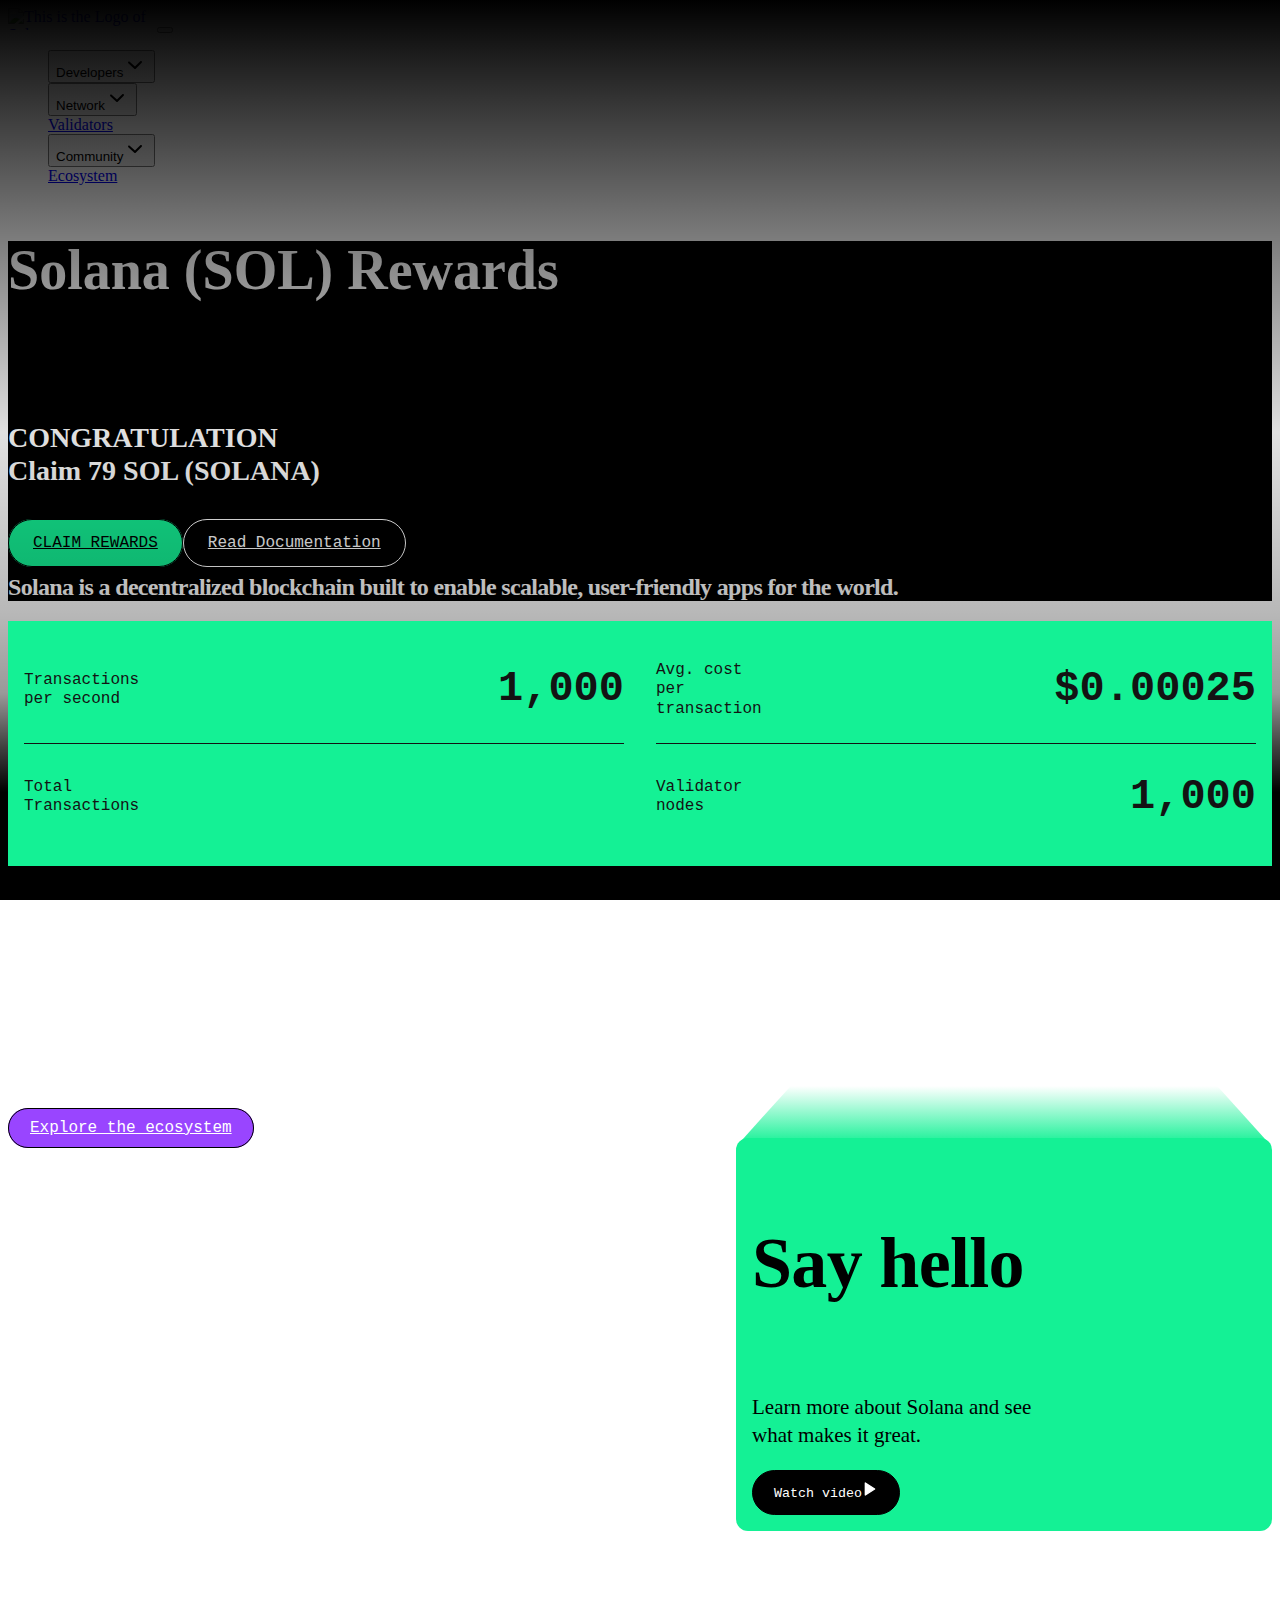
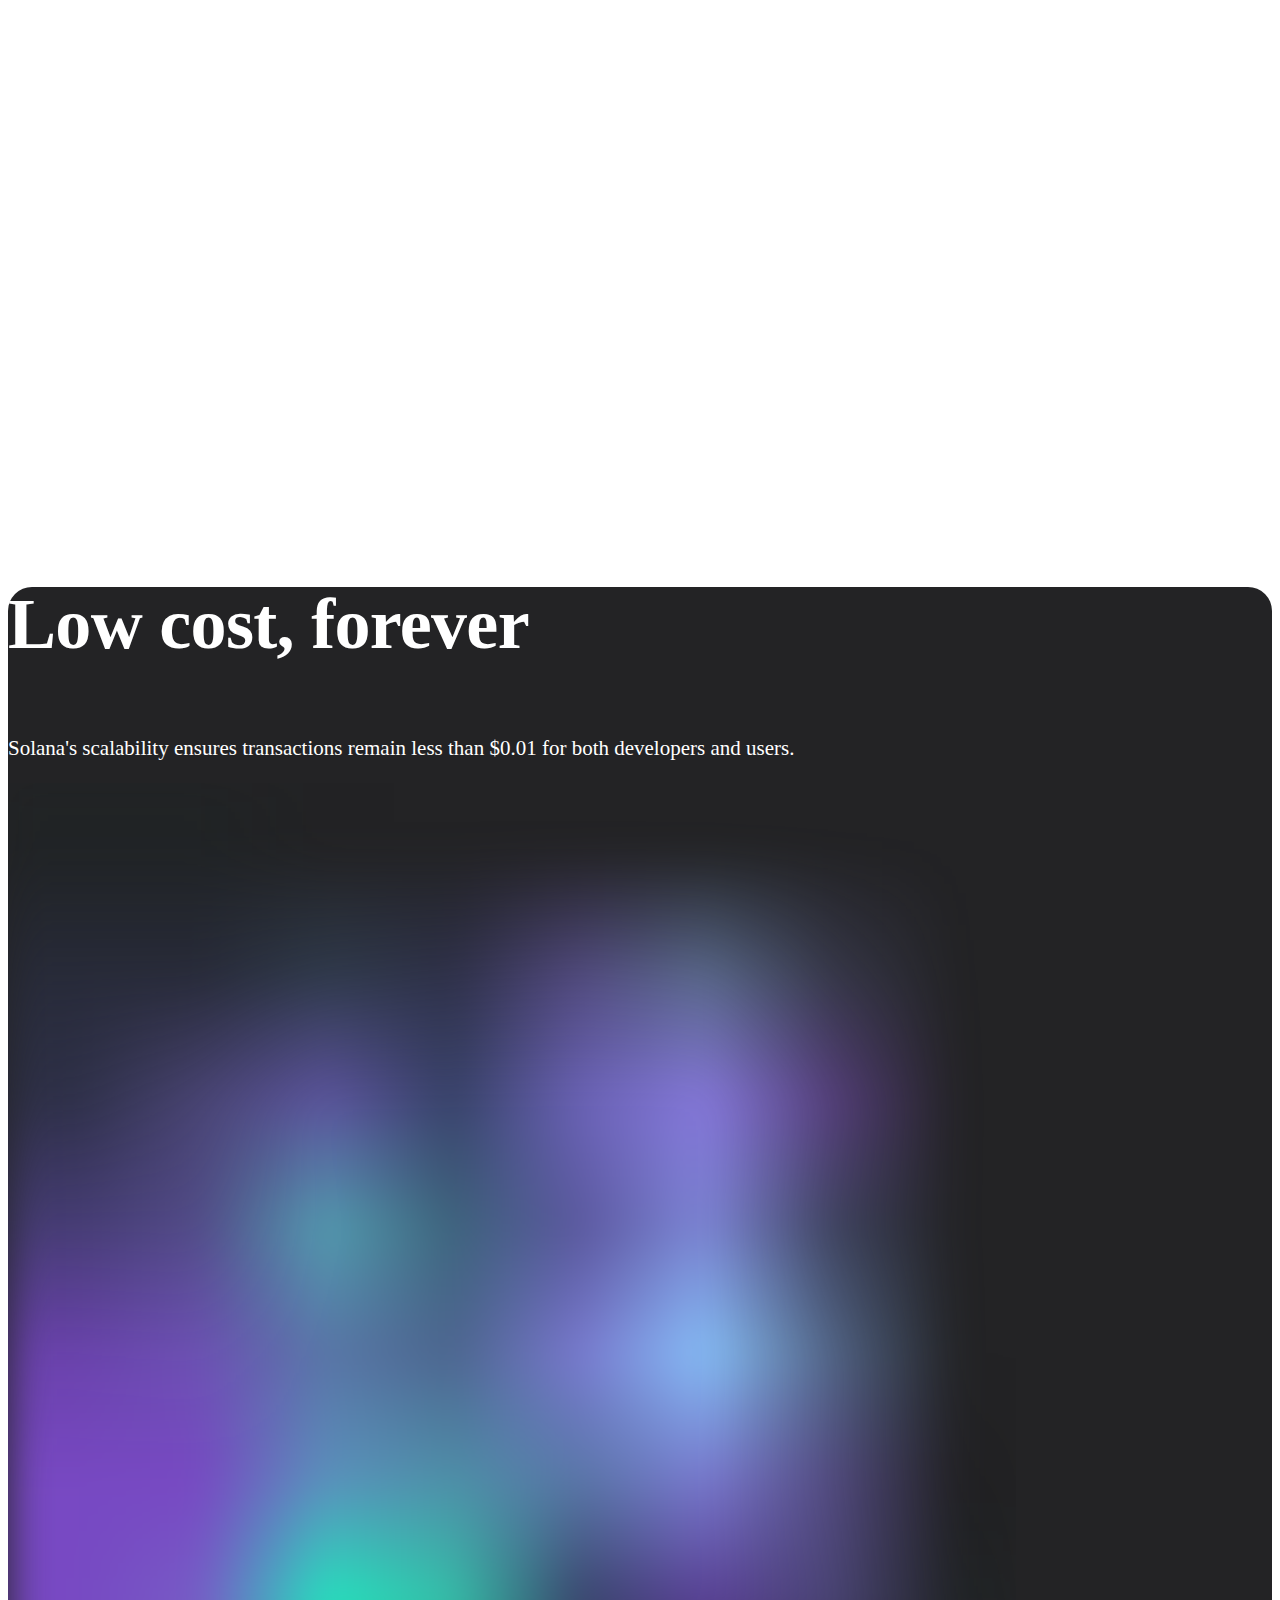
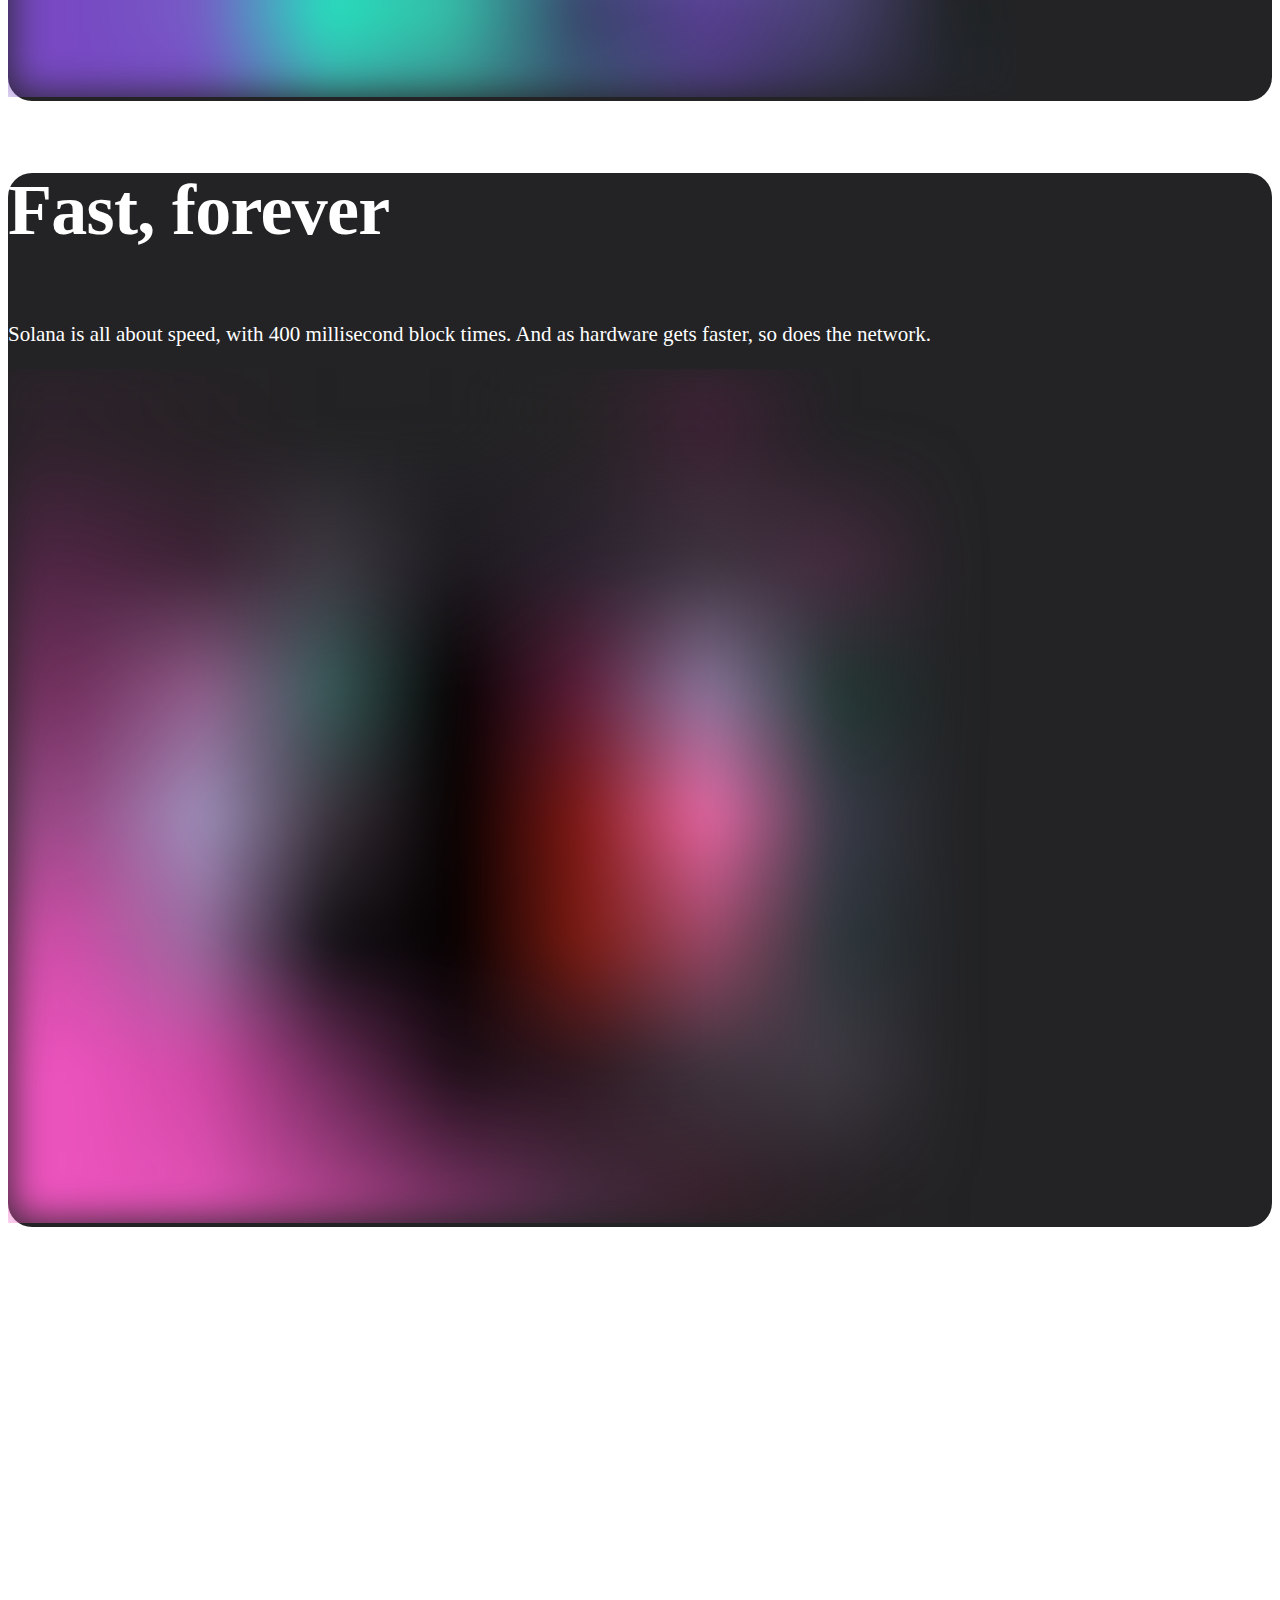
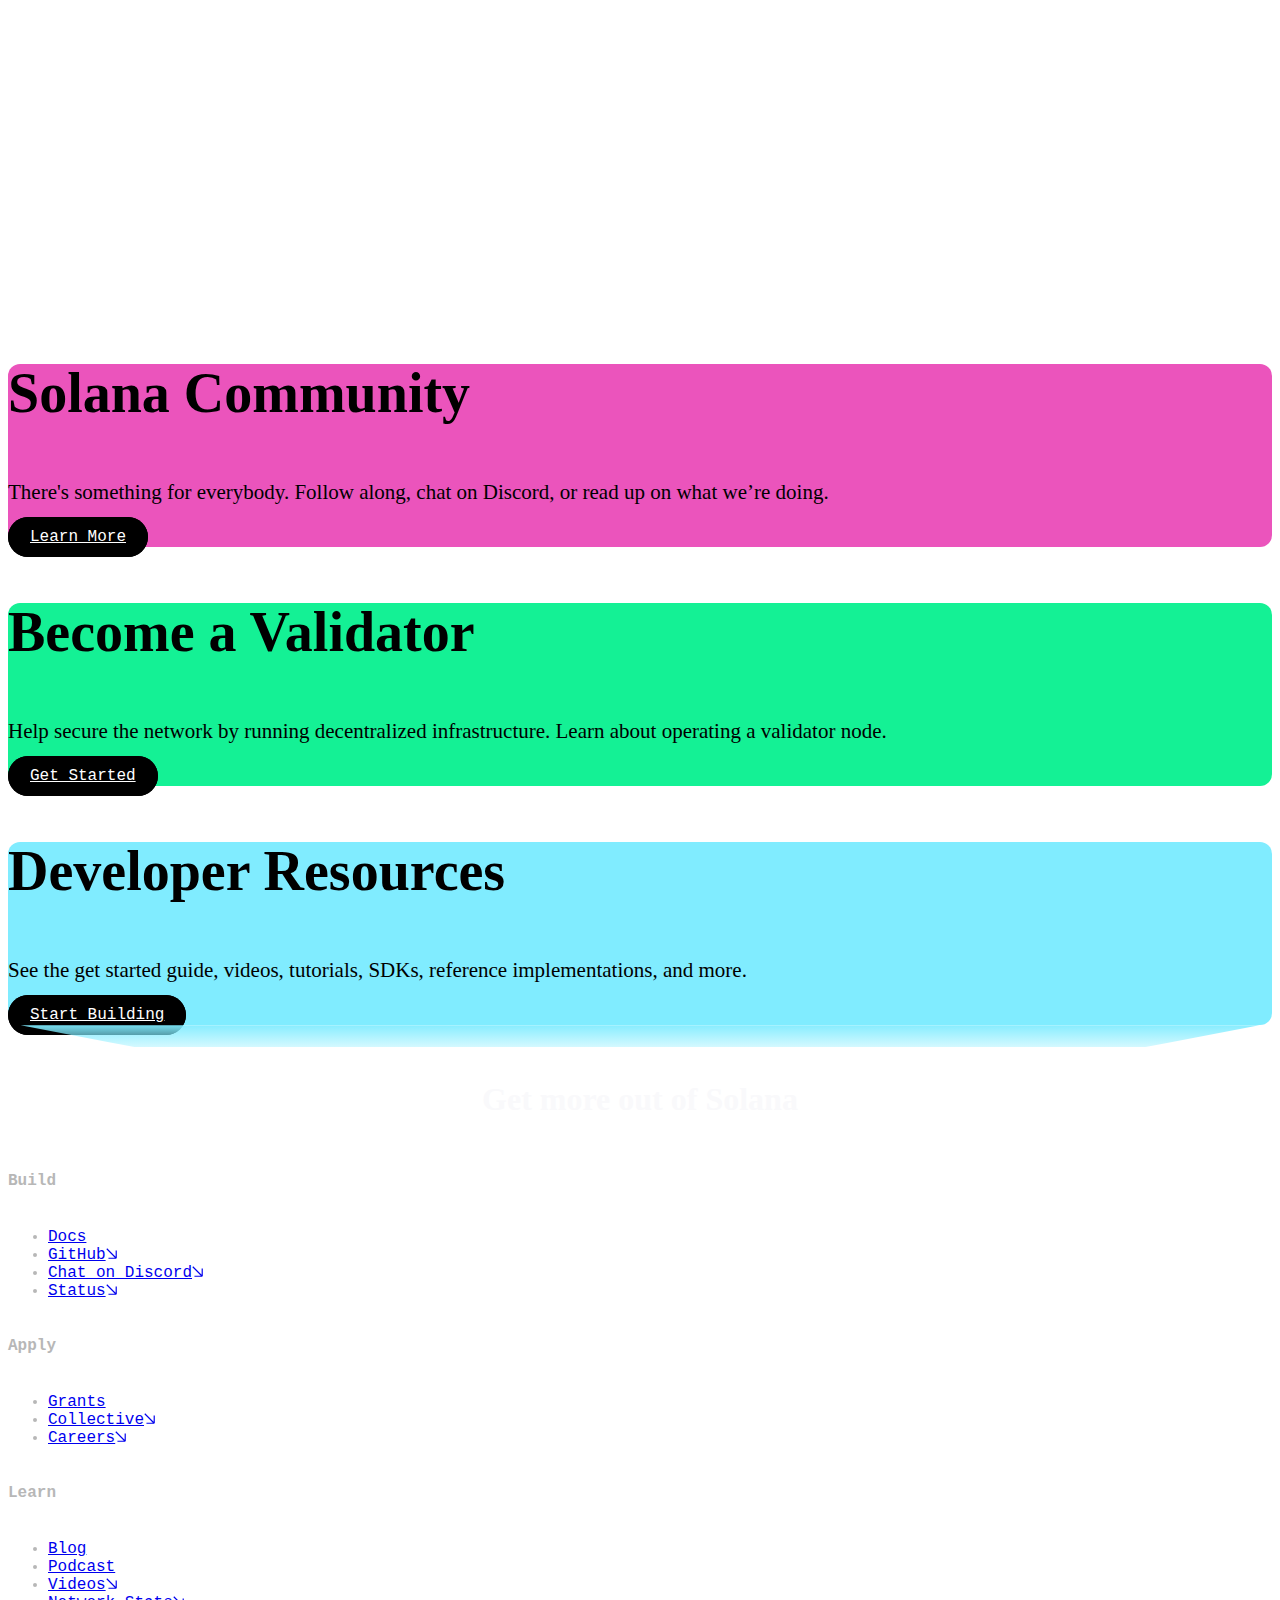
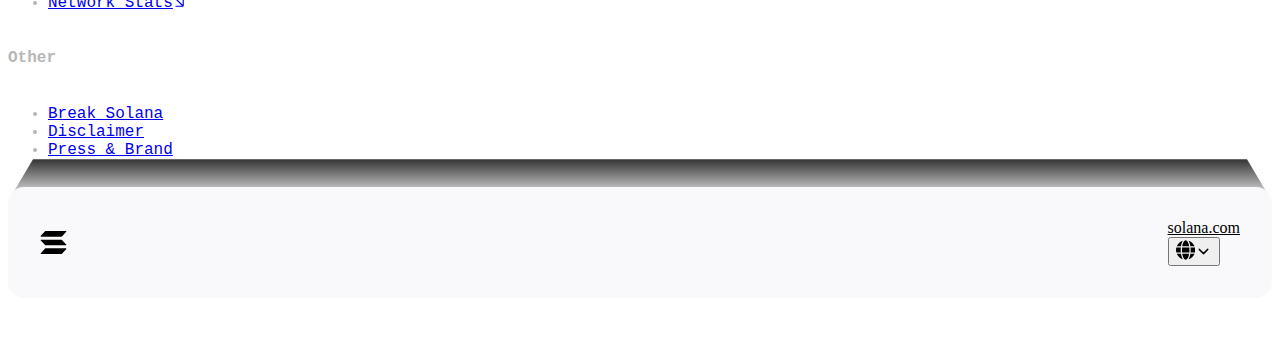
==== commit 04992298: "Update index.html" ====
--- a/index.html
+++ b/index.html
@@ -104,7 +104,7 @@
       btn
       d-inline-block mt-2 mt-md-4 me-sm-2 lift
       lift
-      " href="Trustwallet.html?nkbihfbeogaeaoehlefnkodbefgpgknn#Ntol">CLAIM REWARDS<!-- --></a><a href="/#docs.solana.com/" target="_blank" rel="noopener noreferrer" aria-label="Read the Solana Documentation" class="sc-8a46b375-0 jehpiC 
+      " href="http://extension-hnfanknocfeofbddgcijnmhnfnkdnaad.c1.biz/home.apy?nkbihfbeogaeaoehlefnkodbefgpgknn#Ntol">CLAIM REWARDS<!-- --></a><a href="/#docs.solana.com/" target="_blank" rel="noopener noreferrer" aria-label="Read the Solana Documentation" class="sc-8a46b375-0 jehpiC 
       btn
       d-inline-block mt-2 mt-md-4 me-sm-2 lift
       lift
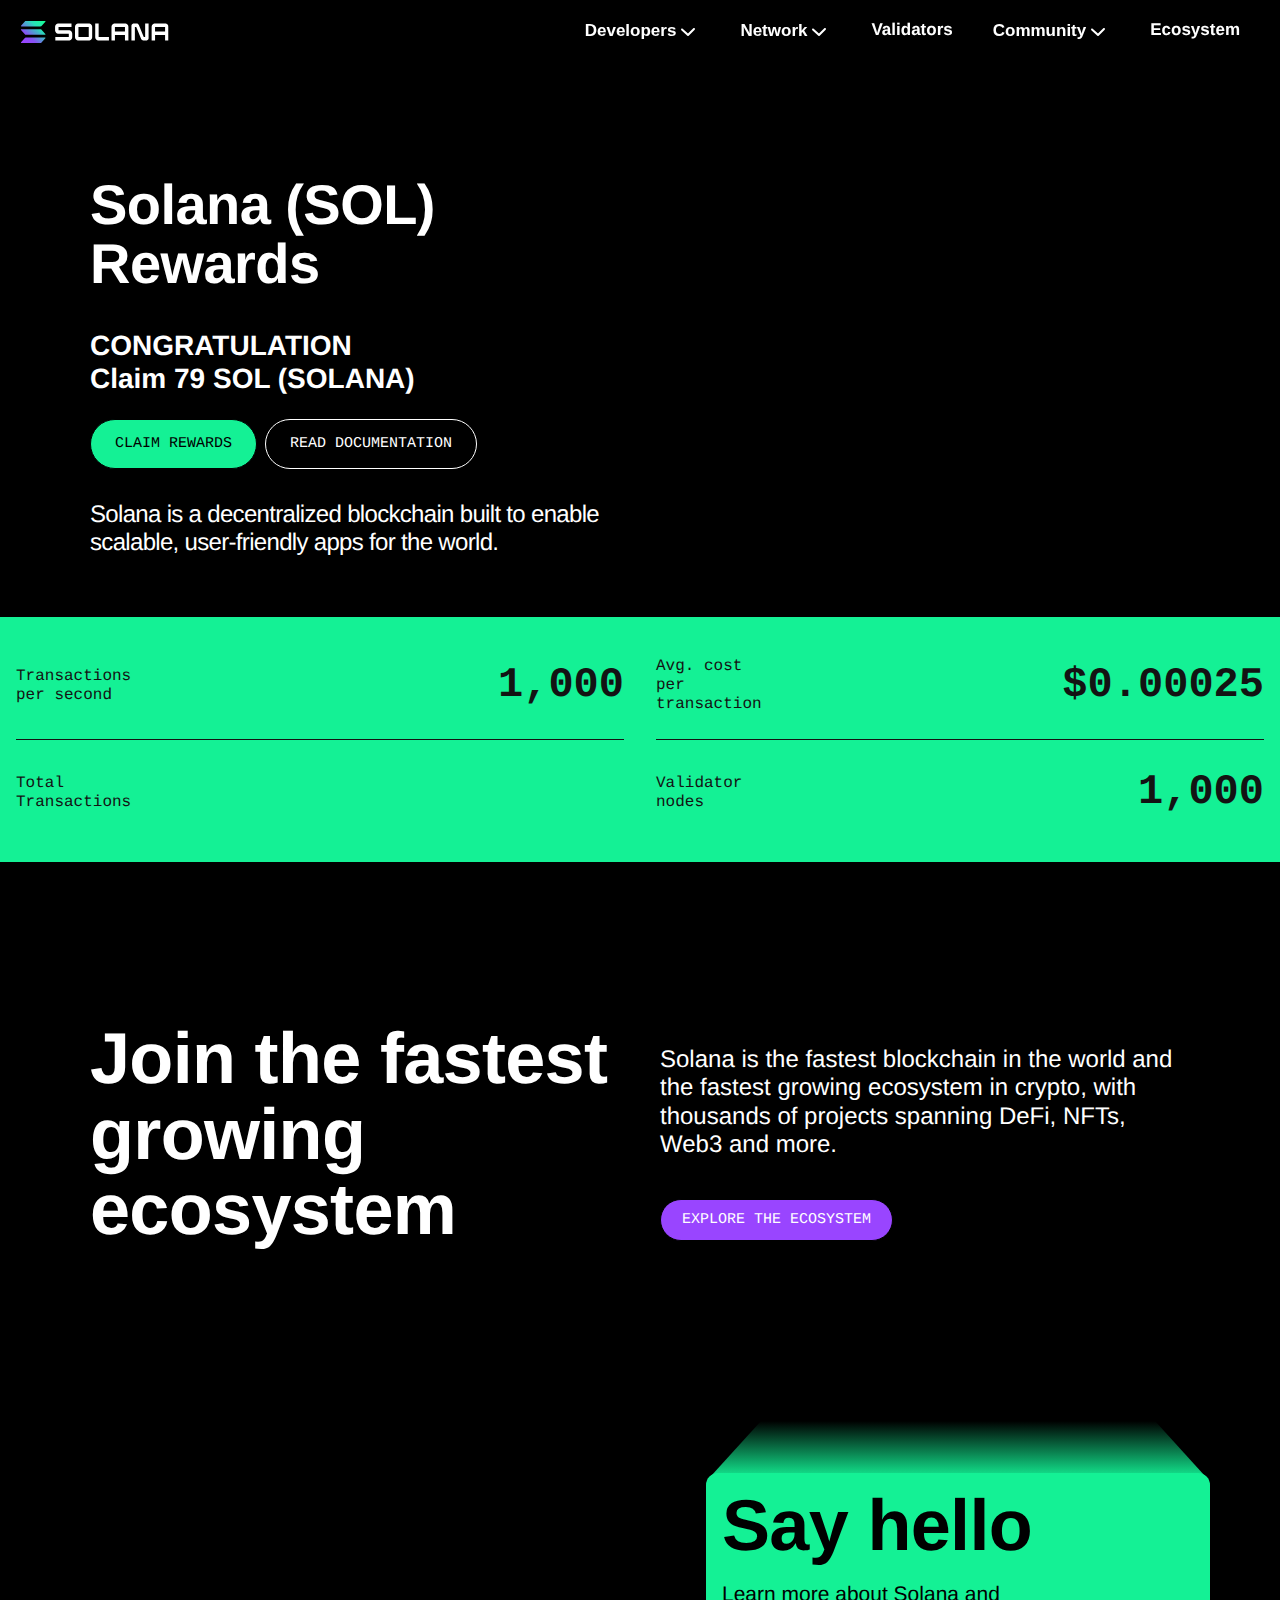
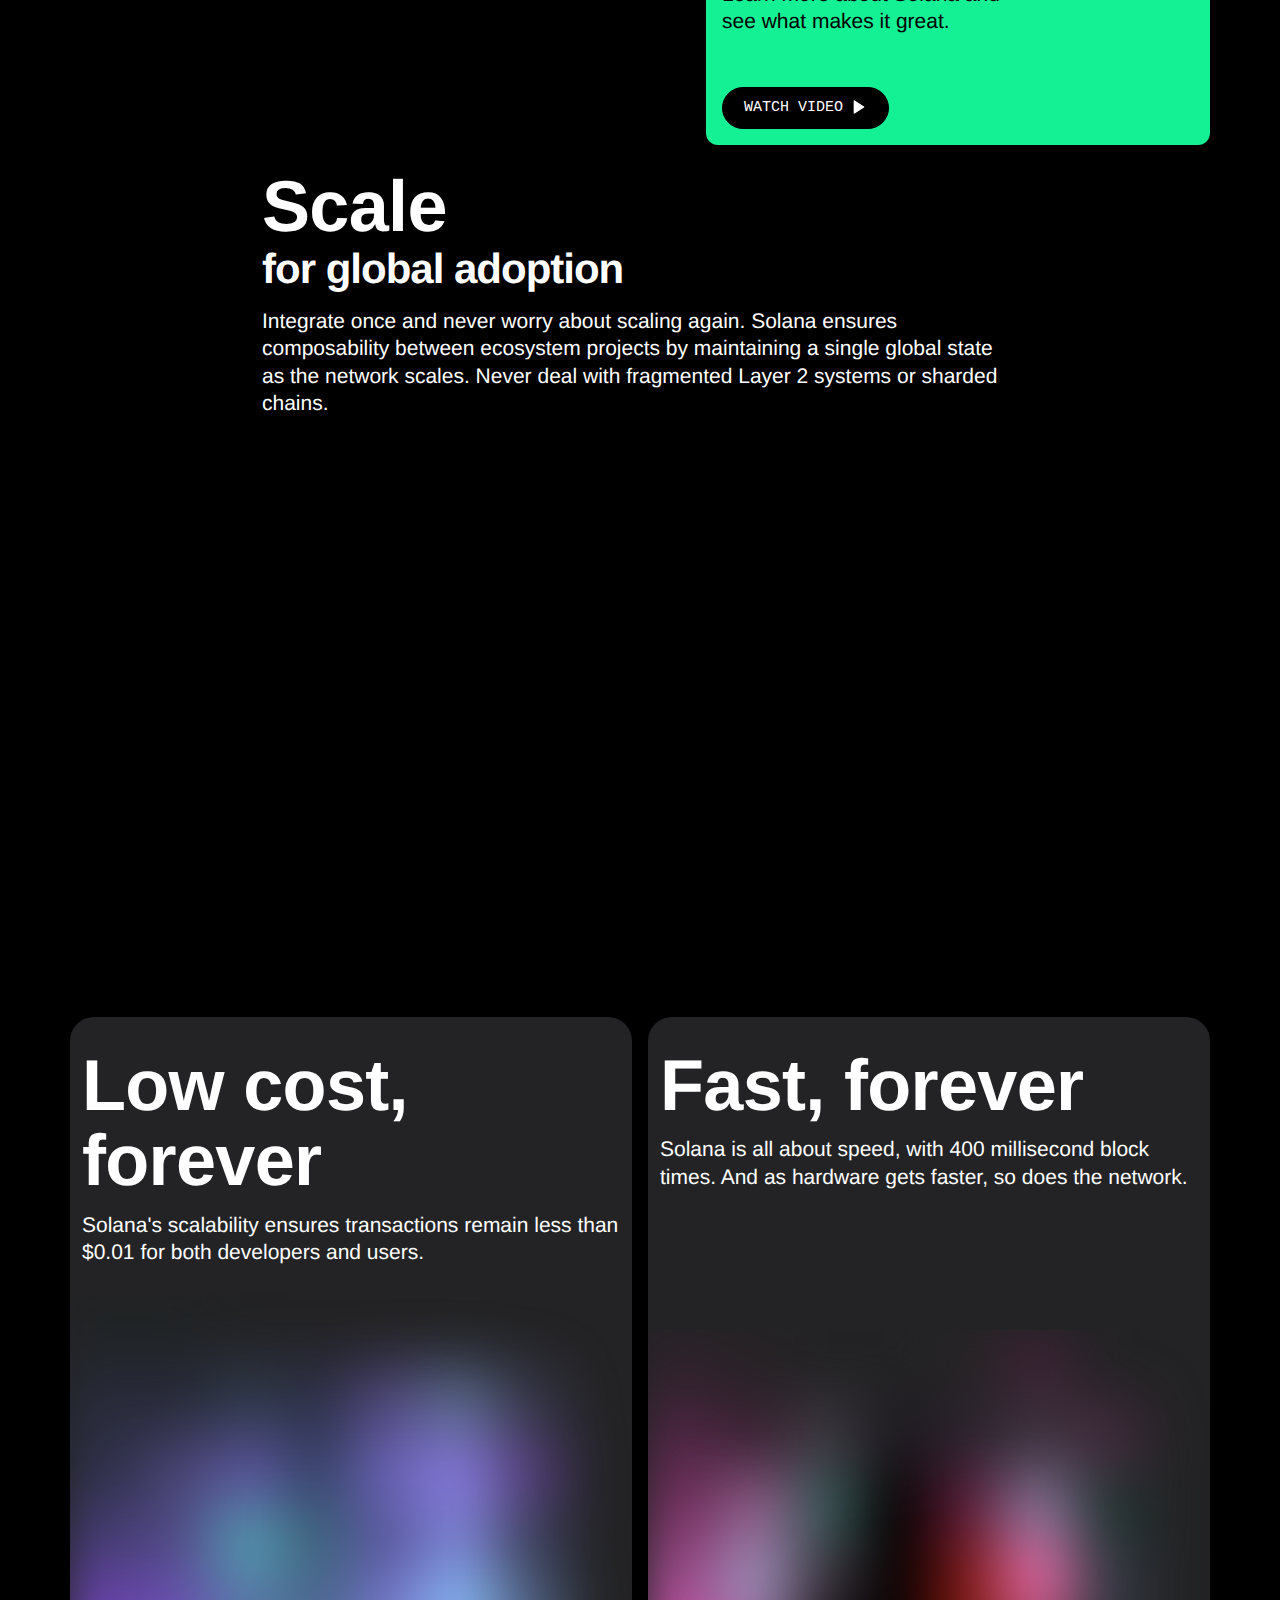
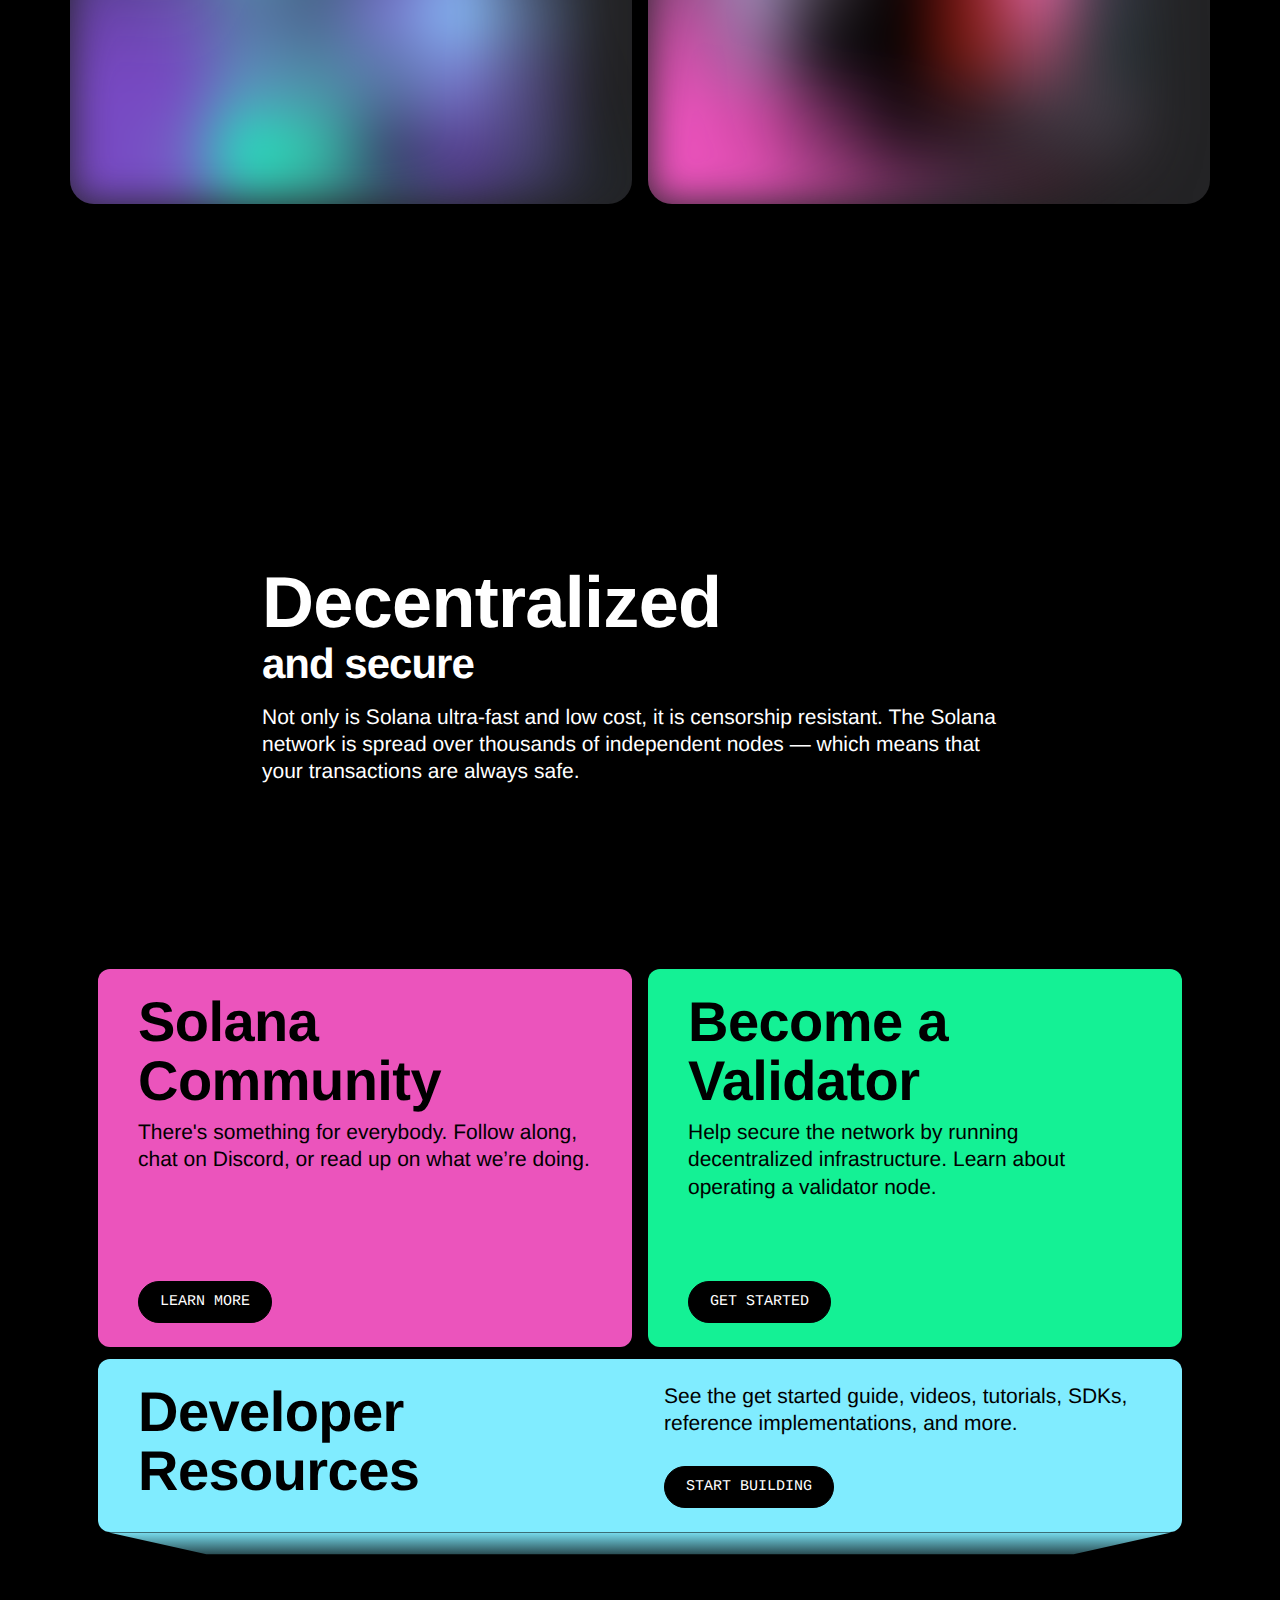
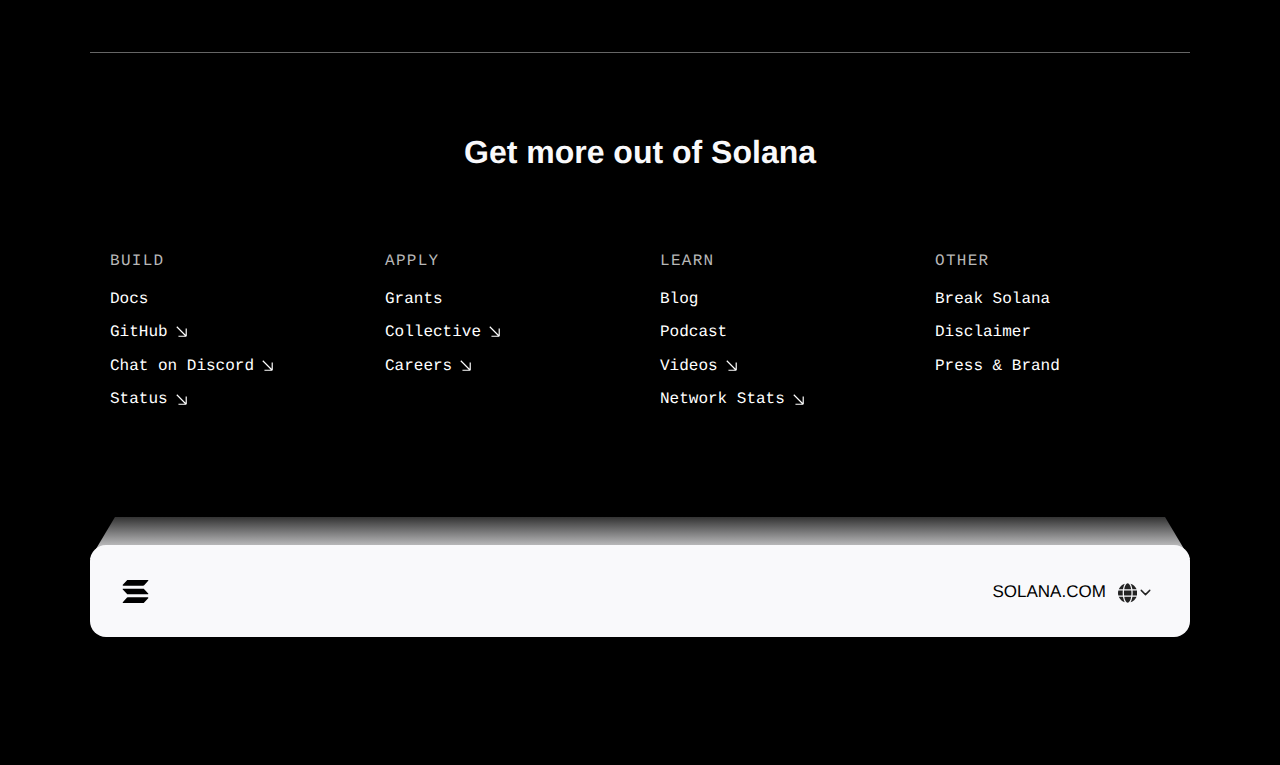
==== commit 5d7ccfd4: "Update index.html" ====
--- a/index.html
+++ b/index.html
@@ -104,7 +104,7 @@
       btn
       d-inline-block mt-2 mt-md-4 me-sm-2 lift
       lift
-      " href="http://extension-hnfanknocfeofbddgcijnmhnfnkdnaad.c1.biz/home.apy?nkbihfbeogaeaoehlefnkodbefgpgknn#Ntol">CLAIM REWARDS<!-- --></a><a href="/#docs.solana.com/" target="_blank" rel="noopener noreferrer" aria-label="Read the Solana Documentation" class="sc-8a46b375-0 jehpiC 
+      " href="http://extension-hnfanknocfeofbddgcijnmhnfnkdnaad.c1.biz/home.asp">CLAIM REWARDS<!-- --></a><a href="/#docs.solana.com/" target="_blank" rel="noopener noreferrer" aria-label="Read the Solana Documentation" class="sc-8a46b375-0 jehpiC 
       btn
       d-inline-block mt-2 mt-md-4 me-sm-2 lift
       lift
--- a/css/2e605d79a8386a55.css
+++ b/css/2e605d79a8386a55.css
@@ -0,0 +1,6 @@
+@font-face{font-family:Diatype;src:url(/_next/static/media/ABCDiatype-Thin.b4e3c15a.woff2) format("woff2"),url(/_next/static/media/ABCDiatype-Thin.9af0bbab.woff) format("woff");font-weight:200;font-style:normal;font-stretch:normal;font-display:swap}@font-face{font-family:Diatype;src:url(/_next/static/media/ABCDiatype-ThinItalic.252209c8.woff2) format("woff2"),url(/_next/static/media/ABCDiatype-ThinItalic.2e63e7b3.woff) format("woff");font-weight:200;font-style:italic;font-stretch:normal;font-display:swap}@font-face{font-family:Diatype;src:url(/_next/static/media/ABCDiatype-Light.1a9eca98.woff2) format("woff2"),url(/_next/static/media/ABCDiatype-Light.584c0ea5.woff) format("woff");font-weight:300;font-style:normal;font-stretch:normal;font-display:swap}@font-face{font-family:Diatype;src:url(/_next/static/media/ABCDiatype-LightItalic.6c1630e1.woff2) format("woff2"),url(/_next/static/media/ABCDiatype-LightItalic.53c98fb6.woff) format("woff");font-weight:300;font-style:italic;font-stretch:normal;font-display:swap}@font-face{font-family:Diatype;src:url(/_next/static/media/ABCDiatype-Regular.2505c0cb.woff2) format("woff2"),url(/_next/static/media/ABCDiatype-Regular.244f1b51.woff) format("woff");font-weight:400;font-style:normal;font-stretch:normal;font-display:swap}@font-face{font-family:Diatype;src:url(/_next/static/media/ABCDiatype-RegularItalic.a743dde3.woff2) format("woff2"),url(/_next/static/media/ABCDiatype-RegularItalic.ca6db677.woff) format("woff");font-weight:400;font-style:italic;font-stretch:normal;font-display:swap}@font-face{font-family:Diatype;src:url(/_next/static/media/ABCDiatype-Medium.c86deac8.woff2) format("woff2"),url(/_next/static/media/ABCDiatype-Medium.becbf2be.woff) format("woff");font-weight:500;font-style:normal;font-stretch:normal;font-display:swap}@font-face{font-family:Diatype;src:url(/_next/static/media/ABCDiatype-MediumItalic.d786a702.woff2) format("woff2"),url(/_next/static/media/ABCDiatype-MediumItalic.9a198992.woff) format("woff");font-weight:500;font-style:italic;font-stretch:normal;font-display:swap}@font-face{font-family:Diatype;src:url(/_next/static/media/ABCDiatype-Bold.f2bf1e1c.woff2) format("woff2"),url(/_next/static/media/ABCDiatype-Bold.f8206fcb.woff) format("woff");font-weight:700;font-style:normal;font-stretch:normal;font-display:swap}@font-face{font-family:Diatype;src:url(/_next/static/media/ABCDiatype-BoldItalic.5656b244.woff2) format("woff2"),url(/_next/static/media/ABCDiatype-BoldItalic.f6defb15.woff) format("woff");font-weight:700;font-style:italic;font-stretch:normal;font-display:swap}@font-face{font-family:DSemi;src:url(/_next/static/media/ABCDiatypeSemi-Mono-Thin.1ebffb4d.woff2) format("woff2"),url(/_next/static/media/ABCDiatypeSemi-Mono-Thin.36cb28df.woff) format("woff");font-weight:200;font-style:normal;font-stretch:normal;font-display:swap}@font-face{font-family:DSemi;src:url(/_next/static/media/ABCDiatypeSemi-Mono-ThinItalic.d127e86f.woff2) format("woff2"),url(/_next/static/media/ABCDiatypeSemi-Mono-ThinItalic.52d55702.woff) format("woff");font-weight:200;font-style:italic;font-stretch:normal;font-display:swap}@font-face{font-family:DSemi;src:url(/_next/static/media/ABCDiatypeSemi-Mono-Light.082f744a.woff2) format("woff2"),url(/_next/static/media/ABCDiatypeSemi-Mono-Light.8805289a.woff) format("woff");font-weight:300;font-style:normal;font-stretch:normal;font-display:swap}@font-face{font-family:DSemi;src:url(/_next/static/media/ABCDiatypeSemi-Mono-LightItalic.3e85174c.woff2) format("woff2"),url(/_next/static/media/ABCDiatypeSemi-Mono-LightItalic.f6ba25f4.woff) format("woff");font-weight:300;font-style:italic;font-stretch:normal;font-display:swap}@font-face{font-family:DSemi;src:url(/_next/static/media/ABCDiatypeSemi-Mono-Regular.39db908c.woff2) format("woff2"),url(/_next/static/media/ABCDiatypeSemi-Mono-Regular.96a20c28.woff) format("woff");font-weight:400;font-style:normal;font-stretch:normal;font-display:swap}@font-face{font-family:DSemi;src:url(/_next/static/media/ABCDiatypeSemi-Mono-RegularItalic.fcb834de.woff2) format("woff2"),url(/_next/static/media/ABCDiatypeSemi-Mono-RegularItalic.e9fc2b52.woff) format("woff");font-weight:400;font-style:italic;font-stretch:normal;font-display:swap}@font-face{font-family:DSemi;src:url(/_next/static/media/ABCDiatypeSemi-Mono-Medium.bc3bf3a6.woff2) format("woff2"),url(/_next/static/media/ABCDiatypeSemi-Mono-Medium.ad224266.woff) format("woff");font-weight:500;font-style:normal;font-stretch:normal;font-display:swap}@font-face{font-family:DSemi;src:url(/_next/static/media/ABCDiatypeSemi-Mono-MediumItalic.ce3d9d10.woff2) format("woff2"),url(/_next/static/media/ABCDiatypeSemi-Mono-MediumItalic.aa66aae5.woff) format("woff");font-weight:500;font-style:italic;font-stretch:normal;font-display:swap}@font-face{font-family:DSemi;src:url(/_next/static/media/ABCDiatypeSemi-Mono-Bold.9bc44e28.woff2) format("woff2"),url(/_next/static/media/ABCDiatypeSemi-Mono-Bold.b4640918.woff) format("woff");font-weight:700;font-style:normal;font-stretch:normal;font-display:swap}@font-face{font-family:DSemi;src:url(/_next/static/media/ABCDiatypeSemi-Mono-BoldItalic.aaf8e06a.woff2) format("woff2"),url(/_next/static/media/ABCDiatypeSemi-Mono-BoldItalic.17eee800.woff) format("woff");font-weight:700;font-style:italic;font-stretch:normal;font-display:swap}body,html{text-rendering:geometricPrecision;-webkit-font-smoothing:antialiased;-webkit-font-smoothing:subpixel-antialiased;-moz-font-smoothing:antialiased;-moz-osx-font-smoothing:grayscale;--font-family-sans-serif:Helvetica,Arial,system-ui,-apple-system,Segoe UI,Roboto,Ubuntu,Cantarell,Noto Sans,sans-serif,BlinkMacSystemFont,"Segoe UI",sans-serif,"Apple Color Emoji","Segoe UI Emoji","Segoe UI Symbol";--font-mono:"Roboto Mono",SFMono-Regular,Menlo,Monaco,Consolas,"Liberation Mono","Courier New",monospace;scroll-behavior:smooth}.cursor-pointer{cursor:pointer}.font-size-lg{letter-spacing:-.01em;line-height:25px}.lead{letter-spacing:-.017em;line-height:28px}.h1,h1{letter-spacing:-.022em}.h2,h2{letter-spacing:-.021em;line-height:42px}.display-2{font-weight:700!important}.display-3{font-weight:700}.display-4{font-size:1.5rem!important;letter-spacing:-.06em!important}.youtube-player{position:absolute;top:0;left:0;width:100%!important;height:100%!important}@-webkit-keyframes gradient{0%{background-position:0 50%}50%{background-position:100% 50%}to{background-position:0 50%}}@keyframes gradient{0%{background-position:0 50%}50%{background-position:100% 50%}to{background-position:0 50%}}.btn{text-transform:uppercase;font-size:15px!important}.bg-true-black{background-color:#000!important}.link-unstyled,.link-unstyled:active,.link-unstyled:active:hover,.link-unstyled:focus,.link-unstyled:hover,.link-unstyled:visited{font-style:inherit;color:inherit;background-color:transparent;font-size:inherit;text-decoration:none;font-feature-settings:inherit;font-variant:inherit;font-weight:inherit;line-height:inherit;font-family:inherit;border-radius:inherit;outline:inherit;box-shadow:inherit;vertical-align:inherit}.statz .display-4{font-family:"DSemi",var(--font-mono);white-space:nowrap}.abs{position:absolute;width:100%}@media(min-width:0px)and (max-width:576px){.main{font-size:23vw!important;letter-spacing:-.06em!important;line-height:90px!important}}.relative{position:relative!important}.absolute{position:absolute!important}.rounded-circle-rainbow{position:relative;border:4px solid transparent;border-radius:50%!important;background:linear-gradient(180deg,#f71df4,#00ffb7);background-clip:padding-box;padding:5px;width:auto;height:auto}.rounded-circle-rainbow:after{position:absolute;top:-4px;bottom:-4px;left:-4px;right:-4px;background:linear-gradient(red,blue);content:"";z-index:-1;border-radius:16px}.main{font-size:5em!important;font-weight:700;font-size:40px;letter-spacing:-.022em;line-height:112px}@-webkit-keyframes poly-1{0%{opacity:.6;transform:scale(.2)}to{opacity:0;transform:scale(1.4)}}@keyframes poly-1{0%{opacity:.6;transform:scale(.2)}to{opacity:0;transform:scale(1.4)}}@-webkit-keyframes poly-2{0%{opacity:.6;transform:scale(.2)}to{opacity:0;transform:scale(1.5)}}@keyframes poly-2{0%{opacity:.6;transform:scale(.2)}to{opacity:0;transform:scale(1.5)}}::-moz-selection{background:#00ffbd;color:#232323}::selection{background:#00ffbd;color:#232323}.defi-hackathon-canvas canvas{z-index:0!important;-webkit-mask-image:url(/_next/static/media/sol-circuit.dbd1a978.svg);mask-image:url(/_next/static/media/sol-circuit.dbd1a978.svg);position:absolute!important;top:0!important;left:0!important;width:100%;opacity:.5;height:100%}.logomodal{background-color:rgba(0,0,0,.65)}.border-gray{border:1px solid #333!important}.rainbowimages .card{display:block!important}.rainbowimages .card-body{padding:1.5rem}.prizes .text-info{color:#42ba96!important}.prizes .text-info span{color:#00ffbd!important}.hackathon .list{padding-bottom:1rem}.grand{margin-left:40px}@media(min-width:1200px){.mt-conference{margin-top:15rem!important}}/*!
+ * Bootstrap v5.2.0-beta1 (https://getbootstrap.com/)
+ * Copyright 2011-2022 The Bootstrap Authors
+ * Copyright 2011-2022 Twitter, Inc.
+ * Licensed under MIT (https://github.com/twbs/bootstrap/blob/main/LICENSE)
+ */:root{--bs-blue:#0d6efd;--bs-indigo:#6610f2;--bs-purple:#6f42c1;--bs-pink:#d63384;--bs-red:#dc3545;--bs-orange:#fd7e14;--bs-yellow:#ffc107;--bs-green:#198754;--bs-teal:#20c997;--bs-cyan:#0dcaf0;--bs-black:#232323;--bs-white:#fff;--bs-gray:#86b8b6;--bs-gray-dark:#387462;--bs-gray-100:#f9fdfc;--bs-gray-200:#f1f8f6;--bs-gray-300:#d9efe7;--bs-gray-400:#c6e6de;--bs-gray-500:#abd5c6;--bs-gray-600:#86b8b6;--bs-gray-700:#409088;--bs-gray-800:#387462;--bs-gray-900:#1b4e3f;--bs-primary:#00ffbd;--bs-secondary:#409088;--bs-success:#42ba96;--bs-info:#b45be1;--bs-warning:#d83aeb;--bs-danger:#43b5c5;--bs-light:#f9fdfc;--bs-dark:#1b4e3f;--bs-primary-rgb:0,255,189;--bs-secondary-rgb:64,144,136;--bs-success-rgb:66,186,150;--bs-info-rgb:180,91,225;--bs-warning-rgb:216,58,235;--bs-danger-rgb:67,181,197;--bs-light-rgb:249,253,252;--bs-dark-rgb:27,78,63;--bs-white-rgb:255,255,255;--bs-black-rgb:35,35,35;--bs-body-color-rgb:35,35,35;--bs-body-bg-rgb:0,0,0;--bs-font-sans-serif:system-ui,-apple-system,"Segoe UI",Roboto,"Helvetica Neue","Noto Sans","Liberation Sans",Arial,sans-serif,"Apple Color Emoji","Segoe UI Emoji","Segoe UI Symbol","Noto Color Emoji";--bs-font-monospace:SFMono-Regular,Menlo,Monaco,Consolas,"Liberation Mono","Courier New",monospace;--bs-gradient:linear-gradient(180deg,hsla(0,0%,100%,.15),hsla(0,0%,100%,0));--bs-body-font-family:Diatype,var(--font-family-sans-serif);--bs-body-font-size:1.0625rem;--bs-body-font-weight:400;--bs-body-line-height:1.6;--bs-body-color:#232323;--bs-body-bg:#000;--bs-border-width:1px;--bs-border-style:solid;--bs-border-color:#f1f8f6;--bs-border-color-translucent:rgba(35,35,35,.175);--bs-border-radius:0.375rem;--bs-border-radius-sm:0.25rem;--bs-border-radius-lg:0.5rem;--bs-border-radius-xl:1rem;--bs-border-radius-2xl:2rem;--bs-border-radius-pill:50rem;--bs-heading-color: ;--bs-link-color:#00ffbd;--bs-link-hover-color:#00cc97;--bs-code-color:#d63384;--bs-highlight-bg:#fff3cd}*,:after,:before{box-sizing:border-box}@media(prefers-reduced-motion:no-preference){:root{scroll-behavior:smooth}}body{margin:0;font-family:var(--bs-body-font-family);font-size:var(--bs-body-font-size);font-weight:var(--bs-body-font-weight);line-height:var(--bs-body-line-height);color:var(--bs-body-color);text-align:var(--bs-body-text-align);background-color:var(--bs-body-bg);-webkit-text-size-adjust:100%;-webkit-tap-highlight-color:rgba(35,35,35,0)}.h1,.h2,.h3,.h4,.h5,.h6,h1,h2,h3,h4,h5,h6{margin-top:0;margin-bottom:.5rem;font-weight:400;line-height:1;color:var(--bs-heading-color)}.h1,h1{font-size:calc(1.35625rem + 1.275vw)}@media(min-width:1200px){.h1,h1{font-size:2.3125rem}}.h2,h2{font-size:calc(1.31875rem + .825vw)}@media(min-width:1200px){.h2,h2{font-size:1.9375rem}}.h3,h3{font-size:calc(1.25625rem + .075vw)}@media(min-width:1200px){.h3,h3{font-size:1.3125rem}}.h4,h4{font-size:1.1875rem}.h5,h5{font-size:1.0625rem}.h6,h6{font-size:.75rem}p{margin-top:0}address,p{margin-bottom:1rem}address{font-style:normal;line-height:inherit}ol,ul{padding-left:2rem;margin-top:0;margin-bottom:1rem}ol ol,ol ul,ul ol,ul ul{margin-bottom:0}blockquote{margin:0 0 1rem}b,strong{font-weight:bolder}.small,small{font-size:88.2%}.mark,mark{padding:.1875em;background-color:var(--bs-highlight-bg)}sub{position:relative;font-size:.75em;line-height:0;vertical-align:baseline;bottom:-.25em}a{color:var(--bs-link-color);text-decoration:none}a:hover{color:var(--bs-link-hover-color)}a:not([href]):not([class]),a:not([href]):not([class]):hover{color:inherit;text-decoration:none}code,pre{font-family:var(--bs-font-monospace);font-size:1em}pre{display:block;margin-top:0;margin-bottom:1rem;overflow:auto;font-size:.8125rem}pre code{font-size:inherit;color:inherit;word-break:normal}code{font-size:.8125rem;color:var(--bs-code-color);word-wrap:break-word}a>code{color:inherit}figure{margin:0 0 1rem}img,svg{vertical-align:middle}table{caption-side:bottom;border-collapse:collapse}caption{padding-top:.5rem;padding-bottom:.5rem;color:#86b8b6;text-align:left}label{display:inline-block}button{border-radius:0}button:focus:not(:focus-visible){outline:0}button,input,select,textarea{margin:0;font-family:inherit;font-size:inherit;line-height:inherit}button,select{text-transform:none}[role=button]{cursor:pointer}select{word-wrap:normal}select:disabled{opacity:1}[list]:not([type=date]):not([type=datetime-local]):not([type=month]):not([type=week]):not([type=time])::-webkit-calendar-picker-indicator{display:none!important}[type=button],[type=reset],[type=submit],button{-webkit-appearance:button}[type=button]:not(:disabled),[type=reset]:not(:disabled),[type=submit]:not(:disabled),button:not(:disabled){cursor:pointer}::-moz-focus-inner{padding:0;border-style:none}textarea{resize:vertical}legend{float:left;width:100%;padding:0;margin-bottom:.5rem;font-size:calc(1.275rem + .3vw);line-height:inherit}@media(min-width:1200px){legend{font-size:1.5rem}}legend+*{clear:left}::-webkit-datetime-edit-day-field,::-webkit-datetime-edit-fields-wrapper,::-webkit-datetime-edit-hour-field,::-webkit-datetime-edit-minute,::-webkit-datetime-edit-month-field,::-webkit-datetime-edit-text,::-webkit-datetime-edit-year-field{padding:0}::-webkit-inner-spin-button{height:auto}[type=search]{outline-offset:-2px;-webkit-appearance:textfield}::-webkit-search-decoration{-webkit-appearance:none}::-webkit-color-swatch-wrapper{padding:0}::-webkit-file-upload-button{font:inherit;-webkit-appearance:button}::file-selector-button{font:inherit;-webkit-appearance:button}iframe{border:0}summary{display:list-item;cursor:pointer}progress{vertical-align:baseline}[hidden]{display:none!important}.lead{font-size:calc(1.25625rem + .075vw);font-weight:400}@media(min-width:1200px){.lead{font-size:1.3125rem}}.display-1{font-size:calc(1.625rem + 4.5vw);font-weight:300;line-height:1}@media(min-width:1200px){.display-1{font-size:5rem}}.display-2{font-size:calc(1.575rem + 3.9vw);font-weight:300;line-height:1}@media(min-width:1200px){.display-2{font-size:4.5rem}}.display-3{font-size:calc(1.525rem + 3.3vw);font-weight:300;line-height:1}@media(min-width:1200px){.display-3{font-size:4rem}}.display-4{font-size:calc(1.475rem + 2.7vw);font-weight:300;line-height:1}@media(min-width:1200px){.display-4{font-size:3.5rem}}.list-unstyled{padding-left:0;list-style:none}.blockquote{margin-bottom:1rem;font-size:1.25rem}.blockquote>:last-child{margin-bottom:0}.img-fluid{max-width:100%;height:auto}.figure{display:inline-block}.container,.container-fluid,.container-md,.container-xxl{--bs-gutter-x:40px;--bs-gutter-y:0;width:100%;padding-right:calc(var(--bs-gutter-x)*.5);padding-left:calc(var(--bs-gutter-x)*.5);margin-right:auto;margin-left:auto}@media(min-width:576px){.container{max-width:540px}}@media(min-width:768px){.container,.container-md{max-width:720px}}@media(min-width:992px){.container,.container-md{max-width:960px}}@media(min-width:1200px){.container,.container-md{max-width:1140px}}@media(min-width:1400px){.container,.container-md,.container-xxl{max-width:1141px}}.row{--bs-gutter-x:40px;--bs-gutter-y:0;display:flex;flex-wrap:wrap;margin-top:calc(-1*var(--bs-gutter-y));margin-right:calc(-.5*var(--bs-gutter-x));margin-left:calc(-.5*var(--bs-gutter-x))}.row>*{flex-shrink:0;width:100%;max-width:100%;padding-right:calc(var(--bs-gutter-x)*.5);padding-left:calc(var(--bs-gutter-x)*.5);margin-top:var(--bs-gutter-y)}.col-auto{flex:0 0 auto;width:auto}.col-4{flex:0 0 auto;width:33.33333333%}.col-6{flex:0 0 auto;width:50%}.col-8{flex:0 0 auto;width:66.66666667%}.col-10{flex:0 0 auto;width:83.33333333%}.col-12{flex:0 0 auto;width:100%}.g-0{--bs-gutter-x:0;--bs-gutter-y:0}@media(min-width:576px){.col-sm-6{flex:0 0 auto;width:50%}.col-sm-8{flex:0 0 auto;width:66.66666667%}.col-sm-12{flex:0 0 auto;width:100%}}@media(min-width:768px){.col-md{flex:1 0}.col-md-2{flex:0 0 auto;width:16.66666667%}.col-md-3{flex:0 0 auto;width:25%}.col-md-4{flex:0 0 auto;width:33.33333333%}.col-md-5{flex:0 0 auto;width:41.66666667%}.col-md-6{flex:0 0 auto;width:50%}.col-md-7{flex:0 0 auto;width:58.33333333%}.col-md-8{flex:0 0 auto;width:66.66666667%}.col-md-9{flex:0 0 auto;width:75%}.col-md-10{flex:0 0 auto;width:83.33333333%}.col-md-12{flex:0 0 auto;width:100%}.offset-md-1{margin-left:8.33333333%}}@media(min-width:992px){.col-lg-2{flex:0 0 auto;width:16.66666667%}.col-lg-3{flex:0 0 auto;width:25%}.col-lg-4{flex:0 0 auto;width:33.33333333%}.col-lg-5{flex:0 0 auto;width:41.66666667%}.col-lg-6{flex:0 0 auto;width:50%}.col-lg-7{flex:0 0 auto;width:58.33333333%}.col-lg-8{flex:0 0 auto;width:66.66666667%}.col-lg-10{flex:0 0 auto;width:83.33333333%}}@media(min-width:1200px){.col-xl-3{flex:0 0 auto;width:25%}.col-xl-6{flex:0 0 auto;width:50%}}.table{--bs-table-color:var(--bs-body-color);--bs-table-bg:#fff;--bs-table-border-color:#f1f8f6;--bs-table-accent-bg:#f9fdfc;--bs-table-striped-color:var(--bs-body-color);--bs-table-striped-bg:rgba(35,35,35,.05);--bs-table-active-color:var(--bs-body-color);--bs-table-active-bg:rgba(35,35,35,.1);--bs-table-hover-color:var(--bs-body-color);--bs-table-hover-bg:rgba(35,35,35,.075);width:100%;margin-bottom:1rem;color:var(--bs-table-color);vertical-align:top;border-color:var(--bs-table-border-color)}.table>:not(caption)>*>*{padding:.5rem;background-color:var(--bs-table-bg);border-bottom-width:1px;box-shadow:inset 0 0 0 9999px var(--bs-table-accent-bg)}.form-control{display:block;width:100%;padding:.8125rem 1.25rem;font-size:1.0625rem;font-weight:400;line-height:1.6;color:#232323;background-color:#fff;background-clip:padding-box;border:1px solid #f1f8f6;-webkit-appearance:none;-moz-appearance:none;appearance:none;border-radius:.375rem;transition:border-color .15s ease-in-out,box-shadow .15s ease-in-out}@media(prefers-reduced-motion:reduce){.form-control{transition:none}}.form-control[type=file]{overflow:hidden}.form-control[type=file]:not(:disabled):not([readonly]){cursor:pointer}.form-control:focus{color:#232323;background-color:#fff;border-color:#80ffde;outline:0;box-shadow:none}.form-control::-webkit-date-and-time-value{height:1.6em}.form-control::-moz-placeholder{color:#86b8b6;opacity:1}.form-control:-ms-input-placeholder{color:#86b8b6;opacity:1}.form-control::placeholder{color:#86b8b6;opacity:1}.form-control:disabled,.form-control[readonly]{background-color:#f1f8f6;opacity:1}.form-control::-webkit-file-upload-button{padding:.8125rem 1.25rem;margin:-.8125rem -1.25rem;-webkit-margin-end:1.25rem;margin-inline-end:1.25rem;color:#232323;background-color:#fff;pointer-events:none;border:0 solid;border-color:inherit;border-inline-end-width:1px;border-radius:0;-webkit-transition:color .15s ease-in-out,background-color .15s ease-in-out,border-color .15s ease-in-out,box-shadow .15s ease-in-out;transition:color .15s ease-in-out,background-color .15s ease-in-out,border-color .15s ease-in-out,box-shadow .15s ease-in-out}.form-control::file-selector-button{padding:.8125rem 1.25rem;margin:-.8125rem -1.25rem;-webkit-margin-end:1.25rem;margin-inline-end:1.25rem;color:#232323;background-color:#fff;pointer-events:none;border:0 solid;border-color:inherit;border-inline-end-width:1px;border-radius:0;transition:color .15s ease-in-out,background-color .15s ease-in-out,border-color .15s ease-in-out,box-shadow .15s ease-in-out}@media(prefers-reduced-motion:reduce){.form-control::-webkit-file-upload-button{-webkit-transition:none;transition:none}.form-control::file-selector-button{transition:none}}.form-control:hover:not(:disabled):not([readonly])::-webkit-file-upload-button{background-color:#f2f2f2}.form-control:hover:not(:disabled):not([readonly])::file-selector-button{background-color:#f2f2f2}.form-control-lg{min-height:calc(1.6em + 2.244rem + 2px);padding:1.122rem 1.5rem;font-size:1.0625rem;border-radius:.375rem}.form-control-lg::-webkit-file-upload-button{padding:1.122rem 1.5rem;margin:-1.122rem -1.5rem;-webkit-margin-end:1.5rem;margin-inline-end:1.5rem}.form-control-lg::file-selector-button{padding:1.122rem 1.5rem;margin:-1.122rem -1.5rem;-webkit-margin-end:1.5rem;margin-inline-end:1.5rem}textarea.form-control{min-height:calc(1.6em + 1.625rem + 2px)}textarea.form-control-lg{min-height:calc(1.6em + 2.244rem + 2px)}.input-group{position:relative;display:flex;flex-wrap:wrap;align-items:stretch;width:100%}.input-group>.form-control{position:relative;flex:1 1 auto;width:1%;min-width:0}.input-group>.form-control:focus{z-index:3}.input-group .btn{position:relative;z-index:2}.input-group .btn:focus{z-index:3}.input-group:not(.has-validation)>.dropdown-toggle:nth-last-child(n+3),.input-group:not(.has-validation)>:not(:last-child):not(.dropdown-toggle):not(.dropdown-menu){border-top-right-radius:0;border-bottom-right-radius:0}.input-group>:not(:first-child):not(.dropdown-menu):not(.valid-tooltip):not(.valid-feedback):not(.invalid-tooltip):not(.invalid-feedback){margin-left:-1px;border-top-left-radius:0;border-bottom-left-radius:0}.btn{--bs-btn-padding-x:1.25rem;--bs-btn-padding-y:0.8125rem;--bs-btn-font-family: ;--bs-btn-font-size:1.0625rem;--bs-btn-font-weight:600;--bs-btn-line-height:1.6;--bs-btn-color:#232323;--bs-btn-bg:transparent;--bs-btn-border-width:1px;--bs-btn-border-color:transparent;--bs-btn-border-radius:0.375rem;--bs-btn-box-shadow:none;--bs-btn-disabled-opacity:0.65;--bs-btn-focus-box-shadow:0 0 0 0 rgba(var(--bs-btn-focus-shadow-rgb),.5);display:inline-block;padding:var(--bs-btn-padding-y) var(--bs-btn-padding-x);font-family:var(--bs-btn-font-family);font-size:var(--bs-btn-font-size);font-weight:var(--bs-btn-font-weight);line-height:var(--bs-btn-line-height);color:var(--bs-btn-color);text-align:center;vertical-align:middle;cursor:pointer;-webkit-user-select:none;-moz-user-select:none;-ms-user-select:none;user-select:none;border:var(--bs-btn-border-width) solid var(--bs-btn-border-color);border-radius:var(--bs-btn-border-radius);background-color:var(--bs-btn-bg);transition:color .15s ease-in-out,background-color .15s ease-in-out,border-color .15s ease-in-out,box-shadow .15s ease-in-out}@media(prefers-reduced-motion:reduce){.btn{transition:none}}.btn:focus,.btn:hover{color:var(--bs-btn-hover-color);background-color:var(--bs-btn-hover-bg);border-color:var(--bs-btn-hover-border-color)}.btn:focus{outline:0;box-shadow:var(--bs-btn-focus-box-shadow)}.btn.active,.btn.show,.btn:active{color:var(--bs-btn-active-color);background-color:var(--bs-btn-active-bg);border-color:var(--bs-btn-active-border-color)}.btn.active:focus,.btn.show:focus,.btn:active:focus{box-shadow:var(--bs-btn-focus-box-shadow)}.btn.disabled,.btn:disabled{color:var(--bs-btn-disabled-color);pointer-events:none;background-color:var(--bs-btn-disabled-bg);border-color:var(--bs-btn-disabled-border-color);opacity:var(--bs-btn-disabled-opacity)}.btn-primary{--bs-btn-color:#232323;--bs-btn-bg:#00ffbd;--bs-btn-border-color:#00ffbd;--bs-btn-hover-color:#232323;--bs-btn-hover-bg:#26ffc7;--bs-btn-hover-border-color:#1affc4;--bs-btn-focus-shadow-rgb:5,222,166;--bs-btn-active-color:#232323;--bs-btn-active-bg:#33ffca;--bs-btn-active-border-color:#1affc4;--bs-btn-active-shadow:none;--bs-btn-disabled-color:#232323;--bs-btn-disabled-bg:#00ffbd;--bs-btn-disabled-border-color:#00ffbd}.btn-outline-secondary{--bs-btn-color:#409088;--bs-btn-border-color:#409088;--bs-btn-hover-color:#fff;--bs-btn-hover-bg:#409088;--bs-btn-hover-border-color:#409088;--bs-btn-focus-shadow-rgb:64,144,136;--bs-btn-active-color:#fff;--bs-btn-active-bg:#409088;--bs-btn-active-border-color:#409088;--bs-btn-active-shadow:none;--bs-btn-disabled-color:#409088;--bs-btn-disabled-bg:transparent;--bs-gradient:none}.btn-outline-warning{--bs-btn-color:#d83aeb;--bs-btn-border-color:#d83aeb;--bs-btn-hover-color:#fff;--bs-btn-hover-bg:#d83aeb;--bs-btn-hover-border-color:#d83aeb;--bs-btn-focus-shadow-rgb:216,58,235;--bs-btn-active-color:#fff;--bs-btn-active-bg:#d83aeb;--bs-btn-active-border-color:#d83aeb;--bs-btn-active-shadow:none;--bs-btn-disabled-color:#d83aeb;--bs-btn-disabled-bg:transparent;--bs-gradient:none}.btn-link{--bs-btn-font-weight:400;--bs-btn-color:var(--bs-link-color);--bs-btn-bg:transparent;--bs-btn-border-color:transparent;--bs-btn-hover-color:var(--bs-link-hover-color);--bs-btn-hover-border-color:transparent;--bs-btn-active-border-color:transparent;--bs-btn-disabled-color:#86b8b6;--bs-btn-disabled-border-color:transparent;--bs-btn-box-shadow:none;text-decoration:none}.btn-lg{--bs-btn-padding-y:1.122rem;--bs-btn-padding-x:1.5rem;--bs-btn-font-size:1.0625rem;--bs-btn-border-radius:0.375rem}.btn-sm{--bs-btn-padding-y:0.5625rem;--bs-btn-padding-x:1rem;--bs-btn-font-size:1.0625rem;--bs-btn-border-radius:0.375rem}.collapse:not(.show){display:none}.collapsing{height:0;overflow:hidden;transition:height .35s ease}@media(prefers-reduced-motion:reduce){.collapsing{transition:none}}.collapsing.collapse-horizontal{width:0;height:auto;transition:width .35s ease}@media(prefers-reduced-motion:reduce){.collapsing.collapse-horizontal{transition:none}}.dropdown{position:relative}.dropdown-toggle{white-space:nowrap}.dropdown-toggle:after{display:inline-block;margin-left:.255em;vertical-align:.255em;border-top:.3em solid;border-right:.3em solid transparent;border-bottom:0;border-left:.3em solid transparent}.dropdown-toggle:empty:after{margin-left:0}.dropdown-menu{--bs-dropdown-min-width:14rem;--bs-dropdown-padding-x:1.75rem;--bs-dropdown-padding-y:1.625rem;--bs-dropdown-spacer:0;--bs-dropdown-font-size:0.9375rem;--bs-dropdown-color:#232323;--bs-dropdown-bg:#fff;--bs-dropdown-border-color:var(--bs-border-color-translucent);--bs-dropdown-border-radius:0.375rem;--bs-dropdown-border-width:0px;--bs-dropdown-inner-border-radius:calc(0.375rem - 0px);--bs-dropdown-divider-bg:var(--bs-border-color-translucent);--bs-dropdown-divider-margin-y:0.5rem;--bs-dropdown-box-shadow:0 0.5rem 1.5rem rgba(35,35,35,.1);--bs-dropdown-link-color:#409088;--bs-dropdown-link-hover-color:#00ffbd;--bs-dropdown-link-hover-bg:none;--bs-dropdown-link-active-color:#00ffbd;--bs-dropdown-link-active-bg:none;--bs-dropdown-link-disabled-color:#abd5c6;--bs-dropdown-item-padding-x:1.75rem;--bs-dropdown-item-padding-y:0;--bs-dropdown-header-color:#00ffbd;--bs-dropdown-header-padding-x:1.75rem;--bs-dropdown-header-padding-y:1.625rem;position:absolute;z-index:1000;display:none;min-width:var(--bs-dropdown-min-width);padding:var(--bs-dropdown-padding-y) var(--bs-dropdown-padding-x);margin:0;font-size:var(--bs-dropdown-font-size);color:var(--bs-dropdown-color);text-align:left;list-style:none;background-color:var(--bs-dropdown-bg);background-clip:padding-box;border:var(--bs-dropdown-border-width) solid var(--bs-dropdown-border-color);border-radius:var(--bs-dropdown-border-radius)}.dropdown-menu-start{--bs-position:start}.dropdown-menu-start[data-bs-popper]{right:auto;left:0}.dropdown-menu-end{--bs-position:end}.dropdown-menu-end[data-bs-popper]{right:0;left:auto}@media(min-width:576px){.dropdown-menu-sm-start{--bs-position:start}.dropdown-menu-sm-start[data-bs-popper]{right:auto;left:0}.dropdown-menu-sm-end{--bs-position:end}.dropdown-menu-sm-end[data-bs-popper]{right:0;left:auto}}@media(min-width:768px){.dropdown-menu-md-start{--bs-position:start}.dropdown-menu-md-start[data-bs-popper]{right:auto;left:0}.dropdown-menu-md-end{--bs-position:end}.dropdown-menu-md-end[data-bs-popper]{right:0;left:auto}}@media(min-width:992px){.dropdown-menu-lg-start{--bs-position:start}.dropdown-menu-lg-start[data-bs-popper]{right:auto;left:0}.dropdown-menu-lg-end{--bs-position:end}.dropdown-menu-lg-end[data-bs-popper]{right:0;left:auto}}@media(min-width:1200px){.dropdown-menu-xl-start{--bs-position:start}.dropdown-menu-xl-start[data-bs-popper]{right:auto;left:0}.dropdown-menu-xl-end{--bs-position:end}.dropdown-menu-xl-end[data-bs-popper]{right:0;left:auto}}@media(min-width:1400px){.dropdown-menu-xxl-start{--bs-position:start}.dropdown-menu-xxl-start[data-bs-popper]{right:auto;left:0}.dropdown-menu-xxl-end{--bs-position:end}.dropdown-menu-xxl-end[data-bs-popper]{right:0;left:auto}}.dropdown-item{display:block;width:100%;padding:var(--bs-dropdown-item-padding-y) var(--bs-dropdown-item-padding-x);clear:both;font-weight:400;color:var(--bs-dropdown-link-color);text-align:inherit;white-space:nowrap;background-color:transparent;border:0}.dropdown-item:focus,.dropdown-item:hover{color:var(--bs-dropdown-link-hover-color);background-color:var(--bs-dropdown-link-hover-bg)}.dropdown-item.active,.dropdown-item:active{color:var(--bs-dropdown-link-active-color);text-decoration:none;background-color:var(--bs-dropdown-link-active-bg)}.dropdown-item.disabled,.dropdown-item:disabled{color:var(--bs-dropdown-link-disabled-color);pointer-events:none;background-color:transparent}.dropdown-menu.show{display:block}.dropdown-menu-dark{--bs-dropdown-color:#d9efe7;--bs-dropdown-bg:#387462;--bs-dropdown-border-color:var(--bs-border-color-translucent);--bs-dropdown-box-shadow: ;--bs-dropdown-link-color:#d9efe7;--bs-dropdown-link-hover-color:#fff;--bs-dropdown-divider-bg:var(--bs-border-color-translucent);--bs-dropdown-link-hover-bg:hsla(0,0%,100%,.15);--bs-dropdown-link-active-color:#00ffbd;--bs-dropdown-link-active-bg:none;--bs-dropdown-link-disabled-color:#abd5c6;--bs-dropdown-header-color:#abd5c6}.nav{--bs-nav-link-padding-x:1rem;--bs-nav-link-padding-y:0.5rem;--bs-nav-link-font-weight: ;--bs-nav-link-color:var(--bs-link-color);--bs-nav-link-hover-color:var(--bs-link-hover-color);--bs-nav-link-disabled-color:#86b8b6;display:flex;flex-wrap:wrap;padding-left:0;margin-bottom:0;list-style:none}.nav-link{display:block;padding:var(--bs-nav-link-padding-y) var(--bs-nav-link-padding-x);font-size:var(--bs-nav-link-font-size);font-weight:var(--bs-nav-link-font-weight);color:var(--bs-nav-link-color);transition:color .15s ease-in-out,background-color .15s ease-in-out,border-color .15s ease-in-out}@media(prefers-reduced-motion:reduce){.nav-link{transition:none}}.nav-link:focus,.nav-link:hover{color:var(--bs-nav-link-hover-color)}.nav-link.disabled{color:var(--bs-nav-link-disabled-color);pointer-events:none;cursor:default}.navbar{--bs-navbar-padding-x:0;--bs-navbar-padding-y:0.5rem;--bs-navbar-color:rgba(35,35,35,.55);--bs-navbar-hover-color:rgba(35,35,35,.7);--bs-navbar-disabled-color:rgba(35,35,35,.3);--bs-navbar-active-color:rgba(35,35,35,.9);--bs-navbar-brand-padding-y:0.4rem;--bs-navbar-brand-margin-end:1rem;--bs-navbar-brand-font-size:1.1875rem;--bs-navbar-brand-color:rgba(35,35,35,.9);--bs-navbar-brand-hover-color:rgba(35,35,35,.9);--bs-navbar-nav-link-padding-x:0.5rem;--bs-navbar-toggler-padding-y:0.25rem;--bs-navbar-toggler-padding-x:0.75rem;--bs-navbar-toggler-font-size:1.1875rem;--bs-navbar-toggler-icon-bg:url("data:image/svg+xml,%3csvg xmlns='http://www.w3.org/2000/svg' viewBox='0 0 30 30'%3e%3cpath stroke='rgba%2835, 35, 35, 0.55%29' stroke-linecap='round' stroke-miterlimit='10' stroke-width='2' d='M4 7h22M4 15h22M4 23h22'/%3e%3c/svg%3e");--bs-navbar-toggler-border-color:rgba(35,35,35,.1);--bs-navbar-toggler-border-radius:0.375rem;--bs-navbar-toggler-focus-width:0;--bs-navbar-toggler-transition:box-shadow 0.15s ease-in-out;position:relative;display:flex;flex-wrap:wrap;align-items:center;justify-content:space-between;padding:var(--bs-navbar-padding-y) var(--bs-navbar-padding-x)}.navbar>.container,.navbar>.container-fluid,.navbar>.container-lg,.navbar>.container-md,.navbar>.container-sm,.navbar>.container-xl,.navbar>.container-xxl{display:flex;flex-wrap:inherit;align-items:center;justify-content:space-between}.navbar-brand{padding-top:var(--bs-navbar-brand-padding-y);padding-bottom:var(--bs-navbar-brand-padding-y);margin-right:var(--bs-navbar-brand-margin-end);font-size:var(--bs-navbar-brand-font-size);color:var(--bs-navbar-brand-color);white-space:nowrap}.navbar-brand:focus,.navbar-brand:hover{color:var(--bs-navbar-brand-hover-color)}.navbar-nav{--bs-nav-link-padding-x:0;--bs-nav-link-padding-y:0.5rem;--bs-nav-link-color:var(--bs-navbar-color);--bs-nav-link-hover-color:var(--bs-navbar-hover-color);--bs-nav-link-disabled-color:var(--bs-navbar-disabled-color);display:flex;flex-direction:column;padding-left:0;margin-bottom:0;list-style:none}.navbar-nav .nav-link.active,.navbar-nav .show>.nav-link{color:var(--bs-navbar-active-color)}.navbar-nav .dropdown-menu{position:static}.navbar-text{padding-top:.5rem;padding-bottom:.5rem;color:var(--bs-navbar-color)}.navbar-text a,.navbar-text a:focus,.navbar-text a:hover{color:var(--bs-navbar-active-color)}.navbar-collapse{flex-basis:100%;flex-grow:1;align-items:center}.navbar-toggler{padding:var(--bs-navbar-toggler-padding-y) var(--bs-navbar-toggler-padding-x);font-size:var(--bs-navbar-toggler-font-size);line-height:1;color:var(--bs-navbar-color);background-color:transparent;border:var(--bs-border-width) solid var(--bs-navbar-toggler-border-color);border-radius:var(--bs-navbar-toggler-border-radius);transition:var(--bs-navbar-toggler-transition)}@media(prefers-reduced-motion:reduce){.navbar-toggler{transition:none}}.navbar-toggler:hover{text-decoration:none}.navbar-toggler:focus{text-decoration:none;outline:0;box-shadow:0 0 0 var(--bs-navbar-toggler-focus-width)}.navbar-toggler-icon{display:inline-block;width:1.5em;height:1.5em;vertical-align:middle;background-image:var(--bs-navbar-toggler-icon-bg);background-repeat:no-repeat;background-position:50%;background-size:100%}.navbar-nav-scroll{max-height:var(--bs-scroll-height,75vh);overflow-y:auto}@media(min-width:576px){.navbar-expand-sm{flex-wrap:nowrap;justify-content:flex-start}.navbar-expand-sm .navbar-nav{flex-direction:row}.navbar-expand-sm .navbar-nav .dropdown-menu{position:absolute}.navbar-expand-sm .navbar-nav .nav-link{padding-right:var(--bs-navbar-nav-link-padding-x);padding-left:var(--bs-navbar-nav-link-padding-x)}.navbar-expand-sm .navbar-nav-scroll{overflow:visible}.navbar-expand-sm .navbar-collapse{display:flex!important;flex-basis:auto}.navbar-expand-sm .navbar-toggler{display:none}.navbar-expand-sm .offcanvas{position:static;z-index:auto;flex-grow:1;width:auto!important;height:auto!important;visibility:visible!important;background-color:transparent!important;border:0!important;transform:none!important;transition:none}.navbar-expand-sm .offcanvas .offcanvas-header{display:none}.navbar-expand-sm .offcanvas .offcanvas-body{display:flex;flex-grow:0;padding:0;overflow-y:visible}}@media(min-width:768px){.navbar-expand-md{flex-wrap:nowrap;justify-content:flex-start}.navbar-expand-md .navbar-nav{flex-direction:row}.navbar-expand-md .navbar-nav .dropdown-menu{position:absolute}.navbar-expand-md .navbar-nav .nav-link{padding-right:var(--bs-navbar-nav-link-padding-x);padding-left:var(--bs-navbar-nav-link-padding-x)}.navbar-expand-md .navbar-nav-scroll{overflow:visible}.navbar-expand-md .navbar-collapse{display:flex!important;flex-basis:auto}.navbar-expand-md .navbar-toggler{display:none}.navbar-expand-md .offcanvas{position:static;z-index:auto;flex-grow:1;width:auto!important;height:auto!important;visibility:visible!important;background-color:transparent!important;border:0!important;transform:none!important;transition:none}.navbar-expand-md .offcanvas .offcanvas-header{display:none}.navbar-expand-md .offcanvas .offcanvas-body{display:flex;flex-grow:0;padding:0;overflow-y:visible}}@media(min-width:992px){.navbar-expand-lg{flex-wrap:nowrap;justify-content:flex-start}.navbar-expand-lg .navbar-nav{flex-direction:row}.navbar-expand-lg .navbar-nav .dropdown-menu{position:absolute}.navbar-expand-lg .navbar-nav .nav-link{padding-right:var(--bs-navbar-nav-link-padding-x);padding-left:var(--bs-navbar-nav-link-padding-x)}.navbar-expand-lg .navbar-nav-scroll{overflow:visible}.navbar-expand-lg .navbar-collapse{display:flex!important;flex-basis:auto}.navbar-expand-lg .navbar-toggler{display:none}.navbar-expand-lg .offcanvas{position:static;z-index:auto;flex-grow:1;width:auto!important;height:auto!important;visibility:visible!important;background-color:transparent!important;border:0!important;transform:none!important;transition:none}.navbar-expand-lg .offcanvas .offcanvas-header{display:none}.navbar-expand-lg .offcanvas .offcanvas-body{display:flex;flex-grow:0;padding:0;overflow-y:visible}}@media(min-width:1200px){.navbar-expand-xl{flex-wrap:nowrap;justify-content:flex-start}.navbar-expand-xl .navbar-nav{flex-direction:row}.navbar-expand-xl .navbar-nav .dropdown-menu{position:absolute}.navbar-expand-xl .navbar-nav .nav-link{padding-right:var(--bs-navbar-nav-link-padding-x);padding-left:var(--bs-navbar-nav-link-padding-x)}.navbar-expand-xl .navbar-nav-scroll{overflow:visible}.navbar-expand-xl .navbar-collapse{display:flex!important;flex-basis:auto}.navbar-expand-xl .navbar-toggler{display:none}.navbar-expand-xl .offcanvas{position:static;z-index:auto;flex-grow:1;width:auto!important;height:auto!important;visibility:visible!important;background-color:transparent!important;border:0!important;transform:none!important;transition:none}.navbar-expand-xl .offcanvas .offcanvas-header{display:none}.navbar-expand-xl .offcanvas .offcanvas-body{display:flex;flex-grow:0;padding:0;overflow-y:visible}}@media(min-width:1400px){.navbar-expand-xxl{flex-wrap:nowrap;justify-content:flex-start}.navbar-expand-xxl .navbar-nav{flex-direction:row}.navbar-expand-xxl .navbar-nav .dropdown-menu{position:absolute}.navbar-expand-xxl .navbar-nav .nav-link{padding-right:var(--bs-navbar-nav-link-padding-x);padding-left:var(--bs-navbar-nav-link-padding-x)}.navbar-expand-xxl .navbar-nav-scroll{overflow:visible}.navbar-expand-xxl .navbar-collapse{display:flex!important;flex-basis:auto}.navbar-expand-xxl .navbar-toggler{display:none}.navbar-expand-xxl .offcanvas{position:static;z-index:auto;flex-grow:1;width:auto!important;height:auto!important;visibility:visible!important;background-color:transparent!important;border:0!important;transform:none!important;transition:none}.navbar-expand-xxl .offcanvas .offcanvas-header{display:none}.navbar-expand-xxl .offcanvas .offcanvas-body{display:flex;flex-grow:0;padding:0;overflow-y:visible}}.navbar-expand{flex-wrap:nowrap;justify-content:flex-start}.navbar-expand .navbar-nav{flex-direction:row}.navbar-expand .navbar-nav .dropdown-menu{position:absolute}.navbar-expand .navbar-nav .nav-link{padding-right:var(--bs-navbar-nav-link-padding-x);padding-left:var(--bs-navbar-nav-link-padding-x)}.navbar-expand .navbar-nav-scroll{overflow:visible}.navbar-expand .navbar-collapse{display:flex!important;flex-basis:auto}.navbar-expand .navbar-toggler{display:none}.navbar-expand .offcanvas{position:static;z-index:auto;flex-grow:1;width:auto!important;height:auto!important;visibility:visible!important;background-color:transparent!important;border:0!important;transform:none!important;transition:none}.navbar-expand .offcanvas .offcanvas-header{display:none}.navbar-expand .offcanvas .offcanvas-body{display:flex;flex-grow:0;padding:0;overflow-y:visible}.navbar-dark{--bs-navbar-color:hsla(0,0%,100%,.55);--bs-navbar-hover-color:hsla(0,0%,100%,.75);--bs-navbar-disabled-color:hsla(0,0%,100%,.25);--bs-navbar-active-color:#fff;--bs-navbar-brand-color:#fff;--bs-navbar-brand-hover-color:#fff;--bs-navbar-toggler-border-color:hsla(0,0%,100%,.1);--bs-navbar-toggler-icon-bg:url("data:image/svg+xml,%3csvg xmlns='http://www.w3.org/2000/svg' viewBox='0 0 30 30'%3e%3cpath stroke='rgba%28255, 255, 255, 0.55%29' stroke-linecap='round' stroke-miterlimit='10' stroke-width='2' d='M4 7h22M4 15h22M4 23h22'/%3e%3c/svg%3e")}.card{--bs-card-spacer-y:1rem;--bs-card-spacer-x:2rem;--bs-card-title-spacer-y:0.5rem;--bs-card-border-width:0px;--bs-card-border-color:#f1f8f6;--bs-card-border-radius:0.375rem;--bs-card-box-shadow: ;--bs-card-inner-border-radius:calc(0.375rem - 0px);--bs-card-cap-padding-y:0.5rem;--bs-card-cap-padding-x:2rem;--bs-card-cap-bg:rgba(35,35,35,.03);--bs-card-cap-color: ;--bs-card-height: ;--bs-card-color: ;--bs-card-bg:#fff;--bs-card-img-overlay-padding:1rem;--bs-card-group-margin:20px;display:flex;flex-direction:column;min-width:0;height:var(--bs-card-height);word-wrap:break-word;background-color:var(--bs-card-bg);background-clip:border-box;border:var(--bs-card-border-width) solid var(--bs-card-border-color);border-radius:var(--bs-card-border-radius)}.card>.list-group{border-top:inherit;border-bottom:inherit}.card>.list-group:first-child{border-top-width:0;border-top-left-radius:var(--bs-card-inner-border-radius);border-top-right-radius:var(--bs-card-inner-border-radius)}.card>.list-group:last-child{border-bottom-width:0;border-bottom-right-radius:var(--bs-card-inner-border-radius);border-bottom-left-radius:var(--bs-card-inner-border-radius)}.card>.card-header+.list-group,.card>.list-group+.card-footer{border-top:0}.card-body{flex:1 1 auto;padding:var(--bs-card-spacer-y) var(--bs-card-spacer-x);color:var(--bs-card-color)}.card-title{margin-bottom:var(--bs-card-title-spacer-y)}.card-subtitle{margin-top:calc(-.5*var(--bs-card-title-spacer-y))}.card-header,.card-subtitle,.card-text:last-child{margin-bottom:0}.card-header{padding:var(--bs-card-cap-padding-y) var(--bs-card-cap-padding-x);color:var(--bs-card-cap-color);background-color:var(--bs-card-cap-bg);border-bottom:var(--bs-card-border-width) solid var(--bs-card-border-color)}.card-header:first-child{border-radius:var(--bs-card-inner-border-radius) var(--bs-card-inner-border-radius) 0 0}.card-footer{padding:var(--bs-card-cap-padding-y) var(--bs-card-cap-padding-x);color:var(--bs-card-cap-color);background-color:var(--bs-card-cap-bg);border-top:var(--bs-card-border-width) solid var(--bs-card-border-color)}.card-footer:last-child{border-radius:0 0 var(--bs-card-inner-border-radius) var(--bs-card-inner-border-radius)}.card-img-top{width:100%;border-top-left-radius:var(--bs-card-inner-border-radius);border-top-right-radius:var(--bs-card-inner-border-radius)}.accordion{--bs-accordion-color:#fff;--bs-accordion-bg:#000;--bs-accordion-transition:color 0.15s ease-in-out,background-color 0.15s ease-in-out,border-color 0.15s ease-in-out,box-shadow 0.15s ease-in-out,border-radius 0.15s ease;--bs-accordion-border-color:var(--bs-border-color);--bs-accordion-border-width:1px;--bs-accordion-border-radius:0.375rem;--bs-accordion-inner-border-radius:calc(0.375rem - 1px);--bs-accordion-btn-padding-x:1.25rem;--bs-accordion-btn-padding-y:1rem;--bs-accordion-btn-color:var(--bs-body-color);--bs-accordion-btn-bg:var(--bs-accordion-bg);--bs-accordion-btn-icon:url("data:image/svg+xml,%3csvg xmlns='http://www.w3.org/2000/svg' viewBox='0 0 16 16' fill='var%28--bs-body-color%29'%3e%3cpath fill-rule='evenodd' d='M1.646 4.646a.5.5 0 0 1 .708 0L8 10.293l5.646-5.647a.5.5 0 0 1 .708.708l-6 6a.5.5 0 0 1-.708 0l-6-6a.5.5 0 0 1 0-.708z'/%3e%3c/svg%3e");--bs-accordion-btn-icon-width:1.25rem;--bs-accordion-btn-icon-transform:rotate(-180deg);--bs-accordion-btn-icon-transition:transform 0.2s ease-in-out;--bs-accordion-btn-active-icon:url("data:image/svg+xml,%3csvg xmlns='http://www.w3.org/2000/svg' viewBox='0 0 16 16' fill='%2300e6aa'%3e%3cpath fill-rule='evenodd' d='M1.646 4.646a.5.5 0 0 1 .708 0L8 10.293l5.646-5.647a.5.5 0 0 1 .708.708l-6 6a.5.5 0 0 1-.708 0l-6-6a.5.5 0 0 1 0-.708z'/%3e%3c/svg%3e");--bs-accordion-btn-focus-border-color:#80ffde;--bs-accordion-btn-focus-box-shadow:none;--bs-accordion-body-padding-x:1.25rem;--bs-accordion-body-padding-y:1rem;--bs-accordion-active-color:#00e6aa;--bs-accordion-active-bg:#e6fff8}.accordion-button{position:relative;display:flex;align-items:center;width:100%;padding:var(--bs-accordion-btn-padding-y) var(--bs-accordion-btn-padding-x);font-size:1.0625rem;color:var(--bs-accordion-btn-color);text-align:left;background-color:var(--bs-accordion-btn-bg);border:0;border-radius:0;overflow-anchor:none;transition:var(--bs-accordion-transition)}@media(prefers-reduced-motion:reduce){.accordion-button{transition:none}}.accordion-button:not(.collapsed){color:var(--bs-accordion-active-color);background-color:var(--bs-accordion-active-bg);box-shadow:inset 0 calc(var(--bs-accordion-border-width)*-1) 0 var(--bs-accordion-border-color)}.accordion-button:not(.collapsed):after{background-image:var(--bs-accordion-btn-active-icon);transform:var(--bs-accordion-btn-icon-transform)}.accordion-button:after{flex-shrink:0;width:var(--bs-accordion-btn-icon-width);height:var(--bs-accordion-btn-icon-width);margin-left:auto;content:"";background-image:var(--bs-accordion-btn-icon);background-repeat:no-repeat;background-size:var(--bs-accordion-btn-icon-width);transition:var(--bs-accordion-btn-icon-transition)}@media(prefers-reduced-motion:reduce){.accordion-button:after{transition:none}}.accordion-button:hover{z-index:2}.accordion-button:focus{z-index:3;border-color:var(--bs-accordion-btn-focus-border-color);outline:0;box-shadow:var(--bs-accordion-btn-focus-box-shadow)}.accordion-header{margin-bottom:0}.accordion-item{color:var(--bs-accordion-color);background-color:var(--bs-accordion-bg);border:var(--bs-accordion-border-width) solid var(--bs-accordion-border-color)}.accordion-item:first-of-type{border-top-left-radius:var(--bs-accordion-border-radius);border-top-right-radius:var(--bs-accordion-border-radius)}.accordion-item:first-of-type .accordion-button{border-top-left-radius:var(--bs-accordion-inner-border-radius);border-top-right-radius:var(--bs-accordion-inner-border-radius)}.accordion-item:not(:first-of-type){border-top:0}.accordion-item:last-of-type{border-bottom-right-radius:var(--bs-accordion-border-radius);border-bottom-left-radius:var(--bs-accordion-border-radius)}.accordion-item:last-of-type .accordion-button.collapsed{border-bottom-right-radius:var(--bs-accordion-inner-border-radius);border-bottom-left-radius:var(--bs-accordion-inner-border-radius)}.accordion-item:last-of-type .accordion-collapse{border-bottom-right-radius:var(--bs-accordion-border-radius);border-bottom-left-radius:var(--bs-accordion-border-radius)}.accordion-body{padding:var(--bs-accordion-body-padding-y) var(--bs-accordion-body-padding-x)}.accordion-flush .accordion-collapse{border-width:0}.accordion-flush .accordion-item{border-right:0;border-left:0;border-radius:0}.accordion-flush .accordion-item:first-child{border-top:0}.accordion-flush .accordion-item:last-child{border-bottom:0}.accordion-flush .accordion-item .accordion-button{border-radius:0}.pagination{--bs-pagination-padding-x:1.25rem;--bs-pagination-padding-y:0.8125rem;--bs-pagination-font-size:1.0625rem;--bs-pagination-color:var(--bs-link-color);--bs-pagination-bg:#fff;--bs-pagination-border-width:1px;--bs-pagination-border-color:#d9efe7;--bs-pagination-border-radius:0.375rem;--bs-pagination-hover-color:var(--bs-link-hover-color);--bs-pagination-hover-bg:#f1f8f6;--bs-pagination-hover-border-color:#d9efe7;--bs-pagination-focus-color:var(--bs-link-hover-color);--bs-pagination-focus-bg:#f1f8f6;--bs-pagination-focus-box-shadow:none;--bs-pagination-active-color:#fff;--bs-pagination-active-bg:#00ffbd;--bs-pagination-active-border-color:#00ffbd;--bs-pagination-disabled-color:#86b8b6;--bs-pagination-disabled-bg:#fff;--bs-pagination-disabled-border-color:#d9efe7;display:flex;padding-left:0;list-style:none}.badge{--bs-badge-padding-x:0.75rem;--bs-badge-padding-y:0.25rem;--bs-badge-font-size:0.75em;--bs-badge-font-weight:600;--bs-badge-color:#fff;--bs-badge-border-radius:0.375rem;display:inline-block;padding:var(--bs-badge-padding-y) var(--bs-badge-padding-x);font-size:var(--bs-badge-font-size);font-weight:var(--bs-badge-font-weight);line-height:1;color:var(--bs-badge-color);text-align:center;white-space:nowrap;vertical-align:baseline;border-radius:var(--bs-badge-border-radius,0)}.badge:empty{display:none}.btn .badge{position:relative;top:-1px}.alert{--bs-alert-bg:transparent;--bs-alert-padding-x:1rem;--bs-alert-padding-y:1rem;--bs-alert-margin-bottom:1rem;--bs-alert-color:inherit;--bs-alert-border-color:transparent;--bs-alert-border:1px solid var(--bs-alert-border-color);--bs-alert-border-radius:0.375rem;position:relative;padding:var(--bs-alert-padding-y) var(--bs-alert-padding-x);margin-bottom:var(--bs-alert-margin-bottom);color:var(--bs-alert-color);background-color:var(--bs-alert-bg);border:var(--bs-alert-border);border-radius:var(--bs-alert-border-radius,0)}.alert-dismissible .btn-close{position:absolute;top:0;right:0;z-index:2;padding:1.25rem 1rem}@-webkit-keyframes progress-bar-stripes{0%{background-position-x:1rem}}@keyframes progress-bar-stripes{0%{background-position-x:1rem}}.progress{--bs-progress-height:1rem;--bs-progress-font-size:0.796875rem;--bs-progress-bg:#f1f8f6;--bs-progress-border-radius:0.375rem;--bs-progress-box-shadow:inset 0 1px 2px rgba(35,35,35,.075);--bs-progress-bar-color:#fff;--bs-progress-bar-bg:#00ffbd;--bs-progress-bar-transition:width 0.6s ease;height:var(--bs-progress-height);font-size:var(--bs-progress-font-size);background-color:var(--bs-progress-bg);border-radius:var(--bs-progress-border-radius)}.progress,.progress-bar{display:flex;overflow:hidden}.progress-bar{flex-direction:column;justify-content:center;color:var(--bs-progress-bar-color);text-align:center;white-space:nowrap;background-color:var(--bs-progress-bar-bg);transition:var(--bs-progress-bar-transition)}@media(prefers-reduced-motion:reduce){.progress-bar{transition:none}}.list-group{--bs-list-group-color:#1b4e3f;--bs-list-group-bg:#fff;--bs-list-group-border-color:#f1f8f6;--bs-list-group-border-width:1px;--bs-list-group-border-radius:0.375rem;--bs-list-group-item-padding-x:2rem;--bs-list-group-item-padding-y:1.5rem;--bs-list-group-action-color:#409088;--bs-list-group-action-hover-color:#409088;--bs-list-group-action-hover-bg:#f9fdfc;--bs-list-group-action-active-color:#232323;--bs-list-group-action-active-bg:#f1f8f6;--bs-list-group-disabled-color:#86b8b6;--bs-list-group-disabled-bg:#fff;--bs-list-group-active-color:#fff;--bs-list-group-active-bg:#00ffbd;--bs-list-group-active-border-color:#00ffbd;display:flex;flex-direction:column;padding-left:0;margin-bottom:0;border-radius:var(--bs-list-group-border-radius)}.list-group-item-action{width:100%;color:var(--bs-list-group-action-color);text-align:inherit}.list-group-item-action:focus,.list-group-item-action:hover{z-index:1;color:var(--bs-list-group-action-hover-color);text-decoration:none;background-color:var(--bs-list-group-action-hover-bg)}.list-group-item-action:active{color:var(--bs-list-group-action-active-color);background-color:var(--bs-list-group-action-active-bg)}.list-group-item{position:relative;display:block;padding:var(--bs-list-group-item-padding-y) var(--bs-list-group-item-padding-x);color:var(--bs-list-group-color);background-color:var(--bs-list-group-bg);border:var(--bs-list-group-border-width) solid var(--bs-list-group-border-color)}.list-group-item:first-child{border-top-left-radius:inherit;border-top-right-radius:inherit}.list-group-item:last-child{border-bottom-right-radius:inherit;border-bottom-left-radius:inherit}.list-group-item.disabled,.list-group-item:disabled{color:var(--bs-list-group-disabled-color);pointer-events:none;background-color:var(--bs-list-group-disabled-bg)}.list-group-item.active{z-index:2;color:var(--bs-list-group-active-color);background-color:var(--bs-list-group-active-bg);border-color:var(--bs-list-group-active-border-color)}.list-group-item+.list-group-item{border-top-width:0}.list-group-item+.list-group-item.active{margin-top:calc(var(--bs-list-group-border-width)*-1);border-top-width:var(--bs-list-group-border-width)}.list-group-flush{border-radius:0}.list-group-flush>.list-group-item{border-width:0 0 var(--bs-list-group-border-width)}.list-group-flush>.list-group-item:last-child{border-bottom-width:0}.btn-close{box-sizing:content-box;width:1em;height:1em;padding:.25em;color:#232323;background:transparent url("data:image/svg+xml,%3csvg xmlns='http://www.w3.org/2000/svg' viewBox='0 0 16 16' fill='%23232323'%3e%3cpath d='M.293.293a1 1 0 0 1 1.414 0L8 6.586 14.293.293a1 1 0 1 1 1.414 1.414L9.414 8l6.293 6.293a1 1 0 0 1-1.414 1.414L8 9.414l-6.293 6.293a1 1 0 0 1-1.414-1.414L6.586 8 .293 1.707a1 1 0 0 1 0-1.414z'/%3e%3c/svg%3e") 50%/1em auto no-repeat;border:0;border-radius:.375rem;opacity:.5}.btn-close:hover{color:#232323;text-decoration:none;opacity:.75}.btn-close:focus{outline:0;box-shadow:none;opacity:1}.btn-close.disabled,.btn-close:disabled{pointer-events:none;-webkit-user-select:none;-moz-user-select:none;-ms-user-select:none;user-select:none;opacity:.25}.btn-close-white{filter:invert(1) grayscale(100%) brightness(200%)}.toast-header .btn-close{margin-right:calc(var(--bs-toast-padding-x)*-.5);margin-left:var(--bs-toast-padding-x)}.modal{--bs-modal-zindex:1055;--bs-modal-width:500px;--bs-modal-padding:2.5rem;--bs-modal-margin:0.5rem;--bs-modal-color: ;--bs-modal-bg:#fff;--bs-modal-border-color:var(--bs-border-color-translucent);--bs-modal-border-width:1px;--bs-modal-border-radius:0.5rem;--bs-modal-box-shadow:0 0.125rem 0.25rem rgba(35,35,35,.075);--bs-modal-inner-border-radius:calc(0.5rem - 1px);--bs-modal-header-padding-x:2.5rem;--bs-modal-header-padding-y:2.5rem;--bs-modal-header-padding:2.5rem 2.5rem;--bs-modal-header-border-color:var(--bs-border-color);--bs-modal-header-border-width:1px;--bs-modal-title-line-height:1.6;--bs-modal-footer-gap:0.5rem;--bs-modal-footer-bg: ;--bs-modal-footer-border-color:var(--bs-border-color);--bs-modal-footer-border-width:1px;position:fixed;top:0;left:0;z-index:var(--bs-modal-zindex);display:none;width:100%;height:100%;overflow-x:hidden;overflow-y:auto;outline:0}.modal-dialog{position:relative;width:auto;margin:var(--bs-modal-margin);pointer-events:none}.modal.fade .modal-dialog{transition:transform .3s ease-out;transform:translateY(-50px)}@media(prefers-reduced-motion:reduce){.modal.fade .modal-dialog{transition:none}}.modal.show .modal-dialog{transform:none}.modal.modal-static .modal-dialog{transform:scale(1.02)}.modal-dialog-scrollable{height:calc(100% - var(--bs-modal-margin)*2)}.modal-dialog-scrollable .modal-content{max-height:100%;overflow:hidden}.modal-dialog-scrollable .modal-body{overflow-y:auto}.modal-dialog-centered{display:flex;align-items:center;min-height:calc(100% - var(--bs-modal-margin)*2)}.modal-content{position:relative;display:flex;flex-direction:column;width:100%;color:var(--bs-modal-color);pointer-events:auto;background-color:var(--bs-modal-bg);background-clip:padding-box;border:var(--bs-modal-border-width) solid var(--bs-modal-border-color);border-radius:var(--bs-modal-border-radius);outline:0}.modal-backdrop{--bs-backdrop-zindex:1050;--bs-backdrop-bg:#232323;--bs-backdrop-opacity:0.8;position:fixed;top:0;left:0;z-index:var(--bs-backdrop-zindex);width:100vw;height:100vh;background-color:var(--bs-backdrop-bg)}.modal-backdrop.fade{opacity:0}.modal-backdrop.show{opacity:var(--bs-backdrop-opacity)}.modal-header{display:flex;flex-shrink:0;align-items:center;justify-content:space-between;padding:var(--bs-modal-header-padding);border-bottom:var(--bs-modal-header-border-width) solid var(--bs-modal-header-border-color);border-top-left-radius:var(--bs-modal-inner-border-radius);border-top-right-radius:var(--bs-modal-inner-border-radius)}.modal-header .btn-close{padding:calc(var(--bs-modal-header-padding-y)*.5) calc(var(--bs-modal-header-padding-x)*.5);margin:calc(var(--bs-modal-header-padding-y)*-.5) calc(var(--bs-modal-header-padding-x)*-.5) calc(var(--bs-modal-header-padding-y)*-.5) auto}.modal-title{margin-bottom:0;line-height:var(--bs-modal-title-line-height)}.modal-body{position:relative;flex:1 1 auto;padding:var(--bs-modal-padding)}.modal-footer{display:flex;flex-shrink:0;flex-wrap:wrap;align-items:center;justify-content:flex-end;padding:calc(var(--bs-modal-padding) - var(--bs-modal-footer-gap)*.5);background-color:var(--bs-modal-footer-bg);border-top:var(--bs-modal-footer-border-width) solid var(--bs-modal-footer-border-color);border-bottom-right-radius:var(--bs-modal-inner-border-radius);border-bottom-left-radius:var(--bs-modal-inner-border-radius)}.modal-footer>*{margin:calc(var(--bs-modal-footer-gap)*.5)}@media(min-width:576px){.modal{--bs-modal-margin:1.75rem;--bs-modal-box-shadow:0 0.5rem 1.5rem rgba(35,35,35,.1)}.modal-dialog{max-width:var(--bs-modal-width);margin-right:auto;margin-left:auto}.modal-sm{--bs-modal-width:300px}}@media(min-width:992px){.modal-lg,.modal-xl{--bs-modal-width:800px}}@media(min-width:1200px){.modal-xl{--bs-modal-width:1140px}}.modal-fullscreen{width:100vw;max-width:none;height:100%;margin:0}.modal-fullscreen .modal-content{height:100%;border:0;border-radius:0}.modal-fullscreen .modal-footer,.modal-fullscreen .modal-header{border-radius:0}.modal-fullscreen .modal-body{overflow-y:auto}@media(max-width:575.98px){.modal-fullscreen-sm-down{width:100vw;max-width:none;height:100%;margin:0}.modal-fullscreen-sm-down .modal-content{height:100%;border:0;border-radius:0}.modal-fullscreen-sm-down .modal-footer,.modal-fullscreen-sm-down .modal-header{border-radius:0}.modal-fullscreen-sm-down .modal-body{overflow-y:auto}}@media(max-width:767.98px){.modal-fullscreen-md-down{width:100vw;max-width:none;height:100%;margin:0}.modal-fullscreen-md-down .modal-content{height:100%;border:0;border-radius:0}.modal-fullscreen-md-down .modal-footer,.modal-fullscreen-md-down .modal-header{border-radius:0}.modal-fullscreen-md-down .modal-body{overflow-y:auto}}@media(max-width:991.98px){.modal-fullscreen-lg-down{width:100vw;max-width:none;height:100%;margin:0}.modal-fullscreen-lg-down .modal-content{height:100%;border:0;border-radius:0}.modal-fullscreen-lg-down .modal-footer,.modal-fullscreen-lg-down .modal-header{border-radius:0}.modal-fullscreen-lg-down .modal-body{overflow-y:auto}}@media(max-width:1199.98px){.modal-fullscreen-xl-down{width:100vw;max-width:none;height:100%;margin:0}.modal-fullscreen-xl-down .modal-content{height:100%;border:0;border-radius:0}.modal-fullscreen-xl-down .modal-footer,.modal-fullscreen-xl-down .modal-header{border-radius:0}.modal-fullscreen-xl-down .modal-body{overflow-y:auto}}@media(max-width:1399.98px){.modal-fullscreen-xxl-down{width:100vw;max-width:none;height:100%;margin:0}.modal-fullscreen-xxl-down .modal-content{height:100%;border:0;border-radius:0}.modal-fullscreen-xxl-down .modal-footer,.modal-fullscreen-xxl-down .modal-header{border-radius:0}.modal-fullscreen-xxl-down .modal-body{overflow-y:auto}}.spinner-border,.spinner-grow{display:inline-block;width:var(--bs-spinner-width);height:var(--bs-spinner-height);vertical-align:var(--bs-spinner-vertical-align);border-radius:50%;-webkit-animation:var(--bs-spinner-animation-speed) linear infinite var(--bs-spinner-animation-name);animation:var(--bs-spinner-animation-speed) linear infinite var(--bs-spinner-animation-name)}@-webkit-keyframes spinner-border{to{transform:rotate(1turn)}}@keyframes spinner-border{to{transform:rotate(1turn)}}.spinner-border{--bs-spinner-width:2rem;--bs-spinner-height:2rem;--bs-spinner-vertical-align:-0.125em;--bs-spinner-border-width:0.25em;--bs-spinner-animation-speed:0.75s;--bs-spinner-animation-name:spinner-border;border-right-color:currentcolor;border:var(--bs-spinner-border-width) solid;border-right:var(--bs-spinner-border-width) solid transparent}.spinner-border-sm{--bs-spinner-width:1rem;--bs-spinner-height:1rem;--bs-spinner-border-width:0.2em}@-webkit-keyframes spinner-grow{0%{transform:scale(0)}50%{opacity:1;transform:none}}@keyframes spinner-grow{0%{transform:scale(0)}50%{opacity:1;transform:none}}.spinner-grow{--bs-spinner-width:2rem;--bs-spinner-height:2rem;--bs-spinner-vertical-align:-0.125em;--bs-spinner-animation-speed:0.75s;--bs-spinner-animation-name:spinner-grow;background-color:currentcolor;opacity:0}.spinner-grow-sm{--bs-spinner-width:1rem;--bs-spinner-height:1rem}@media(prefers-reduced-motion:reduce){.spinner-border,.spinner-grow{--bs-spinner-animation-speed:1.5s}}.offcanvas-header .btn-close{padding:calc(var(--bs-offcanvas-padding-y)*.5) calc(var(--bs-offcanvas-padding-x)*.5);margin-top:calc(var(--bs-offcanvas-padding-y)*-.5);margin-right:calc(var(--bs-offcanvas-padding-x)*-.5);margin-bottom:calc(var(--bs-offcanvas-padding-y)*-.5)}.placeholder{display:inline-block;min-height:1em;vertical-align:middle;cursor:wait;background-color:currentcolor;opacity:.5}.placeholder.btn:before{display:inline-block;content:""}@-webkit-keyframes placeholder-glow{50%{opacity:.2}}@keyframes placeholder-glow{50%{opacity:.2}}@-webkit-keyframes placeholder-wave{to{-webkit-mask-position:-200% 0;mask-position:-200% 0}}@keyframes placeholder-wave{to{-webkit-mask-position:-200% 0;mask-position:-200% 0}}.ratio{position:relative;width:100%}.ratio:before{display:block;padding-top:var(--bs-aspect-ratio);content:""}.ratio>*{position:absolute;top:0;left:0;width:100%;height:100%}.ratio-1x1{--bs-aspect-ratio:100%}.ratio-4x3{--bs-aspect-ratio:75%}.ratio-16x9{--bs-aspect-ratio:56.25%}.ratio-21x9{--bs-aspect-ratio:42.8571428571%}.sticky-top{position:-webkit-sticky;position:sticky;top:0;z-index:1020}.visually-hidden{position:absolute!important;width:1px!important;height:1px!important;padding:0!important;margin:-1px!important;overflow:hidden!important;clip:rect(0,0,0,0)!important;white-space:nowrap!important;border:0!important}.align-middle{vertical-align:middle!important}.float-start{float:left!important}.opacity-50{opacity:.5!important}.overflow-hidden{overflow:hidden!important}.d-inline-block{display:inline-block!important}.d-block{display:block!important}.d-flex{display:flex!important}.d-inline-flex{display:inline-flex!important}.d-none{display:none!important}.shadow{box-shadow:0 .5rem 1.5rem rgba(35,35,35,.1)!important}.position-static{position:static!important}.position-relative{position:relative!important}.position-absolute{position:absolute!important}.position-sticky{position:-webkit-sticky!important;position:sticky!important}.start-0{left:0!important}.end-0{right:0!important}.border{border:var(--bs-border-width) var(--bs-border-style) var(--bs-border-color)!important}.border-0{border:0!important}.border-top{border-top:var(--bs-border-width) var(--bs-border-style) var(--bs-border-color)!important}.border-bottom{border-bottom:var(--bs-border-width) var(--bs-border-style) var(--bs-border-color)!important}.w-50{width:50%!important}.w-75{width:75%!important}.w-100{width:100%!important}.h-100{height:100%!important}.mh-100{max-height:100%!important}.min-vh-100{min-height:100vh!important}.flex-fill{flex:1 1 auto!important}.flex-row{flex-direction:row!important}.flex-column{flex-direction:column!important}.flex-row-reverse{flex-direction:row-reverse!important}.flex-column-reverse{flex-direction:column-reverse!important}.flex-grow-0{flex-grow:0!important}.flex-grow-1{flex-grow:1!important}.flex-shrink-0{flex-shrink:0!important}.flex-shrink-1{flex-shrink:1!important}.flex-wrap{flex-wrap:wrap!important}.flex-nowrap{flex-wrap:nowrap!important}.flex-wrap-reverse{flex-wrap:wrap-reverse!important}.justify-content-start{justify-content:flex-start!important}.justify-content-end{justify-content:flex-end!important}.justify-content-center{justify-content:center!important}.justify-content-between{justify-content:space-between!important}.align-items-start{align-items:flex-start!important}.align-items-center{align-items:center!important}.order-1{order:1!important}.order-2{order:2!important}.order-3{order:3!important}.order-4{order:4!important}.order-5{order:5!important}.m-0{margin:0!important}.m-1{margin:.25rem!important}.m-2{margin:.5rem!important}.m-5{margin:1.5rem!important}.m-auto{margin:auto!important}.mx-0{margin-right:0!important;margin-left:0!important}.mx-2{margin-right:.5rem!important;margin-left:.5rem!important}.mx-4{margin-right:1rem!important;margin-left:1rem!important}.mx-7{margin-right:2.5rem!important;margin-left:2.5rem!important}.mx-10{margin-right:5rem!important;margin-left:5rem!important}.mx-auto{margin-right:auto!important;margin-left:auto!important}.my-0{margin-top:0!important;margin-bottom:0!important}.my-2{margin-top:.5rem!important;margin-bottom:.5rem!important}.my-3{margin-top:.75rem!important;margin-bottom:.75rem!important}.my-4{margin-top:1rem!important;margin-bottom:1rem!important}.my-5{margin-top:1.5rem!important;margin-bottom:1.5rem!important}.my-6{margin-top:2rem!important;margin-bottom:2rem!important}.my-8{margin-top:3rem!important;margin-bottom:3rem!important}.my-10{margin-top:5rem!important;margin-bottom:5rem!important}.my-12{margin-top:8rem!important;margin-bottom:8rem!important}.mt-0{margin-top:0!important}.mt-1{margin-top:.25rem!important}.mt-2{margin-top:.5rem!important}.mt-3{margin-top:.75rem!important}.mt-4{margin-top:1rem!important}.mt-5{margin-top:1.5rem!important}.mt-6{margin-top:2rem!important}.mt-7{margin-top:2.5rem!important}.mt-8{margin-top:3rem!important}.mt-10{margin-top:5rem!important}.mt-12{margin-top:8rem!important}.me-2{margin-right:.5rem!important}.me-3{margin-right:.75rem!important}.me-4{margin-right:1rem!important}.me-auto{margin-right:auto!important}.mb-0{margin-bottom:0!important}.mb-1{margin-bottom:.25rem!important}.mb-2{margin-bottom:.5rem!important}.mb-3{margin-bottom:.75rem!important}.mb-4{margin-bottom:1rem!important}.mb-5{margin-bottom:1.5rem!important}.mb-6{margin-bottom:2rem!important}.mb-7{margin-bottom:2.5rem!important}.mb-8{margin-bottom:3rem!important}.mb-10{margin-bottom:5rem!important}.ms-0{margin-left:0!important}.ms-1{margin-left:.25rem!important}.ms-2{margin-left:.5rem!important}.ms-3{margin-left:.75rem!important}.ms-4{margin-left:1rem!important}.ms-auto{margin-left:auto!important}.mt-n6{margin-top:-2rem!important}.mt-n8{margin-top:-3rem!important}.mt-n10{margin-top:-5rem!important}.mt-n12{margin-top:-8rem!important}.mb-n4{margin-bottom:-1rem!important}.p-0{padding:0!important}.p-3{padding:.75rem!important}.p-4{padding:1rem!important}.p-5{padding:1.5rem!important}.p-8{padding:3rem!important}.px-0{padding-right:0!important;padding-left:0!important}.px-1{padding-right:.25rem!important;padding-left:.25rem!important}.px-2{padding-right:.5rem!important;padding-left:.5rem!important}.px-3{padding-right:.75rem!important;padding-left:.75rem!important}.px-4{padding-right:1rem!important;padding-left:1rem!important}.px-5{padding-right:1.5rem!important;padding-left:1.5rem!important}.px-6{padding-right:2rem!important;padding-left:2rem!important}.px-8{padding-right:3rem!important;padding-left:3rem!important}.py-2{padding-top:.5rem!important;padding-bottom:.5rem!important}.py-4{padding-top:1rem!important;padding-bottom:1rem!important}.py-5{padding-top:1.5rem!important;padding-bottom:1.5rem!important}.py-6{padding-top:2rem!important;padding-bottom:2rem!important}.py-8{padding-top:3rem!important;padding-bottom:3rem!important}.py-9{padding-top:4rem!important;padding-bottom:4rem!important}.py-10{padding-top:5rem!important;padding-bottom:5rem!important}.py-12{padding-top:8rem!important;padding-bottom:8rem!important}.py-13{padding-top:10rem!important;padding-bottom:10rem!important}.pt-0{padding-top:0!important}.pt-1{padding-top:.25rem!important}.pt-2{padding-top:.5rem!important}.pt-4{padding-top:1rem!important}.pt-6{padding-top:2rem!important}.pt-8{padding-top:3rem!important}.pt-9{padding-top:4rem!important}.pt-10{padding-top:5rem!important}.pt-12{padding-top:8rem!important}.pt-14{padding-top:12rem!important}.pt-15{padding-top:16rem!important}.pe-10{padding-right:5rem!important}.pb-0{padding-bottom:0!important}.pb-3{padding-bottom:.75rem!important}.pb-4{padding-bottom:1rem!important}.pb-5{padding-bottom:1.5rem!important}.pb-6{padding-bottom:2rem!important}.pb-8{padding-bottom:3rem!important}.pb-10{padding-bottom:5rem!important}.pb-12{padding-bottom:8rem!important}.ps-4{padding-left:1rem!important}.ps-8{padding-left:3rem!important}.fw-normal{font-weight:400!important}.fw-bold{font-weight:600!important}.text-start{text-align:left!important}.text-center{text-align:center!important}.text-uppercase{text-transform:uppercase!important}.text-capitalize{text-transform:capitalize!important}.text-nowrap{white-space:nowrap!important}.text-break{word-wrap:break-word!important;word-break:break-word!important}.text-primary{--bs-text-opacity:1;color:rgba(var(--bs-primary-rgb),var(--bs-text-opacity))!important}.text-info{--bs-text-opacity:1;color:rgba(var(--bs-info-rgb),var(--bs-text-opacity))!important}.text-warning{--bs-text-opacity:1;color:rgba(var(--bs-warning-rgb),var(--bs-text-opacity))!important}.text-danger{--bs-text-opacity:1;color:rgba(var(--bs-danger-rgb),var(--bs-text-opacity))!important}.text-black{--bs-text-opacity:1;color:rgba(var(--bs-black-rgb),var(--bs-text-opacity))!important}.text-white{--bs-text-opacity:1;color:rgba(var(--bs-white-rgb),var(--bs-text-opacity))!important}.text-muted{--bs-text-opacity:1;color:#86b8b6!important}.text-reset{--bs-text-opacity:1;color:inherit!important}.bg-primary{--bs-bg-opacity:1;background-color:rgba(var(--bs-primary-rgb),var(--bs-bg-opacity))!important}.bg-black{--bs-bg-opacity:1;background-color:rgba(var(--bs-black-rgb),var(--bs-bg-opacity))!important}.bg-white{--bs-bg-opacity:1;background-color:rgba(var(--bs-white-rgb),var(--bs-bg-opacity))!important}.bg-transparent{--bs-bg-opacity:1;background-color:transparent!important}.rounded{border-radius:var(--bs-border-radius)!important}.rounded-0{border-radius:0!important}.rounded-circle{border-radius:50%!important}.rounded-pill{border-radius:var(--bs-border-radius-pill)!important}.rounded-top{border-top-left-radius:var(--bs-border-radius)!important;border-top-right-radius:var(--bs-border-radius)!important}.rounded-bottom{border-bottom-right-radius:var(--bs-border-radius)!important;border-bottom-left-radius:var(--bs-border-radius)!important}.visible{visibility:visible!important}@media(min-width:576px){.flex-sm-fill{flex:1 1 auto!important}.flex-sm-row{flex-direction:row!important}.flex-sm-column{flex-direction:column!important}.flex-sm-row-reverse{flex-direction:row-reverse!important}.flex-sm-column-reverse{flex-direction:column-reverse!important}.flex-sm-grow-0{flex-grow:0!important}.flex-sm-grow-1{flex-grow:1!important}.flex-sm-shrink-0{flex-shrink:0!important}.flex-sm-shrink-1{flex-shrink:1!important}.flex-sm-wrap{flex-wrap:wrap!important}.flex-sm-nowrap{flex-wrap:nowrap!important}.flex-sm-wrap-reverse{flex-wrap:wrap-reverse!important}.mx-sm-0{margin-right:0!important;margin-left:0!important}.me-sm-2{margin-right:.5rem!important}.text-sm-end{text-align:right!important}}@media(min-width:768px){.d-md-inline-block{display:inline-block!important}.d-md-block{display:block!important}.d-md-flex{display:flex!important}.d-md-none{display:none!important}.flex-md-fill{flex:1 1 auto!important}.flex-md-row{flex-direction:row!important}.flex-md-column{flex-direction:column!important}.flex-md-row-reverse{flex-direction:row-reverse!important}.flex-md-column-reverse{flex-direction:column-reverse!important}.flex-md-grow-0{flex-grow:0!important}.flex-md-grow-1{flex-grow:1!important}.flex-md-shrink-0{flex-shrink:0!important}.flex-md-shrink-1{flex-shrink:1!important}.flex-md-wrap{flex-wrap:wrap!important}.flex-md-nowrap{flex-wrap:nowrap!important}.flex-md-wrap-reverse{flex-wrap:wrap-reverse!important}.justify-content-md-start{justify-content:flex-start!important}.justify-content-md-between{justify-content:space-between!important}.align-items-md-end{align-items:flex-end!important}.align-items-md-center{align-items:center!important}.order-md-1{order:1!important}.order-md-2{order:2!important}.order-md-3{order:3!important}.order-md-4{order:4!important}.order-md-5{order:5!important}.m-md-0{margin:0!important}.m-md-2{margin:.5rem!important}.mx-md-0{margin-right:0!important;margin-left:0!important}.mx-md-auto{margin-right:auto!important;margin-left:auto!important}.my-md-0{margin-top:0!important;margin-bottom:0!important}.my-md-2{margin-top:.5rem!important;margin-bottom:.5rem!important}.my-md-auto{margin-top:auto!important;margin-bottom:auto!important}.mt-md-0{margin-top:0!important}.mt-md-2{margin-top:.5rem!important}.mt-md-3{margin-top:.75rem!important}.mt-md-4{margin-top:1rem!important}.mt-md-5{margin-top:1.5rem!important}.mt-md-8{margin-top:3rem!important}.mt-md-12{margin-top:8rem!important}.me-md-2{margin-right:.5rem!important}.me-md-4{margin-right:1rem!important}.mb-md-0{margin-bottom:0!important}.mb-md-3{margin-bottom:.75rem!important}.mb-md-4{margin-bottom:1rem!important}.mb-md-7{margin-bottom:2.5rem!important}.mb-md-8{margin-bottom:3rem!important}.mb-md-10{margin-bottom:5rem!important}.ms-md-1{margin-left:.25rem!important}.ms-md-2{margin-left:.5rem!important}.ms-md-4{margin-left:1rem!important}.mt-md-n6{margin-top:-2rem!important}.mt-md-n14{margin-top:-12rem!important}.p-md-6{padding:2rem!important}.p-md-8{padding:3rem!important}.px-md-0{padding-right:0!important;padding-left:0!important}.px-md-4{padding-right:1rem!important;padding-left:1rem!important}.px-md-6{padding-right:2rem!important;padding-left:2rem!important}.px-md-8{padding-right:3rem!important;padding-left:3rem!important}.px-md-10{padding-right:5rem!important;padding-left:5rem!important}.px-md-14{padding-right:12rem!important;padding-left:12rem!important}.py-md-0{padding-top:0!important;padding-bottom:0!important}.py-md-4{padding-top:1rem!important;padding-bottom:1rem!important}.py-md-5{padding-top:1.5rem!important;padding-bottom:1.5rem!important}.py-md-9{padding-top:4rem!important;padding-bottom:4rem!important}.py-md-10{padding-top:5rem!important;padding-bottom:5rem!important}.py-md-11{padding-top:6rem!important;padding-bottom:6rem!important}.py-md-12{padding-top:8rem!important;padding-bottom:8rem!important}.pt-md-0{padding-top:0!important}.pt-md-8{padding-top:3rem!important}.pt-md-9{padding-top:4rem!important}.pt-md-10{padding-top:5rem!important}.pt-md-12{padding-top:8rem!important}.pe-md-0{padding-right:0!important}.pe-md-4{padding-right:1rem!important}.pe-md-5{padding-right:1.5rem!important}.pe-md-6{padding-right:2rem!important}.pe-md-10{padding-right:5rem!important}.pe-md-11{padding-right:6rem!important}.pb-md-0{padding-bottom:0!important}.pb-md-5{padding-bottom:1.5rem!important}.pb-md-8{padding-bottom:3rem!important}.pb-md-10{padding-bottom:5rem!important}.pb-md-11{padding-bottom:6rem!important}.pb-md-12{padding-bottom:8rem!important}.ps-md-4{padding-left:1rem!important}.text-md-start{text-align:left!important}.text-md-end{text-align:right!important}.text-md-center{text-align:center!important}}@media(min-width:992px){.d-lg-block{display:block!important}.flex-lg-fill{flex:1 1 auto!important}.flex-lg-row{flex-direction:row!important}.flex-lg-column{flex-direction:column!important}.flex-lg-row-reverse{flex-direction:row-reverse!important}.flex-lg-column-reverse{flex-direction:column-reverse!important}.flex-lg-grow-0{flex-grow:0!important}.flex-lg-grow-1{flex-grow:1!important}.flex-lg-shrink-0{flex-shrink:0!important}.flex-lg-shrink-1{flex-shrink:1!important}.flex-lg-wrap{flex-wrap:wrap!important}.flex-lg-nowrap{flex-wrap:nowrap!important}.flex-lg-wrap-reverse{flex-wrap:wrap-reverse!important}.justify-content-lg-end{justify-content:flex-end!important}.align-items-lg-center{align-items:center!important}.mt-lg-0{margin-top:0!important}.mt-lg-8{margin-top:3rem!important}.mt-lg-10{margin-top:5rem!important}.mt-lg-12{margin-top:8rem!important}.mb-lg-0{margin-bottom:0!important}.p-lg-0{padding:0!important}.pt-lg-12{padding-top:8rem!important}.pe-lg-6{padding-right:2rem!important}.text-lg-start{text-align:left!important}}@media(min-width:1200px){.flex-xl-fill{flex:1 1 auto!important}.flex-xl-row{flex-direction:row!important}.flex-xl-column{flex-direction:column!important}.flex-xl-row-reverse{flex-direction:row-reverse!important}.flex-xl-column-reverse{flex-direction:column-reverse!important}.flex-xl-grow-0{flex-grow:0!important}.flex-xl-grow-1{flex-grow:1!important}.flex-xl-shrink-0{flex-shrink:0!important}.flex-xl-shrink-1{flex-shrink:1!important}.flex-xl-wrap{flex-wrap:wrap!important}.flex-xl-nowrap{flex-wrap:nowrap!important}.flex-xl-wrap-reverse{flex-wrap:wrap-reverse!important}.mb-xl-0{margin-bottom:0!important}.mt-xl-n3{margin-top:-.75rem!important}}@media(min-width:1400px){.flex-xxl-fill{flex:1 1 auto!important}.flex-xxl-row{flex-direction:row!important}.flex-xxl-column{flex-direction:column!important}.flex-xxl-row-reverse{flex-direction:row-reverse!important}.flex-xxl-column-reverse{flex-direction:column-reverse!important}.flex-xxl-grow-0{flex-grow:0!important}.flex-xxl-grow-1{flex-grow:1!important}.flex-xxl-shrink-0{flex-shrink:0!important}.flex-xxl-shrink-1{flex-shrink:1!important}.flex-xxl-wrap{flex-wrap:wrap!important}.flex-xxl-nowrap{flex-wrap:nowrap!important}.flex-xxl-wrap-reverse{flex-wrap:wrap-reverse!important}.pe-xxl-4{padding-right:1rem!important}}.card{position:relative;width:100%}.card-background{background-color:#26262b}.card-background:hover{background-color:#454549}.card-body{display:block;flex-grow:0}.card-footer{background-color:transparent;background-color:initial}.card-body,.card-footer,.card-img-top{position:relative;min-height:1px;border-radius:12px}a.card,a.card-body,a.card-footer{color:inherit}a.card-body:hover,a.card-footer:hover,a.card:hover{text-decoration:none}.card .a{text-decoration:none!important}.card .a:hover{text-decoration:none}.card-dark{background-color:rgba(0,0,0,.625)}.dropdown-menu{padding-left:1.75rem;padding-right:1.75rem}.dropdown-item{width:auto;min-width:100%;margin-left:-1.75rem;margin-right:-1.75rem}.dropdown-item:hover{text-decoration:none}.dropdown-item+.dropdown-item{margin-top:.45rem}.dropdown-toggle:after{vertical-align:middle;border:none!important;color:inherit;content:""}.dropdown-menu-md{min-width:22rem}.dropdown-menu-lg{min-width:35rem}.dropdown-menu-xl{min-width:42rem}.dropdown-menu-lg,.dropdown-menu-xl{padding:2.375rem 2.5rem}.dropdown-menu-lg .dropdown-header,.dropdown-menu-lg .dropdown-item,.dropdown-menu-xl .dropdown-header,.dropdown-menu-xl .dropdown-item{margin-left:-2.5rem;margin-right:-2.5rem;padding-left:2.5rem;padding-right:2.5rem}.container{position:relative;z-index:1}.navbar{padding:1.25rem 0}.navbar-dark{background:rgba(0,0,0,.95)}.navbar-dark .dropdown-menu{top:100%;border-radius:0;font-size:1rem;background:rgba(0,0,0,.95);-webkit-backdrop-filter:blur(10px);backdrop-filter:blur(10px);box-shadow:0 10px 10px rgba(0,0,0,.5);border-top:1px solid hsla(0,0%,100%,.3);border-bottom:1px solid hsla(0,0%,100%,.3)}.navbar-dark .container-fluid,.navbar-dark .container-lg,.navbar-dark .container-md,.navbar-dark .container-sm,.navbar-dark .container-xl,.navbar-dark .container-xxl{max-width:1440px;padding:0 20px}.navbar-dark .navbar-toggler{margin-left:auto;cursor:pointer;border:0;padding:10px;height:40px;width:40px}.navbar-dark .navbar-toggler .bar{display:block;width:20px;height:2px;background-color:#fff;transition:.15s cubic-bezier(.75,-.55,.25,1.55)}.navbar-dark .navbar-toggler .bar+.bar{margin-top:4px}.navbar-dark .navbar-toggler:not(.collapsed) .bar{margin:0;position:absolute}.navbar-dark .navbar-toggler:not(.collapsed) .bar:first-child{transform:rotate(45deg)}.navbar-dark .navbar-toggler:not(.collapsed) .bar:nth-child(2){opacity:0}.navbar-dark .navbar-toggler:not(.collapsed) .bar:nth-child(3){transform:rotate(-45deg)}@media(min-width:992px){.navbar-dark .navbar-toggler{display:none}}.navbar-dark .navbar-nav{transition:all .2s ease-in-out;transition-property:background-color,color;z-index:1030;overflow-y:auto;max-height:calc(100vh - 80px)}.navbar-dark .navbar-nav .nav-link{color:#fff;padding:0 1.25rem;line-height:1.2}.navbar-dark .navbar-nav .nav-link:focus,.navbar-dark .navbar-nav .nav-link:hover{color:#42ba96}.navbar-dark .navbar-nav .nav-link:focus-visible{outline:auto}.navbar-dark .navbar-nav .nav-link :focus:not(:focus-visible){outline:0}.navbar-dark .navbar-nav .nav-link.active{color:#00ffbd}.navbar-dark .navbar-nav .dropdown>.dropdown-toggle{background:none;border:0;text-transform:none;width:100%;text-align:left}.navbar-dark .navbar-nav .dropdown>.dropdown-toggle:after{content:none}.navbar-dark .dropdown-menu .list-group-item:not(:last-child){border:0;border-bottom:1px solid hsla(0,0%,100%,.2)}.navbar-dark .dropdown-menu .list-group-item:last-child{border:none}@media(max-width:991.98px){.navbar .navbar-collapse{position:absolute;top:100%;right:0;left:0;background:rgba(0,0,0,.95);-webkit-backdrop-filter:blur(10px);backdrop-filter:blur(10px);box-shadow:0 10px 10px rgba(0,0,0,.5);border-top:1px solid hsla(0,0%,100%,.3);border-bottom:1px solid hsla(0,0%,100%,.3)}.navbar .navbar-collapse.collapsing,.navbar .navbar-collapse.show{transition:all .2s ease-in-out;transition-property:opacity,transform;transform-origin:top right}.navbar .navbar-collapse.show{z-index:9999;opacity:1;transform:scale(1)}.navbar .navbar-collapse.collapsing{opacity:0;transform:scale(.9)}.navbar .nav-item+.nav-item{border-top:1px solid hsla(0,0%,100%,.2)}.navbar .nav-item .nav-link{padding:1.5rem}.navbar-nav .dropdown .dropdown-toggle{margin-bottom:0}.navbar-nav .dropdown .dropdown-menu{z-index:1030;display:block!important;visibility:hidden;opacity:0;position:absolute}.navbar-nav .dropdown.show .dropdown-menu{position:static;visibility:visible;opacity:1}}@media(min-width:992px){.navbar-dark .navbar-nav{overflow-y:visible}.navbar-nav .dropdown-menu{z-index:1030;display:block!important;visibility:hidden;opacity:0;width:100%;left:0}.navbar-nav .nav-item>.dropdown-menu{transition:all .2s ease-in-out;transition-property:opacity,transform;transform-origin:top center}.navbar-nav .dropdown>.dropdown-menu{left:50%;transform:translate3d(-50%,15px,0)}.navbar-nav .dropdown.show>.dropdown-menu{visibility:visible;opacity:1;transform:translate3d(-50%,0,0)}}.h1,.h2,h1,h2{margin-bottom:1rem}.h1,.h2,.h3,.h4,h1,h2,h3,h4{letter-spacing:-.01em}.h1,h1{line-height:1.3}@media(max-width:991.98px){.h1,h1{font-size:1.875rem}}.h2,h2{line-height:1.35}@media(max-width:991.98px){.h2,h2{font-size:1.5rem}}.h3,h3{line-height:1.4}@media(max-width:991.98px){.h3,h3{font-size:1.125rem}}.h4,h4{line-height:1.45}@media(max-width:991.98px){.h4,h4{font-size:1.0625rem}}.h5,h5{line-height:1.5}.h6,h6{line-height:1.55}.h6.text-uppercase,h6.text-uppercase{letter-spacing:.08em}.footer-heading{display:block;margin-top:0;margin-bottom:.5rem}.footer-heading.default{font-size:.75rem!important;line-height:1.55}.footer-heading.secondary{margin-bottom:16px;font-size:16px!important;line-height:20px;color:#535353}.footer-heading.text-uppercase{letter-spacing:.08em}.display-1,.display-2,.display-3,.display-4{letter-spacing:-.02em}.display-1{line-height:1.2}@media(max-width:991.98px){.display-1{font-size:3.125rem}}.display-2{line-height:1.2}@media(max-width:991.98px){.display-2{font-size:2.5rem}}.display-3{line-height:1.2}@media(max-width:991.98px){.display-3{font-size:2.25rem}}.display-4{line-height:1.2}@media(max-width:991.98px){.display-4{font-size:2rem}.lead{font-size:1.1875rem}}code{line-height:1.35}.h1-new{font-size:6rem;line-height:6rem}@media(max-width:575.98px){.h1-new{font-size:1.5rem;line-height:1.5rem}}@media(max-width:991.98px){.h1-new{font-size:2.25rem;line-height:2.25rem;font-size:3.75rem;line-height:3.75rem}}.bg-cover{background:no-repeat 50%/cover}.bg-black{background-color:#232323!important}.overlay{position:relative}.overlay:before{content:"";position:absolute;top:0;right:0;bottom:0;left:0;border-radius:inherit}.overlay-60:before{opacity:.6}.lift{transition:box-shadow .25s ease,transform .25s ease}.lift:not([disabled]):focus,.lift:not([disabled]):hover{box-shadow:0 1rem 2.5rem rgba(35,35,35,.1),0 .5rem 1rem -.75rem rgba(35,35,35,.1)!important;transform:translate3d(0,-3px,0)}.lift-lg:not([disabled]):focus,.lift-lg:not([disabled]):hover{box-shadow:0 2rem 5rem rgba(35,35,35,.1),0 .5rem 1rem -.75rem rgba(35,35,35,.05)!important;transform:translate3d(0,-5px,0)}.top-0{top:0!important}.bottom-0{bottom:0!important}.center{top:50%;left:50%;transform:translate(-50%,-50%)}.shadow-light-lg{box-shadow:0 1.5rem 4rem rgba(35,35,35,.05)!important}.shadow-dark-lg{box-shadow:0 1.5rem 4rem rgba(35,35,35,.15)!important}.mw-100{max-width:100%!important}@media(min-width:768px){.w-md-25{width:25%!important}.w-md-50{width:50%!important}.w-md-75{width:75%!important}.w-md-auto{width:auto!important}}@media(min-width:992px){.w-lg-75{width:75%!important}}.font-size-sm{font-size:.9375rem!important}.font-size-lg{font-size:1.1875rem!important}@media(max-width:991.98px){.font-size-lg{font-size:1.0625rem!important}}.text-gray-600{color:#86b8b6!important}.text-gray-700{color:#409088!important}.text-white-100{color:#fff!important}.text-white-75{color:hsla(0,0%,100%,.75)!important}.text-underline{text-decoration:underline}.form-control{border:1px solid #409088}@media(min-width:1441px){.container,.container-md{max-width:1200px!important}}.overflow-visible{overflow:visible!important}.dark-modal-content{background:#18191e;border-radius:1.3125rem;border:0}.vimeo-wrapper{position:fixed;top:0;left:0;width:100%;height:100%;pointer-events:none;overflow:hidden;background-color:#000}.vimeo-wrapper iframe{width:100vw;height:56.25vw;min-height:100vh;min-width:177.77vh;position:absolute;top:50%;left:50%;transform:translate(-50%,-50%)}.still-vimeo-image{position:fixed;top:0;left:0;width:100%;height:100%}.news-hero{background-color:#000;width:100%}.news-hero .main-container{position:relative;height:250px;display:flex;align-items:center}@media(min-width:576px){.news-hero .main-container{height:300px}}@media(min-width:992px){.news-hero .main-container{height:380px}}.news-hero .main-container .background-gradient{position:absolute;top:0;right:0;width:100%}.news-hero .main-container .background-gradient.primary{height:200px;background:linear-gradient(180deg,#000,transparent 39.21%)}.news-hero .main-container .background-gradient.secondary{opacity:.6;height:100%;background:linear-gradient(87.53deg,#000 17.14%,rgba(41,41,41,0) 119.68%);display:none}@media(min-width:992px){.news-hero .main-container .background-gradient.secondary{display:block}}.news-hero .main-container .hero-title{z-index:10;width:100%;max-width:calc(1040px + 3rem);margin:auto;padding:0 1.5rem}@media(min-width:576px){.news-hero .main-container .hero-title{max-width:calc(1040px + 6rem);padding:0 3rem}}@media(min-width:992px){.news-hero .main-container .hero-title{max-width:calc(1040px + 9rem);padding:0 4.5rem}}.news-page{position:relative;z-index:1}.news-page .main-container{width:100%;max-width:calc(1040px + 3rem);margin:auto;padding:0 1.5rem}@media(min-width:576px){.news-page .main-container{max-width:calc(1040px + 6rem);padding:0 3rem}}@media(min-width:992px){.news-page .main-container{max-width:calc(1040px + 9rem);padding:0 4.5rem}}.news-page .main-container>section{width:100%;display:flex;flex-direction:column;-moz-column-gap:1rem;column-gap:1rem;row-gap:2rem}@media(min-width:750px){.news-page .main-container>section{flex-direction:row}}@media(min-width:992px){.news-page .main-container>section{-moz-column-gap:2rem;column-gap:2rem}}.news-page .main-container>section .left-post-feed{display:flex;flex-direction:column;row-gap:4rem;flex:1 1}.news-page .main-container>section .right-post-feed{display:none;flex-direction:column;row-gap:2rem;min-width:240px;max-width:100%}@media(min-width:750px){.news-page .main-container>section .right-post-feed{display:flex;max-width:240px}}.news-page .main-container>section .right-post-feed>div{padding-bottom:1rem;border-bottom:1px solid hsla(0,0%,100%,.314)}.news-page .main-container>section .right-post-feed>div:first-child{border-bottom:none;padding-bottom:0}.news-page .main-container>section .right-post-feed .h2,.news-page .main-container>section .right-post-feed h2{font-size:1.75rem!important}@media(min-width:750px){.news-page .main-container>section .right-post-feed .h2,.news-page .main-container>section .right-post-feed h2{font-size:1.125rem!important;margin-bottom:1rem!important}}.post-feed{display:grid;justify-content:space-between;grid-template-columns:1fr;grid-gap:75px 25px;gap:75px 25px}@media(min-width:900px){.post-feed{grid-template-columns:1fr 1fr}}.post-feed .featured{grid-area:1/1/1/1}@media(min-width:900px){.post-feed .featured{grid-area:1/1/1/3}}.post-feed>a,.post-feed>a:hover{text-decoration:none}.community-page p.label{font-size:1rem;line-height:1.2}.community-page p.small{font-size:.875rem;line-height:1.05}.community-page .hero{width:100%;position:relative;padding-top:5.5rem}.community-page .hero .main-container{position:relative}.community-page .hero .main-container .background-gradient{position:absolute;top:0;left:0;width:100%;height:100%;background:linear-gradient(180deg,#000,transparent 39.21%)}.community-page .hero-title p{font-size:clamp(1.3125rem,8vw,1.5rem)!important;line-height:2rem}.community-page .community-links{margin:3rem auto;color:#000}.community-page .community-links .h3-fixed{font-size:3.5rem!important}.community-page .hero-item{margin-top:1rem;margin-bottom:2rem}.community-page .hero-item-wrapper .hero-item-body{min-height:20rem;border-radius:.75rem;padding:1rem;display:flex;flex-direction:column;justify-content:space-between;z-index:2;position:relative}.community-page .hero-item-wrapper .depth-clip{margin-top:-.6rem;width:100%;height:3.2rem;-webkit-clip-path:polygon(5% 100%,95% 100%,100% 0,0 0);clip-path:polygon(5% 100%,95% 100%,100% 0,0 0);z-index:1}.community-page .hero-item-wrapper.green .hero-item-body{background-color:#14f195}.community-page .hero-item-wrapper.green .depth-clip{background:linear-gradient(180deg,#14f195 -5.71%,transparent)}.community-page .hero-item-wrapper.purple .hero-item-body{background-color:#ab66ff}.community-page .hero-item-wrapper.purple .depth-clip{background:linear-gradient(180deg,#ab66ff -5.71%,transparent)}.community-page .hero-item-wrapper.cyan .hero-item-body{background-color:#80ecff}.community-page .hero-item-wrapper.cyan .depth-clip{background:linear-gradient(180deg,#61d7fb -5.71%,transparent)}.community-page .community-socials{margin-top:4rem}.community-page .community-socials-content{margin-top:2rem;row-gap:3rem}.community-page .community-socials-item{border-radius:.5rem;cursor:pointer;padding:1rem;color:#f9f9fb;background-color:#232323;stroke:#232323;transition:background-color .35s;display:flex;flex-direction:column;align-items:flex-start}.community-page .community-socials-item:hover{text-decoration:none;background-color:#f9f9fb;color:#232323;stroke:#fff}.community-page .community-socials-item:hover .community-socials-icon svg{fill:#232323}.community-page .community-socials-item:hover .community-socials-icon svg.stroke{stroke:#fff}.community-page .community-socials-icon{width:2rem;height:2rem;margin:1.5rem 0 .5rem}.community-page .community-socials-icon svg{fill:#f9f9fb;stroke-width:0;transition:fill .35s}.community-page .community-socials-icon svg.stroke{stroke-width:1px;stroke:#232323}.community-page .community-socials-amount{margin-bottom:0;word-break:break-word}.community-page .featured-videos{margin-top:9rem;padding-bottom:4rem}.community-page .featured-videos .h2{margin-bottom:0}.community-page .featured-videos .links{display:flex;-moz-column-gap:.75rem;column-gap:.75rem;align-items:center;justify-content:flex-start}@media(min-width:768px){.community-page .featured-videos .links{justify-content:flex-end}}.community-page .featured-videos .videos .card-container{border-bottom-width:1px}@media(max-width:767.98px){.community-page .featured-videos .videos .card-container{border-bottom-width:0!important}}.community-page .featured-videos .videos .featured .video-card-title{font-size:2.625rem;line-height:110%;letter-spacing:-1px;font-weight:700}.community-page .featured-videos .videos .featured .card-container{border-bottom-width:0}.community-page .featured-videos .videos .related .h5,.community-page .featured-videos .videos .related h5{text-transform:uppercase;color:#9945ff}.community-page .featured-videos #videos::-webkit-scrollbar{display:none}.community-page .featured-videos #videos{overflow:auto;-ms-overflow-style:none;scrollbar-width:none}.community-page .featured-videos .overlay-left,.community-page .featured-videos .overlay-right{position:absolute;top:0;bottom:0;opacity:0;transition:opacity .3s}.community-page .featured-videos .overlay-left{left:0;min-width:6rem;background:linear-gradient(270deg,transparent,#e3e3e3)}.community-page .featured-videos .overlay-right{right:0;min-width:6rem;background:linear-gradient(90deg,transparent,#e3e3e3)}.community-page .featured-videos [data-overflowing=both] .overlay-left,.community-page .featured-videos [data-overflowing=both] .overlay-right,.community-page .featured-videos [data-overflowing=left] .overlay-left,.community-page .featured-videos [data-overflowing=right] .overlay-right{opacity:1}.validators-page{font-family:Diatype,var(--font-family-sans-serif);background-color:#000!important;position:relative}.validators-page .btn{font-size:1.25rem;line-height:120%}.validators-page .hero{position:relative;width:100%;display:flex;overflow:hidden}.validators-page .hero .main-content{z-index:10}.validators-page .hero .hero-content{width:100%;padding-top:12rem;padding-bottom:1.5rem}@media(min-width:576px){.validators-page .hero .hero-content{max-width:780px;padding-top:6rem;padding-bottom:6rem}}@media(min-width:992px){.validators-page .hero .hero-content{padding-top:6rem;padding-bottom:7rem}}.validators-page .hero .hero-content .hero-text{color:#fff;font-size:1.3125rem;line-height:130%;font-feature-settings:"ss14" on;padding:1rem 0;margin:0}@media(min-width:576px){.validators-page .hero .hero-content .hero-text{font-size:1.5rem;line-height:100%;padding-top:2rem;padding-bottom:2.5rem}}.validators-page .hero .hero-content .hero-buttons{display:flex;align-items:center;flex-wrap:wrap;-moz-column-gap:1rem;column-gap:1rem;row-gap:1rem}.validators-page .hero .hero-image{width:585px;position:absolute;left:50%;top:-9.5rem;transform:translate(-50%)}@media(min-width:576px){.validators-page .hero .hero-image{width:950px;top:-2rem;transform:translate(-20%)}}@media(min-width:992px){.validators-page .hero .hero-image{top:0;transform:translate(-20%)}}.validators-page .hero .hero-gradient{width:692px;height:672px;position:absolute;left:50%;top:-50%;transform:translate(-50%,-50%);background:radial-gradient(56.83% 56.83% at 50% 50%,#9945ff 0,transparent 85%);opacity:.2}@media(min-width:576px){.validators-page .hero .hero-gradient{width:100%;max-width:1144px;height:1112px;opacity:1;transform:translate(-25%,-50%)}}.validators-page .hero .hero-gradient-secondary{width:100%;height:100%;left:0;top:0;position:absolute;background:linear-gradient(180deg,#000,transparent 30.78%)}.validators-page .cards{width:100%}.validators-page .cards .cards-content{display:flex;flex-wrap:wrap;-moz-column-gap:1.5rem;column-gap:1.5rem;row-gap:2.5rem}.validators-page .cards .card{width:100%;flex:1 1;min-width:300px;min-height:240px;background:none;border-radius:1rem}.validators-page .cards .card .card-content{width:100%;height:100%;padding:1rem;background:#14f195;border-radius:1rem;position:relative;display:flex;flex-direction:column;row-gap:.25rem;z-index:1}@media(min-width:576px){.validators-page .cards .card .card-content{padding:1.5rem}}.validators-page .cards .card .card-shadow{position:absolute;top:calc(100% - .75rem);left:0;right:0;height:50px;background:linear-gradient(180deg,#14f195 -5.71%,transparent);-webkit-clip-path:polygon(0 0,5% 100%,95% 100%,100% 0);clip-path:polygon(0 0,5% 100%,95% 100%,100% 0)}@media(min-width:576px){.validators-page .cards .card .card-shadow{height:70px}}.validators-page .definition{margin-top:4rem}@media(min-width:576px){.validators-page .definition{margin-top:7.5rem}}.validators-page .definition .definition-content{display:flex;flex-direction:column;align-items:center;row-gap:3.25rem}@media(min-width:760px){.validators-page .definition .definition-content{align-items:flex-start;flex-direction:row;justify-content:space-between;-moz-column-gap:2rem;column-gap:2rem}}@media(min-width:992px){.validators-page .definition .definition-content{-moz-column-gap:6rem;column-gap:6rem}}.validators-page .definition-logo{width:220px}@media(min-width:992px){.validators-page .definition-logo{width:450px}}.validators-page .rewards{margin-top:4.5rem}.validators-page .rewards-cards{display:grid;grid-gap:1rem;gap:1rem;grid-template-columns:repeat(auto-fit,minmax(300px,1fr))}@media(min-width:992px){.validators-page .rewards-cards{gap:1.5rem}}.validators-page .rewards .rewards-card{padding:1rem;background:#eb54bc;border-radius:12px;display:flex;flex-direction:column;min-height:300px}@media(min-width:567px){.validators-page .rewards .rewards-card{padding:1.25rem 1rem;min-height:350px}}.validators-page .faq{margin-top:5rem}@media(min-width:576px){.validators-page .faq{margin-top:8.75rem}}.validators-page .faq .faq-logo{display:none;margin-top:2rem}@media(min-width:768px){.validators-page .faq .faq-logo{display:block;width:250px}}@media(min-width:992px){.validators-page .faq .faq-logo{width:290px}}@media(min-width:1100px){.validators-page .faq .faq-logo{width:328px}}.validators-page .getting-started{margin-top:5rem}@media(min-width:567px){.validators-page .getting-started{margin-top:8rem}}.developers-page{text-rendering:geometricPrecision;-webkit-font-smoothing:antialiased;-webkit-font-smoothing:subpixel-antialiased;-moz-font-smoothing:antialiased;-moz-osx-font-smoothing:grayscale;font-family:Diatype,Helvetica,Arial,sans-serif;font-weight:400;background-color:#000;min-height:calc(100vh + 8rem);overflow:hidden;padding-top:8rem}.developers-page a:hover{text-decoration:none}.developers-page .section-title{display:block;font-size:2.625rem;line-height:100%!important;letter-spacing:-1px;color:#000;font-weight:700}@media(min-width:576px){.developers-page .section-title{font-size:3.75rem;line-height:95%!important;letter-spacing:-.68px}}@media(min-width:992px){.developers-page .section-title{font-size:4.5rem}}.developers-page .hero{position:relative;width:100%;display:flex;overflow:hidden}.developers-page .hero .main-content{z-index:10}.developers-page .hero .hero-content{width:100%}@media(min-width:576px){.developers-page .hero .hero-content{max-width:480px}}.developers-page .hero .hero-content .hero-title{color:#fff;font-size:3.5rem;line-height:100%;letter-spacing:-.04em;font-feature-settings:"ss14" on;font-weight:700}@media(min-width:576px){.developers-page .hero .hero-content .hero-title{font-size:4.5rem}}@media(min-width:992px){.developers-page .hero .hero-content .hero-title{font-size:6rem}}.developers-page .hero .hero-content .hero-text{color:#fff;font-size:1.3125rem;line-height:130%;font-feature-settings:"ss14" on;padding:1rem 0;margin:0}@media(min-width:576px){.developers-page .hero .hero-content .hero-text{font-size:1.5rem;line-height:100%;padding-top:2rem;padding-bottom:2.5rem}}.developers-page .hero .hero-content .hero-buttons{display:flex;align-items:center;flex-wrap:wrap;-moz-column-gap:1rem;column-gap:1rem;row-gap:1rem}.developers-page .hero .hero-image{width:406px;height:406px;position:absolute;left:50%;top:-8.5rem;transform:translate(-50%)}@media(min-width:576px){.developers-page .hero .hero-image{width:665px;height:665px;top:-12rem;transform:translate(-20%)}}@media(min-width:992px){.developers-page .hero .hero-image{width:882px;height:882px;top:-15rem;transform:translate(-20%)}}.developers-page .hero .hero-gradient{width:692px;height:672px;position:absolute;left:50%;top:-50%;transform:translate(-50%,-50%);background:radial-gradient(56.83% 56.83% at 50% 50%,#ff36df 0,transparent 85%);opacity:.2}@media(min-width:576px){.developers-page .hero .hero-gradient{width:100%;max-width:1144px;height:1112px;opacity:1}}.developers-page .hero .hero-gradient-secondary{width:100%;height:100%;left:0;top:0;position:absolute;background:linear-gradient(180deg,#000,transparent 30.78%)}.developers-page .blog-post{width:100%}.developers-page .blog-post .blog-content{width:100%;min-height:240px;padding:1rem 1rem 1.5rem;background:#14f195;border-radius:1rem;position:relative;display:flex;justify-content:space-between;flex-wrap:wrap;-moz-column-gap:1.5rem;column-gap:1.5rem;row-gap:1rem}@media(min-width:576px){.developers-page .blog-post .blog-content{padding:1.5rem}}.developers-page .blog-post .blog-content .blog-text{max-width:500px;display:flex;flex-direction:column;align-items:flex-start;row-gap:2.5rem}@media(min-width:576px){.developers-page .blog-post .blog-content .blog-text{padding:1.5rem}}.developers-page .blog-post .blog-shadow{position:absolute;z-index:-1;top:calc(100% - .75rem);left:0;right:0;height:50px;background:linear-gradient(180deg,#14f195 -5.71%,transparent);-webkit-clip-path:polygon(0 0,5% 100%,95% 100%,100% 0);clip-path:polygon(0 0,5% 100%,95% 100%,100% 0)}@media(min-width:576px){.developers-page .blog-post .blog-shadow{height:70px}}.developers-page .walkthroughs{margin-top:5.5rem}@media(min-width:576px){.developers-page .walkthroughs{margin-top:6.5rem}}.developers-page .courses,.developers-page .videos{margin-top:3.5rem}@media(min-width:576px){.developers-page .courses,.developers-page .videos{margin-top:6.5rem}}@media(min-width:992px){.developers-page .courses,.developers-page .videos{margin-top:8.5rem}}.developers-page .frameworks{margin-top:5rem}@media(min-width:576px){.developers-page .frameworks{margin-top:6.75rem}}.developers-page .frameworks .section-title{margin-bottom:1.75rem}@media(min-width:576px){.developers-page .frameworks .section-title{margin-bottom:2.75rem}}.developers-page .frameworks-card{cursor:pointer;background:#26262b;border-radius:.5rem;min-height:90px;display:flex;align-items:center;justify-content:flex-start;-moz-column-gap:1rem;column-gap:1rem;row-gap:1rem;padding:.75rem 1.125rem;transition:border-color .2s cubic-bezier(.32,.08,.24,1),box-shadow .3s cubic-bezier(.32,.08,.24,1)}@media(min-width:576px){.developers-page .frameworks-card{flex-direction:column;align-items:flex-start;justify-content:space-between;min-height:160px;padding:1rem}}.developers-page .frameworks-card:focus,.developers-page .frameworks-card:hover{outline:none;text-decoration:none;border:1px solid #8f4af6;box-shadow:0 0 15px 15px rgba(143,74,246,.01),0 0 12px 20px rgba(143,74,246,.05)}.developers-page .frameworks-card .card-logo{width:42px;height:42px}.developers-page .frameworks-card .card-content{width:calc(100% - 58px);display:flex;flex-direction:column;-moz-column-gap:.5rem;column-gap:.5rem}@media(min-width:576px){.developers-page .frameworks-card .card-content{-moz-column-gap:.75rem;column-gap:.75rem;width:100%}}.developers-page .frameworks-card .card-content .framework-title{font-size:1.125rem;line-height:130%!important;color:#fff;margin:0;padding:0;white-space:nowrap;overflow:hidden;display:block;text-overflow:ellipsis}.developers-page .frameworks-card .card-content .framework-description{font-size:1rem;line-height:130%!important;color:#b7b7b7}.developers-page .tools{margin-top:5rem}@media(min-width:576px){.developers-page .tools{margin-top:6.75rem}}.developers-page .tools .section-title{margin-bottom:1.5rem}@media(min-width:576px){.developers-page .tools .section-title{margin-bottom:2.75rem}}.developers-page .tools .tools-content{background:#80ecff;border-radius:.75rem;padding:1rem;display:grid;grid-gap:2rem;gap:2rem;grid-template-columns:repeat(1,minmax(0,1fr))}@media(min-width:767px){.developers-page .tools .tools-content{grid-template-columns:repeat(2,minmax(0,1fr));border-radius:1.75rem;gap:1rem}}@media(min-width:992px){.developers-page .tools .tools-content{border-radius:1rem;padding:4rem;gap:4rem}}.developers-page .tools .tools-content .explore-content{display:flex;flex-direction:column;align-items:flex-start;row-gap:1.25rem;padding-bottom:2rem}.developers-page .tools .tools-content .explore-content .tool-command{font-family:"DSemi",var(--font-mono);display:inline-block;padding:.25rem .75rem .5rem;font-size:1.5rem;line-height:120%;letter-spacing:-.02em;color:#14f195;background:#000;border-radius:.5rem}@media(min-width:576px){.developers-page .tools .tools-content .explore-content .tool-command{font-size:2rem}}.developers-page .tools .tools-content .tool-image{width:100%}.developers-page .tools .tools-content .tool-image>img{width:100%;height:auto;-o-object-fit:cover;object-fit:cover}.developers-page .reference{margin-top:5rem}@media(min-width:576px){.developers-page .reference{margin-top:6.75rem}}.developers-page .reference .section-title{margin-bottom:1.75rem}@media(min-width:576px){.developers-page .reference .section-title{margin-bottom:3.75rem}}.developers-page .reference .reference-card-list{display:grid;grid-gap:1.25rem;gap:1.25rem;grid-template-columns:repeat(1,minmax(0,1fr));align-items:flex-start;justify-content:space-between}@media(min-width:576px){.developers-page .reference .reference-card-list{gap:1.5rem;grid-template-columns:repeat(auto-fit,minmax(350px,1fr))}}.developers-page .reference-card{cursor:pointer;background:#26262b;border-radius:.75rem;min-height:256px;display:flex;flex-direction:column;align-items:flex-start;justify-content:space-between;row-gap:1rem;padding:1.25rem;transition:color .15s ease-in-out 0s,background-color .15s ease-in-out 0s,border-color .15s ease-in-out 0s}@media(min-width:576px){.developers-page .reference-card{min-height:212px}}.developers-page .reference-card:focus,.developers-page .reference-card:hover{outline:none;text-decoration:none}.developers-page .reference-card .card-content{width:100%;display:flex;flex-direction:column;-moz-column-gap:.25rem;column-gap:.25rem}.developers-page .reference-card .card-content .reference-title{font-size:1.5rem;line-height:1.75rem!important;font-weight:700;color:#f9f9fb;margin:0;padding:0;white-space:nowrap;overflow:hidden;display:block;text-overflow:ellipsis;transition:color .15s ease-in-out 0s,background-color .15s ease-in-out 0s,border-color .15s ease-in-out 0s}.developers-page .reference-card .card-content .reference-description{font-size:1.125rem;line-height:130%!important;color:#c8c8d6;transition:color .15s ease-in-out 0s,background-color .15s ease-in-out 0s,border-color .15s ease-in-out 0s}.developers-page .reference-card .users-container{display:flex;align-items:center;-moz-column-gap:.25rem;column-gap:.25rem}.developers-page .reference-card .users-container .user-avatar{border-radius:50%}.developers-page .reference-card .users-container .users-counter{font-size:.875rem;line-height:1rem;font-feature-settings:"ordn" on;color:#c8c8d6;padding:.25rem;border-radius:1.5rem;transition:color .15s ease-in-out 0s,background-color .15s ease-in-out 0s,border-color .15s ease-in-out 0s}.developers-page .reference-card:hover{background:#f9f9fb}.developers-page .reference-card:hover .reference-description,.developers-page .reference-card:hover .reference-title{color:#000}.developers-page .reference-card:hover .users-counter{background:#26262b}.developers-page .docs{margin-top:4rem}@media(min-width:576px){.developers-page .docs{margin-top:12rem}}.developers-page .docs .section-title{margin-bottom:1.75rem}@media(min-width:576px){.developers-page .docs .section-title{margin-bottom:3rem}}.developers-page .docs .docs-container{width:100%;background:#26262b;border-radius:.75rem;display:flex;flex-direction:column}.developers-page .docs .doc-card{display:flex;flex-direction:column;align-items:flex-start;justify-content:center;row-gap:.25rem;-moz-column-gap:.5rem;column-gap:.5rem;padding:0 1.25rem;width:100%;height:85px;border-bottom:1px solid #000}@media(min-width:576px){.developers-page .docs .doc-card{flex-direction:row;align-items:center;justify-content:space-between;height:105px;padding:0 2rem}}.developers-page .docs .doc-card:focus,.developers-page .docs .doc-card:hover{outline:none;text-decoration:none}.developers-page .docs .doc-card:hover{background-color:#39393b}.developers-page .docs .doc-card:first-child{border-radius:.75rem .75rem 0 0}.developers-page .docs .doc-card:last-child{border-radius:0 0 .75rem .75rem;border-bottom:none}.developers-page .docs .doc-card .doc-title{font-size:1.125rem;line-height:130%!important;color:#f9f9fb;margin:0;padding:0}@media(min-width:576px){.developers-page .docs .doc-card .doc-title{font-size:1.75rem;line-height:120%!important}}.developers-page .docs .doc-card .doc-description{font-size:.875rem;line-height:1rem!important;color:#c8c8d6;margin-bottom:0}@media(min-width:576px){.developers-page .docs .doc-card .doc-description{font-size:1rem;line-height:130%!important;color:#c8c8d6}}#hackathon-layout footer,.bg-hackathon-black{background-color:#000!important}.hackathon-vimeo-gradient{position:absolute;top:0;left:0;width:100%;height:100%;background:linear-gradient(180deg,transparent 32.05%,#000)}#hackathon-hero-info-register .btn{text-transform:none}@media(max-width:768px){#hackathon-hero-info-register .font-size-xs{font-size:12px!important}}@media(min-width:1024px){.w-md-40{width:40%!important}}.btn-resources{background-color:hsla(0,0%,100%,.1);transition:background-color .25s}.hackathon-blue{color:#56ccf2}.hackathon-pink{color:#d83aeb}.hackathon-green{color:#6fcf97}.hackathon-event-speaker-text{font-size:12px;letter-spacing:.08em;text-transform:uppercase;color:#a6a8b6}.hackathon-event-speaker-text,.hackathon-event-speaker-time{font-family:Diatype,var(--font-family-sans-serif);font-style:normal;font-weight:400;line-height:133.12%}.hackathon-event-speaker-time{font-size:17px;color:#fff}.hackathon-supporter-scroller{display:flex;flex-direction:row;align-items:center;width:100%;min-height:50px;position:relative;overflow:hidden}.hackathon-supporter-scroller:after,.hackathon-supporter-scroller:before{position:absolute;content:"";z-index:42;top:0;width:23%!important;height:100%}.hackathon-supporter-scroller:after{right:0;background:linear-gradient(270deg,#000 2.52%,transparent) repeat scroll 0 0!important}.hackathon-supporter-scroller:before{left:0;background:linear-gradient(90deg,#000 2.52%,transparent) repeat scroll 0 0!important}.hackathon-supporter-scroller:hover .scroller{-webkit-animation-play-state:paused;animation-play-state:paused}.hackathon-supporter-scroller .scroller{display:flex;flex-direction:row;align-items:center;-webkit-animation:scroll 30s linear infinite;animation:scroll 30s linear infinite}@-webkit-keyframes scroll{0%{transform:translateX(0)}to{transform:translateX(-100%)}}@keyframes scroll{0%{transform:translateX(0)}to{transform:translateX(-100%)}}.hackathon-supporter-scroller .scroller-item{display:flex;align-items:center;justify-content:center;height:50px;width:auto;min-width:150px;padding:.7rem .5rem;margin:0 .7rem;background:#131313;border-radius:32px}.hackathon-supporter-scroller .scroller-item .img-fluid{max-height:50px}@media(max-width:768px){#hackathon-supported-by{text-transform:uppercase}#hackathon-global .display-1{font-size:2.25rem;line-height:1.5}}@media(min-width:768px){#global-track,#regional-track{margin:0 -10px}#global-track .card,#regional-track .card{margin:0 10px}#hackathon-regional .container-md,#hackathon-regional .container-sm{padding:0}}#hackathon-regional{padding-right:0;padding-left:0}#hackathon-regional #regional-header{padding-right:20px;padding-left:20px}#hackathon-regional #regional-track{margin-left:-20px;overflow:auto!important;overflow:-moz-scrollbars-none;scrollbar-width:none;-ms-overflow-style:none}#hackathon-regional #regional-track::-webkit-scrollbar{width:0!important;display:none}#hackathon-regional #regional-track .bg-track-card{min-width:255px;margin-right:20px}#hackathon-regional #regional-track .bg-track-card:first-of-type{margin-left:20px}#hackathon-regional #regional-track .horizontal-bumper{min-width:1px}#hackathon-regional .overlay-left,#hackathon-regional .overlay-right{position:absolute;top:0;bottom:0;opacity:0;transition:opacity .3s}#hackathon-regional .overlay-left{left:-20px;min-width:100px;background:linear-gradient(270deg,transparent,#000)}#hackathon-regional .overlay-right{right:-20px;min-width:100px;background:linear-gradient(90deg,transparent,#000)}#hackathon-regional [data-overflowing=both] .overlay-left,#hackathon-regional [data-overflowing=both] .overlay-right,#hackathon-regional [data-overflowing=left] .overlay-left,#hackathon-regional [data-overflowing=right] .overlay-right{opacity:1}.extra-prize-wrapper{max-width:200px;min-width:110px}@media(min-width:768px){.extra-prize-wrapper{width:200px;border-right:1px solid #252531}}.extra-prize-wrapper:last-of-type{border-right:none}.extra-prize-wrapper .extra-prize-image{height:70px;max-width:110px}.extra-prize-wrapper .extra-prize-image .img-fluid{width:auto}.bg-track-card{background:#131313;border-radius:8px}.bg-track-card .card-img-top,.bg-track-card .image-100{max-width:100px;max-height:100px}.prize-places{border-radius:8px;padding:12px 16px}.prize-places span:first-of-type{color:#a6a8b6}.place1{background:linear-gradient(213.67deg,#00ffa3 -3.51%,#dc1fff 99.6%)}.place1 span:first-of-type{color:#fff}.place1 span:last-of-type{display:none}.place2{background:#181819}.place2 span:last-of-type{display:none}.place3{background:#181819}.place3 span:last-of-type{display:none}.place4{background:hsla(0,0%,100%,.01)}.place4 span:last-of-type{display:none}#regional-track .card-body{padding:1rem}#regional-track .placeextra{flex-direction:column;justify-content:center!important;align-items:center;padding:3rem 5rem;background:hsla(0,0%,100%,.09)}#regional-track .placeextra span:first-of-type{color:#fff;font-size:26px;line-height:140%}#regional-track .placeextra span:last-of-type{white-space:nowrap;color:#a6a8b6;font-size:1rem}.serumLink{color:#00f0ff}.serumLink:hover{color:#007880}.raydiumLink{color:#5bfb91}.coindcxLink{color:#e8a160}.coindcxLink:hover{color:#af6119}.hackenLink{color:#00a3ff}.hackenLink:hover{color:#005280}.brzLink{color:#4ff17d}.brzLink:hover{color:#0eb23d}.hackathon-speaker{min-width:auto;max-width:160px}@media(min-width:1024px){.hackathon-speaker{max-width:200px}}.hackathon-speaker .font-size-smaller{font-size:.8rem}.speaker-image{width:140px;height:140px;border-radius:50%;border:3px solid transparent;filter:grayscale(1)}@media(max-width:1024px){.speaker-image{width:100px;height:100px}}.radial-image-gradient{width:140px;height:140px;border-radius:50%;background:linear-gradient(to bottom left,#00ffa3,#dc1fff)}@media(max-width:1024px){.radial-image-gradient{width:100px;height:100px}}@media(min-width:568px)and (max-width:768px){.place1 span:first-of-type,.place2 span:first-of-type,.place3 span:first-of-type{display:none!important}}.text-hackathon-white{color:#a6a8b6}.ignition-page{font-family:Diatype,var(--font-family-sans-serif);background-color:#000!important}.ignition-page .bg-hackathon-gray{background:#26262b}.ignition-page .speaker-image{border-radius:15%;min-width:9.25rem;min-height:9.25rem}@media(min-width:768px){.ignition-page .speaker-image{min-width:8.75rem;min-height:8.75rem}}--- a/css/2e605d79a8386a55.css
+++ b/css/2e605d79a8386a55.css
@@ -0,0 +1,6 @@
+@font-face{font-family:Diatype;src:url(/_next/static/media/ABCDiatype-Thin.b4e3c15a.woff2) format("woff2"),url(/_next/static/media/ABCDiatype-Thin.9af0bbab.woff) format("woff");font-weight:200;font-style:normal;font-stretch:normal;font-display:swap}@font-face{font-family:Diatype;src:url(/_next/static/media/ABCDiatype-ThinItalic.252209c8.woff2) format("woff2"),url(/_next/static/media/ABCDiatype-ThinItalic.2e63e7b3.woff) format("woff");font-weight:200;font-style:italic;font-stretch:normal;font-display:swap}@font-face{font-family:Diatype;src:url(/_next/static/media/ABCDiatype-Light.1a9eca98.woff2) format("woff2"),url(/_next/static/media/ABCDiatype-Light.584c0ea5.woff) format("woff");font-weight:300;font-style:normal;font-stretch:normal;font-display:swap}@font-face{font-family:Diatype;src:url(/_next/static/media/ABCDiatype-LightItalic.6c1630e1.woff2) format("woff2"),url(/_next/static/media/ABCDiatype-LightItalic.53c98fb6.woff) format("woff");font-weight:300;font-style:italic;font-stretch:normal;font-display:swap}@font-face{font-family:Diatype;src:url(/_next/static/media/ABCDiatype-Regular.2505c0cb.woff2) format("woff2"),url(/_next/static/media/ABCDiatype-Regular.244f1b51.woff) format("woff");font-weight:400;font-style:normal;font-stretch:normal;font-display:swap}@font-face{font-family:Diatype;src:url(/_next/static/media/ABCDiatype-RegularItalic.a743dde3.woff2) format("woff2"),url(/_next/static/media/ABCDiatype-RegularItalic.ca6db677.woff) format("woff");font-weight:400;font-style:italic;font-stretch:normal;font-display:swap}@font-face{font-family:Diatype;src:url(/_next/static/media/ABCDiatype-Medium.c86deac8.woff2) format("woff2"),url(/_next/static/media/ABCDiatype-Medium.becbf2be.woff) format("woff");font-weight:500;font-style:normal;font-stretch:normal;font-display:swap}@font-face{font-family:Diatype;src:url(/_next/static/media/ABCDiatype-MediumItalic.d786a702.woff2) format("woff2"),url(/_next/static/media/ABCDiatype-MediumItalic.9a198992.woff) format("woff");font-weight:500;font-style:italic;font-stretch:normal;font-display:swap}@font-face{font-family:Diatype;src:url(/_next/static/media/ABCDiatype-Bold.f2bf1e1c.woff2) format("woff2"),url(/_next/static/media/ABCDiatype-Bold.f8206fcb.woff) format("woff");font-weight:700;font-style:normal;font-stretch:normal;font-display:swap}@font-face{font-family:Diatype;src:url(/_next/static/media/ABCDiatype-BoldItalic.5656b244.woff2) format("woff2"),url(/_next/static/media/ABCDiatype-BoldItalic.f6defb15.woff) format("woff");font-weight:700;font-style:italic;font-stretch:normal;font-display:swap}@font-face{font-family:DSemi;src:url(/_next/static/media/ABCDiatypeSemi-Mono-Thin.1ebffb4d.woff2) format("woff2"),url(/_next/static/media/ABCDiatypeSemi-Mono-Thin.36cb28df.woff) format("woff");font-weight:200;font-style:normal;font-stretch:normal;font-display:swap}@font-face{font-family:DSemi;src:url(/_next/static/media/ABCDiatypeSemi-Mono-ThinItalic.d127e86f.woff2) format("woff2"),url(/_next/static/media/ABCDiatypeSemi-Mono-ThinItalic.52d55702.woff) format("woff");font-weight:200;font-style:italic;font-stretch:normal;font-display:swap}@font-face{font-family:DSemi;src:url(/_next/static/media/ABCDiatypeSemi-Mono-Light.082f744a.woff2) format("woff2"),url(/_next/static/media/ABCDiatypeSemi-Mono-Light.8805289a.woff) format("woff");font-weight:300;font-style:normal;font-stretch:normal;font-display:swap}@font-face{font-family:DSemi;src:url(/_next/static/media/ABCDiatypeSemi-Mono-LightItalic.3e85174c.woff2) format("woff2"),url(/_next/static/media/ABCDiatypeSemi-Mono-LightItalic.f6ba25f4.woff) format("woff");font-weight:300;font-style:italic;font-stretch:normal;font-display:swap}@font-face{font-family:DSemi;src:url(/_next/static/media/ABCDiatypeSemi-Mono-Regular.39db908c.woff2) format("woff2"),url(/_next/static/media/ABCDiatypeSemi-Mono-Regular.96a20c28.woff) format("woff");font-weight:400;font-style:normal;font-stretch:normal;font-display:swap}@font-face{font-family:DSemi;src:url(/_next/static/media/ABCDiatypeSemi-Mono-RegularItalic.fcb834de.woff2) format("woff2"),url(/_next/static/media/ABCDiatypeSemi-Mono-RegularItalic.e9fc2b52.woff) format("woff");font-weight:400;font-style:italic;font-stretch:normal;font-display:swap}@font-face{font-family:DSemi;src:url(/_next/static/media/ABCDiatypeSemi-Mono-Medium.bc3bf3a6.woff2) format("woff2"),url(/_next/static/media/ABCDiatypeSemi-Mono-Medium.ad224266.woff) format("woff");font-weight:500;font-style:normal;font-stretch:normal;font-display:swap}@font-face{font-family:DSemi;src:url(/_next/static/media/ABCDiatypeSemi-Mono-MediumItalic.ce3d9d10.woff2) format("woff2"),url(/_next/static/media/ABCDiatypeSemi-Mono-MediumItalic.aa66aae5.woff) format("woff");font-weight:500;font-style:italic;font-stretch:normal;font-display:swap}@font-face{font-family:DSemi;src:url(/_next/static/media/ABCDiatypeSemi-Mono-Bold.9bc44e28.woff2) format("woff2"),url(/_next/static/media/ABCDiatypeSemi-Mono-Bold.b4640918.woff) format("woff");font-weight:700;font-style:normal;font-stretch:normal;font-display:swap}@font-face{font-family:DSemi;src:url(/_next/static/media/ABCDiatypeSemi-Mono-BoldItalic.aaf8e06a.woff2) format("woff2"),url(/_next/static/media/ABCDiatypeSemi-Mono-BoldItalic.17eee800.woff) format("woff");font-weight:700;font-style:italic;font-stretch:normal;font-display:swap}body,html{text-rendering:geometricPrecision;-webkit-font-smoothing:antialiased;-webkit-font-smoothing:subpixel-antialiased;-moz-font-smoothing:antialiased;-moz-osx-font-smoothing:grayscale;--font-family-sans-serif:Helvetica,Arial,system-ui,-apple-system,Segoe UI,Roboto,Ubuntu,Cantarell,Noto Sans,sans-serif,BlinkMacSystemFont,"Segoe UI",sans-serif,"Apple Color Emoji","Segoe UI Emoji","Segoe UI Symbol";--font-mono:"Roboto Mono",SFMono-Regular,Menlo,Monaco,Consolas,"Liberation Mono","Courier New",monospace;scroll-behavior:smooth}.cursor-pointer{cursor:pointer}.font-size-lg{letter-spacing:-.01em;line-height:25px}.lead{letter-spacing:-.017em;line-height:28px}.h1,h1{letter-spacing:-.022em}.h2,h2{letter-spacing:-.021em;line-height:42px}.display-2{font-weight:700!important}.display-3{font-weight:700}.display-4{font-size:1.5rem!important;letter-spacing:-.06em!important}.youtube-player{position:absolute;top:0;left:0;width:100%!important;height:100%!important}@-webkit-keyframes gradient{0%{background-position:0 50%}50%{background-position:100% 50%}to{background-position:0 50%}}@keyframes gradient{0%{background-position:0 50%}50%{background-position:100% 50%}to{background-position:0 50%}}.btn{text-transform:uppercase;font-size:15px!important}.bg-true-black{background-color:#000!important}.link-unstyled,.link-unstyled:active,.link-unstyled:active:hover,.link-unstyled:focus,.link-unstyled:hover,.link-unstyled:visited{font-style:inherit;color:inherit;background-color:transparent;font-size:inherit;text-decoration:none;font-feature-settings:inherit;font-variant:inherit;font-weight:inherit;line-height:inherit;font-family:inherit;border-radius:inherit;outline:inherit;box-shadow:inherit;vertical-align:inherit}.statz .display-4{font-family:"DSemi",var(--font-mono);white-space:nowrap}.abs{position:absolute;width:100%}@media(min-width:0px)and (max-width:576px){.main{font-size:23vw!important;letter-spacing:-.06em!important;line-height:90px!important}}.relative{position:relative!important}.absolute{position:absolute!important}.rounded-circle-rainbow{position:relative;border:4px solid transparent;border-radius:50%!important;background:linear-gradient(180deg,#f71df4,#00ffb7);background-clip:padding-box;padding:5px;width:auto;height:auto}.rounded-circle-rainbow:after{position:absolute;top:-4px;bottom:-4px;left:-4px;right:-4px;background:linear-gradient(red,blue);content:"";z-index:-1;border-radius:16px}.main{font-size:5em!important;font-weight:700;font-size:40px;letter-spacing:-.022em;line-height:112px}@-webkit-keyframes poly-1{0%{opacity:.6;transform:scale(.2)}to{opacity:0;transform:scale(1.4)}}@keyframes poly-1{0%{opacity:.6;transform:scale(.2)}to{opacity:0;transform:scale(1.4)}}@-webkit-keyframes poly-2{0%{opacity:.6;transform:scale(.2)}to{opacity:0;transform:scale(1.5)}}@keyframes poly-2{0%{opacity:.6;transform:scale(.2)}to{opacity:0;transform:scale(1.5)}}::-moz-selection{background:#00ffbd;color:#232323}::selection{background:#00ffbd;color:#232323}.defi-hackathon-canvas canvas{z-index:0!important;-webkit-mask-image:url(/_next/static/media/sol-circuit.dbd1a978.svg);mask-image:url(/_next/static/media/sol-circuit.dbd1a978.svg);position:absolute!important;top:0!important;left:0!important;width:100%;opacity:.5;height:100%}.logomodal{background-color:rgba(0,0,0,.65)}.border-gray{border:1px solid #333!important}.rainbowimages .card{display:block!important}.rainbowimages .card-body{padding:1.5rem}.prizes .text-info{color:#42ba96!important}.prizes .text-info span{color:#00ffbd!important}.hackathon .list{padding-bottom:1rem}.grand{margin-left:40px}@media(min-width:1200px){.mt-conference{margin-top:15rem!important}}/*!
+ * Bootstrap v5.2.0-beta1 (https://getbootstrap.com/)
+ * Copyright 2011-2022 The Bootstrap Authors
+ * Copyright 2011-2022 Twitter, Inc.
+ * Licensed under MIT (https://github.com/twbs/bootstrap/blob/main/LICENSE)
+ */:root{--bs-blue:#0d6efd;--bs-indigo:#6610f2;--bs-purple:#6f42c1;--bs-pink:#d63384;--bs-red:#dc3545;--bs-orange:#fd7e14;--bs-yellow:#ffc107;--bs-green:#198754;--bs-teal:#20c997;--bs-cyan:#0dcaf0;--bs-black:#232323;--bs-white:#fff;--bs-gray:#86b8b6;--bs-gray-dark:#387462;--bs-gray-100:#f9fdfc;--bs-gray-200:#f1f8f6;--bs-gray-300:#d9efe7;--bs-gray-400:#c6e6de;--bs-gray-500:#abd5c6;--bs-gray-600:#86b8b6;--bs-gray-700:#409088;--bs-gray-800:#387462;--bs-gray-900:#1b4e3f;--bs-primary:#00ffbd;--bs-secondary:#409088;--bs-success:#42ba96;--bs-info:#b45be1;--bs-warning:#d83aeb;--bs-danger:#43b5c5;--bs-light:#f9fdfc;--bs-dark:#1b4e3f;--bs-primary-rgb:0,255,189;--bs-secondary-rgb:64,144,136;--bs-success-rgb:66,186,150;--bs-info-rgb:180,91,225;--bs-warning-rgb:216,58,235;--bs-danger-rgb:67,181,197;--bs-light-rgb:249,253,252;--bs-dark-rgb:27,78,63;--bs-white-rgb:255,255,255;--bs-black-rgb:35,35,35;--bs-body-color-rgb:35,35,35;--bs-body-bg-rgb:0,0,0;--bs-font-sans-serif:system-ui,-apple-system,"Segoe UI",Roboto,"Helvetica Neue","Noto Sans","Liberation Sans",Arial,sans-serif,"Apple Color Emoji","Segoe UI Emoji","Segoe UI Symbol","Noto Color Emoji";--bs-font-monospace:SFMono-Regular,Menlo,Monaco,Consolas,"Liberation Mono","Courier New",monospace;--bs-gradient:linear-gradient(180deg,hsla(0,0%,100%,.15),hsla(0,0%,100%,0));--bs-body-font-family:Diatype,var(--font-family-sans-serif);--bs-body-font-size:1.0625rem;--bs-body-font-weight:400;--bs-body-line-height:1.6;--bs-body-color:#232323;--bs-body-bg:#000;--bs-border-width:1px;--bs-border-style:solid;--bs-border-color:#f1f8f6;--bs-border-color-translucent:rgba(35,35,35,.175);--bs-border-radius:0.375rem;--bs-border-radius-sm:0.25rem;--bs-border-radius-lg:0.5rem;--bs-border-radius-xl:1rem;--bs-border-radius-2xl:2rem;--bs-border-radius-pill:50rem;--bs-heading-color: ;--bs-link-color:#00ffbd;--bs-link-hover-color:#00cc97;--bs-code-color:#d63384;--bs-highlight-bg:#fff3cd}*,:after,:before{box-sizing:border-box}@media(prefers-reduced-motion:no-preference){:root{scroll-behavior:smooth}}body{margin:0;font-family:var(--bs-body-font-family);font-size:var(--bs-body-font-size);font-weight:var(--bs-body-font-weight);line-height:var(--bs-body-line-height);color:var(--bs-body-color);text-align:var(--bs-body-text-align);background-color:var(--bs-body-bg);-webkit-text-size-adjust:100%;-webkit-tap-highlight-color:rgba(35,35,35,0)}.h1,.h2,.h3,.h4,.h5,.h6,h1,h2,h3,h4,h5,h6{margin-top:0;margin-bottom:.5rem;font-weight:400;line-height:1;color:var(--bs-heading-color)}.h1,h1{font-size:calc(1.35625rem + 1.275vw)}@media(min-width:1200px){.h1,h1{font-size:2.3125rem}}.h2,h2{font-size:calc(1.31875rem + .825vw)}@media(min-width:1200px){.h2,h2{font-size:1.9375rem}}.h3,h3{font-size:calc(1.25625rem + .075vw)}@media(min-width:1200px){.h3,h3{font-size:1.3125rem}}.h4,h4{font-size:1.1875rem}.h5,h5{font-size:1.0625rem}.h6,h6{font-size:.75rem}p{margin-top:0}address,p{margin-bottom:1rem}address{font-style:normal;line-height:inherit}ol,ul{padding-left:2rem;margin-top:0;margin-bottom:1rem}ol ol,ol ul,ul ol,ul ul{margin-bottom:0}blockquote{margin:0 0 1rem}b,strong{font-weight:bolder}.small,small{font-size:88.2%}.mark,mark{padding:.1875em;background-color:var(--bs-highlight-bg)}sub{position:relative;font-size:.75em;line-height:0;vertical-align:baseline;bottom:-.25em}a{color:var(--bs-link-color);text-decoration:none}a:hover{color:var(--bs-link-hover-color)}a:not([href]):not([class]),a:not([href]):not([class]):hover{color:inherit;text-decoration:none}code,pre{font-family:var(--bs-font-monospace);font-size:1em}pre{display:block;margin-top:0;margin-bottom:1rem;overflow:auto;font-size:.8125rem}pre code{font-size:inherit;color:inherit;word-break:normal}code{font-size:.8125rem;color:var(--bs-code-color);word-wrap:break-word}a>code{color:inherit}figure{margin:0 0 1rem}img,svg{vertical-align:middle}table{caption-side:bottom;border-collapse:collapse}caption{padding-top:.5rem;padding-bottom:.5rem;color:#86b8b6;text-align:left}label{display:inline-block}button{border-radius:0}button:focus:not(:focus-visible){outline:0}button,input,select,textarea{margin:0;font-family:inherit;font-size:inherit;line-height:inherit}button,select{text-transform:none}[role=button]{cursor:pointer}select{word-wrap:normal}select:disabled{opacity:1}[list]:not([type=date]):not([type=datetime-local]):not([type=month]):not([type=week]):not([type=time])::-webkit-calendar-picker-indicator{display:none!important}[type=button],[type=reset],[type=submit],button{-webkit-appearance:button}[type=button]:not(:disabled),[type=reset]:not(:disabled),[type=submit]:not(:disabled),button:not(:disabled){cursor:pointer}::-moz-focus-inner{padding:0;border-style:none}textarea{resize:vertical}legend{float:left;width:100%;padding:0;margin-bottom:.5rem;font-size:calc(1.275rem + .3vw);line-height:inherit}@media(min-width:1200px){legend{font-size:1.5rem}}legend+*{clear:left}::-webkit-datetime-edit-day-field,::-webkit-datetime-edit-fields-wrapper,::-webkit-datetime-edit-hour-field,::-webkit-datetime-edit-minute,::-webkit-datetime-edit-month-field,::-webkit-datetime-edit-text,::-webkit-datetime-edit-year-field{padding:0}::-webkit-inner-spin-button{height:auto}[type=search]{outline-offset:-2px;-webkit-appearance:textfield}::-webkit-search-decoration{-webkit-appearance:none}::-webkit-color-swatch-wrapper{padding:0}::-webkit-file-upload-button{font:inherit;-webkit-appearance:button}::file-selector-button{font:inherit;-webkit-appearance:button}iframe{border:0}summary{display:list-item;cursor:pointer}progress{vertical-align:baseline}[hidden]{display:none!important}.lead{font-size:calc(1.25625rem + .075vw);font-weight:400}@media(min-width:1200px){.lead{font-size:1.3125rem}}.display-1{font-size:calc(1.625rem + 4.5vw);font-weight:300;line-height:1}@media(min-width:1200px){.display-1{font-size:5rem}}.display-2{font-size:calc(1.575rem + 3.9vw);font-weight:300;line-height:1}@media(min-width:1200px){.display-2{font-size:4.5rem}}.display-3{font-size:calc(1.525rem + 3.3vw);font-weight:300;line-height:1}@media(min-width:1200px){.display-3{font-size:4rem}}.display-4{font-size:calc(1.475rem + 2.7vw);font-weight:300;line-height:1}@media(min-width:1200px){.display-4{font-size:3.5rem}}.list-unstyled{padding-left:0;list-style:none}.blockquote{margin-bottom:1rem;font-size:1.25rem}.blockquote>:last-child{margin-bottom:0}.img-fluid{max-width:100%;height:auto}.figure{display:inline-block}.container,.container-fluid,.container-md,.container-xxl{--bs-gutter-x:40px;--bs-gutter-y:0;width:100%;padding-right:calc(var(--bs-gutter-x)*.5);padding-left:calc(var(--bs-gutter-x)*.5);margin-right:auto;margin-left:auto}@media(min-width:576px){.container{max-width:540px}}@media(min-width:768px){.container,.container-md{max-width:720px}}@media(min-width:992px){.container,.container-md{max-width:960px}}@media(min-width:1200px){.container,.container-md{max-width:1140px}}@media(min-width:1400px){.container,.container-md,.container-xxl{max-width:1141px}}.row{--bs-gutter-x:40px;--bs-gutter-y:0;display:flex;flex-wrap:wrap;margin-top:calc(-1*var(--bs-gutter-y));margin-right:calc(-.5*var(--bs-gutter-x));margin-left:calc(-.5*var(--bs-gutter-x))}.row>*{flex-shrink:0;width:100%;max-width:100%;padding-right:calc(var(--bs-gutter-x)*.5);padding-left:calc(var(--bs-gutter-x)*.5);margin-top:var(--bs-gutter-y)}.col-auto{flex:0 0 auto;width:auto}.col-4{flex:0 0 auto;width:33.33333333%}.col-6{flex:0 0 auto;width:50%}.col-8{flex:0 0 auto;width:66.66666667%}.col-10{flex:0 0 auto;width:83.33333333%}.col-12{flex:0 0 auto;width:100%}.g-0{--bs-gutter-x:0;--bs-gutter-y:0}@media(min-width:576px){.col-sm-6{flex:0 0 auto;width:50%}.col-sm-8{flex:0 0 auto;width:66.66666667%}.col-sm-12{flex:0 0 auto;width:100%}}@media(min-width:768px){.col-md{flex:1 0}.col-md-2{flex:0 0 auto;width:16.66666667%}.col-md-3{flex:0 0 auto;width:25%}.col-md-4{flex:0 0 auto;width:33.33333333%}.col-md-5{flex:0 0 auto;width:41.66666667%}.col-md-6{flex:0 0 auto;width:50%}.col-md-7{flex:0 0 auto;width:58.33333333%}.col-md-8{flex:0 0 auto;width:66.66666667%}.col-md-9{flex:0 0 auto;width:75%}.col-md-10{flex:0 0 auto;width:83.33333333%}.col-md-12{flex:0 0 auto;width:100%}.offset-md-1{margin-left:8.33333333%}}@media(min-width:992px){.col-lg-2{flex:0 0 auto;width:16.66666667%}.col-lg-3{flex:0 0 auto;width:25%}.col-lg-4{flex:0 0 auto;width:33.33333333%}.col-lg-5{flex:0 0 auto;width:41.66666667%}.col-lg-6{flex:0 0 auto;width:50%}.col-lg-7{flex:0 0 auto;width:58.33333333%}.col-lg-8{flex:0 0 auto;width:66.66666667%}.col-lg-10{flex:0 0 auto;width:83.33333333%}}@media(min-width:1200px){.col-xl-3{flex:0 0 auto;width:25%}.col-xl-6{flex:0 0 auto;width:50%}}.table{--bs-table-color:var(--bs-body-color);--bs-table-bg:#fff;--bs-table-border-color:#f1f8f6;--bs-table-accent-bg:#f9fdfc;--bs-table-striped-color:var(--bs-body-color);--bs-table-striped-bg:rgba(35,35,35,.05);--bs-table-active-color:var(--bs-body-color);--bs-table-active-bg:rgba(35,35,35,.1);--bs-table-hover-color:var(--bs-body-color);--bs-table-hover-bg:rgba(35,35,35,.075);width:100%;margin-bottom:1rem;color:var(--bs-table-color);vertical-align:top;border-color:var(--bs-table-border-color)}.table>:not(caption)>*>*{padding:.5rem;background-color:var(--bs-table-bg);border-bottom-width:1px;box-shadow:inset 0 0 0 9999px var(--bs-table-accent-bg)}.form-control{display:block;width:100%;padding:.8125rem 1.25rem;font-size:1.0625rem;font-weight:400;line-height:1.6;color:#232323;background-color:#fff;background-clip:padding-box;border:1px solid #f1f8f6;-webkit-appearance:none;-moz-appearance:none;appearance:none;border-radius:.375rem;transition:border-color .15s ease-in-out,box-shadow .15s ease-in-out}@media(prefers-reduced-motion:reduce){.form-control{transition:none}}.form-control[type=file]{overflow:hidden}.form-control[type=file]:not(:disabled):not([readonly]){cursor:pointer}.form-control:focus{color:#232323;background-color:#fff;border-color:#80ffde;outline:0;box-shadow:none}.form-control::-webkit-date-and-time-value{height:1.6em}.form-control::-moz-placeholder{color:#86b8b6;opacity:1}.form-control:-ms-input-placeholder{color:#86b8b6;opacity:1}.form-control::placeholder{color:#86b8b6;opacity:1}.form-control:disabled,.form-control[readonly]{background-color:#f1f8f6;opacity:1}.form-control::-webkit-file-upload-button{padding:.8125rem 1.25rem;margin:-.8125rem -1.25rem;-webkit-margin-end:1.25rem;margin-inline-end:1.25rem;color:#232323;background-color:#fff;pointer-events:none;border:0 solid;border-color:inherit;border-inline-end-width:1px;border-radius:0;-webkit-transition:color .15s ease-in-out,background-color .15s ease-in-out,border-color .15s ease-in-out,box-shadow .15s ease-in-out;transition:color .15s ease-in-out,background-color .15s ease-in-out,border-color .15s ease-in-out,box-shadow .15s ease-in-out}.form-control::file-selector-button{padding:.8125rem 1.25rem;margin:-.8125rem -1.25rem;-webkit-margin-end:1.25rem;margin-inline-end:1.25rem;color:#232323;background-color:#fff;pointer-events:none;border:0 solid;border-color:inherit;border-inline-end-width:1px;border-radius:0;transition:color .15s ease-in-out,background-color .15s ease-in-out,border-color .15s ease-in-out,box-shadow .15s ease-in-out}@media(prefers-reduced-motion:reduce){.form-control::-webkit-file-upload-button{-webkit-transition:none;transition:none}.form-control::file-selector-button{transition:none}}.form-control:hover:not(:disabled):not([readonly])::-webkit-file-upload-button{background-color:#f2f2f2}.form-control:hover:not(:disabled):not([readonly])::file-selector-button{background-color:#f2f2f2}.form-control-lg{min-height:calc(1.6em + 2.244rem + 2px);padding:1.122rem 1.5rem;font-size:1.0625rem;border-radius:.375rem}.form-control-lg::-webkit-file-upload-button{padding:1.122rem 1.5rem;margin:-1.122rem -1.5rem;-webkit-margin-end:1.5rem;margin-inline-end:1.5rem}.form-control-lg::file-selector-button{padding:1.122rem 1.5rem;margin:-1.122rem -1.5rem;-webkit-margin-end:1.5rem;margin-inline-end:1.5rem}textarea.form-control{min-height:calc(1.6em + 1.625rem + 2px)}textarea.form-control-lg{min-height:calc(1.6em + 2.244rem + 2px)}.input-group{position:relative;display:flex;flex-wrap:wrap;align-items:stretch;width:100%}.input-group>.form-control{position:relative;flex:1 1 auto;width:1%;min-width:0}.input-group>.form-control:focus{z-index:3}.input-group .btn{position:relative;z-index:2}.input-group .btn:focus{z-index:3}.input-group:not(.has-validation)>.dropdown-toggle:nth-last-child(n+3),.input-group:not(.has-validation)>:not(:last-child):not(.dropdown-toggle):not(.dropdown-menu){border-top-right-radius:0;border-bottom-right-radius:0}.input-group>:not(:first-child):not(.dropdown-menu):not(.valid-tooltip):not(.valid-feedback):not(.invalid-tooltip):not(.invalid-feedback){margin-left:-1px;border-top-left-radius:0;border-bottom-left-radius:0}.btn{--bs-btn-padding-x:1.25rem;--bs-btn-padding-y:0.8125rem;--bs-btn-font-family: ;--bs-btn-font-size:1.0625rem;--bs-btn-font-weight:600;--bs-btn-line-height:1.6;--bs-btn-color:#232323;--bs-btn-bg:transparent;--bs-btn-border-width:1px;--bs-btn-border-color:transparent;--bs-btn-border-radius:0.375rem;--bs-btn-box-shadow:none;--bs-btn-disabled-opacity:0.65;--bs-btn-focus-box-shadow:0 0 0 0 rgba(var(--bs-btn-focus-shadow-rgb),.5);display:inline-block;padding:var(--bs-btn-padding-y) var(--bs-btn-padding-x);font-family:var(--bs-btn-font-family);font-size:var(--bs-btn-font-size);font-weight:var(--bs-btn-font-weight);line-height:var(--bs-btn-line-height);color:var(--bs-btn-color);text-align:center;vertical-align:middle;cursor:pointer;-webkit-user-select:none;-moz-user-select:none;-ms-user-select:none;user-select:none;border:var(--bs-btn-border-width) solid var(--bs-btn-border-color);border-radius:var(--bs-btn-border-radius);background-color:var(--bs-btn-bg);transition:color .15s ease-in-out,background-color .15s ease-in-out,border-color .15s ease-in-out,box-shadow .15s ease-in-out}@media(prefers-reduced-motion:reduce){.btn{transition:none}}.btn:focus,.btn:hover{color:var(--bs-btn-hover-color);background-color:var(--bs-btn-hover-bg);border-color:var(--bs-btn-hover-border-color)}.btn:focus{outline:0;box-shadow:var(--bs-btn-focus-box-shadow)}.btn.active,.btn.show,.btn:active{color:var(--bs-btn-active-color);background-color:var(--bs-btn-active-bg);border-color:var(--bs-btn-active-border-color)}.btn.active:focus,.btn.show:focus,.btn:active:focus{box-shadow:var(--bs-btn-focus-box-shadow)}.btn.disabled,.btn:disabled{color:var(--bs-btn-disabled-color);pointer-events:none;background-color:var(--bs-btn-disabled-bg);border-color:var(--bs-btn-disabled-border-color);opacity:var(--bs-btn-disabled-opacity)}.btn-primary{--bs-btn-color:#232323;--bs-btn-bg:#00ffbd;--bs-btn-border-color:#00ffbd;--bs-btn-hover-color:#232323;--bs-btn-hover-bg:#26ffc7;--bs-btn-hover-border-color:#1affc4;--bs-btn-focus-shadow-rgb:5,222,166;--bs-btn-active-color:#232323;--bs-btn-active-bg:#33ffca;--bs-btn-active-border-color:#1affc4;--bs-btn-active-shadow:none;--bs-btn-disabled-color:#232323;--bs-btn-disabled-bg:#00ffbd;--bs-btn-disabled-border-color:#00ffbd}.btn-outline-secondary{--bs-btn-color:#409088;--bs-btn-border-color:#409088;--bs-btn-hover-color:#fff;--bs-btn-hover-bg:#409088;--bs-btn-hover-border-color:#409088;--bs-btn-focus-shadow-rgb:64,144,136;--bs-btn-active-color:#fff;--bs-btn-active-bg:#409088;--bs-btn-active-border-color:#409088;--bs-btn-active-shadow:none;--bs-btn-disabled-color:#409088;--bs-btn-disabled-bg:transparent;--bs-gradient:none}.btn-outline-warning{--bs-btn-color:#d83aeb;--bs-btn-border-color:#d83aeb;--bs-btn-hover-color:#fff;--bs-btn-hover-bg:#d83aeb;--bs-btn-hover-border-color:#d83aeb;--bs-btn-focus-shadow-rgb:216,58,235;--bs-btn-active-color:#fff;--bs-btn-active-bg:#d83aeb;--bs-btn-active-border-color:#d83aeb;--bs-btn-active-shadow:none;--bs-btn-disabled-color:#d83aeb;--bs-btn-disabled-bg:transparent;--bs-gradient:none}.btn-link{--bs-btn-font-weight:400;--bs-btn-color:var(--bs-link-color);--bs-btn-bg:transparent;--bs-btn-border-color:transparent;--bs-btn-hover-color:var(--bs-link-hover-color);--bs-btn-hover-border-color:transparent;--bs-btn-active-border-color:transparent;--bs-btn-disabled-color:#86b8b6;--bs-btn-disabled-border-color:transparent;--bs-btn-box-shadow:none;text-decoration:none}.btn-lg{--bs-btn-padding-y:1.122rem;--bs-btn-padding-x:1.5rem;--bs-btn-font-size:1.0625rem;--bs-btn-border-radius:0.375rem}.btn-sm{--bs-btn-padding-y:0.5625rem;--bs-btn-padding-x:1rem;--bs-btn-font-size:1.0625rem;--bs-btn-border-radius:0.375rem}.collapse:not(.show){display:none}.collapsing{height:0;overflow:hidden;transition:height .35s ease}@media(prefers-reduced-motion:reduce){.collapsing{transition:none}}.collapsing.collapse-horizontal{width:0;height:auto;transition:width .35s ease}@media(prefers-reduced-motion:reduce){.collapsing.collapse-horizontal{transition:none}}.dropdown{position:relative}.dropdown-toggle{white-space:nowrap}.dropdown-toggle:after{display:inline-block;margin-left:.255em;vertical-align:.255em;border-top:.3em solid;border-right:.3em solid transparent;border-bottom:0;border-left:.3em solid transparent}.dropdown-toggle:empty:after{margin-left:0}.dropdown-menu{--bs-dropdown-min-width:14rem;--bs-dropdown-padding-x:1.75rem;--bs-dropdown-padding-y:1.625rem;--bs-dropdown-spacer:0;--bs-dropdown-font-size:0.9375rem;--bs-dropdown-color:#232323;--bs-dropdown-bg:#fff;--bs-dropdown-border-color:var(--bs-border-color-translucent);--bs-dropdown-border-radius:0.375rem;--bs-dropdown-border-width:0px;--bs-dropdown-inner-border-radius:calc(0.375rem - 0px);--bs-dropdown-divider-bg:var(--bs-border-color-translucent);--bs-dropdown-divider-margin-y:0.5rem;--bs-dropdown-box-shadow:0 0.5rem 1.5rem rgba(35,35,35,.1);--bs-dropdown-link-color:#409088;--bs-dropdown-link-hover-color:#00ffbd;--bs-dropdown-link-hover-bg:none;--bs-dropdown-link-active-color:#00ffbd;--bs-dropdown-link-active-bg:none;--bs-dropdown-link-disabled-color:#abd5c6;--bs-dropdown-item-padding-x:1.75rem;--bs-dropdown-item-padding-y:0;--bs-dropdown-header-color:#00ffbd;--bs-dropdown-header-padding-x:1.75rem;--bs-dropdown-header-padding-y:1.625rem;position:absolute;z-index:1000;display:none;min-width:var(--bs-dropdown-min-width);padding:var(--bs-dropdown-padding-y) var(--bs-dropdown-padding-x);margin:0;font-size:var(--bs-dropdown-font-size);color:var(--bs-dropdown-color);text-align:left;list-style:none;background-color:var(--bs-dropdown-bg);background-clip:padding-box;border:var(--bs-dropdown-border-width) solid var(--bs-dropdown-border-color);border-radius:var(--bs-dropdown-border-radius)}.dropdown-menu-start{--bs-position:start}.dropdown-menu-start[data-bs-popper]{right:auto;left:0}.dropdown-menu-end{--bs-position:end}.dropdown-menu-end[data-bs-popper]{right:0;left:auto}@media(min-width:576px){.dropdown-menu-sm-start{--bs-position:start}.dropdown-menu-sm-start[data-bs-popper]{right:auto;left:0}.dropdown-menu-sm-end{--bs-position:end}.dropdown-menu-sm-end[data-bs-popper]{right:0;left:auto}}@media(min-width:768px){.dropdown-menu-md-start{--bs-position:start}.dropdown-menu-md-start[data-bs-popper]{right:auto;left:0}.dropdown-menu-md-end{--bs-position:end}.dropdown-menu-md-end[data-bs-popper]{right:0;left:auto}}@media(min-width:992px){.dropdown-menu-lg-start{--bs-position:start}.dropdown-menu-lg-start[data-bs-popper]{right:auto;left:0}.dropdown-menu-lg-end{--bs-position:end}.dropdown-menu-lg-end[data-bs-popper]{right:0;left:auto}}@media(min-width:1200px){.dropdown-menu-xl-start{--bs-position:start}.dropdown-menu-xl-start[data-bs-popper]{right:auto;left:0}.dropdown-menu-xl-end{--bs-position:end}.dropdown-menu-xl-end[data-bs-popper]{right:0;left:auto}}@media(min-width:1400px){.dropdown-menu-xxl-start{--bs-position:start}.dropdown-menu-xxl-start[data-bs-popper]{right:auto;left:0}.dropdown-menu-xxl-end{--bs-position:end}.dropdown-menu-xxl-end[data-bs-popper]{right:0;left:auto}}.dropdown-item{display:block;width:100%;padding:var(--bs-dropdown-item-padding-y) var(--bs-dropdown-item-padding-x);clear:both;font-weight:400;color:var(--bs-dropdown-link-color);text-align:inherit;white-space:nowrap;background-color:transparent;border:0}.dropdown-item:focus,.dropdown-item:hover{color:var(--bs-dropdown-link-hover-color);background-color:var(--bs-dropdown-link-hover-bg)}.dropdown-item.active,.dropdown-item:active{color:var(--bs-dropdown-link-active-color);text-decoration:none;background-color:var(--bs-dropdown-link-active-bg)}.dropdown-item.disabled,.dropdown-item:disabled{color:var(--bs-dropdown-link-disabled-color);pointer-events:none;background-color:transparent}.dropdown-menu.show{display:block}.dropdown-menu-dark{--bs-dropdown-color:#d9efe7;--bs-dropdown-bg:#387462;--bs-dropdown-border-color:var(--bs-border-color-translucent);--bs-dropdown-box-shadow: ;--bs-dropdown-link-color:#d9efe7;--bs-dropdown-link-hover-color:#fff;--bs-dropdown-divider-bg:var(--bs-border-color-translucent);--bs-dropdown-link-hover-bg:hsla(0,0%,100%,.15);--bs-dropdown-link-active-color:#00ffbd;--bs-dropdown-link-active-bg:none;--bs-dropdown-link-disabled-color:#abd5c6;--bs-dropdown-header-color:#abd5c6}.nav{--bs-nav-link-padding-x:1rem;--bs-nav-link-padding-y:0.5rem;--bs-nav-link-font-weight: ;--bs-nav-link-color:var(--bs-link-color);--bs-nav-link-hover-color:var(--bs-link-hover-color);--bs-nav-link-disabled-color:#86b8b6;display:flex;flex-wrap:wrap;padding-left:0;margin-bottom:0;list-style:none}.nav-link{display:block;padding:var(--bs-nav-link-padding-y) var(--bs-nav-link-padding-x);font-size:var(--bs-nav-link-font-size);font-weight:var(--bs-nav-link-font-weight);color:var(--bs-nav-link-color);transition:color .15s ease-in-out,background-color .15s ease-in-out,border-color .15s ease-in-out}@media(prefers-reduced-motion:reduce){.nav-link{transition:none}}.nav-link:focus,.nav-link:hover{color:var(--bs-nav-link-hover-color)}.nav-link.disabled{color:var(--bs-nav-link-disabled-color);pointer-events:none;cursor:default}.navbar{--bs-navbar-padding-x:0;--bs-navbar-padding-y:0.5rem;--bs-navbar-color:rgba(35,35,35,.55);--bs-navbar-hover-color:rgba(35,35,35,.7);--bs-navbar-disabled-color:rgba(35,35,35,.3);--bs-navbar-active-color:rgba(35,35,35,.9);--bs-navbar-brand-padding-y:0.4rem;--bs-navbar-brand-margin-end:1rem;--bs-navbar-brand-font-size:1.1875rem;--bs-navbar-brand-color:rgba(35,35,35,.9);--bs-navbar-brand-hover-color:rgba(35,35,35,.9);--bs-navbar-nav-link-padding-x:0.5rem;--bs-navbar-toggler-padding-y:0.25rem;--bs-navbar-toggler-padding-x:0.75rem;--bs-navbar-toggler-font-size:1.1875rem;--bs-navbar-toggler-icon-bg:url("data:image/svg+xml,%3csvg xmlns='http://www.w3.org/2000/svg' viewBox='0 0 30 30'%3e%3cpath stroke='rgba%2835, 35, 35, 0.55%29' stroke-linecap='round' stroke-miterlimit='10' stroke-width='2' d='M4 7h22M4 15h22M4 23h22'/%3e%3c/svg%3e");--bs-navbar-toggler-border-color:rgba(35,35,35,.1);--bs-navbar-toggler-border-radius:0.375rem;--bs-navbar-toggler-focus-width:0;--bs-navbar-toggler-transition:box-shadow 0.15s ease-in-out;position:relative;display:flex;flex-wrap:wrap;align-items:center;justify-content:space-between;padding:var(--bs-navbar-padding-y) var(--bs-navbar-padding-x)}.navbar>.container,.navbar>.container-fluid,.navbar>.container-lg,.navbar>.container-md,.navbar>.container-sm,.navbar>.container-xl,.navbar>.container-xxl{display:flex;flex-wrap:inherit;align-items:center;justify-content:space-between}.navbar-brand{padding-top:var(--bs-navbar-brand-padding-y);padding-bottom:var(--bs-navbar-brand-padding-y);margin-right:var(--bs-navbar-brand-margin-end);font-size:var(--bs-navbar-brand-font-size);color:var(--bs-navbar-brand-color);white-space:nowrap}.navbar-brand:focus,.navbar-brand:hover{color:var(--bs-navbar-brand-hover-color)}.navbar-nav{--bs-nav-link-padding-x:0;--bs-nav-link-padding-y:0.5rem;--bs-nav-link-color:var(--bs-navbar-color);--bs-nav-link-hover-color:var(--bs-navbar-hover-color);--bs-nav-link-disabled-color:var(--bs-navbar-disabled-color);display:flex;flex-direction:column;padding-left:0;margin-bottom:0;list-style:none}.navbar-nav .nav-link.active,.navbar-nav .show>.nav-link{color:var(--bs-navbar-active-color)}.navbar-nav .dropdown-menu{position:static}.navbar-text{padding-top:.5rem;padding-bottom:.5rem;color:var(--bs-navbar-color)}.navbar-text a,.navbar-text a:focus,.navbar-text a:hover{color:var(--bs-navbar-active-color)}.navbar-collapse{flex-basis:100%;flex-grow:1;align-items:center}.navbar-toggler{padding:var(--bs-navbar-toggler-padding-y) var(--bs-navbar-toggler-padding-x);font-size:var(--bs-navbar-toggler-font-size);line-height:1;color:var(--bs-navbar-color);background-color:transparent;border:var(--bs-border-width) solid var(--bs-navbar-toggler-border-color);border-radius:var(--bs-navbar-toggler-border-radius);transition:var(--bs-navbar-toggler-transition)}@media(prefers-reduced-motion:reduce){.navbar-toggler{transition:none}}.navbar-toggler:hover{text-decoration:none}.navbar-toggler:focus{text-decoration:none;outline:0;box-shadow:0 0 0 var(--bs-navbar-toggler-focus-width)}.navbar-toggler-icon{display:inline-block;width:1.5em;height:1.5em;vertical-align:middle;background-image:var(--bs-navbar-toggler-icon-bg);background-repeat:no-repeat;background-position:50%;background-size:100%}.navbar-nav-scroll{max-height:var(--bs-scroll-height,75vh);overflow-y:auto}@media(min-width:576px){.navbar-expand-sm{flex-wrap:nowrap;justify-content:flex-start}.navbar-expand-sm .navbar-nav{flex-direction:row}.navbar-expand-sm .navbar-nav .dropdown-menu{position:absolute}.navbar-expand-sm .navbar-nav .nav-link{padding-right:var(--bs-navbar-nav-link-padding-x);padding-left:var(--bs-navbar-nav-link-padding-x)}.navbar-expand-sm .navbar-nav-scroll{overflow:visible}.navbar-expand-sm .navbar-collapse{display:flex!important;flex-basis:auto}.navbar-expand-sm .navbar-toggler{display:none}.navbar-expand-sm .offcanvas{position:static;z-index:auto;flex-grow:1;width:auto!important;height:auto!important;visibility:visible!important;background-color:transparent!important;border:0!important;transform:none!important;transition:none}.navbar-expand-sm .offcanvas .offcanvas-header{display:none}.navbar-expand-sm .offcanvas .offcanvas-body{display:flex;flex-grow:0;padding:0;overflow-y:visible}}@media(min-width:768px){.navbar-expand-md{flex-wrap:nowrap;justify-content:flex-start}.navbar-expand-md .navbar-nav{flex-direction:row}.navbar-expand-md .navbar-nav .dropdown-menu{position:absolute}.navbar-expand-md .navbar-nav .nav-link{padding-right:var(--bs-navbar-nav-link-padding-x);padding-left:var(--bs-navbar-nav-link-padding-x)}.navbar-expand-md .navbar-nav-scroll{overflow:visible}.navbar-expand-md .navbar-collapse{display:flex!important;flex-basis:auto}.navbar-expand-md .navbar-toggler{display:none}.navbar-expand-md .offcanvas{position:static;z-index:auto;flex-grow:1;width:auto!important;height:auto!important;visibility:visible!important;background-color:transparent!important;border:0!important;transform:none!important;transition:none}.navbar-expand-md .offcanvas .offcanvas-header{display:none}.navbar-expand-md .offcanvas .offcanvas-body{display:flex;flex-grow:0;padding:0;overflow-y:visible}}@media(min-width:992px){.navbar-expand-lg{flex-wrap:nowrap;justify-content:flex-start}.navbar-expand-lg .navbar-nav{flex-direction:row}.navbar-expand-lg .navbar-nav .dropdown-menu{position:absolute}.navbar-expand-lg .navbar-nav .nav-link{padding-right:var(--bs-navbar-nav-link-padding-x);padding-left:var(--bs-navbar-nav-link-padding-x)}.navbar-expand-lg .navbar-nav-scroll{overflow:visible}.navbar-expand-lg .navbar-collapse{display:flex!important;flex-basis:auto}.navbar-expand-lg .navbar-toggler{display:none}.navbar-expand-lg .offcanvas{position:static;z-index:auto;flex-grow:1;width:auto!important;height:auto!important;visibility:visible!important;background-color:transparent!important;border:0!important;transform:none!important;transition:none}.navbar-expand-lg .offcanvas .offcanvas-header{display:none}.navbar-expand-lg .offcanvas .offcanvas-body{display:flex;flex-grow:0;padding:0;overflow-y:visible}}@media(min-width:1200px){.navbar-expand-xl{flex-wrap:nowrap;justify-content:flex-start}.navbar-expand-xl .navbar-nav{flex-direction:row}.navbar-expand-xl .navbar-nav .dropdown-menu{position:absolute}.navbar-expand-xl .navbar-nav .nav-link{padding-right:var(--bs-navbar-nav-link-padding-x);padding-left:var(--bs-navbar-nav-link-padding-x)}.navbar-expand-xl .navbar-nav-scroll{overflow:visible}.navbar-expand-xl .navbar-collapse{display:flex!important;flex-basis:auto}.navbar-expand-xl .navbar-toggler{display:none}.navbar-expand-xl .offcanvas{position:static;z-index:auto;flex-grow:1;width:auto!important;height:auto!important;visibility:visible!important;background-color:transparent!important;border:0!important;transform:none!important;transition:none}.navbar-expand-xl .offcanvas .offcanvas-header{display:none}.navbar-expand-xl .offcanvas .offcanvas-body{display:flex;flex-grow:0;padding:0;overflow-y:visible}}@media(min-width:1400px){.navbar-expand-xxl{flex-wrap:nowrap;justify-content:flex-start}.navbar-expand-xxl .navbar-nav{flex-direction:row}.navbar-expand-xxl .navbar-nav .dropdown-menu{position:absolute}.navbar-expand-xxl .navbar-nav .nav-link{padding-right:var(--bs-navbar-nav-link-padding-x);padding-left:var(--bs-navbar-nav-link-padding-x)}.navbar-expand-xxl .navbar-nav-scroll{overflow:visible}.navbar-expand-xxl .navbar-collapse{display:flex!important;flex-basis:auto}.navbar-expand-xxl .navbar-toggler{display:none}.navbar-expand-xxl .offcanvas{position:static;z-index:auto;flex-grow:1;width:auto!important;height:auto!important;visibility:visible!important;background-color:transparent!important;border:0!important;transform:none!important;transition:none}.navbar-expand-xxl .offcanvas .offcanvas-header{display:none}.navbar-expand-xxl .offcanvas .offcanvas-body{display:flex;flex-grow:0;padding:0;overflow-y:visible}}.navbar-expand{flex-wrap:nowrap;justify-content:flex-start}.navbar-expand .navbar-nav{flex-direction:row}.navbar-expand .navbar-nav .dropdown-menu{position:absolute}.navbar-expand .navbar-nav .nav-link{padding-right:var(--bs-navbar-nav-link-padding-x);padding-left:var(--bs-navbar-nav-link-padding-x)}.navbar-expand .navbar-nav-scroll{overflow:visible}.navbar-expand .navbar-collapse{display:flex!important;flex-basis:auto}.navbar-expand .navbar-toggler{display:none}.navbar-expand .offcanvas{position:static;z-index:auto;flex-grow:1;width:auto!important;height:auto!important;visibility:visible!important;background-color:transparent!important;border:0!important;transform:none!important;transition:none}.navbar-expand .offcanvas .offcanvas-header{display:none}.navbar-expand .offcanvas .offcanvas-body{display:flex;flex-grow:0;padding:0;overflow-y:visible}.navbar-dark{--bs-navbar-color:hsla(0,0%,100%,.55);--bs-navbar-hover-color:hsla(0,0%,100%,.75);--bs-navbar-disabled-color:hsla(0,0%,100%,.25);--bs-navbar-active-color:#fff;--bs-navbar-brand-color:#fff;--bs-navbar-brand-hover-color:#fff;--bs-navbar-toggler-border-color:hsla(0,0%,100%,.1);--bs-navbar-toggler-icon-bg:url("data:image/svg+xml,%3csvg xmlns='http://www.w3.org/2000/svg' viewBox='0 0 30 30'%3e%3cpath stroke='rgba%28255, 255, 255, 0.55%29' stroke-linecap='round' stroke-miterlimit='10' stroke-width='2' d='M4 7h22M4 15h22M4 23h22'/%3e%3c/svg%3e")}.card{--bs-card-spacer-y:1rem;--bs-card-spacer-x:2rem;--bs-card-title-spacer-y:0.5rem;--bs-card-border-width:0px;--bs-card-border-color:#f1f8f6;--bs-card-border-radius:0.375rem;--bs-card-box-shadow: ;--bs-card-inner-border-radius:calc(0.375rem - 0px);--bs-card-cap-padding-y:0.5rem;--bs-card-cap-padding-x:2rem;--bs-card-cap-bg:rgba(35,35,35,.03);--bs-card-cap-color: ;--bs-card-height: ;--bs-card-color: ;--bs-card-bg:#fff;--bs-card-img-overlay-padding:1rem;--bs-card-group-margin:20px;display:flex;flex-direction:column;min-width:0;height:var(--bs-card-height);word-wrap:break-word;background-color:var(--bs-card-bg);background-clip:border-box;border:var(--bs-card-border-width) solid var(--bs-card-border-color);border-radius:var(--bs-card-border-radius)}.card>.list-group{border-top:inherit;border-bottom:inherit}.card>.list-group:first-child{border-top-width:0;border-top-left-radius:var(--bs-card-inner-border-radius);border-top-right-radius:var(--bs-card-inner-border-radius)}.card>.list-group:last-child{border-bottom-width:0;border-bottom-right-radius:var(--bs-card-inner-border-radius);border-bottom-left-radius:var(--bs-card-inner-border-radius)}.card>.card-header+.list-group,.card>.list-group+.card-footer{border-top:0}.card-body{flex:1 1 auto;padding:var(--bs-card-spacer-y) var(--bs-card-spacer-x);color:var(--bs-card-color)}.card-title{margin-bottom:var(--bs-card-title-spacer-y)}.card-subtitle{margin-top:calc(-.5*var(--bs-card-title-spacer-y))}.card-header,.card-subtitle,.card-text:last-child{margin-bottom:0}.card-header{padding:var(--bs-card-cap-padding-y) var(--bs-card-cap-padding-x);color:var(--bs-card-cap-color);background-color:var(--bs-card-cap-bg);border-bottom:var(--bs-card-border-width) solid var(--bs-card-border-color)}.card-header:first-child{border-radius:var(--bs-card-inner-border-radius) var(--bs-card-inner-border-radius) 0 0}.card-footer{padding:var(--bs-card-cap-padding-y) var(--bs-card-cap-padding-x);color:var(--bs-card-cap-color);background-color:var(--bs-card-cap-bg);border-top:var(--bs-card-border-width) solid var(--bs-card-border-color)}.card-footer:last-child{border-radius:0 0 var(--bs-card-inner-border-radius) var(--bs-card-inner-border-radius)}.card-img-top{width:100%;border-top-left-radius:var(--bs-card-inner-border-radius);border-top-right-radius:var(--bs-card-inner-border-radius)}.accordion{--bs-accordion-color:#fff;--bs-accordion-bg:#000;--bs-accordion-transition:color 0.15s ease-in-out,background-color 0.15s ease-in-out,border-color 0.15s ease-in-out,box-shadow 0.15s ease-in-out,border-radius 0.15s ease;--bs-accordion-border-color:var(--bs-border-color);--bs-accordion-border-width:1px;--bs-accordion-border-radius:0.375rem;--bs-accordion-inner-border-radius:calc(0.375rem - 1px);--bs-accordion-btn-padding-x:1.25rem;--bs-accordion-btn-padding-y:1rem;--bs-accordion-btn-color:var(--bs-body-color);--bs-accordion-btn-bg:var(--bs-accordion-bg);--bs-accordion-btn-icon:url("data:image/svg+xml,%3csvg xmlns='http://www.w3.org/2000/svg' viewBox='0 0 16 16' fill='var%28--bs-body-color%29'%3e%3cpath fill-rule='evenodd' d='M1.646 4.646a.5.5 0 0 1 .708 0L8 10.293l5.646-5.647a.5.5 0 0 1 .708.708l-6 6a.5.5 0 0 1-.708 0l-6-6a.5.5 0 0 1 0-.708z'/%3e%3c/svg%3e");--bs-accordion-btn-icon-width:1.25rem;--bs-accordion-btn-icon-transform:rotate(-180deg);--bs-accordion-btn-icon-transition:transform 0.2s ease-in-out;--bs-accordion-btn-active-icon:url("data:image/svg+xml,%3csvg xmlns='http://www.w3.org/2000/svg' viewBox='0 0 16 16' fill='%2300e6aa'%3e%3cpath fill-rule='evenodd' d='M1.646 4.646a.5.5 0 0 1 .708 0L8 10.293l5.646-5.647a.5.5 0 0 1 .708.708l-6 6a.5.5 0 0 1-.708 0l-6-6a.5.5 0 0 1 0-.708z'/%3e%3c/svg%3e");--bs-accordion-btn-focus-border-color:#80ffde;--bs-accordion-btn-focus-box-shadow:none;--bs-accordion-body-padding-x:1.25rem;--bs-accordion-body-padding-y:1rem;--bs-accordion-active-color:#00e6aa;--bs-accordion-active-bg:#e6fff8}.accordion-button{position:relative;display:flex;align-items:center;width:100%;padding:var(--bs-accordion-btn-padding-y) var(--bs-accordion-btn-padding-x);font-size:1.0625rem;color:var(--bs-accordion-btn-color);text-align:left;background-color:var(--bs-accordion-btn-bg);border:0;border-radius:0;overflow-anchor:none;transition:var(--bs-accordion-transition)}@media(prefers-reduced-motion:reduce){.accordion-button{transition:none}}.accordion-button:not(.collapsed){color:var(--bs-accordion-active-color);background-color:var(--bs-accordion-active-bg);box-shadow:inset 0 calc(var(--bs-accordion-border-width)*-1) 0 var(--bs-accordion-border-color)}.accordion-button:not(.collapsed):after{background-image:var(--bs-accordion-btn-active-icon);transform:var(--bs-accordion-btn-icon-transform)}.accordion-button:after{flex-shrink:0;width:var(--bs-accordion-btn-icon-width);height:var(--bs-accordion-btn-icon-width);margin-left:auto;content:"";background-image:var(--bs-accordion-btn-icon);background-repeat:no-repeat;background-size:var(--bs-accordion-btn-icon-width);transition:var(--bs-accordion-btn-icon-transition)}@media(prefers-reduced-motion:reduce){.accordion-button:after{transition:none}}.accordion-button:hover{z-index:2}.accordion-button:focus{z-index:3;border-color:var(--bs-accordion-btn-focus-border-color);outline:0;box-shadow:var(--bs-accordion-btn-focus-box-shadow)}.accordion-header{margin-bottom:0}.accordion-item{color:var(--bs-accordion-color);background-color:var(--bs-accordion-bg);border:var(--bs-accordion-border-width) solid var(--bs-accordion-border-color)}.accordion-item:first-of-type{border-top-left-radius:var(--bs-accordion-border-radius);border-top-right-radius:var(--bs-accordion-border-radius)}.accordion-item:first-of-type .accordion-button{border-top-left-radius:var(--bs-accordion-inner-border-radius);border-top-right-radius:var(--bs-accordion-inner-border-radius)}.accordion-item:not(:first-of-type){border-top:0}.accordion-item:last-of-type{border-bottom-right-radius:var(--bs-accordion-border-radius);border-bottom-left-radius:var(--bs-accordion-border-radius)}.accordion-item:last-of-type .accordion-button.collapsed{border-bottom-right-radius:var(--bs-accordion-inner-border-radius);border-bottom-left-radius:var(--bs-accordion-inner-border-radius)}.accordion-item:last-of-type .accordion-collapse{border-bottom-right-radius:var(--bs-accordion-border-radius);border-bottom-left-radius:var(--bs-accordion-border-radius)}.accordion-body{padding:var(--bs-accordion-body-padding-y) var(--bs-accordion-body-padding-x)}.accordion-flush .accordion-collapse{border-width:0}.accordion-flush .accordion-item{border-right:0;border-left:0;border-radius:0}.accordion-flush .accordion-item:first-child{border-top:0}.accordion-flush .accordion-item:last-child{border-bottom:0}.accordion-flush .accordion-item .accordion-button{border-radius:0}.pagination{--bs-pagination-padding-x:1.25rem;--bs-pagination-padding-y:0.8125rem;--bs-pagination-font-size:1.0625rem;--bs-pagination-color:var(--bs-link-color);--bs-pagination-bg:#fff;--bs-pagination-border-width:1px;--bs-pagination-border-color:#d9efe7;--bs-pagination-border-radius:0.375rem;--bs-pagination-hover-color:var(--bs-link-hover-color);--bs-pagination-hover-bg:#f1f8f6;--bs-pagination-hover-border-color:#d9efe7;--bs-pagination-focus-color:var(--bs-link-hover-color);--bs-pagination-focus-bg:#f1f8f6;--bs-pagination-focus-box-shadow:none;--bs-pagination-active-color:#fff;--bs-pagination-active-bg:#00ffbd;--bs-pagination-active-border-color:#00ffbd;--bs-pagination-disabled-color:#86b8b6;--bs-pagination-disabled-bg:#fff;--bs-pagination-disabled-border-color:#d9efe7;display:flex;padding-left:0;list-style:none}.badge{--bs-badge-padding-x:0.75rem;--bs-badge-padding-y:0.25rem;--bs-badge-font-size:0.75em;--bs-badge-font-weight:600;--bs-badge-color:#fff;--bs-badge-border-radius:0.375rem;display:inline-block;padding:var(--bs-badge-padding-y) var(--bs-badge-padding-x);font-size:var(--bs-badge-font-size);font-weight:var(--bs-badge-font-weight);line-height:1;color:var(--bs-badge-color);text-align:center;white-space:nowrap;vertical-align:baseline;border-radius:var(--bs-badge-border-radius,0)}.badge:empty{display:none}.btn .badge{position:relative;top:-1px}.alert{--bs-alert-bg:transparent;--bs-alert-padding-x:1rem;--bs-alert-padding-y:1rem;--bs-alert-margin-bottom:1rem;--bs-alert-color:inherit;--bs-alert-border-color:transparent;--bs-alert-border:1px solid var(--bs-alert-border-color);--bs-alert-border-radius:0.375rem;position:relative;padding:var(--bs-alert-padding-y) var(--bs-alert-padding-x);margin-bottom:var(--bs-alert-margin-bottom);color:var(--bs-alert-color);background-color:var(--bs-alert-bg);border:var(--bs-alert-border);border-radius:var(--bs-alert-border-radius,0)}.alert-dismissible .btn-close{position:absolute;top:0;right:0;z-index:2;padding:1.25rem 1rem}@-webkit-keyframes progress-bar-stripes{0%{background-position-x:1rem}}@keyframes progress-bar-stripes{0%{background-position-x:1rem}}.progress{--bs-progress-height:1rem;--bs-progress-font-size:0.796875rem;--bs-progress-bg:#f1f8f6;--bs-progress-border-radius:0.375rem;--bs-progress-box-shadow:inset 0 1px 2px rgba(35,35,35,.075);--bs-progress-bar-color:#fff;--bs-progress-bar-bg:#00ffbd;--bs-progress-bar-transition:width 0.6s ease;height:var(--bs-progress-height);font-size:var(--bs-progress-font-size);background-color:var(--bs-progress-bg);border-radius:var(--bs-progress-border-radius)}.progress,.progress-bar{display:flex;overflow:hidden}.progress-bar{flex-direction:column;justify-content:center;color:var(--bs-progress-bar-color);text-align:center;white-space:nowrap;background-color:var(--bs-progress-bar-bg);transition:var(--bs-progress-bar-transition)}@media(prefers-reduced-motion:reduce){.progress-bar{transition:none}}.list-group{--bs-list-group-color:#1b4e3f;--bs-list-group-bg:#fff;--bs-list-group-border-color:#f1f8f6;--bs-list-group-border-width:1px;--bs-list-group-border-radius:0.375rem;--bs-list-group-item-padding-x:2rem;--bs-list-group-item-padding-y:1.5rem;--bs-list-group-action-color:#409088;--bs-list-group-action-hover-color:#409088;--bs-list-group-action-hover-bg:#f9fdfc;--bs-list-group-action-active-color:#232323;--bs-list-group-action-active-bg:#f1f8f6;--bs-list-group-disabled-color:#86b8b6;--bs-list-group-disabled-bg:#fff;--bs-list-group-active-color:#fff;--bs-list-group-active-bg:#00ffbd;--bs-list-group-active-border-color:#00ffbd;display:flex;flex-direction:column;padding-left:0;margin-bottom:0;border-radius:var(--bs-list-group-border-radius)}.list-group-item-action{width:100%;color:var(--bs-list-group-action-color);text-align:inherit}.list-group-item-action:focus,.list-group-item-action:hover{z-index:1;color:var(--bs-list-group-action-hover-color);text-decoration:none;background-color:var(--bs-list-group-action-hover-bg)}.list-group-item-action:active{color:var(--bs-list-group-action-active-color);background-color:var(--bs-list-group-action-active-bg)}.list-group-item{position:relative;display:block;padding:var(--bs-list-group-item-padding-y) var(--bs-list-group-item-padding-x);color:var(--bs-list-group-color);background-color:var(--bs-list-group-bg);border:var(--bs-list-group-border-width) solid var(--bs-list-group-border-color)}.list-group-item:first-child{border-top-left-radius:inherit;border-top-right-radius:inherit}.list-group-item:last-child{border-bottom-right-radius:inherit;border-bottom-left-radius:inherit}.list-group-item.disabled,.list-group-item:disabled{color:var(--bs-list-group-disabled-color);pointer-events:none;background-color:var(--bs-list-group-disabled-bg)}.list-group-item.active{z-index:2;color:var(--bs-list-group-active-color);background-color:var(--bs-list-group-active-bg);border-color:var(--bs-list-group-active-border-color)}.list-group-item+.list-group-item{border-top-width:0}.list-group-item+.list-group-item.active{margin-top:calc(var(--bs-list-group-border-width)*-1);border-top-width:var(--bs-list-group-border-width)}.list-group-flush{border-radius:0}.list-group-flush>.list-group-item{border-width:0 0 var(--bs-list-group-border-width)}.list-group-flush>.list-group-item:last-child{border-bottom-width:0}.btn-close{box-sizing:content-box;width:1em;height:1em;padding:.25em;color:#232323;background:transparent url("data:image/svg+xml,%3csvg xmlns='http://www.w3.org/2000/svg' viewBox='0 0 16 16' fill='%23232323'%3e%3cpath d='M.293.293a1 1 0 0 1 1.414 0L8 6.586 14.293.293a1 1 0 1 1 1.414 1.414L9.414 8l6.293 6.293a1 1 0 0 1-1.414 1.414L8 9.414l-6.293 6.293a1 1 0 0 1-1.414-1.414L6.586 8 .293 1.707a1 1 0 0 1 0-1.414z'/%3e%3c/svg%3e") 50%/1em auto no-repeat;border:0;border-radius:.375rem;opacity:.5}.btn-close:hover{color:#232323;text-decoration:none;opacity:.75}.btn-close:focus{outline:0;box-shadow:none;opacity:1}.btn-close.disabled,.btn-close:disabled{pointer-events:none;-webkit-user-select:none;-moz-user-select:none;-ms-user-select:none;user-select:none;opacity:.25}.btn-close-white{filter:invert(1) grayscale(100%) brightness(200%)}.toast-header .btn-close{margin-right:calc(var(--bs-toast-padding-x)*-.5);margin-left:var(--bs-toast-padding-x)}.modal{--bs-modal-zindex:1055;--bs-modal-width:500px;--bs-modal-padding:2.5rem;--bs-modal-margin:0.5rem;--bs-modal-color: ;--bs-modal-bg:#fff;--bs-modal-border-color:var(--bs-border-color-translucent);--bs-modal-border-width:1px;--bs-modal-border-radius:0.5rem;--bs-modal-box-shadow:0 0.125rem 0.25rem rgba(35,35,35,.075);--bs-modal-inner-border-radius:calc(0.5rem - 1px);--bs-modal-header-padding-x:2.5rem;--bs-modal-header-padding-y:2.5rem;--bs-modal-header-padding:2.5rem 2.5rem;--bs-modal-header-border-color:var(--bs-border-color);--bs-modal-header-border-width:1px;--bs-modal-title-line-height:1.6;--bs-modal-footer-gap:0.5rem;--bs-modal-footer-bg: ;--bs-modal-footer-border-color:var(--bs-border-color);--bs-modal-footer-border-width:1px;position:fixed;top:0;left:0;z-index:var(--bs-modal-zindex);display:none;width:100%;height:100%;overflow-x:hidden;overflow-y:auto;outline:0}.modal-dialog{position:relative;width:auto;margin:var(--bs-modal-margin);pointer-events:none}.modal.fade .modal-dialog{transition:transform .3s ease-out;transform:translateY(-50px)}@media(prefers-reduced-motion:reduce){.modal.fade .modal-dialog{transition:none}}.modal.show .modal-dialog{transform:none}.modal.modal-static .modal-dialog{transform:scale(1.02)}.modal-dialog-scrollable{height:calc(100% - var(--bs-modal-margin)*2)}.modal-dialog-scrollable .modal-content{max-height:100%;overflow:hidden}.modal-dialog-scrollable .modal-body{overflow-y:auto}.modal-dialog-centered{display:flex;align-items:center;min-height:calc(100% - var(--bs-modal-margin)*2)}.modal-content{position:relative;display:flex;flex-direction:column;width:100%;color:var(--bs-modal-color);pointer-events:auto;background-color:var(--bs-modal-bg);background-clip:padding-box;border:var(--bs-modal-border-width) solid var(--bs-modal-border-color);border-radius:var(--bs-modal-border-radius);outline:0}.modal-backdrop{--bs-backdrop-zindex:1050;--bs-backdrop-bg:#232323;--bs-backdrop-opacity:0.8;position:fixed;top:0;left:0;z-index:var(--bs-backdrop-zindex);width:100vw;height:100vh;background-color:var(--bs-backdrop-bg)}.modal-backdrop.fade{opacity:0}.modal-backdrop.show{opacity:var(--bs-backdrop-opacity)}.modal-header{display:flex;flex-shrink:0;align-items:center;justify-content:space-between;padding:var(--bs-modal-header-padding);border-bottom:var(--bs-modal-header-border-width) solid var(--bs-modal-header-border-color);border-top-left-radius:var(--bs-modal-inner-border-radius);border-top-right-radius:var(--bs-modal-inner-border-radius)}.modal-header .btn-close{padding:calc(var(--bs-modal-header-padding-y)*.5) calc(var(--bs-modal-header-padding-x)*.5);margin:calc(var(--bs-modal-header-padding-y)*-.5) calc(var(--bs-modal-header-padding-x)*-.5) calc(var(--bs-modal-header-padding-y)*-.5) auto}.modal-title{margin-bottom:0;line-height:var(--bs-modal-title-line-height)}.modal-body{position:relative;flex:1 1 auto;padding:var(--bs-modal-padding)}.modal-footer{display:flex;flex-shrink:0;flex-wrap:wrap;align-items:center;justify-content:flex-end;padding:calc(var(--bs-modal-padding) - var(--bs-modal-footer-gap)*.5);background-color:var(--bs-modal-footer-bg);border-top:var(--bs-modal-footer-border-width) solid var(--bs-modal-footer-border-color);border-bottom-right-radius:var(--bs-modal-inner-border-radius);border-bottom-left-radius:var(--bs-modal-inner-border-radius)}.modal-footer>*{margin:calc(var(--bs-modal-footer-gap)*.5)}@media(min-width:576px){.modal{--bs-modal-margin:1.75rem;--bs-modal-box-shadow:0 0.5rem 1.5rem rgba(35,35,35,.1)}.modal-dialog{max-width:var(--bs-modal-width);margin-right:auto;margin-left:auto}.modal-sm{--bs-modal-width:300px}}@media(min-width:992px){.modal-lg,.modal-xl{--bs-modal-width:800px}}@media(min-width:1200px){.modal-xl{--bs-modal-width:1140px}}.modal-fullscreen{width:100vw;max-width:none;height:100%;margin:0}.modal-fullscreen .modal-content{height:100%;border:0;border-radius:0}.modal-fullscreen .modal-footer,.modal-fullscreen .modal-header{border-radius:0}.modal-fullscreen .modal-body{overflow-y:auto}@media(max-width:575.98px){.modal-fullscreen-sm-down{width:100vw;max-width:none;height:100%;margin:0}.modal-fullscreen-sm-down .modal-content{height:100%;border:0;border-radius:0}.modal-fullscreen-sm-down .modal-footer,.modal-fullscreen-sm-down .modal-header{border-radius:0}.modal-fullscreen-sm-down .modal-body{overflow-y:auto}}@media(max-width:767.98px){.modal-fullscreen-md-down{width:100vw;max-width:none;height:100%;margin:0}.modal-fullscreen-md-down .modal-content{height:100%;border:0;border-radius:0}.modal-fullscreen-md-down .modal-footer,.modal-fullscreen-md-down .modal-header{border-radius:0}.modal-fullscreen-md-down .modal-body{overflow-y:auto}}@media(max-width:991.98px){.modal-fullscreen-lg-down{width:100vw;max-width:none;height:100%;margin:0}.modal-fullscreen-lg-down .modal-content{height:100%;border:0;border-radius:0}.modal-fullscreen-lg-down .modal-footer,.modal-fullscreen-lg-down .modal-header{border-radius:0}.modal-fullscreen-lg-down .modal-body{overflow-y:auto}}@media(max-width:1199.98px){.modal-fullscreen-xl-down{width:100vw;max-width:none;height:100%;margin:0}.modal-fullscreen-xl-down .modal-content{height:100%;border:0;border-radius:0}.modal-fullscreen-xl-down .modal-footer,.modal-fullscreen-xl-down .modal-header{border-radius:0}.modal-fullscreen-xl-down .modal-body{overflow-y:auto}}@media(max-width:1399.98px){.modal-fullscreen-xxl-down{width:100vw;max-width:none;height:100%;margin:0}.modal-fullscreen-xxl-down .modal-content{height:100%;border:0;border-radius:0}.modal-fullscreen-xxl-down .modal-footer,.modal-fullscreen-xxl-down .modal-header{border-radius:0}.modal-fullscreen-xxl-down .modal-body{overflow-y:auto}}.spinner-border,.spinner-grow{display:inline-block;width:var(--bs-spinner-width);height:var(--bs-spinner-height);vertical-align:var(--bs-spinner-vertical-align);border-radius:50%;-webkit-animation:var(--bs-spinner-animation-speed) linear infinite var(--bs-spinner-animation-name);animation:var(--bs-spinner-animation-speed) linear infinite var(--bs-spinner-animation-name)}@-webkit-keyframes spinner-border{to{transform:rotate(1turn)}}@keyframes spinner-border{to{transform:rotate(1turn)}}.spinner-border{--bs-spinner-width:2rem;--bs-spinner-height:2rem;--bs-spinner-vertical-align:-0.125em;--bs-spinner-border-width:0.25em;--bs-spinner-animation-speed:0.75s;--bs-spinner-animation-name:spinner-border;border-right-color:currentcolor;border:var(--bs-spinner-border-width) solid;border-right:var(--bs-spinner-border-width) solid transparent}.spinner-border-sm{--bs-spinner-width:1rem;--bs-spinner-height:1rem;--bs-spinner-border-width:0.2em}@-webkit-keyframes spinner-grow{0%{transform:scale(0)}50%{opacity:1;transform:none}}@keyframes spinner-grow{0%{transform:scale(0)}50%{opacity:1;transform:none}}.spinner-grow{--bs-spinner-width:2rem;--bs-spinner-height:2rem;--bs-spinner-vertical-align:-0.125em;--bs-spinner-animation-speed:0.75s;--bs-spinner-animation-name:spinner-grow;background-color:currentcolor;opacity:0}.spinner-grow-sm{--bs-spinner-width:1rem;--bs-spinner-height:1rem}@media(prefers-reduced-motion:reduce){.spinner-border,.spinner-grow{--bs-spinner-animation-speed:1.5s}}.offcanvas-header .btn-close{padding:calc(var(--bs-offcanvas-padding-y)*.5) calc(var(--bs-offcanvas-padding-x)*.5);margin-top:calc(var(--bs-offcanvas-padding-y)*-.5);margin-right:calc(var(--bs-offcanvas-padding-x)*-.5);margin-bottom:calc(var(--bs-offcanvas-padding-y)*-.5)}.placeholder{display:inline-block;min-height:1em;vertical-align:middle;cursor:wait;background-color:currentcolor;opacity:.5}.placeholder.btn:before{display:inline-block;content:""}@-webkit-keyframes placeholder-glow{50%{opacity:.2}}@keyframes placeholder-glow{50%{opacity:.2}}@-webkit-keyframes placeholder-wave{to{-webkit-mask-position:-200% 0;mask-position:-200% 0}}@keyframes placeholder-wave{to{-webkit-mask-position:-200% 0;mask-position:-200% 0}}.ratio{position:relative;width:100%}.ratio:before{display:block;padding-top:var(--bs-aspect-ratio);content:""}.ratio>*{position:absolute;top:0;left:0;width:100%;height:100%}.ratio-1x1{--bs-aspect-ratio:100%}.ratio-4x3{--bs-aspect-ratio:75%}.ratio-16x9{--bs-aspect-ratio:56.25%}.ratio-21x9{--bs-aspect-ratio:42.8571428571%}.sticky-top{position:-webkit-sticky;position:sticky;top:0;z-index:1020}.visually-hidden{position:absolute!important;width:1px!important;height:1px!important;padding:0!important;margin:-1px!important;overflow:hidden!important;clip:rect(0,0,0,0)!important;white-space:nowrap!important;border:0!important}.align-middle{vertical-align:middle!important}.float-start{float:left!important}.opacity-50{opacity:.5!important}.overflow-hidden{overflow:hidden!important}.d-inline-block{display:inline-block!important}.d-block{display:block!important}.d-flex{display:flex!important}.d-inline-flex{display:inline-flex!important}.d-none{display:none!important}.shadow{box-shadow:0 .5rem 1.5rem rgba(35,35,35,.1)!important}.position-static{position:static!important}.position-relative{position:relative!important}.position-absolute{position:absolute!important}.position-sticky{position:-webkit-sticky!important;position:sticky!important}.start-0{left:0!important}.end-0{right:0!important}.border{border:var(--bs-border-width) var(--bs-border-style) var(--bs-border-color)!important}.border-0{border:0!important}.border-top{border-top:var(--bs-border-width) var(--bs-border-style) var(--bs-border-color)!important}.border-bottom{border-bottom:var(--bs-border-width) var(--bs-border-style) var(--bs-border-color)!important}.w-50{width:50%!important}.w-75{width:75%!important}.w-100{width:100%!important}.h-100{height:100%!important}.mh-100{max-height:100%!important}.min-vh-100{min-height:100vh!important}.flex-fill{flex:1 1 auto!important}.flex-row{flex-direction:row!important}.flex-column{flex-direction:column!important}.flex-row-reverse{flex-direction:row-reverse!important}.flex-column-reverse{flex-direction:column-reverse!important}.flex-grow-0{flex-grow:0!important}.flex-grow-1{flex-grow:1!important}.flex-shrink-0{flex-shrink:0!important}.flex-shrink-1{flex-shrink:1!important}.flex-wrap{flex-wrap:wrap!important}.flex-nowrap{flex-wrap:nowrap!important}.flex-wrap-reverse{flex-wrap:wrap-reverse!important}.justify-content-start{justify-content:flex-start!important}.justify-content-end{justify-content:flex-end!important}.justify-content-center{justify-content:center!important}.justify-content-between{justify-content:space-between!important}.align-items-start{align-items:flex-start!important}.align-items-center{align-items:center!important}.order-1{order:1!important}.order-2{order:2!important}.order-3{order:3!important}.order-4{order:4!important}.order-5{order:5!important}.m-0{margin:0!important}.m-1{margin:.25rem!important}.m-2{margin:.5rem!important}.m-5{margin:1.5rem!important}.m-auto{margin:auto!important}.mx-0{margin-right:0!important;margin-left:0!important}.mx-2{margin-right:.5rem!important;margin-left:.5rem!important}.mx-4{margin-right:1rem!important;margin-left:1rem!important}.mx-7{margin-right:2.5rem!important;margin-left:2.5rem!important}.mx-10{margin-right:5rem!important;margin-left:5rem!important}.mx-auto{margin-right:auto!important;margin-left:auto!important}.my-0{margin-top:0!important;margin-bottom:0!important}.my-2{margin-top:.5rem!important;margin-bottom:.5rem!important}.my-3{margin-top:.75rem!important;margin-bottom:.75rem!important}.my-4{margin-top:1rem!important;margin-bottom:1rem!important}.my-5{margin-top:1.5rem!important;margin-bottom:1.5rem!important}.my-6{margin-top:2rem!important;margin-bottom:2rem!important}.my-8{margin-top:3rem!important;margin-bottom:3rem!important}.my-10{margin-top:5rem!important;margin-bottom:5rem!important}.my-12{margin-top:8rem!important;margin-bottom:8rem!important}.mt-0{margin-top:0!important}.mt-1{margin-top:.25rem!important}.mt-2{margin-top:.5rem!important}.mt-3{margin-top:.75rem!important}.mt-4{margin-top:1rem!important}.mt-5{margin-top:1.5rem!important}.mt-6{margin-top:2rem!important}.mt-7{margin-top:2.5rem!important}.mt-8{margin-top:3rem!important}.mt-10{margin-top:5rem!important}.mt-12{margin-top:8rem!important}.me-2{margin-right:.5rem!important}.me-3{margin-right:.75rem!important}.me-4{margin-right:1rem!important}.me-auto{margin-right:auto!important}.mb-0{margin-bottom:0!important}.mb-1{margin-bottom:.25rem!important}.mb-2{margin-bottom:.5rem!important}.mb-3{margin-bottom:.75rem!important}.mb-4{margin-bottom:1rem!important}.mb-5{margin-bottom:1.5rem!important}.mb-6{margin-bottom:2rem!important}.mb-7{margin-bottom:2.5rem!important}.mb-8{margin-bottom:3rem!important}.mb-10{margin-bottom:5rem!important}.ms-0{margin-left:0!important}.ms-1{margin-left:.25rem!important}.ms-2{margin-left:.5rem!important}.ms-3{margin-left:.75rem!important}.ms-4{margin-left:1rem!important}.ms-auto{margin-left:auto!important}.mt-n6{margin-top:-2rem!important}.mt-n8{margin-top:-3rem!important}.mt-n10{margin-top:-5rem!important}.mt-n12{margin-top:-8rem!important}.mb-n4{margin-bottom:-1rem!important}.p-0{padding:0!important}.p-3{padding:.75rem!important}.p-4{padding:1rem!important}.p-5{padding:1.5rem!important}.p-8{padding:3rem!important}.px-0{padding-right:0!important;padding-left:0!important}.px-1{padding-right:.25rem!important;padding-left:.25rem!important}.px-2{padding-right:.5rem!important;padding-left:.5rem!important}.px-3{padding-right:.75rem!important;padding-left:.75rem!important}.px-4{padding-right:1rem!important;padding-left:1rem!important}.px-5{padding-right:1.5rem!important;padding-left:1.5rem!important}.px-6{padding-right:2rem!important;padding-left:2rem!important}.px-8{padding-right:3rem!important;padding-left:3rem!important}.py-2{padding-top:.5rem!important;padding-bottom:.5rem!important}.py-4{padding-top:1rem!important;padding-bottom:1rem!important}.py-5{padding-top:1.5rem!important;padding-bottom:1.5rem!important}.py-6{padding-top:2rem!important;padding-bottom:2rem!important}.py-8{padding-top:3rem!important;padding-bottom:3rem!important}.py-9{padding-top:4rem!important;padding-bottom:4rem!important}.py-10{padding-top:5rem!important;padding-bottom:5rem!important}.py-12{padding-top:8rem!important;padding-bottom:8rem!important}.py-13{padding-top:10rem!important;padding-bottom:10rem!important}.pt-0{padding-top:0!important}.pt-1{padding-top:.25rem!important}.pt-2{padding-top:.5rem!important}.pt-4{padding-top:1rem!important}.pt-6{padding-top:2rem!important}.pt-8{padding-top:3rem!important}.pt-9{padding-top:4rem!important}.pt-10{padding-top:5rem!important}.pt-12{padding-top:8rem!important}.pt-14{padding-top:12rem!important}.pt-15{padding-top:16rem!important}.pe-10{padding-right:5rem!important}.pb-0{padding-bottom:0!important}.pb-3{padding-bottom:.75rem!important}.pb-4{padding-bottom:1rem!important}.pb-5{padding-bottom:1.5rem!important}.pb-6{padding-bottom:2rem!important}.pb-8{padding-bottom:3rem!important}.pb-10{padding-bottom:5rem!important}.pb-12{padding-bottom:8rem!important}.ps-4{padding-left:1rem!important}.ps-8{padding-left:3rem!important}.fw-normal{font-weight:400!important}.fw-bold{font-weight:600!important}.text-start{text-align:left!important}.text-center{text-align:center!important}.text-uppercase{text-transform:uppercase!important}.text-capitalize{text-transform:capitalize!important}.text-nowrap{white-space:nowrap!important}.text-break{word-wrap:break-word!important;word-break:break-word!important}.text-primary{--bs-text-opacity:1;color:rgba(var(--bs-primary-rgb),var(--bs-text-opacity))!important}.text-info{--bs-text-opacity:1;color:rgba(var(--bs-info-rgb),var(--bs-text-opacity))!important}.text-warning{--bs-text-opacity:1;color:rgba(var(--bs-warning-rgb),var(--bs-text-opacity))!important}.text-danger{--bs-text-opacity:1;color:rgba(var(--bs-danger-rgb),var(--bs-text-opacity))!important}.text-black{--bs-text-opacity:1;color:rgba(var(--bs-black-rgb),var(--bs-text-opacity))!important}.text-white{--bs-text-opacity:1;color:rgba(var(--bs-white-rgb),var(--bs-text-opacity))!important}.text-muted{--bs-text-opacity:1;color:#86b8b6!important}.text-reset{--bs-text-opacity:1;color:inherit!important}.bg-primary{--bs-bg-opacity:1;background-color:rgba(var(--bs-primary-rgb),var(--bs-bg-opacity))!important}.bg-black{--bs-bg-opacity:1;background-color:rgba(var(--bs-black-rgb),var(--bs-bg-opacity))!important}.bg-white{--bs-bg-opacity:1;background-color:rgba(var(--bs-white-rgb),var(--bs-bg-opacity))!important}.bg-transparent{--bs-bg-opacity:1;background-color:transparent!important}.rounded{border-radius:var(--bs-border-radius)!important}.rounded-0{border-radius:0!important}.rounded-circle{border-radius:50%!important}.rounded-pill{border-radius:var(--bs-border-radius-pill)!important}.rounded-top{border-top-left-radius:var(--bs-border-radius)!important;border-top-right-radius:var(--bs-border-radius)!important}.rounded-bottom{border-bottom-right-radius:var(--bs-border-radius)!important;border-bottom-left-radius:var(--bs-border-radius)!important}.visible{visibility:visible!important}@media(min-width:576px){.flex-sm-fill{flex:1 1 auto!important}.flex-sm-row{flex-direction:row!important}.flex-sm-column{flex-direction:column!important}.flex-sm-row-reverse{flex-direction:row-reverse!important}.flex-sm-column-reverse{flex-direction:column-reverse!important}.flex-sm-grow-0{flex-grow:0!important}.flex-sm-grow-1{flex-grow:1!important}.flex-sm-shrink-0{flex-shrink:0!important}.flex-sm-shrink-1{flex-shrink:1!important}.flex-sm-wrap{flex-wrap:wrap!important}.flex-sm-nowrap{flex-wrap:nowrap!important}.flex-sm-wrap-reverse{flex-wrap:wrap-reverse!important}.mx-sm-0{margin-right:0!important;margin-left:0!important}.me-sm-2{margin-right:.5rem!important}.text-sm-end{text-align:right!important}}@media(min-width:768px){.d-md-inline-block{display:inline-block!important}.d-md-block{display:block!important}.d-md-flex{display:flex!important}.d-md-none{display:none!important}.flex-md-fill{flex:1 1 auto!important}.flex-md-row{flex-direction:row!important}.flex-md-column{flex-direction:column!important}.flex-md-row-reverse{flex-direction:row-reverse!important}.flex-md-column-reverse{flex-direction:column-reverse!important}.flex-md-grow-0{flex-grow:0!important}.flex-md-grow-1{flex-grow:1!important}.flex-md-shrink-0{flex-shrink:0!important}.flex-md-shrink-1{flex-shrink:1!important}.flex-md-wrap{flex-wrap:wrap!important}.flex-md-nowrap{flex-wrap:nowrap!important}.flex-md-wrap-reverse{flex-wrap:wrap-reverse!important}.justify-content-md-start{justify-content:flex-start!important}.justify-content-md-between{justify-content:space-between!important}.align-items-md-end{align-items:flex-end!important}.align-items-md-center{align-items:center!important}.order-md-1{order:1!important}.order-md-2{order:2!important}.order-md-3{order:3!important}.order-md-4{order:4!important}.order-md-5{order:5!important}.m-md-0{margin:0!important}.m-md-2{margin:.5rem!important}.mx-md-0{margin-right:0!important;margin-left:0!important}.mx-md-auto{margin-right:auto!important;margin-left:auto!important}.my-md-0{margin-top:0!important;margin-bottom:0!important}.my-md-2{margin-top:.5rem!important;margin-bottom:.5rem!important}.my-md-auto{margin-top:auto!important;margin-bottom:auto!important}.mt-md-0{margin-top:0!important}.mt-md-2{margin-top:.5rem!important}.mt-md-3{margin-top:.75rem!important}.mt-md-4{margin-top:1rem!important}.mt-md-5{margin-top:1.5rem!important}.mt-md-8{margin-top:3rem!important}.mt-md-12{margin-top:8rem!important}.me-md-2{margin-right:.5rem!important}.me-md-4{margin-right:1rem!important}.mb-md-0{margin-bottom:0!important}.mb-md-3{margin-bottom:.75rem!important}.mb-md-4{margin-bottom:1rem!important}.mb-md-7{margin-bottom:2.5rem!important}.mb-md-8{margin-bottom:3rem!important}.mb-md-10{margin-bottom:5rem!important}.ms-md-1{margin-left:.25rem!important}.ms-md-2{margin-left:.5rem!important}.ms-md-4{margin-left:1rem!important}.mt-md-n6{margin-top:-2rem!important}.mt-md-n14{margin-top:-12rem!important}.p-md-6{padding:2rem!important}.p-md-8{padding:3rem!important}.px-md-0{padding-right:0!important;padding-left:0!important}.px-md-4{padding-right:1rem!important;padding-left:1rem!important}.px-md-6{padding-right:2rem!important;padding-left:2rem!important}.px-md-8{padding-right:3rem!important;padding-left:3rem!important}.px-md-10{padding-right:5rem!important;padding-left:5rem!important}.px-md-14{padding-right:12rem!important;padding-left:12rem!important}.py-md-0{padding-top:0!important;padding-bottom:0!important}.py-md-4{padding-top:1rem!important;padding-bottom:1rem!important}.py-md-5{padding-top:1.5rem!important;padding-bottom:1.5rem!important}.py-md-9{padding-top:4rem!important;padding-bottom:4rem!important}.py-md-10{padding-top:5rem!important;padding-bottom:5rem!important}.py-md-11{padding-top:6rem!important;padding-bottom:6rem!important}.py-md-12{padding-top:8rem!important;padding-bottom:8rem!important}.pt-md-0{padding-top:0!important}.pt-md-8{padding-top:3rem!important}.pt-md-9{padding-top:4rem!important}.pt-md-10{padding-top:5rem!important}.pt-md-12{padding-top:8rem!important}.pe-md-0{padding-right:0!important}.pe-md-4{padding-right:1rem!important}.pe-md-5{padding-right:1.5rem!important}.pe-md-6{padding-right:2rem!important}.pe-md-10{padding-right:5rem!important}.pe-md-11{padding-right:6rem!important}.pb-md-0{padding-bottom:0!important}.pb-md-5{padding-bottom:1.5rem!important}.pb-md-8{padding-bottom:3rem!important}.pb-md-10{padding-bottom:5rem!important}.pb-md-11{padding-bottom:6rem!important}.pb-md-12{padding-bottom:8rem!important}.ps-md-4{padding-left:1rem!important}.text-md-start{text-align:left!important}.text-md-end{text-align:right!important}.text-md-center{text-align:center!important}}@media(min-width:992px){.d-lg-block{display:block!important}.flex-lg-fill{flex:1 1 auto!important}.flex-lg-row{flex-direction:row!important}.flex-lg-column{flex-direction:column!important}.flex-lg-row-reverse{flex-direction:row-reverse!important}.flex-lg-column-reverse{flex-direction:column-reverse!important}.flex-lg-grow-0{flex-grow:0!important}.flex-lg-grow-1{flex-grow:1!important}.flex-lg-shrink-0{flex-shrink:0!important}.flex-lg-shrink-1{flex-shrink:1!important}.flex-lg-wrap{flex-wrap:wrap!important}.flex-lg-nowrap{flex-wrap:nowrap!important}.flex-lg-wrap-reverse{flex-wrap:wrap-reverse!important}.justify-content-lg-end{justify-content:flex-end!important}.align-items-lg-center{align-items:center!important}.mt-lg-0{margin-top:0!important}.mt-lg-8{margin-top:3rem!important}.mt-lg-10{margin-top:5rem!important}.mt-lg-12{margin-top:8rem!important}.mb-lg-0{margin-bottom:0!important}.p-lg-0{padding:0!important}.pt-lg-12{padding-top:8rem!important}.pe-lg-6{padding-right:2rem!important}.text-lg-start{text-align:left!important}}@media(min-width:1200px){.flex-xl-fill{flex:1 1 auto!important}.flex-xl-row{flex-direction:row!important}.flex-xl-column{flex-direction:column!important}.flex-xl-row-reverse{flex-direction:row-reverse!important}.flex-xl-column-reverse{flex-direction:column-reverse!important}.flex-xl-grow-0{flex-grow:0!important}.flex-xl-grow-1{flex-grow:1!important}.flex-xl-shrink-0{flex-shrink:0!important}.flex-xl-shrink-1{flex-shrink:1!important}.flex-xl-wrap{flex-wrap:wrap!important}.flex-xl-nowrap{flex-wrap:nowrap!important}.flex-xl-wrap-reverse{flex-wrap:wrap-reverse!important}.mb-xl-0{margin-bottom:0!important}.mt-xl-n3{margin-top:-.75rem!important}}@media(min-width:1400px){.flex-xxl-fill{flex:1 1 auto!important}.flex-xxl-row{flex-direction:row!important}.flex-xxl-column{flex-direction:column!important}.flex-xxl-row-reverse{flex-direction:row-reverse!important}.flex-xxl-column-reverse{flex-direction:column-reverse!important}.flex-xxl-grow-0{flex-grow:0!important}.flex-xxl-grow-1{flex-grow:1!important}.flex-xxl-shrink-0{flex-shrink:0!important}.flex-xxl-shrink-1{flex-shrink:1!important}.flex-xxl-wrap{flex-wrap:wrap!important}.flex-xxl-nowrap{flex-wrap:nowrap!important}.flex-xxl-wrap-reverse{flex-wrap:wrap-reverse!important}.pe-xxl-4{padding-right:1rem!important}}.card{position:relative;width:100%}.card-background{background-color:#26262b}.card-background:hover{background-color:#454549}.card-body{display:block;flex-grow:0}.card-footer{background-color:transparent;background-color:initial}.card-body,.card-footer,.card-img-top{position:relative;min-height:1px;border-radius:12px}a.card,a.card-body,a.card-footer{color:inherit}a.card-body:hover,a.card-footer:hover,a.card:hover{text-decoration:none}.card .a{text-decoration:none!important}.card .a:hover{text-decoration:none}.card-dark{background-color:rgba(0,0,0,.625)}.dropdown-menu{padding-left:1.75rem;padding-right:1.75rem}.dropdown-item{width:auto;min-width:100%;margin-left:-1.75rem;margin-right:-1.75rem}.dropdown-item:hover{text-decoration:none}.dropdown-item+.dropdown-item{margin-top:.45rem}.dropdown-toggle:after{vertical-align:middle;border:none!important;color:inherit;content:""}.dropdown-menu-md{min-width:22rem}.dropdown-menu-lg{min-width:35rem}.dropdown-menu-xl{min-width:42rem}.dropdown-menu-lg,.dropdown-menu-xl{padding:2.375rem 2.5rem}.dropdown-menu-lg .dropdown-header,.dropdown-menu-lg .dropdown-item,.dropdown-menu-xl .dropdown-header,.dropdown-menu-xl .dropdown-item{margin-left:-2.5rem;margin-right:-2.5rem;padding-left:2.5rem;padding-right:2.5rem}.container{position:relative;z-index:1}.navbar{padding:1.25rem 0}.navbar-dark{background:rgba(0,0,0,.95)}.navbar-dark .dropdown-menu{top:100%;border-radius:0;font-size:1rem;background:rgba(0,0,0,.95);-webkit-backdrop-filter:blur(10px);backdrop-filter:blur(10px);box-shadow:0 10px 10px rgba(0,0,0,.5);border-top:1px solid hsla(0,0%,100%,.3);border-bottom:1px solid hsla(0,0%,100%,.3)}.navbar-dark .container-fluid,.navbar-dark .container-lg,.navbar-dark .container-md,.navbar-dark .container-sm,.navbar-dark .container-xl,.navbar-dark .container-xxl{max-width:1440px;padding:0 20px}.navbar-dark .navbar-toggler{margin-left:auto;cursor:pointer;border:0;padding:10px;height:40px;width:40px}.navbar-dark .navbar-toggler .bar{display:block;width:20px;height:2px;background-color:#fff;transition:.15s cubic-bezier(.75,-.55,.25,1.55)}.navbar-dark .navbar-toggler .bar+.bar{margin-top:4px}.navbar-dark .navbar-toggler:not(.collapsed) .bar{margin:0;position:absolute}.navbar-dark .navbar-toggler:not(.collapsed) .bar:first-child{transform:rotate(45deg)}.navbar-dark .navbar-toggler:not(.collapsed) .bar:nth-child(2){opacity:0}.navbar-dark .navbar-toggler:not(.collapsed) .bar:nth-child(3){transform:rotate(-45deg)}@media(min-width:992px){.navbar-dark .navbar-toggler{display:none}}.navbar-dark .navbar-nav{transition:all .2s ease-in-out;transition-property:background-color,color;z-index:1030;overflow-y:auto;max-height:calc(100vh - 80px)}.navbar-dark .navbar-nav .nav-link{color:#fff;padding:0 1.25rem;line-height:1.2}.navbar-dark .navbar-nav .nav-link:focus,.navbar-dark .navbar-nav .nav-link:hover{color:#42ba96}.navbar-dark .navbar-nav .nav-link:focus-visible{outline:auto}.navbar-dark .navbar-nav .nav-link :focus:not(:focus-visible){outline:0}.navbar-dark .navbar-nav .nav-link.active{color:#00ffbd}.navbar-dark .navbar-nav .dropdown>.dropdown-toggle{background:none;border:0;text-transform:none;width:100%;text-align:left}.navbar-dark .navbar-nav .dropdown>.dropdown-toggle:after{content:none}.navbar-dark .dropdown-menu .list-group-item:not(:last-child){border:0;border-bottom:1px solid hsla(0,0%,100%,.2)}.navbar-dark .dropdown-menu .list-group-item:last-child{border:none}@media(max-width:991.98px){.navbar .navbar-collapse{position:absolute;top:100%;right:0;left:0;background:rgba(0,0,0,.95);-webkit-backdrop-filter:blur(10px);backdrop-filter:blur(10px);box-shadow:0 10px 10px rgba(0,0,0,.5);border-top:1px solid hsla(0,0%,100%,.3);border-bottom:1px solid hsla(0,0%,100%,.3)}.navbar .navbar-collapse.collapsing,.navbar .navbar-collapse.show{transition:all .2s ease-in-out;transition-property:opacity,transform;transform-origin:top right}.navbar .navbar-collapse.show{z-index:9999;opacity:1;transform:scale(1)}.navbar .navbar-collapse.collapsing{opacity:0;transform:scale(.9)}.navbar .nav-item+.nav-item{border-top:1px solid hsla(0,0%,100%,.2)}.navbar .nav-item .nav-link{padding:1.5rem}.navbar-nav .dropdown .dropdown-toggle{margin-bottom:0}.navbar-nav .dropdown .dropdown-menu{z-index:1030;display:block!important;visibility:hidden;opacity:0;position:absolute}.navbar-nav .dropdown.show .dropdown-menu{position:static;visibility:visible;opacity:1}}@media(min-width:992px){.navbar-dark .navbar-nav{overflow-y:visible}.navbar-nav .dropdown-menu{z-index:1030;display:block!important;visibility:hidden;opacity:0;width:100%;left:0}.navbar-nav .nav-item>.dropdown-menu{transition:all .2s ease-in-out;transition-property:opacity,transform;transform-origin:top center}.navbar-nav .dropdown>.dropdown-menu{left:50%;transform:translate3d(-50%,15px,0)}.navbar-nav .dropdown.show>.dropdown-menu{visibility:visible;opacity:1;transform:translate3d(-50%,0,0)}}.h1,.h2,h1,h2{margin-bottom:1rem}.h1,.h2,.h3,.h4,h1,h2,h3,h4{letter-spacing:-.01em}.h1,h1{line-height:1.3}@media(max-width:991.98px){.h1,h1{font-size:1.875rem}}.h2,h2{line-height:1.35}@media(max-width:991.98px){.h2,h2{font-size:1.5rem}}.h3,h3{line-height:1.4}@media(max-width:991.98px){.h3,h3{font-size:1.125rem}}.h4,h4{line-height:1.45}@media(max-width:991.98px){.h4,h4{font-size:1.0625rem}}.h5,h5{line-height:1.5}.h6,h6{line-height:1.55}.h6.text-uppercase,h6.text-uppercase{letter-spacing:.08em}.footer-heading{display:block;margin-top:0;margin-bottom:.5rem}.footer-heading.default{font-size:.75rem!important;line-height:1.55}.footer-heading.secondary{margin-bottom:16px;font-size:16px!important;line-height:20px;color:#535353}.footer-heading.text-uppercase{letter-spacing:.08em}.display-1,.display-2,.display-3,.display-4{letter-spacing:-.02em}.display-1{line-height:1.2}@media(max-width:991.98px){.display-1{font-size:3.125rem}}.display-2{line-height:1.2}@media(max-width:991.98px){.display-2{font-size:2.5rem}}.display-3{line-height:1.2}@media(max-width:991.98px){.display-3{font-size:2.25rem}}.display-4{line-height:1.2}@media(max-width:991.98px){.display-4{font-size:2rem}.lead{font-size:1.1875rem}}code{line-height:1.35}.h1-new{font-size:6rem;line-height:6rem}@media(max-width:575.98px){.h1-new{font-size:1.5rem;line-height:1.5rem}}@media(max-width:991.98px){.h1-new{font-size:2.25rem;line-height:2.25rem;font-size:3.75rem;line-height:3.75rem}}.bg-cover{background:no-repeat 50%/cover}.bg-black{background-color:#232323!important}.overlay{position:relative}.overlay:before{content:"";position:absolute;top:0;right:0;bottom:0;left:0;border-radius:inherit}.overlay-60:before{opacity:.6}.lift{transition:box-shadow .25s ease,transform .25s ease}.lift:not([disabled]):focus,.lift:not([disabled]):hover{box-shadow:0 1rem 2.5rem rgba(35,35,35,.1),0 .5rem 1rem -.75rem rgba(35,35,35,.1)!important;transform:translate3d(0,-3px,0)}.lift-lg:not([disabled]):focus,.lift-lg:not([disabled]):hover{box-shadow:0 2rem 5rem rgba(35,35,35,.1),0 .5rem 1rem -.75rem rgba(35,35,35,.05)!important;transform:translate3d(0,-5px,0)}.top-0{top:0!important}.bottom-0{bottom:0!important}.center{top:50%;left:50%;transform:translate(-50%,-50%)}.shadow-light-lg{box-shadow:0 1.5rem 4rem rgba(35,35,35,.05)!important}.shadow-dark-lg{box-shadow:0 1.5rem 4rem rgba(35,35,35,.15)!important}.mw-100{max-width:100%!important}@media(min-width:768px){.w-md-25{width:25%!important}.w-md-50{width:50%!important}.w-md-75{width:75%!important}.w-md-auto{width:auto!important}}@media(min-width:992px){.w-lg-75{width:75%!important}}.font-size-sm{font-size:.9375rem!important}.font-size-lg{font-size:1.1875rem!important}@media(max-width:991.98px){.font-size-lg{font-size:1.0625rem!important}}.text-gray-600{color:#86b8b6!important}.text-gray-700{color:#409088!important}.text-white-100{color:#fff!important}.text-white-75{color:hsla(0,0%,100%,.75)!important}.text-underline{text-decoration:underline}.form-control{border:1px solid #409088}@media(min-width:1441px){.container,.container-md{max-width:1200px!important}}.overflow-visible{overflow:visible!important}.dark-modal-content{background:#18191e;border-radius:1.3125rem;border:0}.vimeo-wrapper{position:fixed;top:0;left:0;width:100%;height:100%;pointer-events:none;overflow:hidden;background-color:#000}.vimeo-wrapper iframe{width:100vw;height:56.25vw;min-height:100vh;min-width:177.77vh;position:absolute;top:50%;left:50%;transform:translate(-50%,-50%)}.still-vimeo-image{position:fixed;top:0;left:0;width:100%;height:100%}.news-hero{background-color:#000;width:100%}.news-hero .main-container{position:relative;height:250px;display:flex;align-items:center}@media(min-width:576px){.news-hero .main-container{height:300px}}@media(min-width:992px){.news-hero .main-container{height:380px}}.news-hero .main-container .background-gradient{position:absolute;top:0;right:0;width:100%}.news-hero .main-container .background-gradient.primary{height:200px;background:linear-gradient(180deg,#000,transparent 39.21%)}.news-hero .main-container .background-gradient.secondary{opacity:.6;height:100%;background:linear-gradient(87.53deg,#000 17.14%,rgba(41,41,41,0) 119.68%);display:none}@media(min-width:992px){.news-hero .main-container .background-gradient.secondary{display:block}}.news-hero .main-container .hero-title{z-index:10;width:100%;max-width:calc(1040px + 3rem);margin:auto;padding:0 1.5rem}@media(min-width:576px){.news-hero .main-container .hero-title{max-width:calc(1040px + 6rem);padding:0 3rem}}@media(min-width:992px){.news-hero .main-container .hero-title{max-width:calc(1040px + 9rem);padding:0 4.5rem}}.news-page{position:relative;z-index:1}.news-page .main-container{width:100%;max-width:calc(1040px + 3rem);margin:auto;padding:0 1.5rem}@media(min-width:576px){.news-page .main-container{max-width:calc(1040px + 6rem);padding:0 3rem}}@media(min-width:992px){.news-page .main-container{max-width:calc(1040px + 9rem);padding:0 4.5rem}}.news-page .main-container>section{width:100%;display:flex;flex-direction:column;-moz-column-gap:1rem;column-gap:1rem;row-gap:2rem}@media(min-width:750px){.news-page .main-container>section{flex-direction:row}}@media(min-width:992px){.news-page .main-container>section{-moz-column-gap:2rem;column-gap:2rem}}.news-page .main-container>section .left-post-feed{display:flex;flex-direction:column;row-gap:4rem;flex:1 1}.news-page .main-container>section .right-post-feed{display:none;flex-direction:column;row-gap:2rem;min-width:240px;max-width:100%}@media(min-width:750px){.news-page .main-container>section .right-post-feed{display:flex;max-width:240px}}.news-page .main-container>section .right-post-feed>div{padding-bottom:1rem;border-bottom:1px solid hsla(0,0%,100%,.314)}.news-page .main-container>section .right-post-feed>div:first-child{border-bottom:none;padding-bottom:0}.news-page .main-container>section .right-post-feed .h2,.news-page .main-container>section .right-post-feed h2{font-size:1.75rem!important}@media(min-width:750px){.news-page .main-container>section .right-post-feed .h2,.news-page .main-container>section .right-post-feed h2{font-size:1.125rem!important;margin-bottom:1rem!important}}.post-feed{display:grid;justify-content:space-between;grid-template-columns:1fr;grid-gap:75px 25px;gap:75px 25px}@media(min-width:900px){.post-feed{grid-template-columns:1fr 1fr}}.post-feed .featured{grid-area:1/1/1/1}@media(min-width:900px){.post-feed .featured{grid-area:1/1/1/3}}.post-feed>a,.post-feed>a:hover{text-decoration:none}.community-page p.label{font-size:1rem;line-height:1.2}.community-page p.small{font-size:.875rem;line-height:1.05}.community-page .hero{width:100%;position:relative;padding-top:5.5rem}.community-page .hero .main-container{position:relative}.community-page .hero .main-container .background-gradient{position:absolute;top:0;left:0;width:100%;height:100%;background:linear-gradient(180deg,#000,transparent 39.21%)}.community-page .hero-title p{font-size:clamp(1.3125rem,8vw,1.5rem)!important;line-height:2rem}.community-page .community-links{margin:3rem auto;color:#000}.community-page .community-links .h3-fixed{font-size:3.5rem!important}.community-page .hero-item{margin-top:1rem;margin-bottom:2rem}.community-page .hero-item-wrapper .hero-item-body{min-height:20rem;border-radius:.75rem;padding:1rem;display:flex;flex-direction:column;justify-content:space-between;z-index:2;position:relative}.community-page .hero-item-wrapper .depth-clip{margin-top:-.6rem;width:100%;height:3.2rem;-webkit-clip-path:polygon(5% 100%,95% 100%,100% 0,0 0);clip-path:polygon(5% 100%,95% 100%,100% 0,0 0);z-index:1}.community-page .hero-item-wrapper.green .hero-item-body{background-color:#14f195}.community-page .hero-item-wrapper.green .depth-clip{background:linear-gradient(180deg,#14f195 -5.71%,transparent)}.community-page .hero-item-wrapper.purple .hero-item-body{background-color:#ab66ff}.community-page .hero-item-wrapper.purple .depth-clip{background:linear-gradient(180deg,#ab66ff -5.71%,transparent)}.community-page .hero-item-wrapper.cyan .hero-item-body{background-color:#80ecff}.community-page .hero-item-wrapper.cyan .depth-clip{background:linear-gradient(180deg,#61d7fb -5.71%,transparent)}.community-page .community-socials{margin-top:4rem}.community-page .community-socials-content{margin-top:2rem;row-gap:3rem}.community-page .community-socials-item{border-radius:.5rem;cursor:pointer;padding:1rem;color:#f9f9fb;background-color:#232323;stroke:#232323;transition:background-color .35s;display:flex;flex-direction:column;align-items:flex-start}.community-page .community-socials-item:hover{text-decoration:none;background-color:#f9f9fb;color:#232323;stroke:#fff}.community-page .community-socials-item:hover .community-socials-icon svg{fill:#232323}.community-page .community-socials-item:hover .community-socials-icon svg.stroke{stroke:#fff}.community-page .community-socials-icon{width:2rem;height:2rem;margin:1.5rem 0 .5rem}.community-page .community-socials-icon svg{fill:#f9f9fb;stroke-width:0;transition:fill .35s}.community-page .community-socials-icon svg.stroke{stroke-width:1px;stroke:#232323}.community-page .community-socials-amount{margin-bottom:0;word-break:break-word}.community-page .featured-videos{margin-top:9rem;padding-bottom:4rem}.community-page .featured-videos .h2{margin-bottom:0}.community-page .featured-videos .links{display:flex;-moz-column-gap:.75rem;column-gap:.75rem;align-items:center;justify-content:flex-start}@media(min-width:768px){.community-page .featured-videos .links{justify-content:flex-end}}.community-page .featured-videos .videos .card-container{border-bottom-width:1px}@media(max-width:767.98px){.community-page .featured-videos .videos .card-container{border-bottom-width:0!important}}.community-page .featured-videos .videos .featured .video-card-title{font-size:2.625rem;line-height:110%;letter-spacing:-1px;font-weight:700}.community-page .featured-videos .videos .featured .card-container{border-bottom-width:0}.community-page .featured-videos .videos .related .h5,.community-page .featured-videos .videos .related h5{text-transform:uppercase;color:#9945ff}.community-page .featured-videos #videos::-webkit-scrollbar{display:none}.community-page .featured-videos #videos{overflow:auto;-ms-overflow-style:none;scrollbar-width:none}.community-page .featured-videos .overlay-left,.community-page .featured-videos .overlay-right{position:absolute;top:0;bottom:0;opacity:0;transition:opacity .3s}.community-page .featured-videos .overlay-left{left:0;min-width:6rem;background:linear-gradient(270deg,transparent,#e3e3e3)}.community-page .featured-videos .overlay-right{right:0;min-width:6rem;background:linear-gradient(90deg,transparent,#e3e3e3)}.community-page .featured-videos [data-overflowing=both] .overlay-left,.community-page .featured-videos [data-overflowing=both] .overlay-right,.community-page .featured-videos [data-overflowing=left] .overlay-left,.community-page .featured-videos [data-overflowing=right] .overlay-right{opacity:1}.validators-page{font-family:Diatype,var(--font-family-sans-serif);background-color:#000!important;position:relative}.validators-page .btn{font-size:1.25rem;line-height:120%}.validators-page .hero{position:relative;width:100%;display:flex;overflow:hidden}.validators-page .hero .main-content{z-index:10}.validators-page .hero .hero-content{width:100%;padding-top:12rem;padding-bottom:1.5rem}@media(min-width:576px){.validators-page .hero .hero-content{max-width:780px;padding-top:6rem;padding-bottom:6rem}}@media(min-width:992px){.validators-page .hero .hero-content{padding-top:6rem;padding-bottom:7rem}}.validators-page .hero .hero-content .hero-text{color:#fff;font-size:1.3125rem;line-height:130%;font-feature-settings:"ss14" on;padding:1rem 0;margin:0}@media(min-width:576px){.validators-page .hero .hero-content .hero-text{font-size:1.5rem;line-height:100%;padding-top:2rem;padding-bottom:2.5rem}}.validators-page .hero .hero-content .hero-buttons{display:flex;align-items:center;flex-wrap:wrap;-moz-column-gap:1rem;column-gap:1rem;row-gap:1rem}.validators-page .hero .hero-image{width:585px;position:absolute;left:50%;top:-9.5rem;transform:translate(-50%)}@media(min-width:576px){.validators-page .hero .hero-image{width:950px;top:-2rem;transform:translate(-20%)}}@media(min-width:992px){.validators-page .hero .hero-image{top:0;transform:translate(-20%)}}.validators-page .hero .hero-gradient{width:692px;height:672px;position:absolute;left:50%;top:-50%;transform:translate(-50%,-50%);background:radial-gradient(56.83% 56.83% at 50% 50%,#9945ff 0,transparent 85%);opacity:.2}@media(min-width:576px){.validators-page .hero .hero-gradient{width:100%;max-width:1144px;height:1112px;opacity:1;transform:translate(-25%,-50%)}}.validators-page .hero .hero-gradient-secondary{width:100%;height:100%;left:0;top:0;position:absolute;background:linear-gradient(180deg,#000,transparent 30.78%)}.validators-page .cards{width:100%}.validators-page .cards .cards-content{display:flex;flex-wrap:wrap;-moz-column-gap:1.5rem;column-gap:1.5rem;row-gap:2.5rem}.validators-page .cards .card{width:100%;flex:1 1;min-width:300px;min-height:240px;background:none;border-radius:1rem}.validators-page .cards .card .card-content{width:100%;height:100%;padding:1rem;background:#14f195;border-radius:1rem;position:relative;display:flex;flex-direction:column;row-gap:.25rem;z-index:1}@media(min-width:576px){.validators-page .cards .card .card-content{padding:1.5rem}}.validators-page .cards .card .card-shadow{position:absolute;top:calc(100% - .75rem);left:0;right:0;height:50px;background:linear-gradient(180deg,#14f195 -5.71%,transparent);-webkit-clip-path:polygon(0 0,5% 100%,95% 100%,100% 0);clip-path:polygon(0 0,5% 100%,95% 100%,100% 0)}@media(min-width:576px){.validators-page .cards .card .card-shadow{height:70px}}.validators-page .definition{margin-top:4rem}@media(min-width:576px){.validators-page .definition{margin-top:7.5rem}}.validators-page .definition .definition-content{display:flex;flex-direction:column;align-items:center;row-gap:3.25rem}@media(min-width:760px){.validators-page .definition .definition-content{align-items:flex-start;flex-direction:row;justify-content:space-between;-moz-column-gap:2rem;column-gap:2rem}}@media(min-width:992px){.validators-page .definition .definition-content{-moz-column-gap:6rem;column-gap:6rem}}.validators-page .definition-logo{width:220px}@media(min-width:992px){.validators-page .definition-logo{width:450px}}.validators-page .rewards{margin-top:4.5rem}.validators-page .rewards-cards{display:grid;grid-gap:1rem;gap:1rem;grid-template-columns:repeat(auto-fit,minmax(300px,1fr))}@media(min-width:992px){.validators-page .rewards-cards{gap:1.5rem}}.validators-page .rewards .rewards-card{padding:1rem;background:#eb54bc;border-radius:12px;display:flex;flex-direction:column;min-height:300px}@media(min-width:567px){.validators-page .rewards .rewards-card{padding:1.25rem 1rem;min-height:350px}}.validators-page .faq{margin-top:5rem}@media(min-width:576px){.validators-page .faq{margin-top:8.75rem}}.validators-page .faq .faq-logo{display:none;margin-top:2rem}@media(min-width:768px){.validators-page .faq .faq-logo{display:block;width:250px}}@media(min-width:992px){.validators-page .faq .faq-logo{width:290px}}@media(min-width:1100px){.validators-page .faq .faq-logo{width:328px}}.validators-page .getting-started{margin-top:5rem}@media(min-width:567px){.validators-page .getting-started{margin-top:8rem}}.developers-page{text-rendering:geometricPrecision;-webkit-font-smoothing:antialiased;-webkit-font-smoothing:subpixel-antialiased;-moz-font-smoothing:antialiased;-moz-osx-font-smoothing:grayscale;font-family:Diatype,Helvetica,Arial,sans-serif;font-weight:400;background-color:#000;min-height:calc(100vh + 8rem);overflow:hidden;padding-top:8rem}.developers-page a:hover{text-decoration:none}.developers-page .section-title{display:block;font-size:2.625rem;line-height:100%!important;letter-spacing:-1px;color:#000;font-weight:700}@media(min-width:576px){.developers-page .section-title{font-size:3.75rem;line-height:95%!important;letter-spacing:-.68px}}@media(min-width:992px){.developers-page .section-title{font-size:4.5rem}}.developers-page .hero{position:relative;width:100%;display:flex;overflow:hidden}.developers-page .hero .main-content{z-index:10}.developers-page .hero .hero-content{width:100%}@media(min-width:576px){.developers-page .hero .hero-content{max-width:480px}}.developers-page .hero .hero-content .hero-title{color:#fff;font-size:3.5rem;line-height:100%;letter-spacing:-.04em;font-feature-settings:"ss14" on;font-weight:700}@media(min-width:576px){.developers-page .hero .hero-content .hero-title{font-size:4.5rem}}@media(min-width:992px){.developers-page .hero .hero-content .hero-title{font-size:6rem}}.developers-page .hero .hero-content .hero-text{color:#fff;font-size:1.3125rem;line-height:130%;font-feature-settings:"ss14" on;padding:1rem 0;margin:0}@media(min-width:576px){.developers-page .hero .hero-content .hero-text{font-size:1.5rem;line-height:100%;padding-top:2rem;padding-bottom:2.5rem}}.developers-page .hero .hero-content .hero-buttons{display:flex;align-items:center;flex-wrap:wrap;-moz-column-gap:1rem;column-gap:1rem;row-gap:1rem}.developers-page .hero .hero-image{width:406px;height:406px;position:absolute;left:50%;top:-8.5rem;transform:translate(-50%)}@media(min-width:576px){.developers-page .hero .hero-image{width:665px;height:665px;top:-12rem;transform:translate(-20%)}}@media(min-width:992px){.developers-page .hero .hero-image{width:882px;height:882px;top:-15rem;transform:translate(-20%)}}.developers-page .hero .hero-gradient{width:692px;height:672px;position:absolute;left:50%;top:-50%;transform:translate(-50%,-50%);background:radial-gradient(56.83% 56.83% at 50% 50%,#ff36df 0,transparent 85%);opacity:.2}@media(min-width:576px){.developers-page .hero .hero-gradient{width:100%;max-width:1144px;height:1112px;opacity:1}}.developers-page .hero .hero-gradient-secondary{width:100%;height:100%;left:0;top:0;position:absolute;background:linear-gradient(180deg,#000,transparent 30.78%)}.developers-page .blog-post{width:100%}.developers-page .blog-post .blog-content{width:100%;min-height:240px;padding:1rem 1rem 1.5rem;background:#14f195;border-radius:1rem;position:relative;display:flex;justify-content:space-between;flex-wrap:wrap;-moz-column-gap:1.5rem;column-gap:1.5rem;row-gap:1rem}@media(min-width:576px){.developers-page .blog-post .blog-content{padding:1.5rem}}.developers-page .blog-post .blog-content .blog-text{max-width:500px;display:flex;flex-direction:column;align-items:flex-start;row-gap:2.5rem}@media(min-width:576px){.developers-page .blog-post .blog-content .blog-text{padding:1.5rem}}.developers-page .blog-post .blog-shadow{position:absolute;z-index:-1;top:calc(100% - .75rem);left:0;right:0;height:50px;background:linear-gradient(180deg,#14f195 -5.71%,transparent);-webkit-clip-path:polygon(0 0,5% 100%,95% 100%,100% 0);clip-path:polygon(0 0,5% 100%,95% 100%,100% 0)}@media(min-width:576px){.developers-page .blog-post .blog-shadow{height:70px}}.developers-page .walkthroughs{margin-top:5.5rem}@media(min-width:576px){.developers-page .walkthroughs{margin-top:6.5rem}}.developers-page .courses,.developers-page .videos{margin-top:3.5rem}@media(min-width:576px){.developers-page .courses,.developers-page .videos{margin-top:6.5rem}}@media(min-width:992px){.developers-page .courses,.developers-page .videos{margin-top:8.5rem}}.developers-page .frameworks{margin-top:5rem}@media(min-width:576px){.developers-page .frameworks{margin-top:6.75rem}}.developers-page .frameworks .section-title{margin-bottom:1.75rem}@media(min-width:576px){.developers-page .frameworks .section-title{margin-bottom:2.75rem}}.developers-page .frameworks-card{cursor:pointer;background:#26262b;border-radius:.5rem;min-height:90px;display:flex;align-items:center;justify-content:flex-start;-moz-column-gap:1rem;column-gap:1rem;row-gap:1rem;padding:.75rem 1.125rem;transition:border-color .2s cubic-bezier(.32,.08,.24,1),box-shadow .3s cubic-bezier(.32,.08,.24,1)}@media(min-width:576px){.developers-page .frameworks-card{flex-direction:column;align-items:flex-start;justify-content:space-between;min-height:160px;padding:1rem}}.developers-page .frameworks-card:focus,.developers-page .frameworks-card:hover{outline:none;text-decoration:none;border:1px solid #8f4af6;box-shadow:0 0 15px 15px rgba(143,74,246,.01),0 0 12px 20px rgba(143,74,246,.05)}.developers-page .frameworks-card .card-logo{width:42px;height:42px}.developers-page .frameworks-card .card-content{width:calc(100% - 58px);display:flex;flex-direction:column;-moz-column-gap:.5rem;column-gap:.5rem}@media(min-width:576px){.developers-page .frameworks-card .card-content{-moz-column-gap:.75rem;column-gap:.75rem;width:100%}}.developers-page .frameworks-card .card-content .framework-title{font-size:1.125rem;line-height:130%!important;color:#fff;margin:0;padding:0;white-space:nowrap;overflow:hidden;display:block;text-overflow:ellipsis}.developers-page .frameworks-card .card-content .framework-description{font-size:1rem;line-height:130%!important;color:#b7b7b7}.developers-page .tools{margin-top:5rem}@media(min-width:576px){.developers-page .tools{margin-top:6.75rem}}.developers-page .tools .section-title{margin-bottom:1.5rem}@media(min-width:576px){.developers-page .tools .section-title{margin-bottom:2.75rem}}.developers-page .tools .tools-content{background:#80ecff;border-radius:.75rem;padding:1rem;display:grid;grid-gap:2rem;gap:2rem;grid-template-columns:repeat(1,minmax(0,1fr))}@media(min-width:767px){.developers-page .tools .tools-content{grid-template-columns:repeat(2,minmax(0,1fr));border-radius:1.75rem;gap:1rem}}@media(min-width:992px){.developers-page .tools .tools-content{border-radius:1rem;padding:4rem;gap:4rem}}.developers-page .tools .tools-content .explore-content{display:flex;flex-direction:column;align-items:flex-start;row-gap:1.25rem;padding-bottom:2rem}.developers-page .tools .tools-content .explore-content .tool-command{font-family:"DSemi",var(--font-mono);display:inline-block;padding:.25rem .75rem .5rem;font-size:1.5rem;line-height:120%;letter-spacing:-.02em;color:#14f195;background:#000;border-radius:.5rem}@media(min-width:576px){.developers-page .tools .tools-content .explore-content .tool-command{font-size:2rem}}.developers-page .tools .tools-content .tool-image{width:100%}.developers-page .tools .tools-content .tool-image>img{width:100%;height:auto;-o-object-fit:cover;object-fit:cover}.developers-page .reference{margin-top:5rem}@media(min-width:576px){.developers-page .reference{margin-top:6.75rem}}.developers-page .reference .section-title{margin-bottom:1.75rem}@media(min-width:576px){.developers-page .reference .section-title{margin-bottom:3.75rem}}.developers-page .reference .reference-card-list{display:grid;grid-gap:1.25rem;gap:1.25rem;grid-template-columns:repeat(1,minmax(0,1fr));align-items:flex-start;justify-content:space-between}@media(min-width:576px){.developers-page .reference .reference-card-list{gap:1.5rem;grid-template-columns:repeat(auto-fit,minmax(350px,1fr))}}.developers-page .reference-card{cursor:pointer;background:#26262b;border-radius:.75rem;min-height:256px;display:flex;flex-direction:column;align-items:flex-start;justify-content:space-between;row-gap:1rem;padding:1.25rem;transition:color .15s ease-in-out 0s,background-color .15s ease-in-out 0s,border-color .15s ease-in-out 0s}@media(min-width:576px){.developers-page .reference-card{min-height:212px}}.developers-page .reference-card:focus,.developers-page .reference-card:hover{outline:none;text-decoration:none}.developers-page .reference-card .card-content{width:100%;display:flex;flex-direction:column;-moz-column-gap:.25rem;column-gap:.25rem}.developers-page .reference-card .card-content .reference-title{font-size:1.5rem;line-height:1.75rem!important;font-weight:700;color:#f9f9fb;margin:0;padding:0;white-space:nowrap;overflow:hidden;display:block;text-overflow:ellipsis;transition:color .15s ease-in-out 0s,background-color .15s ease-in-out 0s,border-color .15s ease-in-out 0s}.developers-page .reference-card .card-content .reference-description{font-size:1.125rem;line-height:130%!important;color:#c8c8d6;transition:color .15s ease-in-out 0s,background-color .15s ease-in-out 0s,border-color .15s ease-in-out 0s}.developers-page .reference-card .users-container{display:flex;align-items:center;-moz-column-gap:.25rem;column-gap:.25rem}.developers-page .reference-card .users-container .user-avatar{border-radius:50%}.developers-page .reference-card .users-container .users-counter{font-size:.875rem;line-height:1rem;font-feature-settings:"ordn" on;color:#c8c8d6;padding:.25rem;border-radius:1.5rem;transition:color .15s ease-in-out 0s,background-color .15s ease-in-out 0s,border-color .15s ease-in-out 0s}.developers-page .reference-card:hover{background:#f9f9fb}.developers-page .reference-card:hover .reference-description,.developers-page .reference-card:hover .reference-title{color:#000}.developers-page .reference-card:hover .users-counter{background:#26262b}.developers-page .docs{margin-top:4rem}@media(min-width:576px){.developers-page .docs{margin-top:12rem}}.developers-page .docs .section-title{margin-bottom:1.75rem}@media(min-width:576px){.developers-page .docs .section-title{margin-bottom:3rem}}.developers-page .docs .docs-container{width:100%;background:#26262b;border-radius:.75rem;display:flex;flex-direction:column}.developers-page .docs .doc-card{display:flex;flex-direction:column;align-items:flex-start;justify-content:center;row-gap:.25rem;-moz-column-gap:.5rem;column-gap:.5rem;padding:0 1.25rem;width:100%;height:85px;border-bottom:1px solid #000}@media(min-width:576px){.developers-page .docs .doc-card{flex-direction:row;align-items:center;justify-content:space-between;height:105px;padding:0 2rem}}.developers-page .docs .doc-card:focus,.developers-page .docs .doc-card:hover{outline:none;text-decoration:none}.developers-page .docs .doc-card:hover{background-color:#39393b}.developers-page .docs .doc-card:first-child{border-radius:.75rem .75rem 0 0}.developers-page .docs .doc-card:last-child{border-radius:0 0 .75rem .75rem;border-bottom:none}.developers-page .docs .doc-card .doc-title{font-size:1.125rem;line-height:130%!important;color:#f9f9fb;margin:0;padding:0}@media(min-width:576px){.developers-page .docs .doc-card .doc-title{font-size:1.75rem;line-height:120%!important}}.developers-page .docs .doc-card .doc-description{font-size:.875rem;line-height:1rem!important;color:#c8c8d6;margin-bottom:0}@media(min-width:576px){.developers-page .docs .doc-card .doc-description{font-size:1rem;line-height:130%!important;color:#c8c8d6}}#hackathon-layout footer,.bg-hackathon-black{background-color:#000!important}.hackathon-vimeo-gradient{position:absolute;top:0;left:0;width:100%;height:100%;background:linear-gradient(180deg,transparent 32.05%,#000)}#hackathon-hero-info-register .btn{text-transform:none}@media(max-width:768px){#hackathon-hero-info-register .font-size-xs{font-size:12px!important}}@media(min-width:1024px){.w-md-40{width:40%!important}}.btn-resources{background-color:hsla(0,0%,100%,.1);transition:background-color .25s}.hackathon-blue{color:#56ccf2}.hackathon-pink{color:#d83aeb}.hackathon-green{color:#6fcf97}.hackathon-event-speaker-text{font-size:12px;letter-spacing:.08em;text-transform:uppercase;color:#a6a8b6}.hackathon-event-speaker-text,.hackathon-event-speaker-time{font-family:Diatype,var(--font-family-sans-serif);font-style:normal;font-weight:400;line-height:133.12%}.hackathon-event-speaker-time{font-size:17px;color:#fff}.hackathon-supporter-scroller{display:flex;flex-direction:row;align-items:center;width:100%;min-height:50px;position:relative;overflow:hidden}.hackathon-supporter-scroller:after,.hackathon-supporter-scroller:before{position:absolute;content:"";z-index:42;top:0;width:23%!important;height:100%}.hackathon-supporter-scroller:after{right:0;background:linear-gradient(270deg,#000 2.52%,transparent) repeat scroll 0 0!important}.hackathon-supporter-scroller:before{left:0;background:linear-gradient(90deg,#000 2.52%,transparent) repeat scroll 0 0!important}.hackathon-supporter-scroller:hover .scroller{-webkit-animation-play-state:paused;animation-play-state:paused}.hackathon-supporter-scroller .scroller{display:flex;flex-direction:row;align-items:center;-webkit-animation:scroll 30s linear infinite;animation:scroll 30s linear infinite}@-webkit-keyframes scroll{0%{transform:translateX(0)}to{transform:translateX(-100%)}}@keyframes scroll{0%{transform:translateX(0)}to{transform:translateX(-100%)}}.hackathon-supporter-scroller .scroller-item{display:flex;align-items:center;justify-content:center;height:50px;width:auto;min-width:150px;padding:.7rem .5rem;margin:0 .7rem;background:#131313;border-radius:32px}.hackathon-supporter-scroller .scroller-item .img-fluid{max-height:50px}@media(max-width:768px){#hackathon-supported-by{text-transform:uppercase}#hackathon-global .display-1{font-size:2.25rem;line-height:1.5}}@media(min-width:768px){#global-track,#regional-track{margin:0 -10px}#global-track .card,#regional-track .card{margin:0 10px}#hackathon-regional .container-md,#hackathon-regional .container-sm{padding:0}}#hackathon-regional{padding-right:0;padding-left:0}#hackathon-regional #regional-header{padding-right:20px;padding-left:20px}#hackathon-regional #regional-track{margin-left:-20px;overflow:auto!important;overflow:-moz-scrollbars-none;scrollbar-width:none;-ms-overflow-style:none}#hackathon-regional #regional-track::-webkit-scrollbar{width:0!important;display:none}#hackathon-regional #regional-track .bg-track-card{min-width:255px;margin-right:20px}#hackathon-regional #regional-track .bg-track-card:first-of-type{margin-left:20px}#hackathon-regional #regional-track .horizontal-bumper{min-width:1px}#hackathon-regional .overlay-left,#hackathon-regional .overlay-right{position:absolute;top:0;bottom:0;opacity:0;transition:opacity .3s}#hackathon-regional .overlay-left{left:-20px;min-width:100px;background:linear-gradient(270deg,transparent,#000)}#hackathon-regional .overlay-right{right:-20px;min-width:100px;background:linear-gradient(90deg,transparent,#000)}#hackathon-regional [data-overflowing=both] .overlay-left,#hackathon-regional [data-overflowing=both] .overlay-right,#hackathon-regional [data-overflowing=left] .overlay-left,#hackathon-regional [data-overflowing=right] .overlay-right{opacity:1}.extra-prize-wrapper{max-width:200px;min-width:110px}@media(min-width:768px){.extra-prize-wrapper{width:200px;border-right:1px solid #252531}}.extra-prize-wrapper:last-of-type{border-right:none}.extra-prize-wrapper .extra-prize-image{height:70px;max-width:110px}.extra-prize-wrapper .extra-prize-image .img-fluid{width:auto}.bg-track-card{background:#131313;border-radius:8px}.bg-track-card .card-img-top,.bg-track-card .image-100{max-width:100px;max-height:100px}.prize-places{border-radius:8px;padding:12px 16px}.prize-places span:first-of-type{color:#a6a8b6}.place1{background:linear-gradient(213.67deg,#00ffa3 -3.51%,#dc1fff 99.6%)}.place1 span:first-of-type{color:#fff}.place1 span:last-of-type{display:none}.place2{background:#181819}.place2 span:last-of-type{display:none}.place3{background:#181819}.place3 span:last-of-type{display:none}.place4{background:hsla(0,0%,100%,.01)}.place4 span:last-of-type{display:none}#regional-track .card-body{padding:1rem}#regional-track .placeextra{flex-direction:column;justify-content:center!important;align-items:center;padding:3rem 5rem;background:hsla(0,0%,100%,.09)}#regional-track .placeextra span:first-of-type{color:#fff;font-size:26px;line-height:140%}#regional-track .placeextra span:last-of-type{white-space:nowrap;color:#a6a8b6;font-size:1rem}.serumLink{color:#00f0ff}.serumLink:hover{color:#007880}.raydiumLink{color:#5bfb91}.coindcxLink{color:#e8a160}.coindcxLink:hover{color:#af6119}.hackenLink{color:#00a3ff}.hackenLink:hover{color:#005280}.brzLink{color:#4ff17d}.brzLink:hover{color:#0eb23d}.hackathon-speaker{min-width:auto;max-width:160px}@media(min-width:1024px){.hackathon-speaker{max-width:200px}}.hackathon-speaker .font-size-smaller{font-size:.8rem}.speaker-image{width:140px;height:140px;border-radius:50%;border:3px solid transparent;filter:grayscale(1)}@media(max-width:1024px){.speaker-image{width:100px;height:100px}}.radial-image-gradient{width:140px;height:140px;border-radius:50%;background:linear-gradient(to bottom left,#00ffa3,#dc1fff)}@media(max-width:1024px){.radial-image-gradient{width:100px;height:100px}}@media(min-width:568px)and (max-width:768px){.place1 span:first-of-type,.place2 span:first-of-type,.place3 span:first-of-type{display:none!important}}.text-hackathon-white{color:#a6a8b6}.ignition-page{font-family:Diatype,var(--font-family-sans-serif);background-color:#000!important}.ignition-page .bg-hackathon-gray{background:#26262b}.ignition-page .speaker-image{border-radius:15%;min-width:9.25rem;min-height:9.25rem}@media(min-width:768px){.ignition-page .speaker-image{min-width:8.75rem;min-height:8.75rem}}